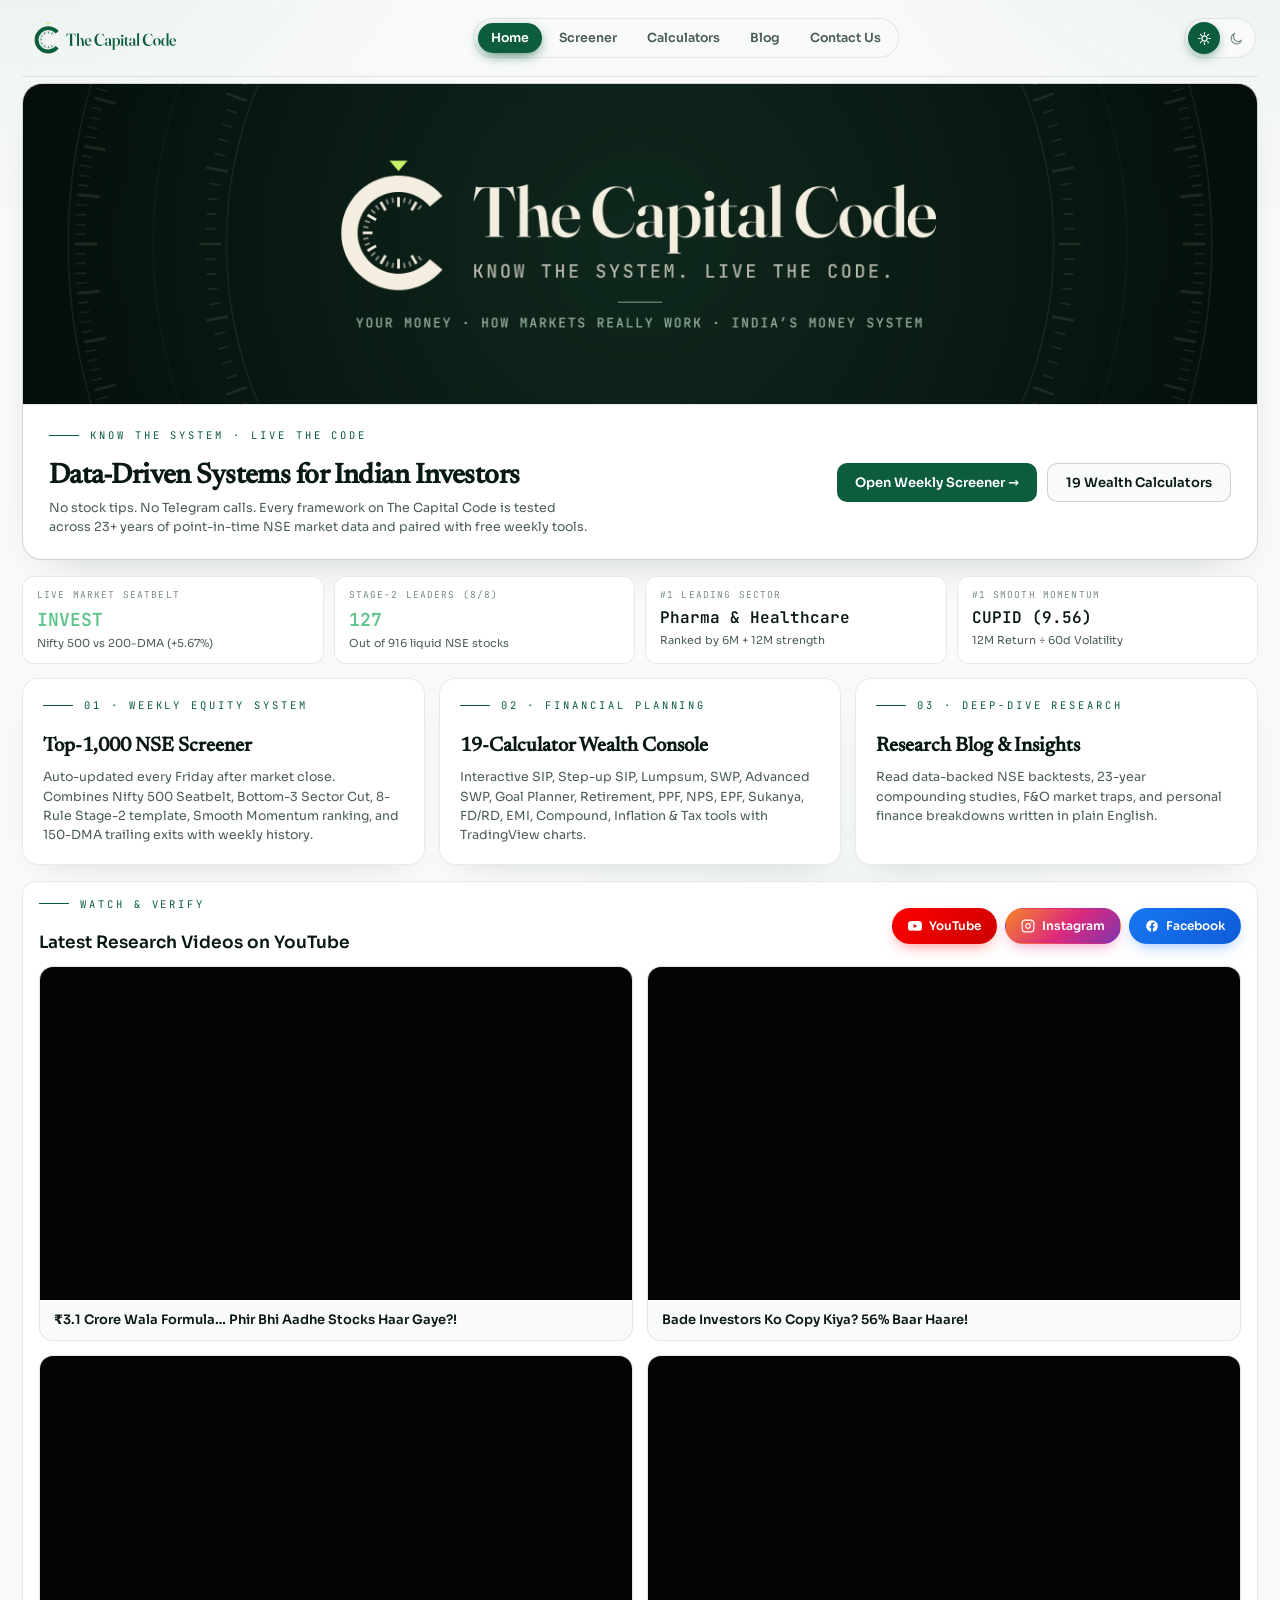
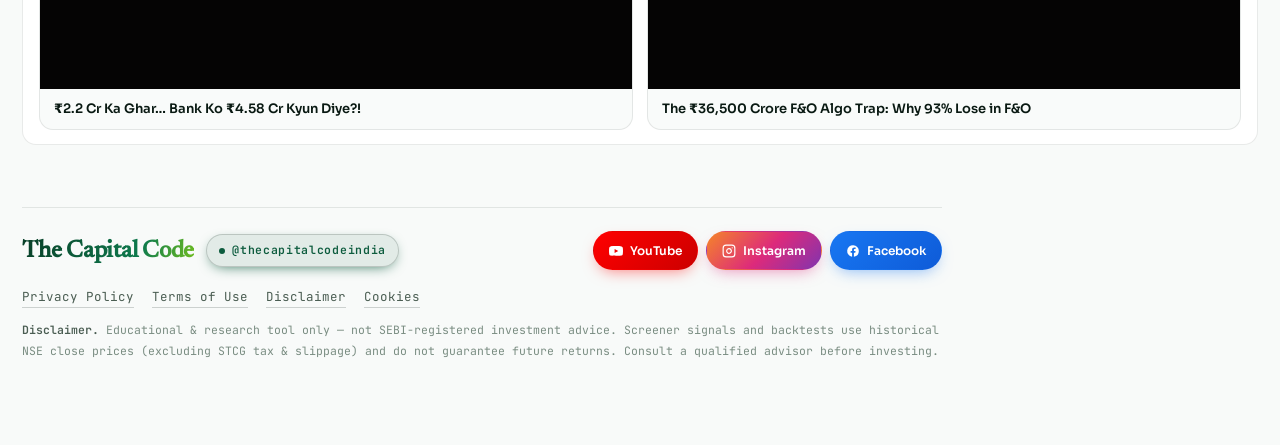
==== public/index.html @ dca7d813 "Capital Code site: screener, Nexus, Codeflow, GreekWatch, policies, weekly screener workflow" ====
<!DOCTYPE html>
<html lang="en" data-theme="light">
<head>
<meta charset="UTF-8">
<meta name="viewport" content="width=device-width, initial-scale=1.0">
<title>The Capital Code — Nifty 500 Screener &amp; Investment Console</title>
<link rel="icon" type="image/svg+xml" href="./assets/tcc_icon.svg">
<style>
/* embedded fonts - latin subset */
@font-face {
  font-family: 'JetBrains Mono';
  font-style: normal;
  font-weight: 400;
  font-display: swap;
  src:url([data-uri]) format('woff2');
}
@font-face {
  font-family: 'JetBrains Mono';
  font-style: normal;
  font-weight: 600;
  font-display: swap;
  src:url([data-uri]) format('woff2');
}
@font-face {
  font-family: 'Newsreader';
  font-style: normal;
  font-weight: 500;
  font-display: swap;
  src:url([data-uri]) format('woff2');
}
@font-face {
  font-family: 'Sora';
  font-style: normal;
  font-weight: 400;
  font-display: swap;
  src:url([data-uri]) format('woff2');
}
@font-face {
  font-family: 'Sora';
  font-style: normal;
  font-weight: 600;
  font-display: swap;
  src:url([data-uri]) format('woff2');
}
@font-face {
  font-family: 'Sora';
  font-style: normal;
  font-weight: 700;
  font-display: swap;
  src:url([data-uri]) format('woff2');
}
</style>
<script>
/* TradingView Lightweight Charts v4.1.3 (Apache-2.0) - embedded */
/*!
 * @license
 * TradingView Lightweight Charts™ v4.1.3
 * Copyright (c) 2024 TradingView, Inc.
 * Licensed under Apache License 2.0 https://www.apache.org/licenses/LICENSE-2.0
 */
!function(){"use strict";const t={upColor:"#26a69a",downColor:"#ef5350",wickVisible:!0,borderVisible:!0,borderColor:"#378658",borderUpColor:"#26a69a",borderDownColor:"#ef5350",wickColor:"#737375",wickUpColor:"#26a69a",wickDownColor:"#ef5350"},i={upColor:"#26a69a",downColor:"#ef5350",openVisible:!0,thinBars:!0},n={color:"#2196f3",lineStyle:0,lineWidth:3,lineType:0,lineVisible:!0,crosshairMarkerVisible:!0,crosshairMarkerRadius:4,crosshairMarkerBorderColor:"",crosshairMarkerBorderWidth:2,crosshairMarkerBackgroundColor:"",lastPriceAnimation:0,pointMarkersVisible:!1},s={topColor:"rgba( 46, 220, 135, 0.4)",bottomColor:"rgba( 40, 221, 100, 0)",invertFilledArea:!1,lineColor:"#33D778",lineStyle:0,lineWidth:3,lineType:0,lineVisible:!0,crosshairMarkerVisible:!0,crosshairMarkerRadius:4,crosshairMarkerBorderColor:"",crosshairMarkerBorderWidth:2,crosshairMarkerBackgroundColor:"",lastPriceAnimation:0,pointMarkersVisible:!1},e={baseValue:{type:"price",price:0},topFillColor1:"rgba(38, 166, 154, 0.28)",topFillColor2:"rgba(38, 166, 154, 0.05)",topLineColor:"rgba(38, 166, 154, 1)",bottomFillColor1:"rgba(239, 83, 80, 0.05)",bottomFillColor2:"rgba(239, 83, 80, 0.28)",bottomLineColor:"rgba(239, 83, 80, 1)",lineWidth:3,lineStyle:0,lineType:0,lineVisible:!0,crosshairMarkerVisible:!0,crosshairMarkerRadius:4,crosshairMarkerBorderColor:"",crosshairMarkerBorderWidth:2,crosshairMarkerBackgroundColor:"",lastPriceAnimation:0,pointMarkersVisible:!1},r={color:"#26a69a",base:0},h={color:"#2196f3"},l={title:"",visible:!0,lastValueVisible:!0,priceLineVisible:!0,priceLineSource:0,priceLineWidth:1,priceLineColor:"",priceLineStyle:2,baseLineVisible:!0,baseLineWidth:1,baseLineColor:"#B2B5BE",baseLineStyle:0,priceFormat:{type:"price",precision:2,minMove:.01}};var a,o;function _(t,i){const n={0:[],1:[t.lineWidth,t.lineWidth],2:[2*t.lineWidth,2*t.lineWidth],3:[6*t.lineWidth,6*t.lineWidth],4:[t.lineWidth,4*t.lineWidth]}[i];t.setLineDash(n)}function u(t,i,n,s){t.beginPath();const e=t.lineWidth%2?.5:0;t.moveTo(n,i+e),t.lineTo(s,i+e),t.stroke()}function c(t,i){if(!t)throw new Error("Assertion failed"+(i?": "+i:""))}function d(t){if(void 0===t)throw new Error("Value is undefined");return t}function f(t){if(null===t)throw new Error("Value is null");return t}function v(t){return f(d(t))}!function(t){t[t.Simple=0]="Simple",t[t.WithSteps=1]="WithSteps",t[t.Curved=2]="Curved"}(a||(a={})),function(t){t[t.Solid=0]="Solid",t[t.Dotted=1]="Dotted",t[t.Dashed=2]="Dashed",t[t.LargeDashed=3]="LargeDashed",t[t.SparseDotted=4]="SparseDotted"}(o||(o={}));const p={khaki:"#f0e68c",azure:"#f0ffff",aliceblue:"#f0f8ff",ghostwhite:"#f8f8ff",gold:"#ffd700",goldenrod:"#daa520",gainsboro:"#dcdcdc",gray:"#808080",green:"#008000",honeydew:"#f0fff0",floralwhite:"#fffaf0",lightblue:"#add8e6",lightcoral:"#f08080",lemonchiffon:"#fffacd",hotpink:"#ff69b4",lightyellow:"#ffffe0",greenyellow:"#adff2f",lightgoldenrodyellow:"#fafad2",limegreen:"#32cd32",linen:"#faf0e6",lightcyan:"#e0ffff",magenta:"#f0f",maroon:"#800000",olive:"#808000",orange:"#ffa500",oldlace:"#fdf5e6",mediumblue:"#0000cd",transparent:"#0000",lime:"#0f0",lightpink:"#ffb6c1",mistyrose:"#ffe4e1",moccasin:"#ffe4b5",midnightblue:"#191970",orchid:"#da70d6",mediumorchid:"#ba55d3",mediumturquoise:"#48d1cc",orangered:"#ff4500",royalblue:"#4169e1",powderblue:"#b0e0e6",red:"#f00",coral:"#ff7f50",turquoise:"#40e0d0",white:"#fff",whitesmoke:"#f5f5f5",wheat:"#f5deb3",teal:"#008080",steelblue:"#4682b4",bisque:"#ffe4c4",aquamarine:"#7fffd4",aqua:"#0ff",sienna:"#a0522d",silver:"#c0c0c0",springgreen:"#00ff7f",antiquewhite:"#faebd7",burlywood:"#deb887",brown:"#a52a2a",beige:"#f5f5dc",chocolate:"#d2691e",chartreuse:"#7fff00",cornflowerblue:"#6495ed",cornsilk:"#fff8dc",crimson:"#dc143c",cadetblue:"#5f9ea0",tomato:"#ff6347",fuchsia:"#f0f",blue:"#00f",salmon:"#fa8072",blanchedalmond:"#ffebcd",slateblue:"#6a5acd",slategray:"#708090",thistle:"#d8bfd8",tan:"#d2b48c",cyan:"#0ff",darkblue:"#00008b",darkcyan:"#008b8b",darkgoldenrod:"#b8860b",darkgray:"#a9a9a9",blueviolet:"#8a2be2",black:"#000",darkmagenta:"#8b008b",darkslateblue:"#483d8b",darkkhaki:"#bdb76b",darkorchid:"#9932cc",darkorange:"#ff8c00",darkgreen:"#006400",darkred:"#8b0000",dodgerblue:"#1e90ff",darkslategray:"#2f4f4f",dimgray:"#696969",deepskyblue:"#00bfff",firebrick:"#b22222",forestgreen:"#228b22",indigo:"#4b0082",ivory:"#fffff0",lavenderblush:"#fff0f5",feldspar:"#d19275",indianred:"#cd5c5c",lightgreen:"#90ee90",lightgrey:"#d3d3d3",lightskyblue:"#87cefa",lightslategray:"#789",lightslateblue:"#8470ff",snow:"#fffafa",lightseagreen:"#20b2aa",lightsalmon:"#ffa07a",darksalmon:"#e9967a",darkviolet:"#9400d3",mediumpurple:"#9370d8",mediumaquamarine:"#66cdaa",skyblue:"#87ceeb",lavender:"#e6e6fa",lightsteelblue:"#b0c4de",mediumvioletred:"#c71585",mintcream:"#f5fffa",navajowhite:"#ffdead",navy:"#000080",olivedrab:"#6b8e23",palevioletred:"#d87093",violetred:"#d02090",yellow:"#ff0",yellowgreen:"#9acd32",lawngreen:"#7cfc00",pink:"#ffc0cb",paleturquoise:"#afeeee",palegoldenrod:"#eee8aa",darkolivegreen:"#556b2f",darkseagreen:"#8fbc8f",darkturquoise:"#00ced1",peachpuff:"#ffdab9",deeppink:"#ff1493",violet:"#ee82ee",palegreen:"#98fb98",mediumseagreen:"#3cb371",peru:"#cd853f",saddlebrown:"#8b4513",sandybrown:"#f4a460",rosybrown:"#bc8f8f",purple:"#800080",seagreen:"#2e8b57",seashell:"#fff5ee",papayawhip:"#ffefd5",mediumslateblue:"#7b68ee",plum:"#dda0dd",mediumspringgreen:"#00fa9a"};function m(t){return t<0?0:t>255?255:Math.round(t)||0}function b(t){return t<=0||t>0?t<0?0:t>1?1:Math.round(1e4*t)/1e4:0}const w=/^#([0-9a-f])([0-9a-f])([0-9a-f])([0-9a-f])?$/i,g=/^#([0-9a-f]{2})([0-9a-f]{2})([0-9a-f]{2})([0-9a-f]{2})?$/i,M=/^rgb\(\s*(-?\d{1,10})\s*,\s*(-?\d{1,10})\s*,\s*(-?\d{1,10})\s*\)$/,x=/^rgba\(\s*(-?\d{1,10})\s*,\s*(-?\d{1,10})\s*,\s*(-?\d{1,10})\s*,\s*(-?[\d]{0,10}(?:\.\d+)?)\s*\)$/;function S(t){(t=t.toLowerCase())in p&&(t=p[t]);{const i=x.exec(t)||M.exec(t);if(i)return[m(parseInt(i[1],10)),m(parseInt(i[2],10)),m(parseInt(i[3],10)),b(i.length<5?1:parseFloat(i[4]))]}{const i=g.exec(t);if(i)return[m(parseInt(i[1],16)),m(parseInt(i[2],16)),m(parseInt(i[3],16)),1]}{const i=w.exec(t);if(i)return[m(17*parseInt(i[1],16)),m(17*parseInt(i[2],16)),m(17*parseInt(i[3],16)),1]}throw new Error(`Cannot parse color: ${t}`)}function y(t){const i=S(t);return{t:`rgb(${i[0]}, ${i[1]}, ${i[2]})`,i:(n=i,.199*n[0]+.687*n[1]+.114*n[2]>160?"black":"white")};var n}class k{constructor(){this.h=[]}l(t,i,n){const s={o:t,_:i,u:!0===n};this.h.push(s)}v(t){const i=this.h.findIndex((i=>t===i.o));i>-1&&this.h.splice(i,1)}p(t){this.h=this.h.filter((i=>i._!==t))}m(t,i,n){const s=[...this.h];this.h=this.h.filter((t=>!t.u)),s.forEach((s=>s.o(t,i,n)))}M(){return this.h.length>0}S(){this.h=[]}}function C(t,...i){for(const n of i)for(const i in n)void 0!==n[i]&&("object"!=typeof n[i]||void 0===t[i]||Array.isArray(n[i])?t[i]=n[i]:C(t[i],n[i]));return t}function T(t){return"number"==typeof t&&isFinite(t)}function P(t){return"number"==typeof t&&t%1==0}function R(t){return"string"==typeof t}function D(t){return"boolean"==typeof t}function O(t){const i=t;if(!i||"object"!=typeof i)return i;let n,s,e;for(s in n=Array.isArray(i)?[]:{},i)i.hasOwnProperty(s)&&(e=i[s],n[s]=e&&"object"==typeof e?O(e):e);return n}function A(t){return null!==t}function B(t){return null===t?void 0:t}const V="-apple-system, BlinkMacSystemFont, 'Trebuchet MS', Roboto, Ubuntu, sans-serif";function z(t,i,n){return void 0===i&&(i=V),`${n=void 0!==n?`${n} `:""}${t}px ${i}`}class E{constructor(t){this.k={C:1,T:5,P:NaN,R:"",D:"",O:"",A:"",B:0,V:0,I:0,L:0,N:0},this.F=t}W(){const t=this.k,i=this.j(),n=this.H();return t.P===i&&t.D===n||(t.P=i,t.D=n,t.R=z(i,n),t.L=2.5/12*i,t.B=t.L,t.V=i/12*t.T,t.I=i/12*t.T,t.N=0),t.O=this.$(),t.A=this.U(),this.k}$(){return this.F.W().layout.textColor}U(){return this.F.q()}j(){return this.F.W().layout.fontSize}H(){return this.F.W().layout.fontFamily}}class I{constructor(){this.Y=[]}X(t){this.Y=t}K(t,i,n){this.Y.forEach((s=>{s.K(t,i,n)}))}}class L{K(t,i,n){t.useBitmapCoordinateSpace((t=>this.Z(t,i,n)))}}class N extends L{constructor(){super(...arguments),this.G=null}J(t){this.G=t}Z({context:t,horizontalPixelRatio:i,verticalPixelRatio:n}){if(null===this.G||null===this.G.tt)return;const s=this.G.tt,e=this.G,r=Math.max(1,Math.floor(i))%2/2,h=h=>{t.beginPath();for(let l=s.to-1;l>=s.from;--l){const s=e.it[l],a=Math.round(s.nt*i)+r,o=s.st*n,_=h*n+r;t.moveTo(a,o),t.arc(a,o,_,0,2*Math.PI)}t.fill()};e.et>0&&(t.fillStyle=e.rt,h(e.ht+e.et)),t.fillStyle=e.lt,h(e.ht)}}function F(){return{it:[{nt:0,st:0,ot:0,_t:0}],lt:"",rt:"",ht:0,et:0,tt:null}}const W={from:0,to:1};class j{constructor(t,i){this.ut=new I,this.ct=[],this.dt=[],this.ft=!0,this.F=t,this.vt=i,this.ut.X(this.ct)}bt(t){const i=this.F.wt();i.length!==this.ct.length&&(this.dt=i.map(F),this.ct=this.dt.map((t=>{const i=new N;return i.J(t),i})),this.ut.X(this.ct)),this.ft=!0}gt(){return this.ft&&(this.Mt(),this.ft=!1),this.ut}Mt(){const t=2===this.vt.W().mode,i=this.F.wt(),n=this.vt.xt(),s=this.F.St();i.forEach(((i,e)=>{var r;const h=this.dt[e],l=i.yt(n);if(t||null===l||!i.kt())return void(h.tt=null);const a=f(i.Ct());h.lt=l.Tt,h.ht=l.ht,h.et=l.Pt,h.it[0]._t=l._t,h.it[0].st=i.Dt().Rt(l._t,a.Ot),h.rt=null!==(r=l.At)&&void 0!==r?r:this.F.Bt(h.it[0].st/i.Dt().Vt()),h.it[0].ot=n,h.it[0].nt=s.zt(n),h.tt=W}))}}class H extends L{constructor(t){super(),this.Et=t}Z({context:t,bitmapSize:i,horizontalPixelRatio:n,verticalPixelRatio:s}){if(null===this.Et)return;const e=this.Et.It.kt,r=this.Et.Lt.kt;if(!e&&!r)return;const h=Math.round(this.Et.nt*n),l=Math.round(this.Et.st*s);t.lineCap="butt",e&&h>=0&&(t.lineWidth=Math.floor(this.Et.It.et*n),t.strokeStyle=this.Et.It.O,t.fillStyle=this.Et.It.O,_(t,this.Et.It.Nt),function(t,i,n,s){t.beginPath();const e=t.lineWidth%2?.5:0;t.moveTo(i+e,n),t.lineTo(i+e,s),t.stroke()}(t,h,0,i.height)),r&&l>=0&&(t.lineWidth=Math.floor(this.Et.Lt.et*s),t.strokeStyle=this.Et.Lt.O,t.fillStyle=this.Et.Lt.O,_(t,this.Et.Lt.Nt),u(t,l,0,i.width))}}class ${constructor(t){this.ft=!0,this.Ft={It:{et:1,Nt:0,O:"",kt:!1},Lt:{et:1,Nt:0,O:"",kt:!1},nt:0,st:0},this.Wt=new H(this.Ft),this.jt=t}bt(){this.ft=!0}gt(){return this.ft&&(this.Mt(),this.ft=!1),this.Wt}Mt(){const t=this.jt.kt(),i=f(this.jt.Ht()),n=i.$t().W().crosshair,s=this.Ft;if(2===n.mode)return s.Lt.kt=!1,void(s.It.kt=!1);s.Lt.kt=t&&this.jt.Ut(i),s.It.kt=t&&this.jt.qt(),s.Lt.et=n.horzLine.width,s.Lt.Nt=n.horzLine.style,s.Lt.O=n.horzLine.color,s.It.et=n.vertLine.width,s.It.Nt=n.vertLine.style,s.It.O=n.vertLine.color,s.nt=this.jt.Yt(),s.st=this.jt.Xt()}}function U(t,i,n,s,e,r){t.fillRect(i+r,n,s-2*r,r),t.fillRect(i+r,n+e-r,s-2*r,r),t.fillRect(i,n,r,e),t.fillRect(i+s-r,n,r,e)}function q(t,i,n,s,e,r){t.save(),t.globalCompositeOperation="copy",t.fillStyle=r,t.fillRect(i,n,s,e),t.restore()}function Y(t,i){return t.map((t=>0===t?t:t+i))}function X(t,i,n,s,e,r){t.beginPath(),t.lineTo(i+s-r[1],n),0!==r[1]&&t.arcTo(i+s,n,i+s,n+r[1],r[1]),t.lineTo(i+s,n+e-r[2]),0!==r[2]&&t.arcTo(i+s,n+e,i+s-r[2],n+e,r[2]),t.lineTo(i+r[3],n+e),0!==r[3]&&t.arcTo(i,n+e,i,n+e-r[3],r[3]),t.lineTo(i,n+r[0]),0!==r[0]&&t.arcTo(i,n,i+r[0],n,r[0])}function K(t,i,n,s,e,r,h=0,l=[0,0,0,0],a=""){if(t.save(),!h||!a||a===r)return X(t,i,n,s,e,l),t.fillStyle=r,t.fill(),void t.restore();const o=h/2;if("transparent"!==r){X(t,i+h,n+h,s-2*h,e-2*h,Y(l,-h)),t.fillStyle=r,t.fill()}if("transparent"!==a){X(t,i+o,n+o,s-h,e-h,Y(l,-o)),t.lineWidth=h,t.strokeStyle=a,t.closePath(),t.stroke()}t.restore()}function Z(t,i,n,s,e,r,h){t.save(),t.globalCompositeOperation="copy";const l=t.createLinearGradient(0,0,0,e);l.addColorStop(0,r),l.addColorStop(1,h),t.fillStyle=l,t.fillRect(i,n,s,e),t.restore()}class G{constructor(t,i){this.J(t,i)}J(t,i){this.Et=t,this.Kt=i}Vt(t,i){return this.Et.kt?t.P+t.L+t.B:0}K(t,i,n,s){if(!this.Et.kt||0===this.Et.Zt.length)return;const e=this.Et.O,r=this.Kt.t,h=t.useBitmapCoordinateSpace((t=>{const h=t.context;h.font=i.R;const l=this.Gt(t,i,n,s),a=l.Jt,o=(t,i)=>{l.Qt?K(h,a.ti,a.ii,a.ni,a.si,t,a.ei,[a.ht,0,0,a.ht],i):K(h,a.ri,a.ii,a.ni,a.si,t,a.ei,[0,a.ht,a.ht,0],i)};return o(r,"transparent"),this.Et.hi&&(h.fillStyle=e,h.fillRect(a.ri,a.li,a.ai-a.ri,a.oi)),o("transparent",r),this.Et._i&&(h.fillStyle=i.A,h.fillRect(l.Qt?a.ui-a.ei:0,a.ii,a.ei,a.ci-a.ii)),l}));t.useMediaCoordinateSpace((({context:t})=>{const n=h.di;t.font=i.R,t.textAlign=h.Qt?"right":"left",t.textBaseline="middle",t.fillStyle=e,t.fillText(this.Et.Zt,n.fi,(n.ii+n.ci)/2+n.vi)}))}Gt(t,i,n,s){var e;const{context:r,bitmapSize:h,mediaSize:l,horizontalPixelRatio:a,verticalPixelRatio:o}=t,_=this.Et.hi||!this.Et.pi?i.T:0,u=this.Et.mi?i.C:0,c=i.L+this.Kt.bi,d=i.B+this.Kt.wi,f=i.V,v=i.I,p=this.Et.Zt,m=i.P,b=n.gi(r,p),w=Math.ceil(n.Mi(r,p)),g=m+c+d,M=i.C+f+v+w+_,x=Math.max(1,Math.floor(o));let S=Math.round(g*o);S%2!=x%2&&(S+=1);const y=u>0?Math.max(1,Math.floor(u*a)):0,k=Math.round(M*a),C=Math.round(_*a),T=null!==(e=this.Kt.xi)&&void 0!==e?e:this.Kt.Si,P=Math.round(T*o)-Math.floor(.5*o),R=Math.floor(P+x/2-S/2),D=R+S,O="right"===s,A=O?l.width-u:u,B=O?h.width-y:y;let V,z,E;return O?(V=B-k,z=B-C,E=A-_-f-u):(V=B+k,z=B+C,E=A+_+f),{Qt:O,Jt:{ii:R,li:P,ci:D,ni:k,si:S,ht:2*a,ei:y,ti:V,ri:B,ai:z,oi:x,ui:h.width},di:{ii:R/o,ci:D/o,fi:E,vi:b}}}}class J{constructor(t){this.yi={Si:0,t:"#000",wi:0,bi:0},this.ki={Zt:"",kt:!1,hi:!0,pi:!1,At:"",O:"#FFF",_i:!1,mi:!1},this.Ci={Zt:"",kt:!1,hi:!1,pi:!0,At:"",O:"#FFF",_i:!0,mi:!0},this.ft=!0,this.Ti=new(t||G)(this.ki,this.yi),this.Pi=new(t||G)(this.Ci,this.yi)}Zt(){return this.Ri(),this.ki.Zt}Si(){return this.Ri(),this.yi.Si}bt(){this.ft=!0}Vt(t,i=!1){return Math.max(this.Ti.Vt(t,i),this.Pi.Vt(t,i))}Di(){return this.yi.xi||0}Oi(t){this.yi.xi=t}Ai(){return this.Ri(),this.ki.kt||this.Ci.kt}Bi(){return this.Ri(),this.ki.kt}gt(t){return this.Ri(),this.ki.hi=this.ki.hi&&t.W().ticksVisible,this.Ci.hi=this.Ci.hi&&t.W().ticksVisible,this.Ti.J(this.ki,this.yi),this.Pi.J(this.Ci,this.yi),this.Ti}Vi(){return this.Ri(),this.Ti.J(this.ki,this.yi),this.Pi.J(this.Ci,this.yi),this.Pi}Ri(){this.ft&&(this.ki.hi=!0,this.Ci.hi=!1,this.zi(this.ki,this.Ci,this.yi))}}class Q extends J{constructor(t,i,n){super(),this.jt=t,this.Ei=i,this.Ii=n}zi(t,i,n){if(t.kt=!1,2===this.jt.W().mode)return;const s=this.jt.W().horzLine;if(!s.labelVisible)return;const e=this.Ei.Ct();if(!this.jt.kt()||this.Ei.Li()||null===e)return;const r=y(s.labelBackgroundColor);n.t=r.t,t.O=r.i;const h=2/12*this.Ei.P();n.bi=h,n.wi=h;const l=this.Ii(this.Ei);n.Si=l.Si,t.Zt=this.Ei.Ni(l._t,e),t.kt=!0}}const tt=/[1-9]/g;class it{constructor(){this.Et=null}J(t){this.Et=t}K(t,i){if(null===this.Et||!1===this.Et.kt||0===this.Et.Zt.length)return;const n=t.useMediaCoordinateSpace((({context:t})=>(t.font=i.R,Math.round(i.Fi.Mi(t,f(this.Et).Zt,tt)))));if(n<=0)return;const s=i.Wi,e=n+2*s,r=e/2,h=this.Et.ji;let l=this.Et.Si,a=Math.floor(l-r)+.5;a<0?(l+=Math.abs(0-a),a=Math.floor(l-r)+.5):a+e>h&&(l-=Math.abs(h-(a+e)),a=Math.floor(l-r)+.5);const o=a+e,_=Math.ceil(0+i.C+i.T+i.L+i.P+i.B);t.useBitmapCoordinateSpace((({context:t,horizontalPixelRatio:n,verticalPixelRatio:s})=>{const e=f(this.Et);t.fillStyle=e.t;const r=Math.round(a*n),h=Math.round(0*s),l=Math.round(o*n),u=Math.round(_*s),c=Math.round(2*n);if(t.beginPath(),t.moveTo(r,h),t.lineTo(r,u-c),t.arcTo(r,u,r+c,u,c),t.lineTo(l-c,u),t.arcTo(l,u,l,u-c,c),t.lineTo(l,h),t.fill(),e.hi){const r=Math.round(e.Si*n),l=h,a=Math.round((l+i.T)*s);t.fillStyle=e.O;const o=Math.max(1,Math.floor(n)),_=Math.floor(.5*n);t.fillRect(r-_,l,o,a-l)}})),t.useMediaCoordinateSpace((({context:t})=>{const n=f(this.Et),e=0+i.C+i.T+i.L+i.P/2;t.font=i.R,t.textAlign="left",t.textBaseline="middle",t.fillStyle=n.O;const r=i.Fi.gi(t,"Apr0");t.translate(a+s,e+r),t.fillText(n.Zt,0,0)}))}}class nt{constructor(t,i,n){this.ft=!0,this.Wt=new it,this.Ft={kt:!1,t:"#4c525e",O:"white",Zt:"",ji:0,Si:NaN,hi:!0},this.vt=t,this.Hi=i,this.Ii=n}bt(){this.ft=!0}gt(){return this.ft&&(this.Mt(),this.ft=!1),this.Wt.J(this.Ft),this.Wt}Mt(){const t=this.Ft;if(t.kt=!1,2===this.vt.W().mode)return;const i=this.vt.W().vertLine;if(!i.labelVisible)return;const n=this.Hi.St();if(n.Li())return;t.ji=n.ji();const s=this.Ii();if(null===s)return;t.Si=s.Si;const e=n.$i(this.vt.xt());t.Zt=n.Ui(f(e)),t.kt=!0;const r=y(i.labelBackgroundColor);t.t=r.t,t.O=r.i,t.hi=n.W().ticksVisible}}class st{constructor(){this.qi=null,this.Yi=0}Xi(){return this.Yi}Ki(t){this.Yi=t}Dt(){return this.qi}Zi(t){this.qi=t}Gi(t){return[]}Ji(){return[]}kt(){return!0}}var et;!function(t){t[t.Normal=0]="Normal",t[t.Magnet=1]="Magnet",t[t.Hidden=2]="Hidden"}(et||(et={}));class rt extends st{constructor(t,i){super(),this.Qi=null,this.tn=NaN,this.nn=0,this.sn=!0,this.en=new Map,this.rn=!1,this.hn=NaN,this.ln=NaN,this.an=NaN,this.on=NaN,this.Hi=t,this._n=i,this.un=new j(t,this);this.cn=((t,i)=>n=>{const s=i(),e=t();if(n===f(this.Qi).dn())return{_t:e,Si:s};{const t=f(n.Ct());return{_t:n.fn(s,t),Si:s}}})((()=>this.tn),(()=>this.ln));const n=((t,i)=>()=>{const n=this.Hi.St().vn(t()),s=i();return n&&Number.isFinite(s)?{ot:n,Si:s}:null})((()=>this.nn),(()=>this.Yt()));this.pn=new nt(this,t,n),this.mn=new $(this)}W(){return this._n}bn(t,i){this.an=t,this.on=i}wn(){this.an=NaN,this.on=NaN}gn(){return this.an}Mn(){return this.on}xn(t,i,n){this.rn||(this.rn=!0),this.sn=!0,this.Sn(t,i,n)}xt(){return this.nn}Yt(){return this.hn}Xt(){return this.ln}kt(){return this.sn}yn(){this.sn=!1,this.kn(),this.tn=NaN,this.hn=NaN,this.ln=NaN,this.Qi=null,this.wn()}Cn(t){return null!==this.Qi?[this.mn,this.un]:[]}Ut(t){return t===this.Qi&&this._n.horzLine.visible}qt(){return this._n.vertLine.visible}Tn(t,i){this.sn&&this.Qi===t||this.en.clear();const n=[];return this.Qi===t&&n.push(this.Pn(this.en,i,this.cn)),n}Ji(){return this.sn?[this.pn]:[]}Ht(){return this.Qi}Rn(){this.mn.bt(),this.en.forEach((t=>t.bt())),this.pn.bt(),this.un.bt()}Dn(t){return t&&!t.dn().Li()?t.dn():null}Sn(t,i,n){this.On(t,i,n)&&this.Rn()}On(t,i,n){const s=this.hn,e=this.ln,r=this.tn,h=this.nn,l=this.Qi,a=this.Dn(n);this.nn=t,this.hn=isNaN(t)?NaN:this.Hi.St().zt(t),this.Qi=n;const o=null!==a?a.Ct():null;return null!==a&&null!==o?(this.tn=i,this.ln=a.Rt(i,o)):(this.tn=NaN,this.ln=NaN),s!==this.hn||e!==this.ln||h!==this.nn||r!==this.tn||l!==this.Qi}kn(){const t=this.Hi.wt().map((t=>t.Bn().An())).filter(A),i=0===t.length?null:Math.max(...t);this.nn=null!==i?i:NaN}Pn(t,i,n){let s=t.get(i);return void 0===s&&(s=new Q(this,i,n),t.set(i,s)),s}}function ht(t){return"left"===t||"right"===t}class lt{constructor(t){this.Vn=new Map,this.zn=[],this.En=t}In(t,i){const n=function(t,i){return void 0===t?i:{Ln:Math.max(t.Ln,i.Ln),Nn:t.Nn||i.Nn}}(this.Vn.get(t),i);this.Vn.set(t,n)}Fn(){return this.En}Wn(t){const i=this.Vn.get(t);return void 0===i?{Ln:this.En}:{Ln:Math.max(this.En,i.Ln),Nn:i.Nn}}jn(){this.Hn(),this.zn=[{$n:0}]}Un(t){this.Hn(),this.zn=[{$n:1,Ot:t}]}qn(t){this.Yn(),this.zn.push({$n:5,Ot:t})}Hn(){this.Yn(),this.zn.push({$n:6})}Xn(){this.Hn(),this.zn=[{$n:4}]}Kn(t){this.Hn(),this.zn.push({$n:2,Ot:t})}Zn(t){this.Hn(),this.zn.push({$n:3,Ot:t})}Gn(){return this.zn}Jn(t){for(const i of t.zn)this.Qn(i);this.En=Math.max(this.En,t.En),t.Vn.forEach(((t,i)=>{this.In(i,t)}))}static ts(){return new lt(2)}static ns(){return new lt(3)}Qn(t){switch(t.$n){case 0:this.jn();break;case 1:this.Un(t.Ot);break;case 2:this.Kn(t.Ot);break;case 3:this.Zn(t.Ot);break;case 4:this.Xn();break;case 5:this.qn(t.Ot);break;case 6:this.Yn()}}Yn(){const t=this.zn.findIndex((t=>5===t.$n));-1!==t&&this.zn.splice(t,1)}}const at=".";function ot(t,i){if(!T(t))return"n/a";if(!P(i))throw new TypeError("invalid length");if(i<0||i>16)throw new TypeError("invalid length");if(0===i)return t.toString();return("0000000000000000"+t.toString()).slice(-i)}class _t{constructor(t,i){if(i||(i=1),T(t)&&P(t)||(t=100),t<0)throw new TypeError("invalid base");this.Ei=t,this.ss=i,this.es()}format(t){const i=t<0?"−":"";return t=Math.abs(t),i+this.rs(t)}es(){if(this.hs=0,this.Ei>0&&this.ss>0){let t=this.Ei;for(;t>1;)t/=10,this.hs++}}rs(t){const i=this.Ei/this.ss;let n=Math.floor(t),s="";const e=void 0!==this.hs?this.hs:NaN;if(i>1){let r=+(Math.round(t*i)-n*i).toFixed(this.hs);r>=i&&(r-=i,n+=1),s=at+ot(+r.toFixed(this.hs)*this.ss,e)}else n=Math.round(n*i)/i,e>0&&(s=at+ot(0,e));return n.toFixed(0)+s}}class ut extends _t{constructor(t=100){super(t)}format(t){return`${super.format(t)}%`}}class ct{constructor(t){this.ls=t}format(t){let i="";return t<0&&(i="-",t=-t),t<995?i+this.os(t):t<999995?i+this.os(t/1e3)+"K":t<999999995?(t=1e3*Math.round(t/1e3),i+this.os(t/1e6)+"M"):(t=1e6*Math.round(t/1e6),i+this.os(t/1e9)+"B")}os(t){let i;const n=Math.pow(10,this.ls);return i=(t=Math.round(t*n)/n)>=1e-15&&t<1?t.toFixed(this.ls).replace(/\.?0+$/,""):String(t),i.replace(/(\.[1-9]*)0+$/,((t,i)=>i))}}function dt(t,i,n,s,e,r,h){if(0===i.length||s.from>=i.length||s.to<=0)return;const{context:l,horizontalPixelRatio:a,verticalPixelRatio:o}=t,_=i[s.from];let u=r(t,_),c=_;if(s.to-s.from<2){const i=e/2;l.beginPath();const n={nt:_.nt-i,st:_.st},s={nt:_.nt+i,st:_.st};l.moveTo(n.nt*a,n.st*o),l.lineTo(s.nt*a,s.st*o),h(t,u,n,s)}else{const e=(i,n)=>{h(t,u,c,n),l.beginPath(),u=i,c=n};let d=c;l.beginPath(),l.moveTo(_.nt*a,_.st*o);for(let h=s.from+1;h<s.to;++h){d=i[h];const s=r(t,d);switch(n){case 0:l.lineTo(d.nt*a,d.st*o);break;case 1:l.lineTo(d.nt*a,i[h-1].st*o),s!==u&&(e(s,d),l.lineTo(d.nt*a,i[h-1].st*o)),l.lineTo(d.nt*a,d.st*o);break;case 2:{const[t,n]=mt(i,h-1,h);l.bezierCurveTo(t.nt*a,t.st*o,n.nt*a,n.st*o,d.nt*a,d.st*o);break}}1!==n&&s!==u&&(e(s,d),l.moveTo(d.nt*a,d.st*o))}(c!==d||c===d&&1===n)&&h(t,u,c,d)}}const ft=6;function vt(t,i){return{nt:t.nt-i.nt,st:t.st-i.st}}function pt(t,i){return{nt:t.nt/i,st:t.st/i}}function mt(t,i,n){const s=Math.max(0,i-1),e=Math.min(t.length-1,n+1);var r,h;return[(r=t[i],h=pt(vt(t[n],t[s]),ft),{nt:r.nt+h.nt,st:r.st+h.st}),vt(t[n],pt(vt(t[e],t[i]),ft))]}function bt(t,i,n,s,e){const{context:r,horizontalPixelRatio:h,verticalPixelRatio:l}=i;r.lineTo(e.nt*h,t*l),r.lineTo(s.nt*h,t*l),r.closePath(),r.fillStyle=n,r.fill()}class wt extends L{constructor(){super(...arguments),this.G=null}J(t){this.G=t}Z(t){var i;if(null===this.G)return;const{it:n,tt:s,_s:e,et:r,Nt:h,us:l}=this.G,a=null!==(i=this.G.cs)&&void 0!==i?i:this.G.ds?0:t.mediaSize.height;if(null===s)return;const o=t.context;o.lineCap="butt",o.lineJoin="round",o.lineWidth=r,_(o,h),o.lineWidth=1,dt(t,n,l,s,e,this.fs.bind(this),bt.bind(null,a))}}function gt(t,i,n){return Math.min(Math.max(t,i),n)}function Mt(t,i,n){return i-t<=n}function xt(t){const i=Math.ceil(t);return i%2==0?i-1:i}class St{vs(t,i){const n=this.ps,{bs:s,ws:e,gs:r,Ms:h,xs:l,cs:a}=i;if(void 0===this.Ss||void 0===n||n.bs!==s||n.ws!==e||n.gs!==r||n.Ms!==h||n.cs!==a||n.xs!==l){const n=t.context.createLinearGradient(0,0,0,l);if(n.addColorStop(0,s),null!=a){const i=gt(a*t.verticalPixelRatio/l,0,1);n.addColorStop(i,e),n.addColorStop(i,r)}n.addColorStop(1,h),this.Ss=n,this.ps=i}return this.Ss}}class yt extends wt{constructor(){super(...arguments),this.ys=new St}fs(t,i){return this.ys.vs(t,{bs:i.ks,ws:"",gs:"",Ms:i.Cs,xs:t.bitmapSize.height})}}function kt(t,i){const n=t.context;n.strokeStyle=i,n.stroke()}class Ct extends L{constructor(){super(...arguments),this.G=null}J(t){this.G=t}Z(t){if(null===this.G)return;const{it:i,tt:n,_s:s,us:e,et:r,Nt:h,Ts:l}=this.G;if(null===n)return;const a=t.context;a.lineCap="butt",a.lineWidth=r*t.verticalPixelRatio,_(a,h),a.lineJoin="round";const o=this.Ps.bind(this);void 0!==e&&dt(t,i,e,n,s,o,kt),l&&function(t,i,n,s,e){const{horizontalPixelRatio:r,verticalPixelRatio:h,context:l}=t;let a=null;const o=Math.max(1,Math.floor(r))%2/2,_=n*h+o;for(let n=s.to-1;n>=s.from;--n){const s=i[n];if(s){const i=e(t,s);i!==a&&(l.beginPath(),null!==a&&l.fill(),l.fillStyle=i,a=i);const n=Math.round(s.nt*r)+o,u=s.st*h;l.moveTo(n,u),l.arc(n,u,_,0,2*Math.PI)}}l.fill()}(t,i,l,n,o)}}class Tt extends Ct{Ps(t,i){return i.lt}}function Pt(t,i,n,s,e=0,r=i.length){let h=r-e;for(;0<h;){const r=h>>1,l=e+r;s(i[l],n)===t?(e=l+1,h-=r+1):h=r}return e}const Rt=Pt.bind(null,!0),Dt=Pt.bind(null,!1);function Ot(t,i){return t.ot<i}function At(t,i){return i<t.ot}function Bt(t,i,n){const s=i.Rs(),e=i.ui(),r=Rt(t,s,Ot),h=Dt(t,e,At);if(!n)return{from:r,to:h};let l=r,a=h;return r>0&&r<t.length&&t[r].ot>=s&&(l=r-1),h>0&&h<t.length&&t[h-1].ot<=e&&(a=h+1),{from:l,to:a}}class Vt{constructor(t,i,n){this.Ds=!0,this.Os=!0,this.As=!0,this.Bs=[],this.Vs=null,this.zs=t,this.Es=i,this.Is=n}bt(t){this.Ds=!0,"data"===t&&(this.Os=!0),"options"===t&&(this.As=!0)}gt(){return this.zs.kt()?(this.Ls(),null===this.Vs?null:this.Ns):null}Fs(){this.Bs=this.Bs.map((t=>Object.assign(Object.assign({},t),this.zs.js().Ws(t.ot))))}Hs(){this.Vs=null}Ls(){this.Os&&(this.$s(),this.Os=!1),this.As&&(this.Fs(),this.As=!1),this.Ds&&(this.Us(),this.Ds=!1)}Us(){const t=this.zs.Dt(),i=this.Es.St();if(this.Hs(),i.Li()||t.Li())return;const n=i.qs();if(null===n)return;if(0===this.zs.Bn().Ys())return;const s=this.zs.Ct();null!==s&&(this.Vs=Bt(this.Bs,n,this.Is),this.Xs(t,i,s.Ot),this.Ks())}}class zt extends Vt{constructor(t,i){super(t,i,!0)}Xs(t,i,n){i.Zs(this.Bs,B(this.Vs)),t.Gs(this.Bs,n,B(this.Vs))}Js(t,i){return{ot:t,_t:i,nt:NaN,st:NaN}}$s(){const t=this.zs.js();this.Bs=this.zs.Bn().Qs().map((i=>{const n=i.Ot[3];return this.te(i.ie,n,t)}))}}class Et extends zt{constructor(t,i){super(t,i),this.Ns=new I,this.ne=new yt,this.se=new Tt,this.Ns.X([this.ne,this.se])}te(t,i,n){return Object.assign(Object.assign({},this.Js(t,i)),n.Ws(t))}Ks(){const t=this.zs.W();this.ne.J({us:t.lineType,it:this.Bs,Nt:t.lineStyle,et:t.lineWidth,cs:null,ds:t.invertFilledArea,tt:this.Vs,_s:this.Es.St().ee()}),this.se.J({us:t.lineVisible?t.lineType:void 0,it:this.Bs,Nt:t.lineStyle,et:t.lineWidth,tt:this.Vs,_s:this.Es.St().ee(),Ts:t.pointMarkersVisible?t.pointMarkersRadius||t.lineWidth/2+2:void 0})}}class It extends L{constructor(){super(...arguments),this.Et=null,this.re=0,this.he=0}J(t){this.Et=t}Z({context:t,horizontalPixelRatio:i,verticalPixelRatio:n}){if(null===this.Et||0===this.Et.Bn.length||null===this.Et.tt)return;if(this.re=this.le(i),this.re>=2){Math.max(1,Math.floor(i))%2!=this.re%2&&this.re--}this.he=this.Et.ae?Math.min(this.re,Math.floor(i)):this.re;let s=null;const e=this.he<=this.re&&this.Et.ee>=Math.floor(1.5*i);for(let r=this.Et.tt.from;r<this.Et.tt.to;++r){const h=this.Et.Bn[r];s!==h.oe&&(t.fillStyle=h.oe,s=h.oe);const l=Math.floor(.5*this.he),a=Math.round(h.nt*i),o=a-l,_=this.he,u=o+_-1,c=Math.min(h._e,h.ue),d=Math.max(h._e,h.ue),f=Math.round(c*n)-l,v=Math.round(d*n)+l,p=Math.max(v-f,this.he);t.fillRect(o,f,_,p);const m=Math.ceil(1.5*this.re);if(e){if(this.Et.ce){const i=a-m;let s=Math.max(f,Math.round(h.de*n)-l),e=s+_-1;e>f+p-1&&(e=f+p-1,s=e-_+1),t.fillRect(i,s,o-i,e-s+1)}const i=a+m;let s=Math.max(f,Math.round(h.fe*n)-l),e=s+_-1;e>f+p-1&&(e=f+p-1,s=e-_+1),t.fillRect(u+1,s,i-u,e-s+1)}}}le(t){const i=Math.floor(t);return Math.max(i,Math.floor(function(t,i){return Math.floor(.3*t*i)}(f(this.Et).ee,t)))}}class Lt extends Vt{constructor(t,i){super(t,i,!1)}Xs(t,i,n){i.Zs(this.Bs,B(this.Vs)),t.ve(this.Bs,n,B(this.Vs))}pe(t,i,n){return{ot:t,me:i.Ot[0],be:i.Ot[1],we:i.Ot[2],ge:i.Ot[3],nt:NaN,de:NaN,_e:NaN,ue:NaN,fe:NaN}}$s(){const t=this.zs.js();this.Bs=this.zs.Bn().Qs().map((i=>this.te(i.ie,i,t)))}}class Nt extends Lt{constructor(){super(...arguments),this.Ns=new It}te(t,i,n){return Object.assign(Object.assign({},this.pe(t,i,n)),n.Ws(t))}Ks(){const t=this.zs.W();this.Ns.J({Bn:this.Bs,ee:this.Es.St().ee(),ce:t.openVisible,ae:t.thinBars,tt:this.Vs})}}class Ft extends wt{constructor(){super(...arguments),this.ys=new St}fs(t,i){const n=this.G;return this.ys.vs(t,{bs:i.Me,ws:i.xe,gs:i.Se,Ms:i.ye,xs:t.bitmapSize.height,cs:n.cs})}}class Wt extends Ct{constructor(){super(...arguments),this.ke=new St}Ps(t,i){const n=this.G;return this.ke.vs(t,{bs:i.Ce,ws:i.Ce,gs:i.Te,Ms:i.Te,xs:t.bitmapSize.height,cs:n.cs})}}class jt extends zt{constructor(t,i){super(t,i),this.Ns=new I,this.Pe=new Ft,this.Re=new Wt,this.Ns.X([this.Pe,this.Re])}te(t,i,n){return Object.assign(Object.assign({},this.Js(t,i)),n.Ws(t))}Ks(){const t=this.zs.Ct();if(null===t)return;const i=this.zs.W(),n=this.zs.Dt().Rt(i.baseValue.price,t.Ot),s=this.Es.St().ee();this.Pe.J({it:this.Bs,et:i.lineWidth,Nt:i.lineStyle,us:i.lineType,cs:n,ds:!1,tt:this.Vs,_s:s}),this.Re.J({it:this.Bs,et:i.lineWidth,Nt:i.lineStyle,us:i.lineVisible?i.lineType:void 0,Ts:i.pointMarkersVisible?i.pointMarkersRadius||i.lineWidth/2+2:void 0,cs:n,tt:this.Vs,_s:s})}}class Ht extends L{constructor(){super(...arguments),this.Et=null,this.re=0}J(t){this.Et=t}Z(t){if(null===this.Et||0===this.Et.Bn.length||null===this.Et.tt)return;const{horizontalPixelRatio:i}=t;if(this.re=function(t,i){if(t>=2.5&&t<=4)return Math.floor(3*i);const n=1-.2*Math.atan(Math.max(4,t)-4)/(.5*Math.PI),s=Math.floor(t*n*i),e=Math.floor(t*i),r=Math.min(s,e);return Math.max(Math.floor(i),r)}(this.Et.ee,i),this.re>=2){Math.floor(i)%2!=this.re%2&&this.re--}const n=this.Et.Bn;this.Et.De&&this.Oe(t,n,this.Et.tt),this.Et._i&&this.Ae(t,n,this.Et.tt);const s=this.Be(i);(!this.Et._i||this.re>2*s)&&this.Ve(t,n,this.Et.tt)}Oe(t,i,n){if(null===this.Et)return;const{context:s,horizontalPixelRatio:e,verticalPixelRatio:r}=t;let h="",l=Math.min(Math.floor(e),Math.floor(this.Et.ee*e));l=Math.max(Math.floor(e),Math.min(l,this.re));const a=Math.floor(.5*l);let o=null;for(let t=n.from;t<n.to;t++){const n=i[t];n.ze!==h&&(s.fillStyle=n.ze,h=n.ze);const _=Math.round(Math.min(n.de,n.fe)*r),u=Math.round(Math.max(n.de,n.fe)*r),c=Math.round(n._e*r),d=Math.round(n.ue*r);let f=Math.round(e*n.nt)-a;const v=f+l-1;null!==o&&(f=Math.max(o+1,f),f=Math.min(f,v));const p=v-f+1;s.fillRect(f,c,p,_-c),s.fillRect(f,u+1,p,d-u),o=v}}Be(t){let i=Math.floor(1*t);this.re<=2*i&&(i=Math.floor(.5*(this.re-1)));const n=Math.max(Math.floor(t),i);return this.re<=2*n?Math.max(Math.floor(t),Math.floor(1*t)):n}Ae(t,i,n){if(null===this.Et)return;const{context:s,horizontalPixelRatio:e,verticalPixelRatio:r}=t;let h="";const l=this.Be(e);let a=null;for(let t=n.from;t<n.to;t++){const n=i[t];n.Ee!==h&&(s.fillStyle=n.Ee,h=n.Ee);let o=Math.round(n.nt*e)-Math.floor(.5*this.re);const _=o+this.re-1,u=Math.round(Math.min(n.de,n.fe)*r),c=Math.round(Math.max(n.de,n.fe)*r);if(null!==a&&(o=Math.max(a+1,o),o=Math.min(o,_)),this.Et.ee*e>2*l)U(s,o,u,_-o+1,c-u+1,l);else{const t=_-o+1;s.fillRect(o,u,t,c-u+1)}a=_}}Ve(t,i,n){if(null===this.Et)return;const{context:s,horizontalPixelRatio:e,verticalPixelRatio:r}=t;let h="";const l=this.Be(e);for(let t=n.from;t<n.to;t++){const n=i[t];let a=Math.round(Math.min(n.de,n.fe)*r),o=Math.round(Math.max(n.de,n.fe)*r),_=Math.round(n.nt*e)-Math.floor(.5*this.re),u=_+this.re-1;if(n.oe!==h){const t=n.oe;s.fillStyle=t,h=t}this.Et._i&&(_+=l,a+=l,u-=l,o-=l),a>o||s.fillRect(_,a,u-_+1,o-a+1)}}}class $t extends Lt{constructor(){super(...arguments),this.Ns=new Ht}te(t,i,n){return Object.assign(Object.assign({},this.pe(t,i,n)),n.Ws(t))}Ks(){const t=this.zs.W();this.Ns.J({Bn:this.Bs,ee:this.Es.St().ee(),De:t.wickVisible,_i:t.borderVisible,tt:this.Vs})}}class Ut{constructor(t,i){this.Ie=t,this.Ei=i}K(t,i,n){this.Ie.draw(t,this.Ei,i,n)}}class qt extends Vt{constructor(t,i,n){super(t,i,!1),this.mn=n,this.Ns=new Ut(this.mn.renderer(),(i=>{const n=t.Ct();return null===n?null:t.Dt().Rt(i,n.Ot)}))}Le(t){return this.mn.priceValueBuilder(t)}Ne(t){return this.mn.isWhitespace(t)}$s(){const t=this.zs.js();this.Bs=this.zs.Bn().Qs().map((i=>Object.assign(Object.assign({ot:i.ie,nt:NaN},t.Ws(i.ie)),{Fe:i.We})))}Xs(t,i){i.Zs(this.Bs,B(this.Vs))}Ks(){this.mn.update({bars:this.Bs.map(Yt),barSpacing:this.Es.St().ee(),visibleRange:this.Vs},this.zs.W())}}function Yt(t){return{x:t.nt,time:t.ot,originalData:t.Fe,barColor:t.oe}}class Xt extends L{constructor(){super(...arguments),this.Et=null,this.je=[]}J(t){this.Et=t,this.je=[]}Z({context:t,horizontalPixelRatio:i,verticalPixelRatio:n}){if(null===this.Et||0===this.Et.it.length||null===this.Et.tt)return;this.je.length||this.He(i);const s=Math.max(1,Math.floor(n)),e=Math.round(this.Et.$e*n)-Math.floor(s/2),r=e+s;for(let i=this.Et.tt.from;i<this.Et.tt.to;i++){const h=this.Et.it[i],l=this.je[i-this.Et.tt.from],a=Math.round(h.st*n);let o,_;t.fillStyle=h.oe,a<=e?(o=a,_=r):(o=e,_=a-Math.floor(s/2)+s),t.fillRect(l.Rs,o,l.ui-l.Rs+1,_-o)}}He(t){if(null===this.Et||0===this.Et.it.length||null===this.Et.tt)return void(this.je=[]);const i=Math.ceil(this.Et.ee*t)<=1?0:Math.max(1,Math.floor(t)),n=Math.round(this.Et.ee*t)-i;this.je=new Array(this.Et.tt.to-this.Et.tt.from);for(let i=this.Et.tt.from;i<this.Et.tt.to;i++){const s=this.Et.it[i],e=Math.round(s.nt*t);let r,h;if(n%2){const t=(n-1)/2;r=e-t,h=e+t}else{const t=n/2;r=e-t,h=e+t-1}this.je[i-this.Et.tt.from]={Rs:r,ui:h,Ue:e,qe:s.nt*t,ot:s.ot}}for(let t=this.Et.tt.from+1;t<this.Et.tt.to;t++){const n=this.je[t-this.Et.tt.from],s=this.je[t-this.Et.tt.from-1];n.ot===s.ot+1&&(n.Rs-s.ui!==i+1&&(s.Ue>s.qe?s.ui=n.Rs-i-1:n.Rs=s.ui+i+1))}let s=Math.ceil(this.Et.ee*t);for(let t=this.Et.tt.from;t<this.Et.tt.to;t++){const i=this.je[t-this.Et.tt.from];i.ui<i.Rs&&(i.ui=i.Rs);const n=i.ui-i.Rs+1;s=Math.min(n,s)}if(i>0&&s<4)for(let t=this.Et.tt.from;t<this.Et.tt.to;t++){const i=this.je[t-this.Et.tt.from];i.ui-i.Rs+1>s&&(i.Ue>i.qe?i.ui-=1:i.Rs+=1)}}}class Kt extends zt{constructor(){super(...arguments),this.Ns=new Xt}te(t,i,n){return Object.assign(Object.assign({},this.Js(t,i)),n.Ws(t))}Ks(){const t={it:this.Bs,ee:this.Es.St().ee(),tt:this.Vs,$e:this.zs.Dt().Rt(this.zs.W().base,f(this.zs.Ct()).Ot)};this.Ns.J(t)}}class Zt extends zt{constructor(){super(...arguments),this.Ns=new Tt}te(t,i,n){return Object.assign(Object.assign({},this.Js(t,i)),n.Ws(t))}Ks(){const t=this.zs.W(),i={it:this.Bs,Nt:t.lineStyle,us:t.lineVisible?t.lineType:void 0,et:t.lineWidth,Ts:t.pointMarkersVisible?t.pointMarkersRadius||t.lineWidth/2+2:void 0,tt:this.Vs,_s:this.Es.St().ee()};this.Ns.J(i)}}const Gt=/[2-9]/g;class Jt{constructor(t=50){this.Ye=0,this.Xe=1,this.Ke=1,this.Ze={},this.Ge=new Map,this.Je=t}Qe(){this.Ye=0,this.Ge.clear(),this.Xe=1,this.Ke=1,this.Ze={}}Mi(t,i,n){return this.tr(t,i,n).width}gi(t,i,n){const s=this.tr(t,i,n);return((s.actualBoundingBoxAscent||0)-(s.actualBoundingBoxDescent||0))/2}tr(t,i,n){const s=n||Gt,e=String(i).replace(s,"0");if(this.Ge.has(e))return d(this.Ge.get(e)).ir;if(this.Ye===this.Je){const t=this.Ze[this.Ke];delete this.Ze[this.Ke],this.Ge.delete(t),this.Ke++,this.Ye--}t.save(),t.textBaseline="middle";const r=t.measureText(e);return t.restore(),0===r.width&&i.length||(this.Ge.set(e,{ir:r,nr:this.Xe}),this.Ze[this.Xe]=e,this.Ye++,this.Xe++),r}}class Qt{constructor(t){this.sr=null,this.k=null,this.er="right",this.rr=t}hr(t,i,n){this.sr=t,this.k=i,this.er=n}K(t){null!==this.k&&null!==this.sr&&this.sr.K(t,this.k,this.rr,this.er)}}class ti{constructor(t,i,n){this.lr=t,this.rr=new Jt(50),this.ar=i,this.F=n,this.j=-1,this.Wt=new Qt(this.rr)}gt(){const t=this.F._r(this.ar);if(null===t)return null;const i=t.ur(this.ar)?t.cr():this.ar.Dt();if(null===i)return null;const n=t.dr(i);if("overlay"===n)return null;const s=this.F.vr();return s.P!==this.j&&(this.j=s.P,this.rr.Qe()),this.Wt.hr(this.lr.Vi(),s,n),this.Wt}}class ii extends L{constructor(){super(...arguments),this.Et=null}J(t){this.Et=t}pr(t,i){var n;if(!(null===(n=this.Et)||void 0===n?void 0:n.kt))return null;const{st:s,et:e,mr:r}=this.Et;return i>=s-e-7&&i<=s+e+7?{br:this.Et,mr:r}:null}Z({context:t,bitmapSize:i,horizontalPixelRatio:n,verticalPixelRatio:s}){if(null===this.Et)return;if(!1===this.Et.kt)return;const e=Math.round(this.Et.st*s);e<0||e>i.height||(t.lineCap="butt",t.strokeStyle=this.Et.O,t.lineWidth=Math.floor(this.Et.et*n),_(t,this.Et.Nt),u(t,e,0,i.width))}}class ni{constructor(t){this.wr={st:0,O:"rgba(0, 0, 0, 0)",et:1,Nt:0,kt:!1},this.gr=new ii,this.ft=!0,this.zs=t,this.Es=t.$t(),this.gr.J(this.wr)}bt(){this.ft=!0}gt(){return this.zs.kt()?(this.ft&&(this.Mr(),this.ft=!1),this.gr):null}}class si extends ni{constructor(t){super(t)}Mr(){this.wr.kt=!1;const t=this.zs.Dt(),i=t.Sr().Sr;if(2!==i&&3!==i)return;const n=this.zs.W();if(!n.baseLineVisible||!this.zs.kt())return;const s=this.zs.Ct();null!==s&&(this.wr.kt=!0,this.wr.st=t.Rt(s.Ot,s.Ot),this.wr.O=n.baseLineColor,this.wr.et=n.baseLineWidth,this.wr.Nt=n.baseLineStyle)}}class ei extends L{constructor(){super(...arguments),this.Et=null}J(t){this.Et=t}We(){return this.Et}Z({context:t,horizontalPixelRatio:i,verticalPixelRatio:n}){const s=this.Et;if(null===s)return;const e=Math.max(1,Math.floor(i)),r=e%2/2,h=Math.round(s.qe.x*i)+r,l=s.qe.y*n;t.fillStyle=s.yr,t.beginPath();const a=Math.max(2,1.5*s.kr)*i;t.arc(h,l,a,0,2*Math.PI,!1),t.fill(),t.fillStyle=s.Cr,t.beginPath(),t.arc(h,l,s.ht*i,0,2*Math.PI,!1),t.fill(),t.lineWidth=e,t.strokeStyle=s.Tr,t.beginPath(),t.arc(h,l,s.ht*i+e/2,0,2*Math.PI,!1),t.stroke()}}const ri=[{Pr:0,Rr:.25,Dr:4,Or:10,Ar:.25,Br:0,Vr:.4,zr:.8},{Pr:.25,Rr:.525,Dr:10,Or:14,Ar:0,Br:0,Vr:.8,zr:0},{Pr:.525,Rr:1,Dr:14,Or:14,Ar:0,Br:0,Vr:0,zr:0}];function hi(t,i,n,s){return function(t,i){if("transparent"===t)return t;const n=S(t),s=n[3];return`rgba(${n[0]}, ${n[1]}, ${n[2]}, ${i*s})`}(t,n+(s-n)*i)}function li(t,i){const n=t%2600/2600;let s;for(const t of ri)if(n>=t.Pr&&n<=t.Rr){s=t;break}c(void 0!==s,"Last price animation internal logic error");const e=(n-s.Pr)/(s.Rr-s.Pr);return{Cr:hi(i,e,s.Ar,s.Br),Tr:hi(i,e,s.Vr,s.zr),ht:(r=e,h=s.Dr,l=s.Or,h+(l-h)*r)};var r,h,l}class ai{constructor(t){this.Wt=new ei,this.ft=!0,this.Er=!0,this.Ir=performance.now(),this.Lr=this.Ir-1,this.Nr=t}Fr(){this.Lr=this.Ir-1,this.bt()}Wr(){if(this.bt(),2===this.Nr.W().lastPriceAnimation){const t=performance.now(),i=this.Lr-t;if(i>0)return void(i<650&&(this.Lr+=2600));this.Ir=t,this.Lr=t+2600}}bt(){this.ft=!0}jr(){this.Er=!0}kt(){return 0!==this.Nr.W().lastPriceAnimation}Hr(){switch(this.Nr.W().lastPriceAnimation){case 0:return!1;case 1:return!0;case 2:return performance.now()<=this.Lr}}gt(){return this.ft?(this.Mt(),this.ft=!1,this.Er=!1):this.Er&&(this.$r(),this.Er=!1),this.Wt}Mt(){this.Wt.J(null);const t=this.Nr.$t().St(),i=t.qs(),n=this.Nr.Ct();if(null===i||null===n)return;const s=this.Nr.Ur(!0);if(s.qr||!i.Yr(s.ie))return;const e={x:t.zt(s.ie),y:this.Nr.Dt().Rt(s._t,n.Ot)},r=s.O,h=this.Nr.W().lineWidth,l=li(this.Xr(),r);this.Wt.J({yr:r,kr:h,Cr:l.Cr,Tr:l.Tr,ht:l.ht,qe:e})}$r(){const t=this.Wt.We();if(null!==t){const i=li(this.Xr(),t.yr);t.Cr=i.Cr,t.Tr=i.Tr,t.ht=i.ht}}Xr(){return this.Hr()?performance.now()-this.Ir:2599}}function oi(t,i){return xt(Math.min(Math.max(t,12),30)*i)}function _i(t,i){switch(t){case"arrowDown":case"arrowUp":return oi(i,1);case"circle":return oi(i,.8);case"square":return oi(i,.7)}}function ui(t){return function(t){const i=Math.ceil(t);return i%2!=0?i-1:i}(oi(t,1))}function ci(t){return Math.max(oi(t,.1),3)}function di(t,i,n,s,e){const r=_i("square",n),h=(r-1)/2,l=t-h,a=i-h;return s>=l&&s<=l+r&&e>=a&&e<=a+r}function fi(t,i,n,s){const e=(_i("arrowUp",s)-1)/2*n.Kr,r=(xt(s/2)-1)/2*n.Kr;i.beginPath(),t?(i.moveTo(n.nt-e,n.st),i.lineTo(n.nt,n.st-e),i.lineTo(n.nt+e,n.st),i.lineTo(n.nt+r,n.st),i.lineTo(n.nt+r,n.st+e),i.lineTo(n.nt-r,n.st+e),i.lineTo(n.nt-r,n.st)):(i.moveTo(n.nt-e,n.st),i.lineTo(n.nt,n.st+e),i.lineTo(n.nt+e,n.st),i.lineTo(n.nt+r,n.st),i.lineTo(n.nt+r,n.st-e),i.lineTo(n.nt-r,n.st-e),i.lineTo(n.nt-r,n.st)),i.fill()}function vi(t,i,n,s,e,r){return di(i,n,s,e,r)}class pi extends L{constructor(){super(...arguments),this.Et=null,this.rr=new Jt,this.j=-1,this.H="",this.Zr=""}J(t){this.Et=t}hr(t,i){this.j===t&&this.H===i||(this.j=t,this.H=i,this.Zr=z(t,i),this.rr.Qe())}pr(t,i){if(null===this.Et||null===this.Et.tt)return null;for(let n=this.Et.tt.from;n<this.Et.tt.to;n++){const s=this.Et.it[n];if(bi(s,t,i))return{br:s.Gr,mr:s.mr}}return null}Z({context:t,horizontalPixelRatio:i,verticalPixelRatio:n},s,e){if(null!==this.Et&&null!==this.Et.tt){t.textBaseline="middle",t.font=this.Zr;for(let s=this.Et.tt.from;s<this.Et.tt.to;s++){const e=this.Et.it[s];void 0!==e.Zt&&(e.Zt.ji=this.rr.Mi(t,e.Zt.Jr),e.Zt.Vt=this.j,e.Zt.nt=e.nt-e.Zt.ji/2),mi(e,t,i,n)}}}}function mi(t,i,n,s){i.fillStyle=t.O,void 0!==t.Zt&&function(t,i,n,s,e,r){t.save(),t.scale(e,r),t.fillText(i,n,s),t.restore()}(i,t.Zt.Jr,t.Zt.nt,t.Zt.st,n,s),function(t,i,n){if(0===t.Ys)return;switch(t.Qr){case"arrowDown":return void fi(!1,i,n,t.Ys);case"arrowUp":return void fi(!0,i,n,t.Ys);case"circle":return void function(t,i,n){const s=(_i("circle",n)-1)/2;t.beginPath(),t.arc(i.nt,i.st,s*i.Kr,0,2*Math.PI,!1),t.fill()}(i,n,t.Ys);case"square":return void function(t,i,n){const s=_i("square",n),e=(s-1)*i.Kr/2,r=i.nt-e,h=i.st-e;t.fillRect(r,h,s*i.Kr,s*i.Kr)}(i,n,t.Ys)}t.Qr}(t,i,function(t,i,n){const s=Math.max(1,Math.floor(i))%2/2;return{nt:Math.round(t.nt*i)+s,st:t.st*n,Kr:i}}(t,n,s))}function bi(t,i,n){return!(void 0===t.Zt||!function(t,i,n,s,e,r){const h=s/2;return e>=t&&e<=t+n&&r>=i-h&&r<=i+h}(t.Zt.nt,t.Zt.st,t.Zt.ji,t.Zt.Vt,i,n))||function(t,i,n){if(0===t.Ys)return!1;switch(t.Qr){case"arrowDown":case"arrowUp":return vi(0,t.nt,t.st,t.Ys,i,n);case"circle":return function(t,i,n,s,e){const r=2+_i("circle",n)/2,h=t-s,l=i-e;return Math.sqrt(h*h+l*l)<=r}(t.nt,t.st,t.Ys,i,n);case"square":return di(t.nt,t.st,t.Ys,i,n)}}(t,i,n)}function wi(t,i,n,s,e,r,h,l,a){const o=T(n)?n:n.ge,_=T(n)?n:n.be,u=T(n)?n:n.we,c=T(i.size)?Math.max(i.size,0):1,d=ui(l.ee())*c,f=d/2;switch(t.Ys=d,i.position){case"inBar":return t.st=h.Rt(o,a),void(void 0!==t.Zt&&(t.Zt.st=t.st+f+r+.6*e));case"aboveBar":return t.st=h.Rt(_,a)-f-s.th,void 0!==t.Zt&&(t.Zt.st=t.st-f-.6*e,s.th+=1.2*e),void(s.th+=d+r);case"belowBar":return t.st=h.Rt(u,a)+f+s.ih,void 0!==t.Zt&&(t.Zt.st=t.st+f+r+.6*e,s.ih+=1.2*e),void(s.ih+=d+r)}i.position}class gi{constructor(t,i){this.ft=!0,this.nh=!0,this.sh=!0,this.eh=null,this.Wt=new pi,this.Nr=t,this.Hi=i,this.Et={it:[],tt:null}}bt(t){this.ft=!0,this.sh=!0,"data"===t&&(this.nh=!0)}gt(t){if(!this.Nr.kt())return null;this.ft&&this.rh();const i=this.Hi.W().layout;return this.Wt.hr(i.fontSize,i.fontFamily),this.Wt.J(this.Et),this.Wt}hh(){if(this.sh){if(this.Nr.lh().length>0){const t=this.Hi.St().ee(),i=ci(t),n=1.5*ui(t)+2*i;this.eh={above:n,below:n}}else this.eh=null;this.sh=!1}return this.eh}rh(){const t=this.Nr.Dt(),i=this.Hi.St(),n=this.Nr.lh();this.nh&&(this.Et.it=n.map((t=>({ot:t.time,nt:0,st:0,Ys:0,Qr:t.shape,O:t.color,Gr:t.Gr,mr:t.id,Zt:void 0}))),this.nh=!1);const s=this.Hi.W().layout;this.Et.tt=null;const e=i.qs();if(null===e)return;const r=this.Nr.Ct();if(null===r)return;if(0===this.Et.it.length)return;let h=NaN;const l=ci(i.ee()),a={th:l,ih:l};this.Et.tt=Bt(this.Et.it,e,!0);for(let e=this.Et.tt.from;e<this.Et.tt.to;e++){const o=n[e];o.time!==h&&(a.th=l,a.ih=l,h=o.time);const _=this.Et.it[e];_.nt=i.zt(o.time),void 0!==o.text&&o.text.length>0&&(_.Zt={Jr:o.text,nt:0,st:0,ji:0,Vt:0});const u=this.Nr.ah(o.time);null!==u&&wi(_,o,u,a,s.fontSize,l,t,i,r.Ot)}this.ft=!1}}class Mi extends ni{constructor(t){super(t)}Mr(){const t=this.wr;t.kt=!1;const i=this.zs.W();if(!i.priceLineVisible||!this.zs.kt())return;const n=this.zs.Ur(0===i.priceLineSource);n.qr||(t.kt=!0,t.st=n.Si,t.O=this.zs.oh(n.O),t.et=i.priceLineWidth,t.Nt=i.priceLineStyle)}}class xi extends J{constructor(t){super(),this.jt=t}zi(t,i,n){t.kt=!1,i.kt=!1;const s=this.jt;if(!s.kt())return;const e=s.W(),r=e.lastValueVisible,h=""!==s._h(),l=0===e.seriesLastValueMode,a=s.Ur(!1);if(a.qr)return;r&&(t.Zt=this.uh(a,r,l),t.kt=0!==t.Zt.length),(h||l)&&(i.Zt=this.dh(a,r,h,l),i.kt=i.Zt.length>0);const o=s.oh(a.O),_=y(o);n.t=_.t,n.Si=a.Si,i.At=s.$t().Bt(a.Si/s.Dt().Vt()),t.At=o,t.O=_.i,i.O=_.i}dh(t,i,n,s){let e="";const r=this.jt._h();return n&&0!==r.length&&(e+=`${r} `),i&&s&&(e+=this.jt.Dt().fh()?t.ph:t.mh),e.trim()}uh(t,i,n){return i?n?this.jt.Dt().fh()?t.mh:t.ph:t.Zt:""}}function Si(t,i,n,s){const e=Number.isFinite(i),r=Number.isFinite(n);return e&&r?t(i,n):e||r?e?i:n:s}class yi{constructor(t,i){this.bh=t,this.wh=i}gh(t){return null!==t&&(this.bh===t.bh&&this.wh===t.wh)}Mh(){return new yi(this.bh,this.wh)}xh(){return this.bh}Sh(){return this.wh}yh(){return this.wh-this.bh}Li(){return this.wh===this.bh||Number.isNaN(this.wh)||Number.isNaN(this.bh)}Jn(t){return null===t?this:new yi(Si(Math.min,this.xh(),t.xh(),-1/0),Si(Math.max,this.Sh(),t.Sh(),1/0))}kh(t){if(!T(t))return;if(0===this.wh-this.bh)return;const i=.5*(this.wh+this.bh);let n=this.wh-i,s=this.bh-i;n*=t,s*=t,this.wh=i+n,this.bh=i+s}Ch(t){T(t)&&(this.wh+=t,this.bh+=t)}Th(){return{minValue:this.bh,maxValue:this.wh}}static Ph(t){return null===t?null:new yi(t.minValue,t.maxValue)}}class ki{constructor(t,i){this.Rh=t,this.Dh=i||null}Oh(){return this.Rh}Ah(){return this.Dh}Th(){return null===this.Rh?null:{priceRange:this.Rh.Th(),margins:this.Dh||void 0}}static Ph(t){return null===t?null:new ki(yi.Ph(t.priceRange),t.margins)}}class Ci extends ni{constructor(t,i){super(t),this.Bh=i}Mr(){const t=this.wr;t.kt=!1;const i=this.Bh.W();if(!this.zs.kt()||!i.lineVisible)return;const n=this.Bh.Vh();null!==n&&(t.kt=!0,t.st=n,t.O=i.color,t.et=i.lineWidth,t.Nt=i.lineStyle,t.mr=this.Bh.W().id)}}class Ti extends J{constructor(t,i){super(),this.Nr=t,this.Bh=i}zi(t,i,n){t.kt=!1,i.kt=!1;const s=this.Bh.W(),e=s.axisLabelVisible,r=""!==s.title,h=this.Nr;if(!e||!h.kt())return;const l=this.Bh.Vh();if(null===l)return;r&&(i.Zt=s.title,i.kt=!0),i.At=h.$t().Bt(l/h.Dt().Vt()),t.Zt=this.zh(s.price),t.kt=!0;const a=y(s.axisLabelColor||s.color);n.t=a.t;const o=s.axisLabelTextColor||a.i;t.O=o,i.O=o,n.Si=l}zh(t){const i=this.Nr.Ct();return null===i?"":this.Nr.Dt().Ni(t,i.Ot)}}class Pi{constructor(t,i){this.Nr=t,this._n=i,this.Eh=new Ci(t,this),this.lr=new Ti(t,this),this.Ih=new ti(this.lr,t,t.$t())}Lh(t){C(this._n,t),this.bt(),this.Nr.$t().Nh()}W(){return this._n}Fh(){return this.Eh}Wh(){return this.Ih}jh(){return this.lr}bt(){this.Eh.bt(),this.lr.bt()}Vh(){const t=this.Nr,i=t.Dt();if(t.$t().St().Li()||i.Li())return null;const n=t.Ct();return null===n?null:i.Rt(this._n.price,n.Ot)}}class Ri extends st{constructor(t){super(),this.Hi=t}$t(){return this.Hi}}const Di={Bar:(t,i,n,s)=>{var e;const r=i.upColor,h=i.downColor,l=f(t(n,s)),a=v(l.Ot[0])<=v(l.Ot[3]);return{oe:null!==(e=l.O)&&void 0!==e?e:a?r:h}},Candlestick:(t,i,n,s)=>{var e,r,h;const l=i.upColor,a=i.downColor,o=i.borderUpColor,_=i.borderDownColor,u=i.wickUpColor,c=i.wickDownColor,d=f(t(n,s)),p=v(d.Ot[0])<=v(d.Ot[3]);return{oe:null!==(e=d.O)&&void 0!==e?e:p?l:a,Ee:null!==(r=d.At)&&void 0!==r?r:p?o:_,ze:null!==(h=d.Hh)&&void 0!==h?h:p?u:c}},Custom:(t,i,n,s)=>{var e;return{oe:null!==(e=f(t(n,s)).O)&&void 0!==e?e:i.color}},Area:(t,i,n,s)=>{var e,r,h,l;const a=f(t(n,s));return{oe:null!==(e=a.lt)&&void 0!==e?e:i.lineColor,lt:null!==(r=a.lt)&&void 0!==r?r:i.lineColor,ks:null!==(h=a.ks)&&void 0!==h?h:i.topColor,Cs:null!==(l=a.Cs)&&void 0!==l?l:i.bottomColor}},Baseline:(t,i,n,s)=>{var e,r,h,l,a,o;const _=f(t(n,s));return{oe:_.Ot[3]>=i.baseValue.price?i.topLineColor:i.bottomLineColor,Ce:null!==(e=_.Ce)&&void 0!==e?e:i.topLineColor,Te:null!==(r=_.Te)&&void 0!==r?r:i.bottomLineColor,Me:null!==(h=_.Me)&&void 0!==h?h:i.topFillColor1,xe:null!==(l=_.xe)&&void 0!==l?l:i.topFillColor2,Se:null!==(a=_.Se)&&void 0!==a?a:i.bottomFillColor1,ye:null!==(o=_.ye)&&void 0!==o?o:i.bottomFillColor2}},Line:(t,i,n,s)=>{var e,r;const h=f(t(n,s));return{oe:null!==(e=h.O)&&void 0!==e?e:i.color,lt:null!==(r=h.O)&&void 0!==r?r:i.color}},Histogram:(t,i,n,s)=>{var e;return{oe:null!==(e=f(t(n,s)).O)&&void 0!==e?e:i.color}}};class Oi{constructor(t){this.$h=(t,i)=>void 0!==i?i.Ot:this.Nr.Bn().Uh(t),this.Nr=t,this.qh=Di[t.Yh()]}Ws(t,i){return this.qh(this.$h,this.Nr.W(),t,i)}}var Ai;!function(t){t[t.NearestLeft=-1]="NearestLeft",t[t.None=0]="None",t[t.NearestRight=1]="NearestRight"}(Ai||(Ai={}));const Bi=30;class Vi{constructor(){this.Xh=[],this.Kh=new Map,this.Zh=new Map}Gh(){return this.Ys()>0?this.Xh[this.Xh.length-1]:null}Jh(){return this.Ys()>0?this.Qh(0):null}An(){return this.Ys()>0?this.Qh(this.Xh.length-1):null}Ys(){return this.Xh.length}Li(){return 0===this.Ys()}Yr(t){return null!==this.tl(t,0)}Uh(t){return this.il(t)}il(t,i=0){const n=this.tl(t,i);return null===n?null:Object.assign(Object.assign({},this.nl(n)),{ie:this.Qh(n)})}Qs(){return this.Xh}sl(t,i,n){if(this.Li())return null;let s=null;for(const e of n){s=zi(s,this.el(t,i,e))}return s}J(t){this.Zh.clear(),this.Kh.clear(),this.Xh=t}Qh(t){return this.Xh[t].ie}nl(t){return this.Xh[t]}tl(t,i){const n=this.rl(t);if(null===n&&0!==i)switch(i){case-1:return this.hl(t);case 1:return this.ll(t);default:throw new TypeError("Unknown search mode")}return n}hl(t){let i=this.al(t);return i>0&&(i-=1),i!==this.Xh.length&&this.Qh(i)<t?i:null}ll(t){const i=this.ol(t);return i!==this.Xh.length&&t<this.Qh(i)?i:null}rl(t){const i=this.al(t);return i===this.Xh.length||t<this.Xh[i].ie?null:i}al(t){return Rt(this.Xh,t,((t,i)=>t.ie<i))}ol(t){return Dt(this.Xh,t,((t,i)=>t.ie>i))}_l(t,i,n){let s=null;for(let e=t;e<i;e++){const t=this.Xh[e].Ot[n];Number.isNaN(t)||(null===s?s={ul:t,cl:t}:(t<s.ul&&(s.ul=t),t>s.cl&&(s.cl=t)))}return s}el(t,i,n){if(this.Li())return null;let s=null;const e=f(this.Jh()),r=f(this.An()),h=Math.max(t,e),l=Math.min(i,r),a=Math.ceil(h/Bi)*Bi,o=Math.max(a,Math.floor(l/Bi)*Bi);{const t=this.al(h),e=this.ol(Math.min(l,a,i));s=zi(s,this._l(t,e,n))}let _=this.Kh.get(n);void 0===_&&(_=new Map,this.Kh.set(n,_));for(let t=Math.max(a+1,h);t<o;t+=Bi){const i=Math.floor(t/Bi);let e=_.get(i);if(void 0===e){const t=this.al(i*Bi),s=this.ol((i+1)*Bi-1);e=this._l(t,s,n),_.set(i,e)}s=zi(s,e)}{const t=this.al(o),i=this.ol(l);s=zi(s,this._l(t,i,n))}return s}}function zi(t,i){if(null===t)return i;if(null===i)return t;return{ul:Math.min(t.ul,i.ul),cl:Math.max(t.cl,i.cl)}}class Ei{constructor(t){this.dl=t}K(t,i,n){this.dl.draw(t)}fl(t,i,n){var s,e;null===(e=(s=this.dl).drawBackground)||void 0===e||e.call(s,t)}}class Ii{constructor(t){this.Ge=null,this.mn=t}gt(){var t;const i=this.mn.renderer();if(null===i)return null;if((null===(t=this.Ge)||void 0===t?void 0:t.vl)===i)return this.Ge.pl;const n=new Ei(i);return this.Ge={vl:i,pl:n},n}ml(){var t,i,n;return null!==(n=null===(i=(t=this.mn).zOrder)||void 0===i?void 0:i.call(t))&&void 0!==n?n:"normal"}}function Li(t){var i,n,s,e,r;return{Zt:t.text(),Si:t.coordinate(),xi:null===(i=t.fixedCoordinate)||void 0===i?void 0:i.call(t),O:t.textColor(),t:t.backColor(),kt:null===(s=null===(n=t.visible)||void 0===n?void 0:n.call(t))||void 0===s||s,hi:null===(r=null===(e=t.tickVisible)||void 0===e?void 0:e.call(t))||void 0===r||r}}class Ni{constructor(t,i){this.Wt=new it,this.bl=t,this.wl=i}gt(){return this.Wt.J(Object.assign({ji:this.wl.ji()},Li(this.bl))),this.Wt}}class Fi extends J{constructor(t,i){super(),this.bl=t,this.Ei=i}zi(t,i,n){const s=Li(this.bl);n.t=s.t,t.O=s.O;const e=2/12*this.Ei.P();n.bi=e,n.wi=e,n.Si=s.Si,n.xi=s.xi,t.Zt=s.Zt,t.kt=s.kt,t.hi=s.hi}}class Wi{constructor(t,i){this.gl=null,this.Ml=null,this.xl=null,this.Sl=null,this.yl=null,this.kl=t,this.Nr=i}Cl(){return this.kl}Rn(){var t,i;null===(i=(t=this.kl).updateAllViews)||void 0===i||i.call(t)}Cn(){var t,i,n,s;const e=null!==(n=null===(i=(t=this.kl).paneViews)||void 0===i?void 0:i.call(t))&&void 0!==n?n:[];if((null===(s=this.gl)||void 0===s?void 0:s.vl)===e)return this.gl.pl;const r=e.map((t=>new Ii(t)));return this.gl={vl:e,pl:r},r}Ji(){var t,i,n,s;const e=null!==(n=null===(i=(t=this.kl).timeAxisViews)||void 0===i?void 0:i.call(t))&&void 0!==n?n:[];if((null===(s=this.Ml)||void 0===s?void 0:s.vl)===e)return this.Ml.pl;const r=this.Nr.$t().St(),h=e.map((t=>new Ni(t,r)));return this.Ml={vl:e,pl:h},h}Tn(){var t,i,n,s;const e=null!==(n=null===(i=(t=this.kl).priceAxisViews)||void 0===i?void 0:i.call(t))&&void 0!==n?n:[];if((null===(s=this.xl)||void 0===s?void 0:s.vl)===e)return this.xl.pl;const r=this.Nr.Dt(),h=e.map((t=>new Fi(t,r)));return this.xl={vl:e,pl:h},h}Tl(){var t,i,n,s;const e=null!==(n=null===(i=(t=this.kl).priceAxisPaneViews)||void 0===i?void 0:i.call(t))&&void 0!==n?n:[];if((null===(s=this.Sl)||void 0===s?void 0:s.vl)===e)return this.Sl.pl;const r=e.map((t=>new Ii(t)));return this.Sl={vl:e,pl:r},r}Pl(){var t,i,n,s;const e=null!==(n=null===(i=(t=this.kl).timeAxisPaneViews)||void 0===i?void 0:i.call(t))&&void 0!==n?n:[];if((null===(s=this.yl)||void 0===s?void 0:s.vl)===e)return this.yl.pl;const r=e.map((t=>new Ii(t)));return this.yl={vl:e,pl:r},r}Rl(t,i){var n,s,e;return null!==(e=null===(s=(n=this.kl).autoscaleInfo)||void 0===s?void 0:s.call(n,t,i))&&void 0!==e?e:null}pr(t,i){var n,s,e;return null!==(e=null===(s=(n=this.kl).hitTest)||void 0===s?void 0:s.call(n,t,i))&&void 0!==e?e:null}}function ji(t,i,n,s){t.forEach((t=>{i(t).forEach((t=>{t.ml()===n&&s.push(t)}))}))}function Hi(t){return t.Cn()}function $i(t){return t.Tl()}function Ui(t){return t.Pl()}class qi extends Ri{constructor(t,i,n,s,e){super(t),this.Et=new Vi,this.Eh=new Mi(this),this.Dl=[],this.Ol=new si(this),this.Al=null,this.Bl=null,this.Vl=[],this.zl=[],this.El=null,this.Il=[],this._n=i,this.Ll=n;const r=new xi(this);this.en=[r],this.Ih=new ti(r,this,t),"Area"!==n&&"Line"!==n&&"Baseline"!==n||(this.Al=new ai(this)),this.Nl(),this.Fl(e)}S(){null!==this.El&&clearTimeout(this.El)}oh(t){return this._n.priceLineColor||t}Ur(t){const i={qr:!0},n=this.Dt();if(this.$t().St().Li()||n.Li()||this.Et.Li())return i;const s=this.$t().St().qs(),e=this.Ct();if(null===s||null===e)return i;let r,h;if(t){const t=this.Et.Gh();if(null===t)return i;r=t,h=t.ie}else{const t=this.Et.il(s.ui(),-1);if(null===t)return i;if(r=this.Et.Uh(t.ie),null===r)return i;h=t.ie}const l=r.Ot[3],a=this.js().Ws(h,{Ot:r}),o=n.Rt(l,e.Ot);return{qr:!1,_t:l,Zt:n.Ni(l,e.Ot),ph:n.Wl(l),mh:n.jl(l,e.Ot),O:a.oe,Si:o,ie:h}}js(){return null!==this.Bl||(this.Bl=new Oi(this)),this.Bl}W(){return this._n}Lh(t){const i=t.priceScaleId;void 0!==i&&i!==this._n.priceScaleId&&this.$t().Hl(this,i),C(this._n,t),void 0!==t.priceFormat&&(this.Nl(),this.$t().$l()),this.$t().Ul(this),this.$t().ql(),this.mn.bt("options")}J(t,i){this.Et.J(t),this.Yl(),this.mn.bt("data"),this.un.bt("data"),null!==this.Al&&(i&&i.Xl?this.Al.Wr():0===t.length&&this.Al.Fr());const n=this.$t()._r(this);this.$t().Kl(n),this.$t().Ul(this),this.$t().ql(),this.$t().Nh()}Zl(t){this.Vl=t,this.Yl();const i=this.$t()._r(this);this.un.bt("data"),this.$t().Kl(i),this.$t().Ul(this),this.$t().ql(),this.$t().Nh()}Gl(){return this.Vl}lh(){return this.zl}Jl(t){const i=new Pi(this,t);return this.Dl.push(i),this.$t().Ul(this),i}Ql(t){const i=this.Dl.indexOf(t);-1!==i&&this.Dl.splice(i,1),this.$t().Ul(this)}Yh(){return this.Ll}Ct(){const t=this.ta();return null===t?null:{Ot:t.Ot[3],ia:t.ot}}ta(){const t=this.$t().St().qs();if(null===t)return null;const i=t.Rs();return this.Et.il(i,1)}Bn(){return this.Et}ah(t){const i=this.Et.Uh(t);return null===i?null:"Bar"===this.Ll||"Candlestick"===this.Ll||"Custom"===this.Ll?{me:i.Ot[0],be:i.Ot[1],we:i.Ot[2],ge:i.Ot[3]}:i.Ot[3]}na(t){const i=[];ji(this.Il,Hi,"top",i);const n=this.Al;return null!==n&&n.kt()?(null===this.El&&n.Hr()&&(this.El=setTimeout((()=>{this.El=null,this.$t().sa()}),0)),n.jr(),i.push(n),i):i}Cn(){const t=[];this.ea()||t.push(this.Ol),t.push(this.mn,this.Eh,this.un);const i=this.Dl.map((t=>t.Fh()));return t.push(...i),ji(this.Il,Hi,"normal",t),t}ra(){return this.ha(Hi,"bottom")}la(t){return this.ha($i,t)}aa(t){return this.ha(Ui,t)}oa(t,i){return this.Il.map((n=>n.pr(t,i))).filter((t=>null!==t))}Gi(t){return[this.Ih,...this.Dl.map((t=>t.Wh()))]}Tn(t,i){if(i!==this.qi&&!this.ea())return[];const n=[...this.en];for(const t of this.Dl)n.push(t.jh());return this.Il.forEach((t=>{n.push(...t.Tn())})),n}Ji(){const t=[];return this.Il.forEach((i=>{t.push(...i.Ji())})),t}Rl(t,i){if(void 0!==this._n.autoscaleInfoProvider){const n=this._n.autoscaleInfoProvider((()=>{const n=this._a(t,i);return null===n?null:n.Th()}));return ki.Ph(n)}return this._a(t,i)}ua(){return this._n.priceFormat.minMove}ca(){return this.da}Rn(){var t;this.mn.bt(),this.un.bt();for(const t of this.en)t.bt();for(const t of this.Dl)t.bt();this.Eh.bt(),this.Ol.bt(),null===(t=this.Al)||void 0===t||t.bt(),this.Il.forEach((t=>t.Rn()))}Dt(){return f(super.Dt())}yt(t){if(!(("Line"===this.Ll||"Area"===this.Ll||"Baseline"===this.Ll)&&this._n.crosshairMarkerVisible))return null;const i=this.Et.Uh(t);if(null===i)return null;return{_t:i.Ot[3],ht:this.fa(),At:this.va(),Pt:this.pa(),Tt:this.ma(t)}}_h(){return this._n.title}kt(){return this._n.visible}ba(t){this.Il.push(new Wi(t,this))}wa(t){this.Il=this.Il.filter((i=>i.Cl()!==t))}ga(){if(this.mn instanceof qt!=!1)return t=>this.mn.Le(t)}Ma(){if(this.mn instanceof qt!=!1)return t=>this.mn.Ne(t)}ea(){return!ht(this.Dt().xa())}_a(t,i){if(!P(t)||!P(i)||this.Et.Li())return null;const n="Line"===this.Ll||"Area"===this.Ll||"Baseline"===this.Ll||"Histogram"===this.Ll?[3]:[2,1],s=this.Et.sl(t,i,n);let e=null!==s?new yi(s.ul,s.cl):null;if("Histogram"===this.Yh()){const t=this._n.base,i=new yi(t,t);e=null!==e?e.Jn(i):i}let r=this.un.hh();return this.Il.forEach((n=>{const s=n.Rl(t,i);if(null==s?void 0:s.priceRange){const t=new yi(s.priceRange.minValue,s.priceRange.maxValue);e=null!==e?e.Jn(t):t}var h,l,a,o;(null==s?void 0:s.margins)&&(h=r,l=s.margins,r={above:Math.max(null!==(a=null==h?void 0:h.above)&&void 0!==a?a:0,l.above),below:Math.max(null!==(o=null==h?void 0:h.below)&&void 0!==o?o:0,l.below)})})),new ki(e,r)}fa(){switch(this.Ll){case"Line":case"Area":case"Baseline":return this._n.crosshairMarkerRadius}return 0}va(){switch(this.Ll){case"Line":case"Area":case"Baseline":{const t=this._n.crosshairMarkerBorderColor;if(0!==t.length)return t}}return null}pa(){switch(this.Ll){case"Line":case"Area":case"Baseline":return this._n.crosshairMarkerBorderWidth}return 0}ma(t){switch(this.Ll){case"Line":case"Area":case"Baseline":{const t=this._n.crosshairMarkerBackgroundColor;if(0!==t.length)return t}}return this.js().Ws(t).oe}Nl(){switch(this._n.priceFormat.type){case"custom":this.da={format:this._n.priceFormat.formatter};break;case"volume":this.da=new ct(this._n.priceFormat.precision);break;case"percent":this.da=new ut(this._n.priceFormat.precision);break;default:{const t=Math.pow(10,this._n.priceFormat.precision);this.da=new _t(t,this._n.priceFormat.minMove*t)}}null!==this.qi&&this.qi.Sa()}Yl(){const t=this.$t().St();if(!t.ya()||this.Et.Li())return void(this.zl=[]);const i=f(this.Et.Jh());this.zl=this.Vl.map(((n,s)=>{const e=f(t.ka(n.time,!0)),r=e<i?1:-1;return{time:f(this.Et.il(e,r)).ie,position:n.position,shape:n.shape,color:n.color,id:n.id,Gr:s,text:n.text,size:n.size,originalTime:n.originalTime}}))}Fl(t){switch(this.un=new gi(this,this.$t()),this.Ll){case"Bar":this.mn=new Nt(this,this.$t());break;case"Candlestick":this.mn=new $t(this,this.$t());break;case"Line":this.mn=new Zt(this,this.$t());break;case"Custom":this.mn=new qt(this,this.$t(),d(t));break;case"Area":this.mn=new Et(this,this.$t());break;case"Baseline":this.mn=new jt(this,this.$t());break;case"Histogram":this.mn=new Kt(this,this.$t());break;default:throw Error("Unknown chart style assigned: "+this.Ll)}}ha(t,i){const n=[];return ji(this.Il,t,i,n),n}}class Yi{constructor(t){this._n=t}Ca(t,i,n){let s=t;if(0===this._n.mode)return s;const e=n.dn(),r=e.Ct();if(null===r)return s;const h=e.Rt(t,r),l=n.Ta().filter((t=>t instanceof qi)).reduce(((t,s)=>{if(n.ur(s)||!s.kt())return t;const e=s.Dt(),r=s.Bn();if(e.Li()||!r.Yr(i))return t;const h=r.Uh(i);if(null===h)return t;const l=v(s.Ct());return t.concat([e.Rt(h.Ot[3],l.Ot)])}),[]);if(0===l.length)return s;l.sort(((t,i)=>Math.abs(t-h)-Math.abs(i-h)));const a=l[0];return s=e.fn(a,r),s}}class Xi extends L{constructor(){super(...arguments),this.Et=null}J(t){this.Et=t}Z({context:t,bitmapSize:i,horizontalPixelRatio:n,verticalPixelRatio:s}){if(null===this.Et)return;const e=Math.max(1,Math.floor(n));t.lineWidth=e,function(t,i){t.save(),t.lineWidth%2&&t.translate(.5,.5),i(),t.restore()}(t,(()=>{const r=f(this.Et);if(r.Pa){t.strokeStyle=r.Ra,_(t,r.Da),t.beginPath();for(const s of r.Oa){const r=Math.round(s.Aa*n);t.moveTo(r,-e),t.lineTo(r,i.height+e)}t.stroke()}if(r.Ba){t.strokeStyle=r.Va,_(t,r.za),t.beginPath();for(const n of r.Ea){const r=Math.round(n.Aa*s);t.moveTo(-e,r),t.lineTo(i.width+e,r)}t.stroke()}}))}}class Ki{constructor(t){this.Wt=new Xi,this.ft=!0,this.Qi=t}bt(){this.ft=!0}gt(){if(this.ft){const t=this.Qi.$t().W().grid,i={Ba:t.horzLines.visible,Pa:t.vertLines.visible,Va:t.horzLines.color,Ra:t.vertLines.color,za:t.horzLines.style,Da:t.vertLines.style,Ea:this.Qi.dn().Ia(),Oa:(this.Qi.$t().St().Ia()||[]).map((t=>({Aa:t.coord})))};this.Wt.J(i),this.ft=!1}return this.Wt}}class Zi{constructor(t){this.mn=new Ki(t)}Fh(){return this.mn}}const Gi={La:4,Na:1e-4};function Ji(t,i){const n=100*(t-i)/i;return i<0?-n:n}function Qi(t,i){const n=Ji(t.xh(),i),s=Ji(t.Sh(),i);return new yi(n,s)}function tn(t,i){const n=100*(t-i)/i+100;return i<0?-n:n}function nn(t,i){const n=tn(t.xh(),i),s=tn(t.Sh(),i);return new yi(n,s)}function sn(t,i){const n=Math.abs(t);if(n<1e-15)return 0;const s=Math.log10(n+i.Na)+i.La;return t<0?-s:s}function en(t,i){const n=Math.abs(t);if(n<1e-15)return 0;const s=Math.pow(10,n-i.La)-i.Na;return t<0?-s:s}function rn(t,i){if(null===t)return null;const n=sn(t.xh(),i),s=sn(t.Sh(),i);return new yi(n,s)}function hn(t,i){if(null===t)return null;const n=en(t.xh(),i),s=en(t.Sh(),i);return new yi(n,s)}function ln(t){if(null===t)return Gi;const i=Math.abs(t.Sh()-t.xh());if(i>=1||i<1e-15)return Gi;const n=Math.ceil(Math.abs(Math.log10(i))),s=Gi.La+n;return{La:s,Na:1/Math.pow(10,s)}}class an{constructor(t,i){if(this.Fa=t,this.Wa=i,function(t){if(t<0)return!1;for(let i=t;i>1;i/=10)if(i%10!=0)return!1;return!0}(this.Fa))this.ja=[2,2.5,2];else{this.ja=[];for(let t=this.Fa;1!==t;){if(t%2==0)this.ja.push(2),t/=2;else{if(t%5!=0)throw new Error("unexpected base");this.ja.push(2,2.5),t/=5}if(this.ja.length>100)throw new Error("something wrong with base")}}}Ha(t,i,n){const s=0===this.Fa?0:1/this.Fa;let e=Math.pow(10,Math.max(0,Math.ceil(Math.log10(t-i)))),r=0,h=this.Wa[0];for(;;){const t=Mt(e,s,1e-14)&&e>s+1e-14,i=Mt(e,n*h,1e-14),l=Mt(e,1,1e-14);if(!(t&&i&&l))break;e/=h,h=this.Wa[++r%this.Wa.length]}if(e<=s+1e-14&&(e=s),e=Math.max(1,e),this.ja.length>0&&(l=e,a=1,o=1e-14,Math.abs(l-a)<o))for(r=0,h=this.ja[0];Mt(e,n*h,1e-14)&&e>s+1e-14;)e/=h,h=this.ja[++r%this.ja.length];var l,a,o;return e}}class on{constructor(t,i,n,s){this.$a=[],this.Ei=t,this.Fa=i,this.Ua=n,this.qa=s}Ha(t,i){if(t<i)throw new Error("high < low");const n=this.Ei.Vt(),s=(t-i)*this.Ya()/n,e=new an(this.Fa,[2,2.5,2]),r=new an(this.Fa,[2,2,2.5]),h=new an(this.Fa,[2.5,2,2]),l=[];return l.push(e.Ha(t,i,s),r.Ha(t,i,s),h.Ha(t,i,s)),function(t){if(t.length<1)throw Error("array is empty");let i=t[0];for(let n=1;n<t.length;++n)t[n]<i&&(i=t[n]);return i}(l)}Xa(){const t=this.Ei,i=t.Ct();if(null===i)return void(this.$a=[]);const n=t.Vt(),s=this.Ua(n-1,i),e=this.Ua(0,i),r=this.Ei.W().entireTextOnly?this.Ka()/2:0,h=r,l=n-1-r,a=Math.max(s,e),o=Math.min(s,e);if(a===o)return void(this.$a=[]);let _=this.Ha(a,o),u=a%_;u+=u<0?_:0;const c=a>=o?1:-1;let d=null,f=0;for(let n=a-u;n>o;n-=_){const s=this.qa(n,i,!0);null!==d&&Math.abs(s-d)<this.Ya()||(s<h||s>l||(f<this.$a.length?(this.$a[f].Aa=s,this.$a[f].Za=t.Ga(n)):this.$a.push({Aa:s,Za:t.Ga(n)}),f++,d=s,t.Ja()&&(_=this.Ha(n*c,o))))}this.$a.length=f}Ia(){return this.$a}Ka(){return this.Ei.P()}Ya(){return Math.ceil(2.5*this.Ka())}}function _n(t){return t.slice().sort(((t,i)=>f(t.Xi())-f(i.Xi())))}var un;!function(t){t[t.Normal=0]="Normal",t[t.Logarithmic=1]="Logarithmic",t[t.Percentage=2]="Percentage",t[t.IndexedTo100=3]="IndexedTo100"}(un||(un={}));const cn=new ut,dn=new _t(100,1);class fn{constructor(t,i,n,s){this.Qa=0,this.io=null,this.Rh=null,this.no=null,this.so={eo:!1,ro:null},this.ho=0,this.lo=0,this.ao=new k,this.oo=new k,this._o=[],this.uo=null,this.co=null,this.do=null,this.fo=null,this.da=dn,this.vo=ln(null),this.po=t,this._n=i,this.mo=n,this.bo=s,this.wo=new on(this,100,this.Mo.bind(this),this.xo.bind(this))}xa(){return this.po}W(){return this._n}Lh(t){if(C(this._n,t),this.Sa(),void 0!==t.mode&&this.So({Sr:t.mode}),void 0!==t.scaleMargins){const i=d(t.scaleMargins.top),n=d(t.scaleMargins.bottom);if(i<0||i>1)throw new Error(`Invalid top margin - expect value between 0 and 1, given=${i}`);if(n<0||n>1)throw new Error(`Invalid bottom margin - expect value between 0 and 1, given=${n}`);if(i+n>1)throw new Error(`Invalid margins - sum of margins must be less than 1, given=${i+n}`);this.yo(),this.co=null}}ko(){return this._n.autoScale}Ja(){return 1===this._n.mode}fh(){return 2===this._n.mode}Co(){return 3===this._n.mode}Sr(){return{Nn:this._n.autoScale,To:this._n.invertScale,Sr:this._n.mode}}So(t){const i=this.Sr();let n=null;void 0!==t.Nn&&(this._n.autoScale=t.Nn),void 0!==t.Sr&&(this._n.mode=t.Sr,2!==t.Sr&&3!==t.Sr||(this._n.autoScale=!0),this.so.eo=!1),1===i.Sr&&t.Sr!==i.Sr&&(!function(t,i){if(null===t)return!1;const n=en(t.xh(),i),s=en(t.Sh(),i);return isFinite(n)&&isFinite(s)}(this.Rh,this.vo)?this._n.autoScale=!0:(n=hn(this.Rh,this.vo),null!==n&&this.Po(n))),1===t.Sr&&t.Sr!==i.Sr&&(n=rn(this.Rh,this.vo),null!==n&&this.Po(n));const s=i.Sr!==this._n.mode;s&&(2===i.Sr||this.fh())&&this.Sa(),s&&(3===i.Sr||this.Co())&&this.Sa(),void 0!==t.To&&i.To!==t.To&&(this._n.invertScale=t.To,this.Ro()),this.oo.m(i,this.Sr())}Do(){return this.oo}P(){return this.mo.fontSize}Vt(){return this.Qa}Oo(t){this.Qa!==t&&(this.Qa=t,this.yo(),this.co=null)}Ao(){if(this.io)return this.io;const t=this.Vt()-this.Bo()-this.Vo();return this.io=t,t}Oh(){return this.zo(),this.Rh}Po(t,i){const n=this.Rh;(i||null===n&&null!==t||null!==n&&!n.gh(t))&&(this.co=null,this.Rh=t)}Li(){return this.zo(),0===this.Qa||!this.Rh||this.Rh.Li()}Eo(t){return this.To()?t:this.Vt()-1-t}Rt(t,i){return this.fh()?t=Ji(t,i):this.Co()&&(t=tn(t,i)),this.xo(t,i)}Gs(t,i,n){this.zo();const s=this.Vo(),e=f(this.Oh()),r=e.xh(),h=e.Sh(),l=this.Ao()-1,a=this.To(),o=l/(h-r),_=void 0===n?0:n.from,u=void 0===n?t.length:n.to,c=this.Io();for(let n=_;n<u;n++){const e=t[n],h=e._t;if(isNaN(h))continue;let l=h;null!==c&&(l=c(e._t,i));const _=s+o*(l-r),u=a?_:this.Qa-1-_;e.st=u}}ve(t,i,n){this.zo();const s=this.Vo(),e=f(this.Oh()),r=e.xh(),h=e.Sh(),l=this.Ao()-1,a=this.To(),o=l/(h-r),_=void 0===n?0:n.from,u=void 0===n?t.length:n.to,c=this.Io();for(let n=_;n<u;n++){const e=t[n];let h=e.me,l=e.be,_=e.we,u=e.ge;null!==c&&(h=c(e.me,i),l=c(e.be,i),_=c(e.we,i),u=c(e.ge,i));let d=s+o*(h-r),f=a?d:this.Qa-1-d;e.de=f,d=s+o*(l-r),f=a?d:this.Qa-1-d,e._e=f,d=s+o*(_-r),f=a?d:this.Qa-1-d,e.ue=f,d=s+o*(u-r),f=a?d:this.Qa-1-d,e.fe=f}}fn(t,i){const n=this.Mo(t,i);return this.Lo(n,i)}Lo(t,i){let n=t;return this.fh()?n=function(t,i){return i<0&&(t=-t),t/100*i+i}(n,i):this.Co()&&(n=function(t,i){return t-=100,i<0&&(t=-t),t/100*i+i}(n,i)),n}Ta(){return this._o}No(){if(this.uo)return this.uo;let t=[];for(let i=0;i<this._o.length;i++){const n=this._o[i];null===n.Xi()&&n.Ki(i+1),t.push(n)}return t=_n(t),this.uo=t,this.uo}Fo(t){-1===this._o.indexOf(t)&&(this._o.push(t),this.Sa(),this.Wo())}jo(t){const i=this._o.indexOf(t);if(-1===i)throw new Error("source is not attached to scale");this._o.splice(i,1),0===this._o.length&&(this.So({Nn:!0}),this.Po(null)),this.Sa(),this.Wo()}Ct(){let t=null;for(const i of this._o){const n=i.Ct();null!==n&&((null===t||n.ia<t.ia)&&(t=n))}return null===t?null:t.Ot}To(){return this._n.invertScale}Ia(){const t=null===this.Ct();if(null!==this.co&&(t||this.co.Ho===t))return this.co.Ia;this.wo.Xa();const i=this.wo.Ia();return this.co={Ia:i,Ho:t},this.ao.m(),i}$o(){return this.ao}Uo(t){this.fh()||this.Co()||null===this.do&&null===this.no&&(this.Li()||(this.do=this.Qa-t,this.no=f(this.Oh()).Mh()))}qo(t){if(this.fh()||this.Co())return;if(null===this.do)return;this.So({Nn:!1}),(t=this.Qa-t)<0&&(t=0);let i=(this.do+.2*(this.Qa-1))/(t+.2*(this.Qa-1));const n=f(this.no).Mh();i=Math.max(i,.1),n.kh(i),this.Po(n)}Yo(){this.fh()||this.Co()||(this.do=null,this.no=null)}Xo(t){this.ko()||null===this.fo&&null===this.no&&(this.Li()||(this.fo=t,this.no=f(this.Oh()).Mh()))}Ko(t){if(this.ko())return;if(null===this.fo)return;const i=f(this.Oh()).yh()/(this.Ao()-1);let n=t-this.fo;this.To()&&(n*=-1);const s=n*i,e=f(this.no).Mh();e.Ch(s),this.Po(e,!0),this.co=null}Zo(){this.ko()||null!==this.fo&&(this.fo=null,this.no=null)}ca(){return this.da||this.Sa(),this.da}Ni(t,i){switch(this._n.mode){case 2:return this.Go(Ji(t,i));case 3:return this.ca().format(tn(t,i));default:return this.zh(t)}}Ga(t){switch(this._n.mode){case 2:return this.Go(t);case 3:return this.ca().format(t);default:return this.zh(t)}}Wl(t){return this.zh(t,f(this.Jo()).ca())}jl(t,i){return t=Ji(t,i),this.Go(t,cn)}Qo(){return this._o}t_(t){this.so={ro:t,eo:!1}}Rn(){this._o.forEach((t=>t.Rn()))}Sa(){this.co=null;const t=this.Jo();let i=100;null!==t&&(i=Math.round(1/t.ua())),this.da=dn,this.fh()?(this.da=cn,i=100):this.Co()?(this.da=new _t(100,1),i=100):null!==t&&(this.da=t.ca()),this.wo=new on(this,i,this.Mo.bind(this),this.xo.bind(this)),this.wo.Xa()}Wo(){this.uo=null}Jo(){return this._o[0]||null}Bo(){return this.To()?this._n.scaleMargins.bottom*this.Vt()+this.lo:this._n.scaleMargins.top*this.Vt()+this.ho}Vo(){return this.To()?this._n.scaleMargins.top*this.Vt()+this.ho:this._n.scaleMargins.bottom*this.Vt()+this.lo}zo(){this.so.eo||(this.so.eo=!0,this.i_())}yo(){this.io=null}xo(t,i){if(this.zo(),this.Li())return 0;t=this.Ja()&&t?sn(t,this.vo):t;const n=f(this.Oh()),s=this.Vo()+(this.Ao()-1)*(t-n.xh())/n.yh();return this.Eo(s)}Mo(t,i){if(this.zo(),this.Li())return 0;const n=this.Eo(t),s=f(this.Oh()),e=s.xh()+s.yh()*((n-this.Vo())/(this.Ao()-1));return this.Ja()?en(e,this.vo):e}Ro(){this.co=null,this.wo.Xa()}i_(){const t=this.so.ro;if(null===t)return;let i=null;const n=this.Qo();let s=0,e=0;for(const r of n){if(!r.kt())continue;const n=r.Ct();if(null===n)continue;const h=r.Rl(t.Rs(),t.ui());let l=h&&h.Oh();if(null!==l){switch(this._n.mode){case 1:l=rn(l,this.vo);break;case 2:l=Qi(l,n.Ot);break;case 3:l=nn(l,n.Ot)}if(i=null===i?l:i.Jn(f(l)),null!==h){const t=h.Ah();null!==t&&(s=Math.max(s,t.above),e=Math.max(s,t.below))}}}if(s===this.ho&&e===this.lo||(this.ho=s,this.lo=e,this.co=null,this.yo()),null!==i){if(i.xh()===i.Sh()){const t=this.Jo(),n=5*(null===t||this.fh()||this.Co()?1:t.ua());this.Ja()&&(i=hn(i,this.vo)),i=new yi(i.xh()-n,i.Sh()+n),this.Ja()&&(i=rn(i,this.vo))}if(this.Ja()){const t=hn(i,this.vo),n=ln(t);if(r=n,h=this.vo,r.La!==h.La||r.Na!==h.Na){const s=null!==this.no?hn(this.no,this.vo):null;this.vo=n,i=rn(t,n),null!==s&&(this.no=rn(s,n))}}this.Po(i)}else null===this.Rh&&(this.Po(new yi(-.5,.5)),this.vo=ln(null));var r,h;this.so.eo=!0}Io(){return this.fh()?Ji:this.Co()?tn:this.Ja()?t=>sn(t,this.vo):null}n_(t,i,n){return void 0===i?(void 0===n&&(n=this.ca()),n.format(t)):i(t)}zh(t,i){return this.n_(t,this.bo.priceFormatter,i)}Go(t,i){return this.n_(t,this.bo.percentageFormatter,i)}}class vn{constructor(t,i){this._o=[],this.s_=new Map,this.Qa=0,this.e_=0,this.r_=1e3,this.uo=null,this.h_=new k,this.wl=t,this.Hi=i,this.l_=new Zi(this);const n=i.W();this.a_=this.o_("left",n.leftPriceScale),this.__=this.o_("right",n.rightPriceScale),this.a_.Do().l(this.u_.bind(this,this.a_),this),this.__.Do().l(this.u_.bind(this,this.__),this),this.c_(n)}c_(t){if(t.leftPriceScale&&this.a_.Lh(t.leftPriceScale),t.rightPriceScale&&this.__.Lh(t.rightPriceScale),t.localization&&(this.a_.Sa(),this.__.Sa()),t.overlayPriceScales){const i=Array.from(this.s_.values());for(const n of i){const i=f(n[0].Dt());i.Lh(t.overlayPriceScales),t.localization&&i.Sa()}}}d_(t){switch(t){case"left":return this.a_;case"right":return this.__}return this.s_.has(t)?d(this.s_.get(t))[0].Dt():null}S(){this.$t().f_().p(this),this.a_.Do().p(this),this.__.Do().p(this),this._o.forEach((t=>{t.S&&t.S()})),this.h_.m()}v_(){return this.r_}p_(t){this.r_=t}$t(){return this.Hi}ji(){return this.e_}Vt(){return this.Qa}m_(t){this.e_=t,this.b_()}Oo(t){this.Qa=t,this.a_.Oo(t),this.__.Oo(t),this._o.forEach((i=>{if(this.ur(i)){const n=i.Dt();null!==n&&n.Oo(t)}})),this.b_()}Ta(){return this._o}ur(t){const i=t.Dt();return null===i||this.a_!==i&&this.__!==i}Fo(t,i,n){const s=void 0!==n?n:this.g_().w_+1;this.M_(t,i,s)}jo(t){const i=this._o.indexOf(t);c(-1!==i,"removeDataSource: invalid data source"),this._o.splice(i,1);const n=f(t.Dt()).xa();if(this.s_.has(n)){const i=d(this.s_.get(n)),s=i.indexOf(t);-1!==s&&(i.splice(s,1),0===i.length&&this.s_.delete(n))}const s=t.Dt();s&&s.Ta().indexOf(t)>=0&&s.jo(t),null!==s&&(s.Wo(),this.x_(s)),this.uo=null}dr(t){return t===this.a_?"left":t===this.__?"right":"overlay"}S_(){return this.a_}y_(){return this.__}k_(t,i){t.Uo(i)}C_(t,i){t.qo(i),this.b_()}T_(t){t.Yo()}P_(t,i){t.Xo(i)}R_(t,i){t.Ko(i),this.b_()}D_(t){t.Zo()}b_(){this._o.forEach((t=>{t.Rn()}))}dn(){let t=null;return this.Hi.W().rightPriceScale.visible&&0!==this.__.Ta().length?t=this.__:this.Hi.W().leftPriceScale.visible&&0!==this.a_.Ta().length?t=this.a_:0!==this._o.length&&(t=this._o[0].Dt()),null===t&&(t=this.__),t}cr(){let t=null;return this.Hi.W().rightPriceScale.visible?t=this.__:this.Hi.W().leftPriceScale.visible&&(t=this.a_),t}x_(t){null!==t&&t.ko()&&this.O_(t)}A_(t){const i=this.wl.qs();t.So({Nn:!0}),null!==i&&t.t_(i),this.b_()}B_(){this.O_(this.a_),this.O_(this.__)}V_(){this.x_(this.a_),this.x_(this.__),this._o.forEach((t=>{this.ur(t)&&this.x_(t.Dt())})),this.b_(),this.Hi.Nh()}No(){return null===this.uo&&(this.uo=_n(this._o)),this.uo}z_(){return this.h_}E_(){return this.l_}O_(t){const i=t.Qo();if(i&&i.length>0&&!this.wl.Li()){const i=this.wl.qs();null!==i&&t.t_(i)}t.Rn()}g_(){const t=this.No();if(0===t.length)return{I_:0,w_:0};let i=0,n=0;for(let s=0;s<t.length;s++){const e=t[s].Xi();null!==e&&(e<i&&(i=e),e>n&&(n=e))}return{I_:i,w_:n}}M_(t,i,n){let s=this.d_(i);if(null===s&&(s=this.o_(i,this.Hi.W().overlayPriceScales)),this._o.push(t),!ht(i)){const n=this.s_.get(i)||[];n.push(t),this.s_.set(i,n)}s.Fo(t),t.Zi(s),t.Ki(n),this.x_(s),this.uo=null}u_(t,i,n){i.Sr!==n.Sr&&this.O_(t)}o_(t,i){const n=Object.assign({visible:!0,autoScale:!0},O(i)),s=new fn(t,n,this.Hi.W().layout,this.Hi.W().localization);return s.Oo(this.Vt()),s}}class pn{constructor(t,i,n=50){this.Ye=0,this.Xe=1,this.Ke=1,this.Ge=new Map,this.Ze=new Map,this.L_=t,this.N_=i,this.Je=n}F_(t){const i=t.time,n=this.N_.cacheKey(i),s=this.Ge.get(n);if(void 0!==s)return s.W_;if(this.Ye===this.Je){const t=this.Ze.get(this.Ke);this.Ze.delete(this.Ke),this.Ge.delete(d(t)),this.Ke++,this.Ye--}const e=this.L_(t);return this.Ge.set(n,{W_:e,nr:this.Xe}),this.Ze.set(this.Xe,n),this.Ye++,this.Xe++,e}}class mn{constructor(t,i){c(t<=i,"right should be >= left"),this.j_=t,this.H_=i}Rs(){return this.j_}ui(){return this.H_}U_(){return this.H_-this.j_+1}Yr(t){return this.j_<=t&&t<=this.H_}gh(t){return this.j_===t.Rs()&&this.H_===t.ui()}}function bn(t,i){return null===t||null===i?t===i:t.gh(i)}class wn{constructor(){this.q_=new Map,this.Ge=null,this.Y_=!1}X_(t){this.Y_=t,this.Ge=null}K_(t,i){this.Z_(i),this.Ge=null;for(let n=i;n<t.length;++n){const i=t[n];let s=this.q_.get(i.timeWeight);void 0===s&&(s=[],this.q_.set(i.timeWeight,s)),s.push({index:n,time:i.time,weight:i.timeWeight,originalTime:i.originalTime})}}G_(t,i){const n=Math.ceil(i/t);return null!==this.Ge&&this.Ge.J_===n||(this.Ge={Ia:this.Q_(n),J_:n}),this.Ge.Ia}Z_(t){if(0===t)return void this.q_.clear();const i=[];this.q_.forEach(((n,s)=>{t<=n[0].index?i.push(s):n.splice(Rt(n,t,(i=>i.index<t)),1/0)}));for(const t of i)this.q_.delete(t)}Q_(t){let i=[];for(const n of Array.from(this.q_.keys()).sort(((t,i)=>i-t))){if(!this.q_.get(n))continue;const s=i;i=[];const e=s.length;let r=0;const h=d(this.q_.get(n)),l=h.length;let a=1/0,o=-1/0;for(let n=0;n<l;n++){const l=h[n],_=l.index;for(;r<e;){const t=s[r],n=t.index;if(!(n<_)){a=n;break}r++,i.push(t),o=n,a=1/0}if(a-_>=t&&_-o>=t)i.push(l),o=_;else if(this.Y_)return s}for(;r<e;r++)i.push(s[r])}return i}}class gn{constructor(t){this.tu=t}iu(){return null===this.tu?null:new mn(Math.floor(this.tu.Rs()),Math.ceil(this.tu.ui()))}nu(){return this.tu}static su(){return new gn(null)}}function Mn(t,i){return t.weight>i.weight?t:i}class xn{constructor(t,i,n,s){this.e_=0,this.eu=null,this.ru=[],this.fo=null,this.do=null,this.hu=new wn,this.lu=new Map,this.au=gn.su(),this.ou=!0,this._u=new k,this.uu=new k,this.cu=new k,this.du=null,this.fu=null,this.vu=[],this._n=i,this.bo=n,this.pu=i.rightOffset,this.mu=i.barSpacing,this.Hi=t,this.N_=s,this.bu(),this.hu.X_(i.uniformDistribution)}W(){return this._n}wu(t){C(this.bo,t),this.gu(),this.bu()}Lh(t,i){var n;C(this._n,t),this._n.fixLeftEdge&&this.Mu(),this._n.fixRightEdge&&this.xu(),void 0!==t.barSpacing&&this.Hi.Kn(t.barSpacing),void 0!==t.rightOffset&&this.Hi.Zn(t.rightOffset),void 0!==t.minBarSpacing&&this.Hi.Kn(null!==(n=t.barSpacing)&&void 0!==n?n:this.mu),this.gu(),this.bu(),this.cu.m()}vn(t){var i,n;return null!==(n=null===(i=this.ru[t])||void 0===i?void 0:i.time)&&void 0!==n?n:null}$i(t){var i;return null!==(i=this.ru[t])&&void 0!==i?i:null}ka(t,i){if(this.ru.length<1)return null;if(this.N_.key(t)>this.N_.key(this.ru[this.ru.length-1].time))return i?this.ru.length-1:null;const n=Rt(this.ru,this.N_.key(t),((t,i)=>this.N_.key(t.time)<i));return this.N_.key(t)<this.N_.key(this.ru[n].time)?i?n:null:n}Li(){return 0===this.e_||0===this.ru.length||null===this.eu}ya(){return this.ru.length>0}qs(){return this.Su(),this.au.iu()}yu(){return this.Su(),this.au.nu()}ku(){const t=this.qs();if(null===t)return null;const i={from:t.Rs(),to:t.ui()};return this.Cu(i)}Cu(t){const i=Math.round(t.from),n=Math.round(t.to),s=f(this.Tu()),e=f(this.Pu());return{from:f(this.$i(Math.max(s,i))),to:f(this.$i(Math.min(e,n)))}}Ru(t){return{from:f(this.ka(t.from,!0)),to:f(this.ka(t.to,!0))}}ji(){return this.e_}m_(t){if(!isFinite(t)||t<=0)return;if(this.e_===t)return;const i=this.yu(),n=this.e_;if(this.e_=t,this.ou=!0,this._n.lockVisibleTimeRangeOnResize&&0!==n){const i=this.mu*t/n;this.mu=i}if(this._n.fixLeftEdge&&null!==i&&i.Rs()<=0){const i=n-t;this.pu-=Math.round(i/this.mu)+1,this.ou=!0}this.Du(),this.Ou()}zt(t){if(this.Li()||!P(t))return 0;const i=this.Au()+this.pu-t;return this.e_-(i+.5)*this.mu-1}Zs(t,i){const n=this.Au(),s=void 0===i?0:i.from,e=void 0===i?t.length:i.to;for(let i=s;i<e;i++){const s=t[i].ot,e=n+this.pu-s,r=this.e_-(e+.5)*this.mu-1;t[i].nt=r}}Bu(t){return Math.ceil(this.Vu(t))}Zn(t){this.ou=!0,this.pu=t,this.Ou(),this.Hi.zu(),this.Hi.Nh()}ee(){return this.mu}Kn(t){this.Eu(t),this.Ou(),this.Hi.zu(),this.Hi.Nh()}Iu(){return this.pu}Ia(){if(this.Li())return null;if(null!==this.fu)return this.fu;const t=this.mu,i=5*(this.Hi.W().layout.fontSize+4)/8*(this._n.tickMarkMaxCharacterLength||8),n=Math.round(i/t),s=f(this.qs()),e=Math.max(s.Rs(),s.Rs()-n),r=Math.max(s.ui(),s.ui()-n),h=this.hu.G_(t,i),l=this.Tu()+n,a=this.Pu()-n,o=this.Lu(),_=this._n.fixLeftEdge||o,u=this._n.fixRightEdge||o;let c=0;for(const t of h){if(!(e<=t.index&&t.index<=r))continue;let n;c<this.vu.length?(n=this.vu[c],n.coord=this.zt(t.index),n.label=this.Nu(t),n.weight=t.weight):(n={needAlignCoordinate:!1,coord:this.zt(t.index),label:this.Nu(t),weight:t.weight},this.vu.push(n)),this.mu>i/2&&!o?n.needAlignCoordinate=!1:n.needAlignCoordinate=_&&t.index<=l||u&&t.index>=a,c++}return this.vu.length=c,this.fu=this.vu,this.vu}Fu(){this.ou=!0,this.Kn(this._n.barSpacing),this.Zn(this._n.rightOffset)}Wu(t){this.ou=!0,this.eu=t,this.Ou(),this.Mu()}ju(t,i){const n=this.Vu(t),s=this.ee(),e=s+i*(s/10);this.Kn(e),this._n.rightBarStaysOnScroll||this.Zn(this.Iu()+(n-this.Vu(t)))}Uo(t){this.fo&&this.Zo(),null===this.do&&null===this.du&&(this.Li()||(this.do=t,this.Hu()))}qo(t){if(null===this.du)return;const i=gt(this.e_-t,0,this.e_),n=gt(this.e_-f(this.do),0,this.e_);0!==i&&0!==n&&this.Kn(this.du.ee*i/n)}Yo(){null!==this.do&&(this.do=null,this.$u())}Xo(t){null===this.fo&&null===this.du&&(this.Li()||(this.fo=t,this.Hu()))}Ko(t){if(null===this.fo)return;const i=(this.fo-t)/this.ee();this.pu=f(this.du).Iu+i,this.ou=!0,this.Ou()}Zo(){null!==this.fo&&(this.fo=null,this.$u())}Uu(){this.qu(this._n.rightOffset)}qu(t,i=400){if(!isFinite(t))throw new RangeError("offset is required and must be finite number");if(!isFinite(i)||i<=0)throw new RangeError("animationDuration (optional) must be finite positive number");const n=this.pu,s=performance.now();this.Hi.qn({Yu:t=>(t-s)/i>=1,Xu:e=>{const r=(e-s)/i;return r>=1?t:n+(t-n)*r}})}bt(t,i){this.ou=!0,this.ru=t,this.hu.K_(t,i),this.Ou()}Ku(){return this._u}Zu(){return this.uu}Gu(){return this.cu}Au(){return this.eu||0}Ju(t){const i=t.U_();this.Eu(this.e_/i),this.pu=t.ui()-this.Au(),this.Ou(),this.ou=!0,this.Hi.zu(),this.Hi.Nh()}Qu(){const t=this.Tu(),i=this.Pu();null!==t&&null!==i&&this.Ju(new mn(t,i+this._n.rightOffset))}tc(t){const i=new mn(t.from,t.to);this.Ju(i)}Ui(t){return void 0!==this.bo.timeFormatter?this.bo.timeFormatter(t.originalTime):this.N_.formatHorzItem(t.time)}Lu(){const{handleScroll:t,handleScale:i}=this.Hi.W();return!(t.horzTouchDrag||t.mouseWheel||t.pressedMouseMove||t.vertTouchDrag||i.axisDoubleClickReset.time||i.axisPressedMouseMove.time||i.mouseWheel||i.pinch)}Tu(){return 0===this.ru.length?null:0}Pu(){return 0===this.ru.length?null:this.ru.length-1}ic(t){return(this.e_-1-t)/this.mu}Vu(t){const i=this.ic(t),n=this.Au()+this.pu-i;return Math.round(1e6*n)/1e6}Eu(t){const i=this.mu;this.mu=t,this.Du(),i!==this.mu&&(this.ou=!0,this.nc())}Su(){if(!this.ou)return;if(this.ou=!1,this.Li())return void this.sc(gn.su());const t=this.Au(),i=this.e_/this.mu,n=this.pu+t,s=new mn(n-i+1,n);this.sc(new gn(s))}Du(){const t=this.ec();if(this.mu<t&&(this.mu=t,this.ou=!0),0!==this.e_){const t=.5*this.e_;this.mu>t&&(this.mu=t,this.ou=!0)}}ec(){return this._n.fixLeftEdge&&this._n.fixRightEdge&&0!==this.ru.length?this.e_/this.ru.length:this._n.minBarSpacing}Ou(){const t=this.rc();this.pu>t&&(this.pu=t,this.ou=!0);const i=this.hc();null!==i&&this.pu<i&&(this.pu=i,this.ou=!0)}hc(){const t=this.Tu(),i=this.eu;if(null===t||null===i)return null;return t-i-1+(this._n.fixLeftEdge?this.e_/this.mu:Math.min(2,this.ru.length))}rc(){return this._n.fixRightEdge?0:this.e_/this.mu-Math.min(2,this.ru.length)}Hu(){this.du={ee:this.ee(),Iu:this.Iu()}}$u(){this.du=null}Nu(t){let i=this.lu.get(t.weight);return void 0===i&&(i=new pn((t=>this.lc(t)),this.N_),this.lu.set(t.weight,i)),i.F_(t)}lc(t){return this.N_.formatTickmark(t,this.bo)}sc(t){const i=this.au;this.au=t,bn(i.iu(),this.au.iu())||this._u.m(),bn(i.nu(),this.au.nu())||this.uu.m(),this.nc()}nc(){this.fu=null}gu(){this.nc(),this.lu.clear()}bu(){this.N_.updateFormatter(this.bo)}Mu(){if(!this._n.fixLeftEdge)return;const t=this.Tu();if(null===t)return;const i=this.qs();if(null===i)return;const n=i.Rs()-t;if(n<0){const t=this.pu-n-1;this.Zn(t)}this.Du()}xu(){this.Ou(),this.Du()}}class Sn{K(t,i,n){t.useMediaCoordinateSpace((t=>this.Z(t,i,n)))}fl(t,i,n){t.useMediaCoordinateSpace((t=>this.ac(t,i,n)))}ac(t,i,n){}}class yn extends Sn{constructor(t){super(),this.oc=new Map,this.Et=t}Z(t){}ac(t){if(!this.Et.kt)return;const{context:i,mediaSize:n}=t;let s=0;for(const t of this.Et._c){if(0===t.Zt.length)continue;i.font=t.R;const e=this.uc(i,t.Zt);e>n.width?t.ju=n.width/e:t.ju=1,s+=t.cc*t.ju}let e=0;switch(this.Et.dc){case"top":e=0;break;case"center":e=Math.max((n.height-s)/2,0);break;case"bottom":e=Math.max(n.height-s,0)}i.fillStyle=this.Et.O;for(const t of this.Et._c){i.save();let s=0;switch(this.Et.fc){case"left":i.textAlign="left",s=t.cc/2;break;case"center":i.textAlign="center",s=n.width/2;break;case"right":i.textAlign="right",s=n.width-1-t.cc/2}i.translate(s,e),i.textBaseline="top",i.font=t.R,i.scale(t.ju,t.ju),i.fillText(t.Zt,0,t.vc),i.restore(),e+=t.cc*t.ju}}uc(t,i){const n=this.mc(t.font);let s=n.get(i);return void 0===s&&(s=t.measureText(i).width,n.set(i,s)),s}mc(t){let i=this.oc.get(t);return void 0===i&&(i=new Map,this.oc.set(t,i)),i}}class kn{constructor(t){this.ft=!0,this.Ft={kt:!1,O:"",_c:[],dc:"center",fc:"center"},this.Wt=new yn(this.Ft),this.jt=t}bt(){this.ft=!0}gt(){return this.ft&&(this.Mt(),this.ft=!1),this.Wt}Mt(){const t=this.jt.W(),i=this.Ft;i.kt=t.visible,i.kt&&(i.O=t.color,i.fc=t.horzAlign,i.dc=t.vertAlign,i._c=[{Zt:t.text,R:z(t.fontSize,t.fontFamily,t.fontStyle),cc:1.2*t.fontSize,vc:0,ju:0}])}}class Cn extends st{constructor(t,i){super(),this._n=i,this.mn=new kn(this)}Tn(){return[]}Cn(){return[this.mn]}W(){return this._n}Rn(){this.mn.bt()}}var Tn,Pn,Rn,Dn,On;!function(t){t[t.OnTouchEnd=0]="OnTouchEnd",t[t.OnNextTap=1]="OnNextTap"}(Tn||(Tn={}));class An{constructor(t,i,n){this.bc=[],this.wc=[],this.e_=0,this.gc=null,this.Mc=new k,this.xc=new k,this.Sc=null,this.yc=t,this._n=i,this.N_=n,this.kc=new E(this),this.wl=new xn(this,i.timeScale,this._n.localization,n),this.vt=new rt(this,i.crosshair),this.Cc=new Yi(i.crosshair),this.Tc=new Cn(this,i.watermark),this.Pc(),this.bc[0].p_(2e3),this.Rc=this.Dc(0),this.Oc=this.Dc(1)}$l(){this.Ac(lt.ns())}Nh(){this.Ac(lt.ts())}sa(){this.Ac(new lt(1))}Ul(t){const i=this.Bc(t);this.Ac(i)}Vc(){return this.gc}zc(t){const i=this.gc;this.gc=t,null!==i&&this.Ul(i.Ec),null!==t&&this.Ul(t.Ec)}W(){return this._n}Lh(t){C(this._n,t),this.bc.forEach((i=>i.c_(t))),void 0!==t.timeScale&&this.wl.Lh(t.timeScale),void 0!==t.localization&&this.wl.wu(t.localization),(t.leftPriceScale||t.rightPriceScale)&&this.Mc.m(),this.Rc=this.Dc(0),this.Oc=this.Dc(1),this.$l()}Ic(t,i){if("left"===t)return void this.Lh({leftPriceScale:i});if("right"===t)return void this.Lh({rightPriceScale:i});const n=this.Lc(t);null!==n&&(n.Dt.Lh(i),this.Mc.m())}Lc(t){for(const i of this.bc){const n=i.d_(t);if(null!==n)return{Ht:i,Dt:n}}return null}St(){return this.wl}Nc(){return this.bc}Fc(){return this.Tc}Wc(){return this.vt}jc(){return this.xc}Hc(t,i){t.Oo(i),this.zu()}m_(t){this.e_=t,this.wl.m_(this.e_),this.bc.forEach((i=>i.m_(t))),this.zu()}Pc(t){const i=new vn(this.wl,this);void 0!==t?this.bc.splice(t,0,i):this.bc.push(i);const n=void 0===t?this.bc.length-1:t,s=lt.ns();return s.In(n,{Ln:0,Nn:!0}),this.Ac(s),i}k_(t,i,n){t.k_(i,n)}C_(t,i,n){t.C_(i,n),this.ql(),this.Ac(this.$c(t,2))}T_(t,i){t.T_(i),this.Ac(this.$c(t,2))}P_(t,i,n){i.ko()||t.P_(i,n)}R_(t,i,n){i.ko()||(t.R_(i,n),this.ql(),this.Ac(this.$c(t,2)))}D_(t,i){i.ko()||(t.D_(i),this.Ac(this.$c(t,2)))}A_(t,i){t.A_(i),this.Ac(this.$c(t,2))}Uc(t){this.wl.Uo(t)}qc(t,i){const n=this.St();if(n.Li()||0===i)return;const s=n.ji();t=Math.max(1,Math.min(t,s)),n.ju(t,i),this.zu()}Yc(t){this.Xc(0),this.Kc(t),this.Zc()}Gc(t){this.wl.qo(t),this.zu()}Jc(){this.wl.Yo(),this.Nh()}Xc(t){this.wl.Xo(t)}Kc(t){this.wl.Ko(t),this.zu()}Zc(){this.wl.Zo(),this.Nh()}wt(){return this.wc}Qc(t,i,n,s,e){this.vt.bn(t,i);let r=NaN,h=this.wl.Bu(t);const l=this.wl.qs();null!==l&&(h=Math.min(Math.max(l.Rs(),h),l.ui()));const a=s.dn(),o=a.Ct();null!==o&&(r=a.fn(i,o)),r=this.Cc.Ca(r,h,s),this.vt.xn(h,r,s),this.sa(),e||this.xc.m(this.vt.xt(),{x:t,y:i},n)}td(t,i,n){const s=n.dn(),e=s.Ct(),r=s.Rt(t,f(e)),h=this.wl.ka(i,!0),l=this.wl.zt(f(h));this.Qc(l,r,null,n,!0)}nd(t){this.Wc().yn(),this.sa(),t||this.xc.m(null,null,null)}ql(){const t=this.vt.Ht();if(null!==t){const i=this.vt.gn(),n=this.vt.Mn();this.Qc(i,n,null,t)}this.vt.Rn()}sd(t,i,n){const s=this.wl.vn(0);void 0!==i&&void 0!==n&&this.wl.bt(i,n);const e=this.wl.vn(0),r=this.wl.Au(),h=this.wl.qs();if(null!==h&&null!==s&&null!==e){const i=h.Yr(r),l=this.N_.key(s)>this.N_.key(e),a=null!==t&&t>r&&!l,o=this.wl.W().allowShiftVisibleRangeOnWhitespaceReplacement,_=i&&(!(void 0===n)||o)&&this.wl.W().shiftVisibleRangeOnNewBar;if(a&&!_){const i=t-r;this.wl.Zn(this.wl.Iu()-i)}}this.wl.Wu(t)}Kl(t){null!==t&&t.V_()}_r(t){const i=this.bc.find((i=>i.No().includes(t)));return void 0===i?null:i}zu(){this.Tc.Rn(),this.bc.forEach((t=>t.V_())),this.ql()}S(){this.bc.forEach((t=>t.S())),this.bc.length=0,this._n.localization.priceFormatter=void 0,this._n.localization.percentageFormatter=void 0,this._n.localization.timeFormatter=void 0}ed(){return this.kc}vr(){return this.kc.W()}f_(){return this.Mc}rd(t,i,n){const s=this.bc[0],e=this.hd(i,t,s,n);return this.wc.push(e),1===this.wc.length?this.$l():this.Nh(),e}ld(t){const i=this._r(t),n=this.wc.indexOf(t);c(-1!==n,"Series not found"),this.wc.splice(n,1),f(i).jo(t),t.S&&t.S()}Hl(t,i){const n=f(this._r(t));n.jo(t);const s=this.Lc(i);if(null===s){const s=t.Xi();n.Fo(t,i,s)}else{const e=s.Ht===n?t.Xi():void 0;s.Ht.Fo(t,i,e)}}Qu(){const t=lt.ts();t.jn(),this.Ac(t)}ad(t){const i=lt.ts();i.Un(t),this.Ac(i)}Xn(){const t=lt.ts();t.Xn(),this.Ac(t)}Kn(t){const i=lt.ts();i.Kn(t),this.Ac(i)}Zn(t){const i=lt.ts();i.Zn(t),this.Ac(i)}qn(t){const i=lt.ts();i.qn(t),this.Ac(i)}Hn(){const t=lt.ts();t.Hn(),this.Ac(t)}od(){return this._n.rightPriceScale.visible?"right":"left"}_d(){return this.Oc}q(){return this.Rc}Bt(t){const i=this.Oc,n=this.Rc;if(i===n)return i;if(t=Math.max(0,Math.min(100,Math.round(100*t))),null===this.Sc||this.Sc.ks!==n||this.Sc.Cs!==i)this.Sc={ks:n,Cs:i,ud:new Map};else{const i=this.Sc.ud.get(t);if(void 0!==i)return i}const s=function(t,i,n){const[s,e,r,h]=S(t),[l,a,o,_]=S(i),u=[m(s+n*(l-s)),m(e+n*(a-e)),m(r+n*(o-r)),b(h+n*(_-h))];return`rgba(${u[0]}, ${u[1]}, ${u[2]}, ${u[3]})`}(n,i,t/100);return this.Sc.ud.set(t,s),s}$c(t,i){const n=new lt(i);if(null!==t){const s=this.bc.indexOf(t);n.In(s,{Ln:i})}return n}Bc(t,i){return void 0===i&&(i=2),this.$c(this._r(t),i)}Ac(t){this.yc&&this.yc(t),this.bc.forEach((t=>t.E_().Fh().bt()))}hd(t,i,n,s){const e=new qi(this,t,i,n,s),r=void 0!==t.priceScaleId?t.priceScaleId:this.od();return n.Fo(e,r),ht(r)||e.Lh(t),e}Dc(t){const i=this._n.layout;return"gradient"===i.background.type?0===t?i.background.topColor:i.background.bottomColor:i.background.color}}function Bn(t){return!T(t)&&!R(t)}function Vn(t){return T(t)}!function(t){t[t.Disabled=0]="Disabled",t[t.Continuous=1]="Continuous",t[t.OnDataUpdate=2]="OnDataUpdate"}(Pn||(Pn={})),function(t){t[t.LastBar=0]="LastBar",t[t.LastVisible=1]="LastVisible"}(Rn||(Rn={})),function(t){t.Solid="solid",t.VerticalGradient="gradient"}(Dn||(Dn={})),function(t){t[t.Year=0]="Year",t[t.Month=1]="Month",t[t.DayOfMonth=2]="DayOfMonth",t[t.Time=3]="Time",t[t.TimeWithSeconds=4]="TimeWithSeconds"}(On||(On={}));const zn=t=>t.getUTCFullYear();function En(t,i,n){return i.replace(/yyyy/g,(t=>ot(zn(t),4))(t)).replace(/yy/g,(t=>ot(zn(t)%100,2))(t)).replace(/MMMM/g,((t,i)=>new Date(t.getUTCFullYear(),t.getUTCMonth(),1).toLocaleString(i,{month:"long"}))(t,n)).replace(/MMM/g,((t,i)=>new Date(t.getUTCFullYear(),t.getUTCMonth(),1).toLocaleString(i,{month:"short"}))(t,n)).replace(/MM/g,(t=>ot((t=>t.getUTCMonth()+1)(t),2))(t)).replace(/dd/g,(t=>ot((t=>t.getUTCDate())(t),2))(t))}class In{constructor(t="yyyy-MM-dd",i="default"){this.dd=t,this.fd=i}F_(t){return En(t,this.dd,this.fd)}}class Ln{constructor(t){this.vd=t||"%h:%m:%s"}F_(t){return this.vd.replace("%h",ot(t.getUTCHours(),2)).replace("%m",ot(t.getUTCMinutes(),2)).replace("%s",ot(t.getUTCSeconds(),2))}}const Nn={pd:"yyyy-MM-dd",md:"%h:%m:%s",bd:" ",wd:"default"};class Fn{constructor(t={}){const i=Object.assign(Object.assign({},Nn),t);this.gd=new In(i.pd,i.wd),this.Md=new Ln(i.md),this.xd=i.bd}F_(t){return`${this.gd.F_(t)}${this.xd}${this.Md.F_(t)}`}}function Wn(t){return 60*t*60*1e3}function jn(t){return 60*t*1e3}const Hn=[{Sd:($n=1,1e3*$n),yd:10},{Sd:jn(1),yd:20},{Sd:jn(5),yd:21},{Sd:jn(30),yd:22},{Sd:Wn(1),yd:30},{Sd:Wn(3),yd:31},{Sd:Wn(6),yd:32},{Sd:Wn(12),yd:33}];var $n;function Un(t,i){if(t.getUTCFullYear()!==i.getUTCFullYear())return 70;if(t.getUTCMonth()!==i.getUTCMonth())return 60;if(t.getUTCDate()!==i.getUTCDate())return 50;for(let n=Hn.length-1;n>=0;--n)if(Math.floor(i.getTime()/Hn[n].Sd)!==Math.floor(t.getTime()/Hn[n].Sd))return Hn[n].yd;return 0}function qn(t){let i=t;if(R(t)&&(i=Xn(t)),!Bn(i))throw new Error("time must be of type BusinessDay");const n=new Date(Date.UTC(i.year,i.month-1,i.day,0,0,0,0));return{kd:Math.round(n.getTime()/1e3),Cd:i}}function Yn(t){if(!Vn(t))throw new Error("time must be of type isUTCTimestamp");return{kd:t}}function Xn(t){const i=new Date(t);if(isNaN(i.getTime()))throw new Error(`Invalid date string=${t}, expected format=yyyy-mm-dd`);return{day:i.getUTCDate(),month:i.getUTCMonth()+1,year:i.getUTCFullYear()}}function Kn(t){R(t.time)&&(t.time=Xn(t.time))}class Zn{options(){return this._n}setOptions(t){this._n=t,this.updateFormatter(t.localization)}preprocessData(t){Array.isArray(t)?function(t){t.forEach(Kn)}(t):Kn(t)}createConverterToInternalObj(t){return f(function(t){return 0===t.length?null:Bn(t[0].time)||R(t[0].time)?qn:Yn}(t))}key(t){return"object"==typeof t&&"kd"in t?t.kd:this.key(this.convertHorzItemToInternal(t))}cacheKey(t){const i=t;return void 0===i.Cd?new Date(1e3*i.kd).getTime():new Date(Date.UTC(i.Cd.year,i.Cd.month-1,i.Cd.day)).getTime()}convertHorzItemToInternal(t){return Vn(i=t)?Yn(i):Bn(i)?qn(i):qn(Xn(i));var i}updateFormatter(t){if(!this._n)return;const i=t.dateFormat;this._n.timeScale.timeVisible?this.Td=new Fn({pd:i,md:this._n.timeScale.secondsVisible?"%h:%m:%s":"%h:%m",bd:"   ",wd:t.locale}):this.Td=new In(i,t.locale)}formatHorzItem(t){const i=t;return this.Td.F_(new Date(1e3*i.kd))}formatTickmark(t,i){const n=function(t,i,n){switch(t){case 0:case 10:return i?n?4:3:2;case 20:case 21:case 22:case 30:case 31:case 32:case 33:return i?3:2;case 50:return 2;case 60:return 1;case 70:return 0}}(t.weight,this._n.timeScale.timeVisible,this._n.timeScale.secondsVisible),s=this._n.timeScale;if(void 0!==s.tickMarkFormatter){const e=s.tickMarkFormatter(t.originalTime,n,i.locale);if(null!==e)return e}return function(t,i,n){const s={};switch(i){case 0:s.year="numeric";break;case 1:s.month="short";break;case 2:s.day="numeric";break;case 3:s.hour12=!1,s.hour="2-digit",s.minute="2-digit";break;case 4:s.hour12=!1,s.hour="2-digit",s.minute="2-digit",s.second="2-digit"}const e=void 0===t.Cd?new Date(1e3*t.kd):new Date(Date.UTC(t.Cd.year,t.Cd.month-1,t.Cd.day));return new Date(e.getUTCFullYear(),e.getUTCMonth(),e.getUTCDate(),e.getUTCHours(),e.getUTCMinutes(),e.getUTCSeconds(),e.getUTCMilliseconds()).toLocaleString(n,s)}(t.time,n,i.locale)}maxTickMarkWeight(t){let i=t.reduce(Mn,t[0]).weight;return i>30&&i<50&&(i=30),i}fillWeightsForPoints(t,i){!function(t,i=0){if(0===t.length)return;let n=0===i?null:t[i-1].time.kd,s=null!==n?new Date(1e3*n):null,e=0;for(let r=i;r<t.length;++r){const i=t[r],h=new Date(1e3*i.time.kd);null!==s&&(i.timeWeight=Un(h,s)),e+=i.time.kd-(n||i.time.kd),n=i.time.kd,s=h}if(0===i&&t.length>1){const i=Math.ceil(e/(t.length-1)),n=new Date(1e3*(t[0].time.kd-i));t[0].timeWeight=Un(new Date(1e3*t[0].time.kd),n)}}(t,i)}static Pd(t){return C({localization:{dateFormat:"dd MMM 'yy"}},null!=t?t:{})}}function Gn(t){var i=t.width,n=t.height;if(i<0)throw new Error("Negative width is not allowed for Size");if(n<0)throw new Error("Negative height is not allowed for Size");return{width:i,height:n}}function Jn(t,i){return t.width===i.width&&t.height===i.height}var Qn=function(){function t(t){var i=this;this._resolutionListener=function(){return i._onResolutionChanged()},this._resolutionMediaQueryList=null,this._observers=[],this._window=t,this._installResolutionListener()}return t.prototype.dispose=function(){this._uninstallResolutionListener(),this._window=null},Object.defineProperty(t.prototype,"value",{get:function(){return this._window.devicePixelRatio},enumerable:!1,configurable:!0}),t.prototype.subscribe=function(t){var i=this,n={next:t};return this._observers.push(n),{unsubscribe:function(){i._observers=i._observers.filter((function(t){return t!==n}))}}},t.prototype._installResolutionListener=function(){if(null!==this._resolutionMediaQueryList)throw new Error("Resolution listener is already installed");var t=this._window.devicePixelRatio;this._resolutionMediaQueryList=this._window.matchMedia("all and (resolution: ".concat(t,"dppx)")),this._resolutionMediaQueryList.addListener(this._resolutionListener)},t.prototype._uninstallResolutionListener=function(){null!==this._resolutionMediaQueryList&&(this._resolutionMediaQueryList.removeListener(this._resolutionListener),this._resolutionMediaQueryList=null)},t.prototype._reinstallResolutionListener=function(){this._uninstallResolutionListener(),this._installResolutionListener()},t.prototype._onResolutionChanged=function(){var t=this;this._observers.forEach((function(i){return i.next(t._window.devicePixelRatio)})),this._reinstallResolutionListener()},t}();var ts=function(){function t(t,i,n){var s;this._canvasElement=null,this._bitmapSizeChangedListeners=[],this._suggestedBitmapSize=null,this._suggestedBitmapSizeChangedListeners=[],this._devicePixelRatioObservable=null,this._canvasElementResizeObserver=null,this._canvasElement=t,this._canvasElementClientSize=Gn({width:this._canvasElement.clientWidth,height:this._canvasElement.clientHeight}),this._transformBitmapSize=null!=i?i:function(t){return t},this._allowResizeObserver=null===(s=null==n?void 0:n.allowResizeObserver)||void 0===s||s,this._chooseAndInitObserver()}return t.prototype.dispose=function(){var t,i;if(null===this._canvasElement)throw new Error("Object is disposed");null===(t=this._canvasElementResizeObserver)||void 0===t||t.disconnect(),this._canvasElementResizeObserver=null,null===(i=this._devicePixelRatioObservable)||void 0===i||i.dispose(),this._devicePixelRatioObservable=null,this._suggestedBitmapSizeChangedListeners.length=0,this._bitmapSizeChangedListeners.length=0,this._canvasElement=null},Object.defineProperty(t.prototype,"canvasElement",{get:function(){if(null===this._canvasElement)throw new Error("Object is disposed");return this._canvasElement},enumerable:!1,configurable:!0}),Object.defineProperty(t.prototype,"canvasElementClientSize",{get:function(){return this._canvasElementClientSize},enumerable:!1,configurable:!0}),Object.defineProperty(t.prototype,"bitmapSize",{get:function(){return Gn({width:this.canvasElement.width,height:this.canvasElement.height})},enumerable:!1,configurable:!0}),t.prototype.resizeCanvasElement=function(t){this._canvasElementClientSize=Gn(t),this.canvasElement.style.width="".concat(this._canvasElementClientSize.width,"px"),this.canvasElement.style.height="".concat(this._canvasElementClientSize.height,"px"),this._invalidateBitmapSize()},t.prototype.subscribeBitmapSizeChanged=function(t){this._bitmapSizeChangedListeners.push(t)},t.prototype.unsubscribeBitmapSizeChanged=function(t){this._bitmapSizeChangedListeners=this._bitmapSizeChangedListeners.filter((function(i){return i!==t}))},Object.defineProperty(t.prototype,"suggestedBitmapSize",{get:function(){return this._suggestedBitmapSize},enumerable:!1,configurable:!0}),t.prototype.subscribeSuggestedBitmapSizeChanged=function(t){this._suggestedBitmapSizeChangedListeners.push(t)},t.prototype.unsubscribeSuggestedBitmapSizeChanged=function(t){this._suggestedBitmapSizeChangedListeners=this._suggestedBitmapSizeChangedListeners.filter((function(i){return i!==t}))},t.prototype.applySuggestedBitmapSize=function(){if(null!==this._suggestedBitmapSize){var t=this._suggestedBitmapSize;this._suggestedBitmapSize=null,this._resizeBitmap(t),this._emitSuggestedBitmapSizeChanged(t,this._suggestedBitmapSize)}},t.prototype._resizeBitmap=function(t){var i=this.bitmapSize;Jn(i,t)||(this.canvasElement.width=t.width,this.canvasElement.height=t.height,this._emitBitmapSizeChanged(i,t))},t.prototype._emitBitmapSizeChanged=function(t,i){var n=this;this._bitmapSizeChangedListeners.forEach((function(s){return s.call(n,t,i)}))},t.prototype._suggestNewBitmapSize=function(t){var i=this._suggestedBitmapSize,n=Gn(this._transformBitmapSize(t,this._canvasElementClientSize)),s=Jn(this.bitmapSize,n)?null:n;null===i&&null===s||null!==i&&null!==s&&Jn(i,s)||(this._suggestedBitmapSize=s,this._emitSuggestedBitmapSizeChanged(i,s))},t.prototype._emitSuggestedBitmapSizeChanged=function(t,i){var n=this;this._suggestedBitmapSizeChangedListeners.forEach((function(s){return s.call(n,t,i)}))},t.prototype._chooseAndInitObserver=function(){var t=this;this._allowResizeObserver?new Promise((function(t){var i=new ResizeObserver((function(n){t(n.every((function(t){return"devicePixelContentBoxSize"in t}))),i.disconnect()}));i.observe(document.body,{box:"device-pixel-content-box"})})).catch((function(){return!1})).then((function(i){return i?t._initResizeObserver():t._initDevicePixelRatioObservable()})):this._initDevicePixelRatioObservable()},t.prototype._initDevicePixelRatioObservable=function(){var t=this;if(null!==this._canvasElement){var i=is(this._canvasElement);if(null===i)throw new Error("No window is associated with the canvas");this._devicePixelRatioObservable=function(t){return new Qn(t)}(i),this._devicePixelRatioObservable.subscribe((function(){return t._invalidateBitmapSize()})),this._invalidateBitmapSize()}},t.prototype._invalidateBitmapSize=function(){var t,i;if(null!==this._canvasElement){var n=is(this._canvasElement);if(null!==n){var s=null!==(i=null===(t=this._devicePixelRatioObservable)||void 0===t?void 0:t.value)&&void 0!==i?i:n.devicePixelRatio,e=this._canvasElement.getClientRects(),r=void 0!==e[0]?function(t,i){return Gn({width:Math.round(t.left*i+t.width*i)-Math.round(t.left*i),height:Math.round(t.top*i+t.height*i)-Math.round(t.top*i)})}(e[0],s):Gn({width:this._canvasElementClientSize.width*s,height:this._canvasElementClientSize.height*s});this._suggestNewBitmapSize(r)}}},t.prototype._initResizeObserver=function(){var t=this;null!==this._canvasElement&&(this._canvasElementResizeObserver=new ResizeObserver((function(i){var n=i.find((function(i){return i.target===t._canvasElement}));if(n&&n.devicePixelContentBoxSize&&n.devicePixelContentBoxSize[0]){var s=n.devicePixelContentBoxSize[0],e=Gn({width:s.inlineSize,height:s.blockSize});t._suggestNewBitmapSize(e)}})),this._canvasElementResizeObserver.observe(this._canvasElement,{box:"device-pixel-content-box"}))},t}();function is(t){return t.ownerDocument.defaultView}var ns=function(){function t(t,i,n){if(0===i.width||0===i.height)throw new TypeError("Rendering target could only be created on a media with positive width and height");if(this._mediaSize=i,0===n.width||0===n.height)throw new TypeError("Rendering target could only be created using a bitmap with positive integer width and height");this._bitmapSize=n,this._context=t}return t.prototype.useMediaCoordinateSpace=function(t){try{return this._context.save(),this._context.setTransform(1,0,0,1,0,0),this._context.scale(this._horizontalPixelRatio,this._verticalPixelRatio),t({context:this._context,mediaSize:this._mediaSize})}finally{this._context.restore()}},t.prototype.useBitmapCoordinateSpace=function(t){try{return this._context.save(),this._context.setTransform(1,0,0,1,0,0),t({context:this._context,mediaSize:this._mediaSize,bitmapSize:this._bitmapSize,horizontalPixelRatio:this._horizontalPixelRatio,verticalPixelRatio:this._verticalPixelRatio})}finally{this._context.restore()}},Object.defineProperty(t.prototype,"_horizontalPixelRatio",{get:function(){return this._bitmapSize.width/this._mediaSize.width},enumerable:!1,configurable:!0}),Object.defineProperty(t.prototype,"_verticalPixelRatio",{get:function(){return this._bitmapSize.height/this._mediaSize.height},enumerable:!1,configurable:!0}),t}();function ss(t,i){var n=t.canvasElementClientSize;if(0===n.width||0===n.height)return null;var s=t.bitmapSize;if(0===s.width||0===s.height)return null;var e=t.canvasElement.getContext("2d",i);return null===e?null:new ns(e,n,s)}const es="undefined"!=typeof window;function rs(){return!!es&&window.navigator.userAgent.toLowerCase().indexOf("firefox")>-1}function hs(){return!!es&&/iPhone|iPad|iPod/.test(window.navigator.platform)}function ls(t){return t+t%2}function as(t,i){return t.Rd-i.Rd}function os(t,i,n){const s=(t.Rd-i.Rd)/(t.ot-i.ot);return Math.sign(s)*Math.min(Math.abs(s),n)}class _s{constructor(t,i,n,s){this.Dd=null,this.Od=null,this.Ad=null,this.Bd=null,this.Vd=null,this.zd=0,this.Ed=0,this.Id=t,this.Ld=i,this.Nd=n,this.ss=s}Fd(t,i){if(null!==this.Dd){if(this.Dd.ot===i)return void(this.Dd.Rd=t);if(Math.abs(this.Dd.Rd-t)<this.ss)return}this.Bd=this.Ad,this.Ad=this.Od,this.Od=this.Dd,this.Dd={ot:i,Rd:t}}Pr(t,i){if(null===this.Dd||null===this.Od)return;if(i-this.Dd.ot>50)return;let n=0;const s=os(this.Dd,this.Od,this.Ld),e=as(this.Dd,this.Od),r=[s],h=[e];if(n+=e,null!==this.Ad){const t=os(this.Od,this.Ad,this.Ld);if(Math.sign(t)===Math.sign(s)){const i=as(this.Od,this.Ad);if(r.push(t),h.push(i),n+=i,null!==this.Bd){const t=os(this.Ad,this.Bd,this.Ld);if(Math.sign(t)===Math.sign(s)){const i=as(this.Ad,this.Bd);r.push(t),h.push(i),n+=i}}}}let l=0;for(let t=0;t<r.length;++t)l+=h[t]/n*r[t];Math.abs(l)<this.Id||(this.Vd={Rd:t,ot:i},this.Ed=l,this.zd=function(t,i){const n=Math.log(i);return Math.log(1*n/-t)/n}(Math.abs(l),this.Nd))}Xu(t){const i=f(this.Vd),n=t-i.ot;return i.Rd+this.Ed*(Math.pow(this.Nd,n)-1)/Math.log(this.Nd)}Yu(t){return null===this.Vd||this.Wd(t)===this.zd}Wd(t){const i=t-f(this.Vd).ot;return Math.min(i,this.zd)}}function us(t,i){const n=f(t.ownerDocument).createElement("canvas");t.appendChild(n);const s=function(t,i){if("device-pixel-content-box"===i.type)return new ts(t,i.transform,i.options);throw new Error("Unsupported binding target")}(n,{type:"device-pixel-content-box",options:{allowResizeObserver:!1},transform:(t,i)=>({width:Math.max(t.width,i.width),height:Math.max(t.height,i.height)})});return s.resizeCanvasElement(i),s}function cs(t){var i;t.width=1,t.height=1,null===(i=t.getContext("2d"))||void 0===i||i.clearRect(0,0,1,1)}function ds(t,i,n,s){t.fl&&t.fl(i,n,s)}function fs(t,i,n,s){t.K(i,n,s)}function vs(t,i,n,s){const e=t(n,s);for(const t of e){const n=t.gt();null!==n&&i(n)}}function ps(t){es&&void 0!==window.chrome&&t.addEventListener("mousedown",(t=>{if(1===t.button)return t.preventDefault(),!1}))}class ms{constructor(t,i,n){this.jd=0,this.Hd=null,this.$d={nt:Number.NEGATIVE_INFINITY,st:Number.POSITIVE_INFINITY},this.Ud=0,this.qd=null,this.Yd={nt:Number.NEGATIVE_INFINITY,st:Number.POSITIVE_INFINITY},this.Xd=null,this.Kd=!1,this.Zd=null,this.Gd=null,this.Jd=!1,this.Qd=!1,this.tf=!1,this.if=null,this.nf=null,this.sf=null,this.ef=null,this.rf=null,this.hf=null,this.lf=null,this.af=0,this._f=!1,this.uf=!1,this.cf=!1,this.df=0,this.ff=null,this.vf=!hs(),this.pf=t=>{this.mf(t)},this.bf=t=>{if(this.wf(t)){const i=this.gf(t);if(++this.Ud,this.qd&&this.Ud>1){const{Mf:n}=this.xf(gs(t),this.Yd);n<30&&!this.tf&&this.Sf(i,this.kf.yf),this.Cf()}}else{const i=this.gf(t);if(++this.jd,this.Hd&&this.jd>1){const{Mf:n}=this.xf(gs(t),this.$d);n<5&&!this.Qd&&this.Tf(i,this.kf.Pf),this.Rf()}}},this.Df=t,this.kf=i,this._n=n,this.Of()}S(){null!==this.if&&(this.if(),this.if=null),null!==this.nf&&(this.nf(),this.nf=null),null!==this.ef&&(this.ef(),this.ef=null),null!==this.rf&&(this.rf(),this.rf=null),null!==this.hf&&(this.hf(),this.hf=null),null!==this.sf&&(this.sf(),this.sf=null),this.Af(),this.Rf()}Bf(t){this.ef&&this.ef();const i=this.Vf.bind(this);if(this.ef=()=>{this.Df.removeEventListener("mousemove",i)},this.Df.addEventListener("mousemove",i),this.wf(t))return;const n=this.gf(t);this.Tf(n,this.kf.zf),this.vf=!0}Rf(){null!==this.Hd&&clearTimeout(this.Hd),this.jd=0,this.Hd=null,this.$d={nt:Number.NEGATIVE_INFINITY,st:Number.POSITIVE_INFINITY}}Cf(){null!==this.qd&&clearTimeout(this.qd),this.Ud=0,this.qd=null,this.Yd={nt:Number.NEGATIVE_INFINITY,st:Number.POSITIVE_INFINITY}}Vf(t){if(this.cf||null!==this.Gd)return;if(this.wf(t))return;const i=this.gf(t);this.Tf(i,this.kf.Ef),this.vf=!0}If(t){const i=xs(t.changedTouches,f(this.ff));if(null===i)return;if(this.df=Ms(t),null!==this.lf)return;if(this.uf)return;this._f=!0;const n=this.xf(gs(i),f(this.Gd)),{Lf:s,Nf:e,Mf:r}=n;if(this.Jd||!(r<5)){if(!this.Jd){const t=.5*s,i=e>=t&&!this._n.Ff(),n=t>e&&!this._n.Wf();i||n||(this.uf=!0),this.Jd=!0,this.tf=!0,this.Af(),this.Cf()}if(!this.uf){const n=this.gf(t,i);this.Sf(n,this.kf.jf),ws(t)}}}Hf(t){if(0!==t.button)return;const i=this.xf(gs(t),f(this.Zd)),{Mf:n}=i;if(n>=5&&(this.Qd=!0,this.Rf()),this.Qd){const i=this.gf(t);this.Tf(i,this.kf.$f)}}xf(t,i){const n=Math.abs(i.nt-t.nt),s=Math.abs(i.st-t.st);return{Lf:n,Nf:s,Mf:n+s}}Uf(t){let i=xs(t.changedTouches,f(this.ff));if(null===i&&0===t.touches.length&&(i=t.changedTouches[0]),null===i)return;this.ff=null,this.df=Ms(t),this.Af(),this.Gd=null,this.hf&&(this.hf(),this.hf=null);const n=this.gf(t,i);if(this.Sf(n,this.kf.qf),++this.Ud,this.qd&&this.Ud>1){const{Mf:t}=this.xf(gs(i),this.Yd);t<30&&!this.tf&&this.Sf(n,this.kf.yf),this.Cf()}else this.tf||(this.Sf(n,this.kf.Yf),this.kf.Yf&&ws(t));0===this.Ud&&ws(t),0===t.touches.length&&this.Kd&&(this.Kd=!1,ws(t))}mf(t){if(0!==t.button)return;const i=this.gf(t);if(this.Zd=null,this.cf=!1,this.rf&&(this.rf(),this.rf=null),rs()){this.Df.ownerDocument.documentElement.removeEventListener("mouseleave",this.pf)}if(!this.wf(t))if(this.Tf(i,this.kf.Xf),++this.jd,this.Hd&&this.jd>1){const{Mf:n}=this.xf(gs(t),this.$d);n<5&&!this.Qd&&this.Tf(i,this.kf.Pf),this.Rf()}else this.Qd||this.Tf(i,this.kf.Kf)}Af(){null!==this.Xd&&(clearTimeout(this.Xd),this.Xd=null)}Zf(t){if(null!==this.ff)return;const i=t.changedTouches[0];this.ff=i.identifier,this.df=Ms(t);const n=this.Df.ownerDocument.documentElement;this.tf=!1,this.Jd=!1,this.uf=!1,this.Gd=gs(i),this.hf&&(this.hf(),this.hf=null);{const i=this.If.bind(this),s=this.Uf.bind(this);this.hf=()=>{n.removeEventListener("touchmove",i),n.removeEventListener("touchend",s)},n.addEventListener("touchmove",i,{passive:!1}),n.addEventListener("touchend",s,{passive:!1}),this.Af(),this.Xd=setTimeout(this.Gf.bind(this,t),240)}const s=this.gf(t,i);this.Sf(s,this.kf.Jf),this.qd||(this.Ud=0,this.qd=setTimeout(this.Cf.bind(this),500),this.Yd=gs(i))}Qf(t){if(0!==t.button)return;const i=this.Df.ownerDocument.documentElement;rs()&&i.addEventListener("mouseleave",this.pf),this.Qd=!1,this.Zd=gs(t),this.rf&&(this.rf(),this.rf=null);{const t=this.Hf.bind(this),n=this.mf.bind(this);this.rf=()=>{i.removeEventListener("mousemove",t),i.removeEventListener("mouseup",n)},i.addEventListener("mousemove",t),i.addEventListener("mouseup",n)}if(this.cf=!0,this.wf(t))return;const n=this.gf(t);this.Tf(n,this.kf.tv),this.Hd||(this.jd=0,this.Hd=setTimeout(this.Rf.bind(this),500),this.$d=gs(t))}Of(){this.Df.addEventListener("mouseenter",this.Bf.bind(this)),this.Df.addEventListener("touchcancel",this.Af.bind(this));{const t=this.Df.ownerDocument,i=t=>{this.kf.iv&&(t.composed&&this.Df.contains(t.composedPath()[0])||t.target&&this.Df.contains(t.target)||this.kf.iv())};this.nf=()=>{t.removeEventListener("touchstart",i)},this.if=()=>{t.removeEventListener("mousedown",i)},t.addEventListener("mousedown",i),t.addEventListener("touchstart",i,{passive:!0})}hs()&&(this.sf=()=>{this.Df.removeEventListener("dblclick",this.bf)},this.Df.addEventListener("dblclick",this.bf)),this.Df.addEventListener("mouseleave",this.nv.bind(this)),this.Df.addEventListener("touchstart",this.Zf.bind(this),{passive:!0}),ps(this.Df),this.Df.addEventListener("mousedown",this.Qf.bind(this)),this.sv(),this.Df.addEventListener("touchmove",(()=>{}),{passive:!1})}sv(){void 0===this.kf.ev&&void 0===this.kf.rv&&void 0===this.kf.hv||(this.Df.addEventListener("touchstart",(t=>this.lv(t.touches)),{passive:!0}),this.Df.addEventListener("touchmove",(t=>{if(2===t.touches.length&&null!==this.lf&&void 0!==this.kf.rv){const i=bs(t.touches[0],t.touches[1])/this.af;this.kf.rv(this.lf,i),ws(t)}}),{passive:!1}),this.Df.addEventListener("touchend",(t=>{this.lv(t.touches)})))}lv(t){1===t.length&&(this._f=!1),2!==t.length||this._f||this.Kd?this.av():this.ov(t)}ov(t){const i=this.Df.getBoundingClientRect()||{left:0,top:0};this.lf={nt:(t[0].clientX-i.left+(t[1].clientX-i.left))/2,st:(t[0].clientY-i.top+(t[1].clientY-i.top))/2},this.af=bs(t[0],t[1]),void 0!==this.kf.ev&&this.kf.ev(),this.Af()}av(){null!==this.lf&&(this.lf=null,void 0!==this.kf.hv&&this.kf.hv())}nv(t){if(this.ef&&this.ef(),this.wf(t))return;if(!this.vf)return;const i=this.gf(t);this.Tf(i,this.kf._v),this.vf=!hs()}Gf(t){const i=xs(t.touches,f(this.ff));if(null===i)return;const n=this.gf(t,i);this.Sf(n,this.kf.uv),this.tf=!0,this.Kd=!0}wf(t){return t.sourceCapabilities&&void 0!==t.sourceCapabilities.firesTouchEvents?t.sourceCapabilities.firesTouchEvents:Ms(t)<this.df+500}Sf(t,i){i&&i.call(this.kf,t)}Tf(t,i){i&&i.call(this.kf,t)}gf(t,i){const n=i||t,s=this.Df.getBoundingClientRect()||{left:0,top:0};return{clientX:n.clientX,clientY:n.clientY,pageX:n.pageX,pageY:n.pageY,screenX:n.screenX,screenY:n.screenY,localX:n.clientX-s.left,localY:n.clientY-s.top,ctrlKey:t.ctrlKey,altKey:t.altKey,shiftKey:t.shiftKey,metaKey:t.metaKey,cv:!t.type.startsWith("mouse")&&"contextmenu"!==t.type&&"click"!==t.type,dv:t.type,fv:n.target,vv:t.view,pv:()=>{"touchstart"!==t.type&&ws(t)}}}}function bs(t,i){const n=t.clientX-i.clientX,s=t.clientY-i.clientY;return Math.sqrt(n*n+s*s)}function ws(t){t.cancelable&&t.preventDefault()}function gs(t){return{nt:t.pageX,st:t.pageY}}function Ms(t){return t.timeStamp||performance.now()}function xs(t,i){for(let n=0;n<t.length;++n)if(t[n].identifier===i)return t[n];return null}function Ss(t){return{Ec:t.Ec,mv:{mr:t.bv.externalId},wv:t.bv.cursorStyle}}function ys(t,i,n){for(const s of t){const t=s.gt();if(null!==t&&t.pr){const e=t.pr(i,n);if(null!==e)return{vv:s,mv:e}}}return null}function ks(t,i){return n=>{var s,e,r,h;return(null!==(e=null===(s=n.Dt())||void 0===s?void 0:s.xa())&&void 0!==e?e:"")!==i?[]:null!==(h=null===(r=n.la)||void 0===r?void 0:r.call(n,t))&&void 0!==h?h:[]}}class Cs{constructor(t,i,n,s){this.Ei=null,this.gv=null,this.Mv=!1,this.xv=new Jt(200),this.Zr=null,this.Sv=0,this.yv=!1,this.kv=()=>{this.yv||this.Qi.Cv().$t().Nh()},this.Tv=()=>{this.yv||this.Qi.Cv().$t().Nh()},this.Qi=t,this._n=i,this.mo=i.layout,this.kc=n,this.Pv="left"===s,this.Rv=ks("normal",s),this.Dv=ks("top",s),this.Ov=ks("bottom",s),this.Av=document.createElement("div"),this.Av.style.height="100%",this.Av.style.overflow="hidden",this.Av.style.width="25px",this.Av.style.left="0",this.Av.style.position="relative",this.Bv=us(this.Av,Gn({width:16,height:16})),this.Bv.subscribeSuggestedBitmapSizeChanged(this.kv);const e=this.Bv.canvasElement;e.style.position="absolute",e.style.zIndex="1",e.style.left="0",e.style.top="0",this.Vv=us(this.Av,Gn({width:16,height:16})),this.Vv.subscribeSuggestedBitmapSizeChanged(this.Tv);const r=this.Vv.canvasElement;r.style.position="absolute",r.style.zIndex="2",r.style.left="0",r.style.top="0";const h={tv:this.zv.bind(this),Jf:this.zv.bind(this),$f:this.Ev.bind(this),jf:this.Ev.bind(this),iv:this.Iv.bind(this),Xf:this.Lv.bind(this),qf:this.Lv.bind(this),Pf:this.Nv.bind(this),yf:this.Nv.bind(this),zf:this.Fv.bind(this),_v:this.Wv.bind(this)};this.jv=new ms(this.Vv.canvasElement,h,{Ff:()=>!this._n.handleScroll.vertTouchDrag,Wf:()=>!0})}S(){this.jv.S(),this.Vv.unsubscribeSuggestedBitmapSizeChanged(this.Tv),cs(this.Vv.canvasElement),this.Vv.dispose(),this.Bv.unsubscribeSuggestedBitmapSizeChanged(this.kv),cs(this.Bv.canvasElement),this.Bv.dispose(),null!==this.Ei&&this.Ei.$o().p(this),this.Ei=null}Hv(){return this.Av}P(){return this.mo.fontSize}$v(){const t=this.kc.W();return this.Zr!==t.R&&(this.xv.Qe(),this.Zr=t.R),t}Uv(){if(null===this.Ei)return 0;let t=0;const i=this.$v(),n=f(this.Bv.canvasElement.getContext("2d"));n.save();const s=this.Ei.Ia();n.font=this.qv(),s.length>0&&(t=Math.max(this.xv.Mi(n,s[0].Za),this.xv.Mi(n,s[s.length-1].Za)));const e=this.Yv();for(let i=e.length;i--;){const s=this.xv.Mi(n,e[i].Zt());s>t&&(t=s)}const r=this.Ei.Ct();if(null!==r&&null!==this.gv){const i=this.Ei.fn(1,r),s=this.Ei.fn(this.gv.height-2,r);t=Math.max(t,this.xv.Mi(n,this.Ei.Ni(Math.floor(Math.min(i,s))+.11111111111111,r)),this.xv.Mi(n,this.Ei.Ni(Math.ceil(Math.max(i,s))-.11111111111111,r)))}n.restore();const h=t||34;return ls(Math.ceil(i.C+i.T+i.V+i.I+5+h))}Xv(t){null!==this.gv&&Jn(this.gv,t)||(this.gv=t,this.yv=!0,this.Bv.resizeCanvasElement(t),this.Vv.resizeCanvasElement(t),this.yv=!1,this.Av.style.width=`${t.width}px`,this.Av.style.height=`${t.height}px`)}Kv(){return f(this.gv).width}Zi(t){this.Ei!==t&&(null!==this.Ei&&this.Ei.$o().p(this),this.Ei=t,t.$o().l(this.ao.bind(this),this))}Dt(){return this.Ei}Qe(){const t=this.Qi.Zv();this.Qi.Cv().$t().A_(t,f(this.Dt()))}Gv(t){if(null===this.gv)return;if(1!==t){this.Jv(),this.Bv.applySuggestedBitmapSize();const t=ss(this.Bv);null!==t&&(t.useBitmapCoordinateSpace((t=>{this.Qv(t),this.Ae(t)})),this.Qi.tp(t,this.Ov),this.ip(t),this.Qi.tp(t,this.Rv),this.np(t))}this.Vv.applySuggestedBitmapSize();const i=ss(this.Vv);null!==i&&(i.useBitmapCoordinateSpace((({context:t,bitmapSize:i})=>{t.clearRect(0,0,i.width,i.height)})),this.sp(i),this.Qi.tp(i,this.Dv))}ep(){return this.Bv.bitmapSize}rp(t,i,n){const s=this.ep();s.width>0&&s.height>0&&t.drawImage(this.Bv.canvasElement,i,n)}bt(){var t;null===(t=this.Ei)||void 0===t||t.Ia()}zv(t){if(null===this.Ei||this.Ei.Li()||!this._n.handleScale.axisPressedMouseMove.price)return;const i=this.Qi.Cv().$t(),n=this.Qi.Zv();this.Mv=!0,i.k_(n,this.Ei,t.localY)}Ev(t){if(null===this.Ei||!this._n.handleScale.axisPressedMouseMove.price)return;const i=this.Qi.Cv().$t(),n=this.Qi.Zv(),s=this.Ei;i.C_(n,s,t.localY)}Iv(){if(null===this.Ei||!this._n.handleScale.axisPressedMouseMove.price)return;const t=this.Qi.Cv().$t(),i=this.Qi.Zv(),n=this.Ei;this.Mv&&(this.Mv=!1,t.T_(i,n))}Lv(t){if(null===this.Ei||!this._n.handleScale.axisPressedMouseMove.price)return;const i=this.Qi.Cv().$t(),n=this.Qi.Zv();this.Mv=!1,i.T_(n,this.Ei)}Nv(t){this._n.handleScale.axisDoubleClickReset.price&&this.Qe()}Fv(t){if(null===this.Ei)return;!this.Qi.Cv().$t().W().handleScale.axisPressedMouseMove.price||this.Ei.fh()||this.Ei.Co()||this.hp(1)}Wv(t){this.hp(0)}Yv(){const t=[],i=null===this.Ei?void 0:this.Ei;return(n=>{for(let s=0;s<n.length;++s){const e=n[s].Tn(this.Qi.Zv(),i);for(let i=0;i<e.length;i++)t.push(e[i])}})(this.Qi.Zv().No()),t}Qv({context:t,bitmapSize:i}){const{width:n,height:s}=i,e=this.Qi.Zv().$t(),r=e.q(),h=e._d();r===h?q(t,0,0,n,s,r):Z(t,0,0,n,s,r,h)}Ae({context:t,bitmapSize:i,horizontalPixelRatio:n}){if(null===this.gv||null===this.Ei||!this.Ei.W().borderVisible)return;t.fillStyle=this.Ei.W().borderColor;const s=Math.max(1,Math.floor(this.$v().C*n));let e;e=this.Pv?i.width-s:0,t.fillRect(e,0,s,i.height)}ip(t){if(null===this.gv||null===this.Ei)return;const i=this.Ei.Ia(),n=this.Ei.W(),s=this.$v(),e=this.Pv?this.gv.width-s.T:0;n.borderVisible&&n.ticksVisible&&t.useBitmapCoordinateSpace((({context:t,horizontalPixelRatio:r,verticalPixelRatio:h})=>{t.fillStyle=n.borderColor;const l=Math.max(1,Math.floor(h)),a=Math.floor(.5*h),o=Math.round(s.T*r);t.beginPath();for(const n of i)t.rect(Math.floor(e*r),Math.round(n.Aa*h)-a,o,l);t.fill()})),t.useMediaCoordinateSpace((({context:t})=>{var r;t.font=this.qv(),t.fillStyle=null!==(r=n.textColor)&&void 0!==r?r:this.mo.textColor,t.textAlign=this.Pv?"right":"left",t.textBaseline="middle";const h=this.Pv?Math.round(e-s.V):Math.round(e+s.T+s.V),l=i.map((i=>this.xv.gi(t,i.Za)));for(let n=i.length;n--;){const s=i[n];t.fillText(s.Za,h,s.Aa+l[n])}}))}Jv(){if(null===this.gv||null===this.Ei)return;let t=this.gv.height/2;const i=[],n=this.Ei.No().slice(),s=this.Qi.Zv(),e=this.$v();this.Ei===s.cr()&&this.Qi.Zv().No().forEach((t=>{s.ur(t)&&n.push(t)}));const r=this.Ei.Ta()[0],h=this.Ei;n.forEach((n=>{const e=n.Tn(s,h);e.forEach((t=>{t.Oi(null),t.Ai()&&i.push(t)})),r===n&&e.length>0&&(t=e[0].Si())})),i.forEach((t=>t.Oi(t.Si())));this.Ei.W().alignLabels&&this.lp(i,e,t)}lp(t,i,n){if(null===this.gv)return;const s=t.filter((t=>t.Si()<=n)),e=t.filter((t=>t.Si()>n));s.sort(((t,i)=>i.Si()-t.Si())),s.length&&e.length&&e.push(s[0]),e.sort(((t,i)=>t.Si()-i.Si()));for(const n of t){const t=Math.floor(n.Vt(i)/2),s=n.Si();s>-t&&s<t&&n.Oi(t),s>this.gv.height-t&&s<this.gv.height+t&&n.Oi(this.gv.height-t)}for(let t=1;t<s.length;t++){const n=s[t],e=s[t-1],r=e.Vt(i,!1),h=n.Si(),l=e.Di();h>l-r&&n.Oi(l-r)}for(let t=1;t<e.length;t++){const n=e[t],s=e[t-1],r=s.Vt(i,!0),h=n.Si(),l=s.Di();h<l+r&&n.Oi(l+r)}}np(t){if(null===this.gv)return;const i=this.Yv(),n=this.$v(),s=this.Pv?"right":"left";i.forEach((i=>{if(i.Bi()){i.gt(f(this.Ei)).K(t,n,this.xv,s)}}))}sp(t){if(null===this.gv||null===this.Ei)return;const i=this.Qi.Cv().$t(),n=[],s=this.Qi.Zv(),e=i.Wc().Tn(s,this.Ei);e.length&&n.push(e);const r=this.$v(),h=this.Pv?"right":"left";n.forEach((i=>{i.forEach((i=>{i.gt(f(this.Ei)).K(t,r,this.xv,h)}))}))}hp(t){this.Av.style.cursor=1===t?"ns-resize":"default"}ao(){const t=this.Uv();this.Sv<t&&this.Qi.Cv().$t().$l(),this.Sv=t}qv(){return z(this.mo.fontSize,this.mo.fontFamily)}}function Ts(t,i){var n,s;return null!==(s=null===(n=t.ra)||void 0===n?void 0:n.call(t,i))&&void 0!==s?s:[]}function Ps(t,i){var n,s;return null!==(s=null===(n=t.Cn)||void 0===n?void 0:n.call(t,i))&&void 0!==s?s:[]}function Rs(t,i){var n,s;return null!==(s=null===(n=t.Gi)||void 0===n?void 0:n.call(t,i))&&void 0!==s?s:[]}function Ds(t,i){var n,s;return null!==(s=null===(n=t.na)||void 0===n?void 0:n.call(t,i))&&void 0!==s?s:[]}class Os{constructor(t,i){this.gv=Gn({width:0,height:0}),this.ap=null,this.op=null,this._p=null,this.up=!1,this.cp=new k,this.dp=new k,this.fp=0,this.vp=!1,this.pp=null,this.mp=!1,this.bp=null,this.wp=null,this.yv=!1,this.kv=()=>{this.yv||null===this.gp||this.Hi().Nh()},this.Tv=()=>{this.yv||null===this.gp||this.Hi().Nh()},this.Mp=t,this.gp=i,this.gp.z_().l(this.xp.bind(this),this,!0),this.Sp=document.createElement("td"),this.Sp.style.padding="0",this.Sp.style.position="relative";const n=document.createElement("div");n.style.width="100%",n.style.height="100%",n.style.position="relative",n.style.overflow="hidden",this.yp=document.createElement("td"),this.yp.style.padding="0",this.kp=document.createElement("td"),this.kp.style.padding="0",this.Sp.appendChild(n),this.Bv=us(n,Gn({width:16,height:16})),this.Bv.subscribeSuggestedBitmapSizeChanged(this.kv);const s=this.Bv.canvasElement;s.style.position="absolute",s.style.zIndex="1",s.style.left="0",s.style.top="0",this.Vv=us(n,Gn({width:16,height:16})),this.Vv.subscribeSuggestedBitmapSizeChanged(this.Tv);const e=this.Vv.canvasElement;e.style.position="absolute",e.style.zIndex="2",e.style.left="0",e.style.top="0",this.Cp=document.createElement("tr"),this.Cp.appendChild(this.yp),this.Cp.appendChild(this.Sp),this.Cp.appendChild(this.kp),this.Tp(),this.jv=new ms(this.Vv.canvasElement,this,{Ff:()=>null===this.pp&&!this.Mp.W().handleScroll.vertTouchDrag,Wf:()=>null===this.pp&&!this.Mp.W().handleScroll.horzTouchDrag})}S(){null!==this.ap&&this.ap.S(),null!==this.op&&this.op.S(),this.Vv.unsubscribeSuggestedBitmapSizeChanged(this.Tv),cs(this.Vv.canvasElement),this.Vv.dispose(),this.Bv.unsubscribeSuggestedBitmapSizeChanged(this.kv),cs(this.Bv.canvasElement),this.Bv.dispose(),null!==this.gp&&this.gp.z_().p(this),this.jv.S()}Zv(){return f(this.gp)}Pp(t){null!==this.gp&&this.gp.z_().p(this),this.gp=t,null!==this.gp&&this.gp.z_().l(Os.prototype.xp.bind(this),this,!0),this.Tp()}Cv(){return this.Mp}Hv(){return this.Cp}Tp(){if(null!==this.gp&&(this.Rp(),0!==this.Hi().wt().length)){if(null!==this.ap){const t=this.gp.S_();this.ap.Zi(f(t))}if(null!==this.op){const t=this.gp.y_();this.op.Zi(f(t))}}}Dp(){null!==this.ap&&this.ap.bt(),null!==this.op&&this.op.bt()}v_(){return null!==this.gp?this.gp.v_():0}p_(t){this.gp&&this.gp.p_(t)}zf(t){if(!this.gp)return;this.Op();const i=t.localX,n=t.localY;this.Ap(i,n,t)}tv(t){this.Op(),this.Bp(),this.Ap(t.localX,t.localY,t)}Ef(t){var i;if(!this.gp)return;this.Op();const n=t.localX,s=t.localY;this.Ap(n,s,t);const e=this.pr(n,s);this.Mp.Vp(null!==(i=null==e?void 0:e.wv)&&void 0!==i?i:null),this.Hi().zc(e&&{Ec:e.Ec,mv:e.mv})}Kf(t){null!==this.gp&&(this.Op(),this.zp(t))}Pf(t){null!==this.gp&&this.Ep(this.dp,t)}yf(t){this.Pf(t)}$f(t){this.Op(),this.Ip(t),this.Ap(t.localX,t.localY,t)}Xf(t){null!==this.gp&&(this.Op(),this.vp=!1,this.Lp(t))}Yf(t){null!==this.gp&&this.zp(t)}uv(t){if(this.vp=!0,null===this.pp){const i={x:t.localX,y:t.localY};this.Np(i,i,t)}}_v(t){null!==this.gp&&(this.Op(),this.gp.$t().zc(null),this.Fp())}Wp(){return this.cp}jp(){return this.dp}ev(){this.fp=1,this.Hi().Hn()}rv(t,i){if(!this.Mp.W().handleScale.pinch)return;const n=5*(i-this.fp);this.fp=i,this.Hi().qc(t.nt,n)}Jf(t){this.vp=!1,this.mp=null!==this.pp,this.Bp();const i=this.Hi().Wc();null!==this.pp&&i.kt()&&(this.bp={x:i.Yt(),y:i.Xt()},this.pp={x:t.localX,y:t.localY})}jf(t){if(null===this.gp)return;const i=t.localX,n=t.localY;if(null===this.pp)this.Ip(t);else{this.mp=!1;const s=f(this.bp),e=s.x+(i-this.pp.x),r=s.y+(n-this.pp.y);this.Ap(e,r,t)}}qf(t){0===this.Cv().W().trackingMode.exitMode&&(this.mp=!0),this.Hp(),this.Lp(t)}pr(t,i){const n=this.gp;return null===n?null:function(t,i,n){const s=t.No(),e=function(t,i,n){var s,e;let r,h;for(const o of t){const t=null!==(e=null===(s=o.oa)||void 0===s?void 0:s.call(o,i,n))&&void 0!==e?e:[];for(const i of t)l=i.zOrder,(!(a=null==r?void 0:r.zOrder)||"top"===l&&"top"!==a||"normal"===l&&"bottom"===a)&&(r=i,h=o)}var l,a;return r&&h?{bv:r,Ec:h}:null}(s,i,n);if("top"===(null==e?void 0:e.bv.zOrder))return Ss(e);for(const r of s){if(e&&e.Ec===r&&"bottom"!==e.bv.zOrder&&!e.bv.isBackground)return Ss(e);const s=ys(r.Cn(t),i,n);if(null!==s)return{Ec:r,vv:s.vv,mv:s.mv};if(e&&e.Ec===r&&"bottom"!==e.bv.zOrder&&e.bv.isBackground)return Ss(e)}return(null==e?void 0:e.bv)?Ss(e):null}(n,t,i)}$p(t,i){f("left"===i?this.ap:this.op).Xv(Gn({width:t,height:this.gv.height}))}Up(){return this.gv}Xv(t){Jn(this.gv,t)||(this.gv=t,this.yv=!0,this.Bv.resizeCanvasElement(t),this.Vv.resizeCanvasElement(t),this.yv=!1,this.Sp.style.width=t.width+"px",this.Sp.style.height=t.height+"px")}qp(){const t=f(this.gp);t.x_(t.S_()),t.x_(t.y_());for(const i of t.Ta())if(t.ur(i)){const n=i.Dt();null!==n&&t.x_(n),i.Rn()}}ep(){return this.Bv.bitmapSize}rp(t,i,n){const s=this.ep();s.width>0&&s.height>0&&t.drawImage(this.Bv.canvasElement,i,n)}Gv(t){if(0===t)return;if(null===this.gp)return;if(t>1&&this.qp(),null!==this.ap&&this.ap.Gv(t),null!==this.op&&this.op.Gv(t),1!==t){this.Bv.applySuggestedBitmapSize();const t=ss(this.Bv);null!==t&&(t.useBitmapCoordinateSpace((t=>{this.Qv(t)})),this.gp&&(this.Yp(t,Ts),this.Xp(t),this.Kp(t),this.Yp(t,Ps),this.Yp(t,Rs)))}this.Vv.applySuggestedBitmapSize();const i=ss(this.Vv);null!==i&&(i.useBitmapCoordinateSpace((({context:t,bitmapSize:i})=>{t.clearRect(0,0,i.width,i.height)})),this.Zp(i),this.Yp(i,Ds))}Gp(){return this.ap}Jp(){return this.op}tp(t,i){this.Yp(t,i)}xp(){null!==this.gp&&this.gp.z_().p(this),this.gp=null}zp(t){this.Ep(this.cp,t)}Ep(t,i){const n=i.localX,s=i.localY;t.M()&&t.m(this.Hi().St().Bu(n),{x:n,y:s},i)}Qv({context:t,bitmapSize:i}){const{width:n,height:s}=i,e=this.Hi(),r=e.q(),h=e._d();r===h?q(t,0,0,n,s,h):Z(t,0,0,n,s,r,h)}Xp(t){const i=f(this.gp).E_().Fh().gt();null!==i&&i.K(t,!1)}Kp(t){const i=this.Hi().Fc();this.Qp(t,Ps,ds,i),this.Qp(t,Ps,fs,i)}Zp(t){this.Qp(t,Ps,fs,this.Hi().Wc())}Yp(t,i){const n=f(this.gp).No();for(const s of n)this.Qp(t,i,ds,s);for(const s of n)this.Qp(t,i,fs,s)}Qp(t,i,n,s){const e=f(this.gp),r=e.$t().Vc(),h=null!==r&&r.Ec===s,l=null!==r&&h&&void 0!==r.mv?r.mv.br:void 0;vs(i,(i=>n(i,t,h,l)),s,e)}Rp(){if(null===this.gp)return;const t=this.Mp,i=this.gp.S_().W().visible,n=this.gp.y_().W().visible;i||null===this.ap||(this.yp.removeChild(this.ap.Hv()),this.ap.S(),this.ap=null),n||null===this.op||(this.kp.removeChild(this.op.Hv()),this.op.S(),this.op=null);const s=t.$t().ed();i&&null===this.ap&&(this.ap=new Cs(this,t.W(),s,"left"),this.yp.appendChild(this.ap.Hv())),n&&null===this.op&&(this.op=new Cs(this,t.W(),s,"right"),this.kp.appendChild(this.op.Hv()))}tm(t){return t.cv&&this.vp||null!==this.pp}im(t){return Math.max(0,Math.min(t,this.gv.width-1))}nm(t){return Math.max(0,Math.min(t,this.gv.height-1))}Ap(t,i,n){this.Hi().Qc(this.im(t),this.nm(i),n,f(this.gp))}Fp(){this.Hi().nd()}Hp(){this.mp&&(this.pp=null,this.Fp())}Np(t,i,n){this.pp=t,this.mp=!1,this.Ap(i.x,i.y,n);const s=this.Hi().Wc();this.bp={x:s.Yt(),y:s.Xt()}}Hi(){return this.Mp.$t()}Lp(t){if(!this.up)return;const i=this.Hi(),n=this.Zv();if(i.D_(n,n.dn()),this._p=null,this.up=!1,i.Zc(),null!==this.wp){const t=performance.now(),n=i.St();this.wp.Pr(n.Iu(),t),this.wp.Yu(t)||i.qn(this.wp)}}Op(){this.pp=null}Bp(){if(!this.gp)return;if(this.Hi().Hn(),document.activeElement!==document.body&&document.activeElement!==document.documentElement)f(document.activeElement).blur();else{const t=document.getSelection();null!==t&&t.removeAllRanges()}!this.gp.dn().Li()&&this.Hi().St().Li()}Ip(t){if(null===this.gp)return;const i=this.Hi(),n=i.St();if(n.Li())return;const s=this.Mp.W(),e=s.handleScroll,r=s.kineticScroll;if((!e.pressedMouseMove||t.cv)&&(!e.horzTouchDrag&&!e.vertTouchDrag||!t.cv))return;const h=this.gp.dn(),l=performance.now();if(null!==this._p||this.tm(t)||(this._p={x:t.clientX,y:t.clientY,kd:l,sm:t.localX,rm:t.localY}),null!==this._p&&!this.up&&(this._p.x!==t.clientX||this._p.y!==t.clientY)){if(t.cv&&r.touch||!t.cv&&r.mouse){const t=n.ee();this.wp=new _s(.2/t,7/t,.997,15/t),this.wp.Fd(n.Iu(),this._p.kd)}else this.wp=null;h.Li()||i.P_(this.gp,h,t.localY),i.Xc(t.localX),this.up=!0}this.up&&(h.Li()||i.R_(this.gp,h,t.localY),i.Kc(t.localX),null!==this.wp&&this.wp.Fd(n.Iu(),l))}}class As{constructor(t,i,n,s,e){this.ft=!0,this.gv=Gn({width:0,height:0}),this.kv=()=>this.Gv(3),this.Pv="left"===t,this.kc=n.ed,this._n=i,this.hm=s,this.lm=e,this.Av=document.createElement("div"),this.Av.style.width="25px",this.Av.style.height="100%",this.Av.style.overflow="hidden",this.Bv=us(this.Av,Gn({width:16,height:16})),this.Bv.subscribeSuggestedBitmapSizeChanged(this.kv)}S(){this.Bv.unsubscribeSuggestedBitmapSizeChanged(this.kv),cs(this.Bv.canvasElement),this.Bv.dispose()}Hv(){return this.Av}Up(){return this.gv}Xv(t){Jn(this.gv,t)||(this.gv=t,this.Bv.resizeCanvasElement(t),this.Av.style.width=`${t.width}px`,this.Av.style.height=`${t.height}px`,this.ft=!0)}Gv(t){if(t<3&&!this.ft)return;if(0===this.gv.width||0===this.gv.height)return;this.ft=!1,this.Bv.applySuggestedBitmapSize();const i=ss(this.Bv);null!==i&&i.useBitmapCoordinateSpace((t=>{this.Qv(t),this.Ae(t)}))}ep(){return this.Bv.bitmapSize}rp(t,i,n){const s=this.ep();s.width>0&&s.height>0&&t.drawImage(this.Bv.canvasElement,i,n)}Ae({context:t,bitmapSize:i,horizontalPixelRatio:n,verticalPixelRatio:s}){if(!this.hm())return;t.fillStyle=this._n.timeScale.borderColor;const e=Math.floor(this.kc.W().C*n),r=Math.floor(this.kc.W().C*s),h=this.Pv?i.width-e:0;t.fillRect(h,0,e,r)}Qv({context:t,bitmapSize:i}){q(t,0,0,i.width,i.height,this.lm())}}function Bs(t){return i=>{var n,s;return null!==(s=null===(n=i.aa)||void 0===n?void 0:n.call(i,t))&&void 0!==s?s:[]}}const Vs=Bs("normal"),zs=Bs("top"),Es=Bs("bottom");class Is{constructor(t,i){this.am=null,this.om=null,this.k=null,this._m=!1,this.gv=Gn({width:0,height:0}),this.um=new k,this.xv=new Jt(5),this.yv=!1,this.kv=()=>{this.yv||this.Mp.$t().Nh()},this.Tv=()=>{this.yv||this.Mp.$t().Nh()},this.Mp=t,this.N_=i,this._n=t.W().layout,this.dm=document.createElement("tr"),this.fm=document.createElement("td"),this.fm.style.padding="0",this.vm=document.createElement("td"),this.vm.style.padding="0",this.Av=document.createElement("td"),this.Av.style.height="25px",this.Av.style.padding="0",this.pm=document.createElement("div"),this.pm.style.width="100%",this.pm.style.height="100%",this.pm.style.position="relative",this.pm.style.overflow="hidden",this.Av.appendChild(this.pm),this.Bv=us(this.pm,Gn({width:16,height:16})),this.Bv.subscribeSuggestedBitmapSizeChanged(this.kv);const n=this.Bv.canvasElement;n.style.position="absolute",n.style.zIndex="1",n.style.left="0",n.style.top="0",this.Vv=us(this.pm,Gn({width:16,height:16})),this.Vv.subscribeSuggestedBitmapSizeChanged(this.Tv);const s=this.Vv.canvasElement;s.style.position="absolute",s.style.zIndex="2",s.style.left="0",s.style.top="0",this.dm.appendChild(this.fm),this.dm.appendChild(this.Av),this.dm.appendChild(this.vm),this.bm(),this.Mp.$t().f_().l(this.bm.bind(this),this),this.jv=new ms(this.Vv.canvasElement,this,{Ff:()=>!0,Wf:()=>!this.Mp.W().handleScroll.horzTouchDrag})}S(){this.jv.S(),null!==this.am&&this.am.S(),null!==this.om&&this.om.S(),this.Vv.unsubscribeSuggestedBitmapSizeChanged(this.Tv),cs(this.Vv.canvasElement),this.Vv.dispose(),this.Bv.unsubscribeSuggestedBitmapSizeChanged(this.kv),cs(this.Bv.canvasElement),this.Bv.dispose()}Hv(){return this.dm}wm(){return this.am}gm(){return this.om}tv(t){if(this._m)return;this._m=!0;const i=this.Mp.$t();!i.St().Li()&&this.Mp.W().handleScale.axisPressedMouseMove.time&&i.Uc(t.localX)}Jf(t){this.tv(t)}iv(){const t=this.Mp.$t();!t.St().Li()&&this._m&&(this._m=!1,this.Mp.W().handleScale.axisPressedMouseMove.time&&t.Jc())}$f(t){const i=this.Mp.$t();!i.St().Li()&&this.Mp.W().handleScale.axisPressedMouseMove.time&&i.Gc(t.localX)}jf(t){this.$f(t)}Xf(){this._m=!1;const t=this.Mp.$t();t.St().Li()&&!this.Mp.W().handleScale.axisPressedMouseMove.time||t.Jc()}qf(){this.Xf()}Pf(){this.Mp.W().handleScale.axisDoubleClickReset.time&&this.Mp.$t().Xn()}yf(){this.Pf()}zf(){this.Mp.$t().W().handleScale.axisPressedMouseMove.time&&this.hp(1)}_v(){this.hp(0)}Up(){return this.gv}Mm(){return this.um}xm(t,i,n){Jn(this.gv,t)||(this.gv=t,this.yv=!0,this.Bv.resizeCanvasElement(t),this.Vv.resizeCanvasElement(t),this.yv=!1,this.Av.style.width=`${t.width}px`,this.Av.style.height=`${t.height}px`,this.um.m(t)),null!==this.am&&this.am.Xv(Gn({width:i,height:t.height})),null!==this.om&&this.om.Xv(Gn({width:n,height:t.height}))}Sm(){const t=this.ym();return Math.ceil(t.C+t.T+t.P+t.L+t.B+t.km)}bt(){this.Mp.$t().St().Ia()}ep(){return this.Bv.bitmapSize}rp(t,i,n){const s=this.ep();s.width>0&&s.height>0&&t.drawImage(this.Bv.canvasElement,i,n)}Gv(t){if(0===t)return;if(1!==t){this.Bv.applySuggestedBitmapSize();const i=ss(this.Bv);null!==i&&(i.useBitmapCoordinateSpace((t=>{this.Qv(t),this.Ae(t),this.Cm(i,Es)})),this.ip(i),this.Cm(i,Vs)),null!==this.am&&this.am.Gv(t),null!==this.om&&this.om.Gv(t)}this.Vv.applySuggestedBitmapSize();const i=ss(this.Vv);null!==i&&(i.useBitmapCoordinateSpace((({context:t,bitmapSize:i})=>{t.clearRect(0,0,i.width,i.height)})),this.Tm([...this.Mp.$t().wt(),this.Mp.$t().Wc()],i),this.Cm(i,zs))}Cm(t,i){const n=this.Mp.$t().wt();for(const s of n)vs(i,(i=>ds(i,t,!1,void 0)),s,void 0);for(const s of n)vs(i,(i=>fs(i,t,!1,void 0)),s,void 0)}Qv({context:t,bitmapSize:i}){q(t,0,0,i.width,i.height,this.Mp.$t()._d())}Ae({context:t,bitmapSize:i,verticalPixelRatio:n}){if(this.Mp.W().timeScale.borderVisible){t.fillStyle=this.Pm();const s=Math.max(1,Math.floor(this.ym().C*n));t.fillRect(0,0,i.width,s)}}ip(t){const i=this.Mp.$t().St(),n=i.Ia();if(!n||0===n.length)return;const s=this.N_.maxTickMarkWeight(n),e=this.ym(),r=i.W();r.borderVisible&&r.ticksVisible&&t.useBitmapCoordinateSpace((({context:t,horizontalPixelRatio:i,verticalPixelRatio:s})=>{t.strokeStyle=this.Pm(),t.fillStyle=this.Pm();const r=Math.max(1,Math.floor(i)),h=Math.floor(.5*i);t.beginPath();const l=Math.round(e.T*s);for(let s=n.length;s--;){const e=Math.round(n[s].coord*i);t.rect(e-h,0,r,l)}t.fill()})),t.useMediaCoordinateSpace((({context:t})=>{const i=e.C+e.T+e.L+e.P/2;t.textAlign="center",t.textBaseline="middle",t.fillStyle=this.$(),t.font=this.qv();for(const e of n)if(e.weight<s){const n=e.needAlignCoordinate?this.Rm(t,e.coord,e.label):e.coord;t.fillText(e.label,n,i)}this.Mp.W().timeScale.allowBoldLabels&&(t.font=this.Dm());for(const e of n)if(e.weight>=s){const n=e.needAlignCoordinate?this.Rm(t,e.coord,e.label):e.coord;t.fillText(e.label,n,i)}}))}Rm(t,i,n){const s=this.xv.Mi(t,n),e=s/2,r=Math.floor(i-e)+.5;return r<0?i+=Math.abs(0-r):r+s>this.gv.width&&(i-=Math.abs(this.gv.width-(r+s))),i}Tm(t,i){const n=this.ym();for(const s of t)for(const t of s.Ji())t.gt().K(i,n)}Pm(){return this.Mp.W().timeScale.borderColor}$(){return this._n.textColor}j(){return this._n.fontSize}qv(){return z(this.j(),this._n.fontFamily)}Dm(){return z(this.j(),this._n.fontFamily,"bold")}ym(){null===this.k&&(this.k={C:1,N:NaN,L:NaN,B:NaN,Wi:NaN,T:5,P:NaN,R:"",Fi:new Jt,km:0});const t=this.k,i=this.qv();if(t.R!==i){const n=this.j();t.P=n,t.R=i,t.L=3*n/12,t.B=3*n/12,t.Wi=9*n/12,t.N=0,t.km=4*n/12,t.Fi.Qe()}return this.k}hp(t){this.Av.style.cursor=1===t?"ew-resize":"default"}bm(){const t=this.Mp.$t(),i=t.W();i.leftPriceScale.visible||null===this.am||(this.fm.removeChild(this.am.Hv()),this.am.S(),this.am=null),i.rightPriceScale.visible||null===this.om||(this.vm.removeChild(this.om.Hv()),this.om.S(),this.om=null);const n={ed:this.Mp.$t().ed()},s=()=>i.leftPriceScale.borderVisible&&t.St().W().borderVisible,e=()=>t._d();i.leftPriceScale.visible&&null===this.am&&(this.am=new As("left",i,n,s,e),this.fm.appendChild(this.am.Hv())),i.rightPriceScale.visible&&null===this.om&&(this.om=new As("right",i,n,s,e),this.vm.appendChild(this.om.Hv()))}}const Ls=!!es&&!!navigator.userAgentData&&navigator.userAgentData.brands.some((t=>t.brand.includes("Chromium")))&&!!es&&((null===(Ns=null===navigator||void 0===navigator?void 0:navigator.userAgentData)||void 0===Ns?void 0:Ns.platform)?"Windows"===navigator.userAgentData.platform:navigator.userAgent.toLowerCase().indexOf("win")>=0);var Ns;class Fs{constructor(t,i,n){var s;this.Om=[],this.Am=0,this.Qa=0,this.e_=0,this.Bm=0,this.Vm=0,this.zm=null,this.Em=!1,this.cp=new k,this.dp=new k,this.xc=new k,this.Im=null,this.Lm=null,this.Nm=t,this._n=i,this.N_=n,this.dm=document.createElement("div"),this.dm.classList.add("tv-lightweight-charts"),this.dm.style.overflow="hidden",this.dm.style.direction="ltr",this.dm.style.width="100%",this.dm.style.height="100%",(s=this.dm).style.userSelect="none",s.style.webkitUserSelect="none",s.style.msUserSelect="none",s.style.MozUserSelect="none",s.style.webkitTapHighlightColor="transparent",this.Fm=document.createElement("table"),this.Fm.setAttribute("cellspacing","0"),this.dm.appendChild(this.Fm),this.Wm=this.jm.bind(this),Ws(this._n)&&this.Hm(!0),this.Hi=new An(this.yc.bind(this),this._n,n),this.$t().jc().l(this.$m.bind(this),this),this.Um=new Is(this,this.N_),this.Fm.appendChild(this.Um.Hv());const e=i.autoSize&&this.qm();let r=this._n.width,h=this._n.height;if(e||0===r||0===h){const i=t.getBoundingClientRect();r=r||i.width,h=h||i.height}this.Ym(r,h),this.Xm(),t.appendChild(this.dm),this.Km(),this.Hi.St().Gu().l(this.Hi.$l.bind(this.Hi),this),this.Hi.f_().l(this.Hi.$l.bind(this.Hi),this)}$t(){return this.Hi}W(){return this._n}Zm(){return this.Om}Gm(){return this.Um}S(){this.Hm(!1),0!==this.Am&&window.cancelAnimationFrame(this.Am),this.Hi.jc().p(this),this.Hi.St().Gu().p(this),this.Hi.f_().p(this),this.Hi.S();for(const t of this.Om)this.Fm.removeChild(t.Hv()),t.Wp().p(this),t.jp().p(this),t.S();this.Om=[],f(this.Um).S(),null!==this.dm.parentElement&&this.dm.parentElement.removeChild(this.dm),this.xc.S(),this.cp.S(),this.dp.S(),this.Jm()}Ym(t,i,n=!1){if(this.Qa===i&&this.e_===t)return;const s=function(t){const i=Math.floor(t.width),n=Math.floor(t.height);return Gn({width:i-i%2,height:n-n%2})}(Gn({width:t,height:i}));this.Qa=s.height,this.e_=s.width;const e=this.Qa+"px",r=this.e_+"px";f(this.dm).style.height=e,f(this.dm).style.width=r,this.Fm.style.height=e,this.Fm.style.width=r,n?this.Qm(lt.ns(),performance.now()):this.Hi.$l()}Gv(t){void 0===t&&(t=lt.ns());for(let i=0;i<this.Om.length;i++)this.Om[i].Gv(t.Wn(i).Ln);this._n.timeScale.visible&&this.Um.Gv(t.Fn())}Lh(t){const i=Ws(this._n);this.Hi.Lh(t);const n=Ws(this._n);n!==i&&this.Hm(n),this.Km(),this.tb(t)}Wp(){return this.cp}jp(){return this.dp}jc(){return this.xc}ib(){null!==this.zm&&(this.Qm(this.zm,performance.now()),this.zm=null);const t=this.nb(null),i=document.createElement("canvas");i.width=t.width,i.height=t.height;const n=f(i.getContext("2d"));return this.nb(n),i}sb(t){if("left"===t&&!this.eb())return 0;if("right"===t&&!this.rb())return 0;if(0===this.Om.length)return 0;return f("left"===t?this.Om[0].Gp():this.Om[0].Jp()).Kv()}hb(){return this._n.autoSize&&null!==this.Im}lb(){return this.dm}Vp(t){this.Lm=t,this.Lm?this.lb().style.setProperty("cursor",t):this.lb().style.removeProperty("cursor")}ab(){return this.Lm}ob(){return d(this.Om[0]).Up()}tb(t){(void 0!==t.autoSize||!this.Im||void 0===t.width&&void 0===t.height)&&(t.autoSize&&!this.Im&&this.qm(),!1===t.autoSize&&null!==this.Im&&this.Jm(),t.autoSize||void 0===t.width&&void 0===t.height||this.Ym(t.width||this.e_,t.height||this.Qa))}nb(t){let i=0,n=0;const s=this.Om[0],e=(i,n)=>{let s=0;for(let e=0;e<this.Om.length;e++){const r=this.Om[e],h=f("left"===i?r.Gp():r.Jp()),l=h.ep();null!==t&&h.rp(t,n,s),s+=l.height}};if(this.eb()){e("left",0);i+=f(s.Gp()).ep().width}for(let s=0;s<this.Om.length;s++){const e=this.Om[s],r=e.ep();null!==t&&e.rp(t,i,n),n+=r.height}if(i+=s.ep().width,this.rb()){e("right",i);i+=f(s.Jp()).ep().width}const r=(i,n,s)=>{f("left"===i?this.Um.wm():this.Um.gm()).rp(f(t),n,s)};if(this._n.timeScale.visible){const i=this.Um.ep();if(null!==t){let e=0;this.eb()&&(r("left",e,n),e=f(s.Gp()).ep().width),this.Um.rp(t,e,n),e+=i.width,this.rb()&&r("right",e,n)}n+=i.height}return Gn({width:i,height:n})}_b(){let t=0,i=0,n=0;for(const s of this.Om)this.eb()&&(i=Math.max(i,f(s.Gp()).Uv(),this._n.leftPriceScale.minimumWidth)),this.rb()&&(n=Math.max(n,f(s.Jp()).Uv(),this._n.rightPriceScale.minimumWidth)),t+=s.v_();i=ls(i),n=ls(n);const s=this.e_,e=this.Qa,r=Math.max(s-i-n,0),h=this._n.timeScale.visible;let l=h?Math.max(this.Um.Sm(),this._n.timeScale.minimumHeight):0;var a;l=(a=l)+a%2;const o=0+l,_=e<o?0:e-o,u=_/t;let c=0;for(let t=0;t<this.Om.length;++t){const s=this.Om[t];s.Pp(this.Hi.Nc()[t]);let e=0,h=0;h=t===this.Om.length-1?_-c:Math.round(s.v_()*u),e=Math.max(h,2),c+=e,s.Xv(Gn({width:r,height:e})),this.eb()&&s.$p(i,"left"),this.rb()&&s.$p(n,"right"),s.Zv()&&this.Hi.Hc(s.Zv(),e)}this.Um.xm(Gn({width:h?r:0,height:l}),h?i:0,h?n:0),this.Hi.m_(r),this.Bm!==i&&(this.Bm=i),this.Vm!==n&&(this.Vm=n)}Hm(t){t?this.dm.addEventListener("wheel",this.Wm,{passive:!1}):this.dm.removeEventListener("wheel",this.Wm)}ub(t){switch(t.deltaMode){case t.DOM_DELTA_PAGE:return 120;case t.DOM_DELTA_LINE:return 32}return Ls?1/window.devicePixelRatio:1}jm(t){if(!(0!==t.deltaX&&this._n.handleScroll.mouseWheel||0!==t.deltaY&&this._n.handleScale.mouseWheel))return;const i=this.ub(t),n=i*t.deltaX/100,s=-i*t.deltaY/100;if(t.cancelable&&t.preventDefault(),0!==s&&this._n.handleScale.mouseWheel){const i=Math.sign(s)*Math.min(1,Math.abs(s)),n=t.clientX-this.dm.getBoundingClientRect().left;this.$t().qc(n,i)}0!==n&&this._n.handleScroll.mouseWheel&&this.$t().Yc(-80*n)}Qm(t,i){var n;const s=t.Fn();3===s&&this.cb(),3!==s&&2!==s||(this.fb(t),this.vb(t,i),this.Um.bt(),this.Om.forEach((t=>{t.Dp()})),3===(null===(n=this.zm)||void 0===n?void 0:n.Fn())&&(this.zm.Jn(t),this.cb(),this.fb(this.zm),this.vb(this.zm,i),t=this.zm,this.zm=null)),this.Gv(t)}vb(t,i){for(const n of t.Gn())this.Qn(n,i)}fb(t){const i=this.Hi.Nc();for(let n=0;n<i.length;n++)t.Wn(n).Nn&&i[n].B_()}Qn(t,i){const n=this.Hi.St();switch(t.$n){case 0:n.Qu();break;case 1:n.tc(t.Ot);break;case 2:n.Kn(t.Ot);break;case 3:n.Zn(t.Ot);break;case 4:n.Fu();break;case 5:t.Ot.Yu(i)||n.Zn(t.Ot.Xu(i))}}yc(t){null!==this.zm?this.zm.Jn(t):this.zm=t,this.Em||(this.Em=!0,this.Am=window.requestAnimationFrame((t=>{if(this.Em=!1,this.Am=0,null!==this.zm){const i=this.zm;this.zm=null,this.Qm(i,t);for(const n of i.Gn())if(5===n.$n&&!n.Ot.Yu(t)){this.$t().qn(n.Ot);break}}})))}cb(){this.Xm()}Xm(){const t=this.Hi.Nc(),i=t.length,n=this.Om.length;for(let t=i;t<n;t++){const t=d(this.Om.pop());this.Fm.removeChild(t.Hv()),t.Wp().p(this),t.jp().p(this),t.S()}for(let s=n;s<i;s++){const i=new Os(this,t[s]);i.Wp().l(this.pb.bind(this),this),i.jp().l(this.mb.bind(this),this),this.Om.push(i),this.Fm.insertBefore(i.Hv(),this.Um.Hv())}for(let n=0;n<i;n++){const i=t[n],s=this.Om[n];s.Zv()!==i?s.Pp(i):s.Tp()}this.Km(),this._b()}bb(t,i,n){var s;const e=new Map;if(null!==t){this.Hi.wt().forEach((i=>{const n=i.Bn().il(t);null!==n&&e.set(i,n)}))}let r;if(null!==t){const i=null===(s=this.Hi.St().$i(t))||void 0===s?void 0:s.originalTime;void 0!==i&&(r=i)}const h=this.$t().Vc(),l=null!==h&&h.Ec instanceof qi?h.Ec:void 0,a=null!==h&&void 0!==h.mv?h.mv.mr:void 0;return{wb:r,ie:null!=t?t:void 0,gb:null!=i?i:void 0,Mb:l,xb:e,Sb:a,yb:null!=n?n:void 0}}pb(t,i,n){this.cp.m((()=>this.bb(t,i,n)))}mb(t,i,n){this.dp.m((()=>this.bb(t,i,n)))}$m(t,i,n){this.xc.m((()=>this.bb(t,i,n)))}Km(){const t=this._n.timeScale.visible?"":"none";this.Um.Hv().style.display=t}eb(){return this.Om[0].Zv().S_().W().visible}rb(){return this.Om[0].Zv().y_().W().visible}qm(){return"ResizeObserver"in window&&(this.Im=new ResizeObserver((t=>{const i=t.find((t=>t.target===this.Nm));i&&this.Ym(i.contentRect.width,i.contentRect.height)})),this.Im.observe(this.Nm,{box:"border-box"}),!0)}Jm(){null!==this.Im&&this.Im.disconnect(),this.Im=null}}function Ws(t){return Boolean(t.handleScroll.mouseWheel||t.handleScale.mouseWheel)}function js(t,i){var n={};for(var s in t)Object.prototype.hasOwnProperty.call(t,s)&&i.indexOf(s)<0&&(n[s]=t[s]);if(null!=t&&"function"==typeof Object.getOwnPropertySymbols){var e=0;for(s=Object.getOwnPropertySymbols(t);e<s.length;e++)i.indexOf(s[e])<0&&Object.prototype.propertyIsEnumerable.call(t,s[e])&&(n[s[e]]=t[s[e]])}return n}function Hs(t,i,n,s){const e=n.value,r={ie:i,ot:t,Ot:[e,e,e,e],wb:s};return void 0!==n.color&&(r.O=n.color),r}function $s(t,i,n,s){const e=n.value,r={ie:i,ot:t,Ot:[e,e,e,e],wb:s};return void 0!==n.lineColor&&(r.lt=n.lineColor),void 0!==n.topColor&&(r.ks=n.topColor),void 0!==n.bottomColor&&(r.Cs=n.bottomColor),r}function Us(t,i,n,s){const e=n.value,r={ie:i,ot:t,Ot:[e,e,e,e],wb:s};return void 0!==n.topLineColor&&(r.Ce=n.topLineColor),void 0!==n.bottomLineColor&&(r.Te=n.bottomLineColor),void 0!==n.topFillColor1&&(r.Me=n.topFillColor1),void 0!==n.topFillColor2&&(r.xe=n.topFillColor2),void 0!==n.bottomFillColor1&&(r.Se=n.bottomFillColor1),void 0!==n.bottomFillColor2&&(r.ye=n.bottomFillColor2),r}function qs(t,i,n,s){const e={ie:i,ot:t,Ot:[n.open,n.high,n.low,n.close],wb:s};return void 0!==n.color&&(e.O=n.color),e}function Ys(t,i,n,s){const e={ie:i,ot:t,Ot:[n.open,n.high,n.low,n.close],wb:s};return void 0!==n.color&&(e.O=n.color),void 0!==n.borderColor&&(e.At=n.borderColor),void 0!==n.wickColor&&(e.Hh=n.wickColor),e}function Xs(t,i,n,s,e){const r=d(e)(n),h=Math.max(...r),l=Math.min(...r),a=r[r.length-1],o=[a,h,l,a],_=n,{time:u,color:c}=_;return{ie:i,ot:t,Ot:o,wb:s,We:js(_,["time","color"]),O:c}}function Ks(t){return void 0!==t.Ot}function Zs(t,i){return void 0!==i.customValues&&(t.kb=i.customValues),t}function Gs(t){return(i,n,s,e,r,h)=>function(t,i){return i?i(t):void 0===(n=t).open&&void 0===n.value;var n}(s,h)?Zs({ot:i,ie:n,wb:e},s):Zs(t(i,n,s,e,r),s)}function Js(t){return{Candlestick:Gs(Ys),Bar:Gs(qs),Area:Gs($s),Baseline:Gs(Us),Histogram:Gs(Hs),Line:Gs(Hs),Custom:Gs(Xs)}[t]}function Qs(t){return{ie:0,Cb:new Map,ia:t}}function te(t,i){if(void 0!==t&&0!==t.length)return{Tb:i.key(t[0].ot),Pb:i.key(t[t.length-1].ot)}}function ie(t){let i;return t.forEach((t=>{void 0===i&&(i=t.wb)})),d(i)}class ne{constructor(t){this.Rb=new Map,this.Db=new Map,this.Ob=new Map,this.Ab=[],this.N_=t}S(){this.Rb.clear(),this.Db.clear(),this.Ob.clear(),this.Ab=[]}Bb(t,i){let n=0!==this.Rb.size,s=!1;const e=this.Db.get(t);if(void 0!==e)if(1===this.Db.size)n=!1,s=!0,this.Rb.clear();else for(const i of this.Ab)i.pointData.Cb.delete(t)&&(s=!0);let r=[];if(0!==i.length){const n=i.map((t=>t.time)),e=this.N_.createConverterToInternalObj(i),h=Js(t.Yh()),l=t.ga(),a=t.Ma();r=i.map(((i,r)=>{const o=e(i.time),_=this.N_.key(o);let u=this.Rb.get(_);void 0===u&&(u=Qs(o),this.Rb.set(_,u),s=!0);const c=h(o,u.ie,i,n[r],l,a);return u.Cb.set(t,c),c}))}n&&this.Vb(),this.zb(t,r);let h=-1;if(s){const t=[];this.Rb.forEach((i=>{t.push({timeWeight:0,time:i.ia,pointData:i,originalTime:ie(i.Cb)})})),t.sort(((t,i)=>this.N_.key(t.time)-this.N_.key(i.time))),h=this.Eb(t)}return this.Ib(t,h,function(t,i,n){const s=te(t,n),e=te(i,n);if(void 0!==s&&void 0!==e)return{Xl:s.Pb>=e.Pb&&s.Tb>=e.Tb}}(this.Db.get(t),e,this.N_))}ld(t){return this.Bb(t,[])}Lb(t,i){const n=i;!function(t){void 0===t.wb&&(t.wb=t.time)}(n),this.N_.preprocessData(i);const s=this.N_.createConverterToInternalObj([i])(i.time),e=this.Ob.get(t);if(void 0!==e&&this.N_.key(s)<this.N_.key(e))throw new Error(`Cannot update oldest data, last time=${e}, new time=${s}`);let r=this.Rb.get(this.N_.key(s));const h=void 0===r;void 0===r&&(r=Qs(s),this.Rb.set(this.N_.key(s),r));const l=Js(t.Yh()),a=t.ga(),o=t.Ma(),_=l(s,r.ie,i,n.wb,a,o);r.Cb.set(t,_),this.Nb(t,_);const u={Xl:Ks(_)};if(!h)return this.Ib(t,-1,u);const c={timeWeight:0,time:r.ia,pointData:r,originalTime:ie(r.Cb)},d=Rt(this.Ab,this.N_.key(c.time),((t,i)=>this.N_.key(t.time)<i));this.Ab.splice(d,0,c);for(let t=d;t<this.Ab.length;++t)se(this.Ab[t].pointData,t);return this.N_.fillWeightsForPoints(this.Ab,d),this.Ib(t,d,u)}Nb(t,i){let n=this.Db.get(t);void 0===n&&(n=[],this.Db.set(t,n));const s=0!==n.length?n[n.length-1]:null;null===s||this.N_.key(i.ot)>this.N_.key(s.ot)?Ks(i)&&n.push(i):Ks(i)?n[n.length-1]=i:n.splice(-1,1),this.Ob.set(t,i.ot)}zb(t,i){0!==i.length?(this.Db.set(t,i.filter(Ks)),this.Ob.set(t,i[i.length-1].ot)):(this.Db.delete(t),this.Ob.delete(t))}Vb(){for(const t of this.Ab)0===t.pointData.Cb.size&&this.Rb.delete(this.N_.key(t.time))}Eb(t){let i=-1;for(let n=0;n<this.Ab.length&&n<t.length;++n){const s=this.Ab[n],e=t[n];if(this.N_.key(s.time)!==this.N_.key(e.time)){i=n;break}e.timeWeight=s.timeWeight,se(e.pointData,n)}if(-1===i&&this.Ab.length!==t.length&&(i=Math.min(this.Ab.length,t.length)),-1===i)return-1;for(let n=i;n<t.length;++n)se(t[n].pointData,n);return this.N_.fillWeightsForPoints(t,i),this.Ab=t,i}Fb(){if(0===this.Db.size)return null;let t=0;return this.Db.forEach((i=>{0!==i.length&&(t=Math.max(t,i[i.length-1].ie))})),t}Ib(t,i,n){const s={Wb:new Map,St:{Au:this.Fb()}};if(-1!==i)this.Db.forEach(((i,e)=>{s.Wb.set(e,{We:i,jb:e===t?n:void 0})})),this.Db.has(t)||s.Wb.set(t,{We:[],jb:n}),s.St.Hb=this.Ab,s.St.$b=i;else{const i=this.Db.get(t);s.Wb.set(t,{We:i||[],jb:n})}return s}}function se(t,i){t.ie=i,t.Cb.forEach((t=>{t.ie=i}))}function ee(t){const i={value:t.Ot[3],time:t.wb};return void 0!==t.kb&&(i.customValues=t.kb),i}function re(t){const i=ee(t);return void 0!==t.O&&(i.color=t.O),i}function he(t){const i=ee(t);return void 0!==t.lt&&(i.lineColor=t.lt),void 0!==t.ks&&(i.topColor=t.ks),void 0!==t.Cs&&(i.bottomColor=t.Cs),i}function le(t){const i=ee(t);return void 0!==t.Ce&&(i.topLineColor=t.Ce),void 0!==t.Te&&(i.bottomLineColor=t.Te),void 0!==t.Me&&(i.topFillColor1=t.Me),void 0!==t.xe&&(i.topFillColor2=t.xe),void 0!==t.Se&&(i.bottomFillColor1=t.Se),void 0!==t.ye&&(i.bottomFillColor2=t.ye),i}function ae(t){const i={open:t.Ot[0],high:t.Ot[1],low:t.Ot[2],close:t.Ot[3],time:t.wb};return void 0!==t.kb&&(i.customValues=t.kb),i}function oe(t){const i=ae(t);return void 0!==t.O&&(i.color=t.O),i}function _e(t){const i=ae(t),{O:n,At:s,Hh:e}=t;return void 0!==n&&(i.color=n),void 0!==s&&(i.borderColor=s),void 0!==e&&(i.wickColor=e),i}function ue(t){return{Area:he,Line:re,Baseline:le,Histogram:re,Bar:oe,Candlestick:_e,Custom:ce}[t]}function ce(t){const i=t.wb;return Object.assign(Object.assign({},t.We),{time:i})}const de={vertLine:{color:"#9598A1",width:1,style:3,visible:!0,labelVisible:!0,labelBackgroundColor:"#131722"},horzLine:{color:"#9598A1",width:1,style:3,visible:!0,labelVisible:!0,labelBackgroundColor:"#131722"},mode:1},fe={vertLines:{color:"#D6DCDE",style:0,visible:!0},horzLines:{color:"#D6DCDE",style:0,visible:!0}},ve={background:{type:"solid",color:"#FFFFFF"},textColor:"#191919",fontSize:12,fontFamily:V},pe={autoScale:!0,mode:0,invertScale:!1,alignLabels:!0,borderVisible:!0,borderColor:"#2B2B43",entireTextOnly:!1,visible:!1,ticksVisible:!1,scaleMargins:{bottom:.1,top:.2},minimumWidth:0},me={rightOffset:0,barSpacing:6,minBarSpacing:.5,fixLeftEdge:!1,fixRightEdge:!1,lockVisibleTimeRangeOnResize:!1,rightBarStaysOnScroll:!1,borderVisible:!0,borderColor:"#2B2B43",visible:!0,timeVisible:!1,secondsVisible:!0,shiftVisibleRangeOnNewBar:!0,allowShiftVisibleRangeOnWhitespaceReplacement:!1,ticksVisible:!1,uniformDistribution:!1,minimumHeight:0,allowBoldLabels:!0},be={color:"rgba(0, 0, 0, 0)",visible:!1,fontSize:48,fontFamily:V,fontStyle:"",text:"",horzAlign:"center",vertAlign:"center"};function we(){return{width:0,height:0,autoSize:!1,layout:ve,crosshair:de,grid:fe,overlayPriceScales:Object.assign({},pe),leftPriceScale:Object.assign(Object.assign({},pe),{visible:!1}),rightPriceScale:Object.assign(Object.assign({},pe),{visible:!0}),timeScale:me,watermark:be,localization:{locale:es?navigator.language:"",dateFormat:"dd MMM 'yy"},handleScroll:{mouseWheel:!0,pressedMouseMove:!0,horzTouchDrag:!0,vertTouchDrag:!0},handleScale:{axisPressedMouseMove:{time:!0,price:!0},axisDoubleClickReset:{time:!0,price:!0},mouseWheel:!0,pinch:!0},kineticScroll:{mouse:!1,touch:!0},trackingMode:{exitMode:1}}}class ge{constructor(t,i){this.Ub=t,this.qb=i}applyOptions(t){this.Ub.$t().Ic(this.qb,t)}options(){return this.Ei().W()}width(){return ht(this.qb)?this.Ub.sb(this.qb):0}Ei(){return f(this.Ub.$t().Lc(this.qb)).Dt}}function Me(t,i,n){const s=js(t,["time","originalTime"]),e=Object.assign({time:i},s);return void 0!==n&&(e.originalTime=n),e}const xe={color:"#FF0000",price:0,lineStyle:2,lineWidth:1,lineVisible:!0,axisLabelVisible:!0,title:"",axisLabelColor:"",axisLabelTextColor:""};class Se{constructor(t){this.Bh=t}applyOptions(t){this.Bh.Lh(t)}options(){return this.Bh.W()}Yb(){return this.Bh}}class ye{constructor(t,i,n,s,e){this.Xb=new k,this.zs=t,this.Kb=i,this.Zb=n,this.N_=e,this.Gb=s}S(){this.Xb.S()}priceFormatter(){return this.zs.ca()}priceToCoordinate(t){const i=this.zs.Ct();return null===i?null:this.zs.Dt().Rt(t,i.Ot)}coordinateToPrice(t){const i=this.zs.Ct();return null===i?null:this.zs.Dt().fn(t,i.Ot)}barsInLogicalRange(t){if(null===t)return null;const i=new gn(new mn(t.from,t.to)).iu(),n=this.zs.Bn();if(n.Li())return null;const s=n.il(i.Rs(),1),e=n.il(i.ui(),-1),r=f(n.Jh()),h=f(n.An());if(null!==s&&null!==e&&s.ie>e.ie)return{barsBefore:t.from-r,barsAfter:h-t.to};const l={barsBefore:null===s||s.ie===r?t.from-r:s.ie-r,barsAfter:null===e||e.ie===h?h-t.to:h-e.ie};return null!==s&&null!==e&&(l.from=s.wb,l.to=e.wb),l}setData(t){this.N_,this.zs.Yh(),this.Kb.Jb(this.zs,t),this.Qb("full")}update(t){this.zs.Yh(),this.Kb.tw(this.zs,t),this.Qb("update")}dataByIndex(t,i){const n=this.zs.Bn().il(t,i);if(null===n)return null;return ue(this.seriesType())(n)}data(){const t=ue(this.seriesType());return this.zs.Bn().Qs().map((i=>t(i)))}subscribeDataChanged(t){this.Xb.l(t)}unsubscribeDataChanged(t){this.Xb.v(t)}setMarkers(t){this.N_;const i=t.map((t=>Me(t,this.N_.convertHorzItemToInternal(t.time),t.time)));this.zs.Zl(i)}markers(){return this.zs.Gl().map((t=>Me(t,t.originalTime,void 0)))}applyOptions(t){this.zs.Lh(t)}options(){return O(this.zs.W())}priceScale(){return this.Zb.priceScale(this.zs.Dt().xa())}createPriceLine(t){const i=C(O(xe),t),n=this.zs.Jl(i);return new Se(n)}removePriceLine(t){this.zs.Ql(t.Yb())}seriesType(){return this.zs.Yh()}attachPrimitive(t){this.zs.ba(t),t.attached&&t.attached({chart:this.Gb,series:this,requestUpdate:()=>this.zs.$t().$l()})}detachPrimitive(t){this.zs.wa(t),t.detached&&t.detached()}Qb(t){this.Xb.M()&&this.Xb.m(t)}}class ke{constructor(t,i,n){this.iw=new k,this.uu=new k,this.um=new k,this.Hi=t,this.wl=t.St(),this.Um=i,this.wl.Ku().l(this.nw.bind(this)),this.wl.Zu().l(this.sw.bind(this)),this.Um.Mm().l(this.ew.bind(this)),this.N_=n}S(){this.wl.Ku().p(this),this.wl.Zu().p(this),this.Um.Mm().p(this),this.iw.S(),this.uu.S(),this.um.S()}scrollPosition(){return this.wl.Iu()}scrollToPosition(t,i){i?this.wl.qu(t,1e3):this.Hi.Zn(t)}scrollToRealTime(){this.wl.Uu()}getVisibleRange(){const t=this.wl.ku();return null===t?null:{from:t.from.originalTime,to:t.to.originalTime}}setVisibleRange(t){const i={from:this.N_.convertHorzItemToInternal(t.from),to:this.N_.convertHorzItemToInternal(t.to)},n=this.wl.Ru(i);this.Hi.ad(n)}getVisibleLogicalRange(){const t=this.wl.yu();return null===t?null:{from:t.Rs(),to:t.ui()}}setVisibleLogicalRange(t){c(t.from<=t.to,"The from index cannot be after the to index."),this.Hi.ad(t)}resetTimeScale(){this.Hi.Xn()}fitContent(){this.Hi.Qu()}logicalToCoordinate(t){const i=this.Hi.St();return i.Li()?null:i.zt(t)}coordinateToLogical(t){return this.wl.Li()?null:this.wl.Bu(t)}timeToCoordinate(t){const i=this.N_.convertHorzItemToInternal(t),n=this.wl.ka(i,!1);return null===n?null:this.wl.zt(n)}coordinateToTime(t){const i=this.Hi.St(),n=i.Bu(t),s=i.$i(n);return null===s?null:s.originalTime}width(){return this.Um.Up().width}height(){return this.Um.Up().height}subscribeVisibleTimeRangeChange(t){this.iw.l(t)}unsubscribeVisibleTimeRangeChange(t){this.iw.v(t)}subscribeVisibleLogicalRangeChange(t){this.uu.l(t)}unsubscribeVisibleLogicalRangeChange(t){this.uu.v(t)}subscribeSizeChange(t){this.um.l(t)}unsubscribeSizeChange(t){this.um.v(t)}applyOptions(t){this.wl.Lh(t)}options(){return Object.assign(Object.assign({},O(this.wl.W())),{barSpacing:this.wl.ee()})}nw(){this.iw.M()&&this.iw.m(this.getVisibleRange())}sw(){this.uu.M()&&this.uu.m(this.getVisibleLogicalRange())}ew(t){this.um.m(t.width,t.height)}}function Ce(t){if(void 0===t||"custom"===t.type)return;const i=t;void 0!==i.minMove&&void 0===i.precision&&(i.precision=function(t){if(t>=1)return 0;let i=0;for(;i<8;i++){const n=Math.round(t);if(Math.abs(n-t)<1e-8)return i;t*=10}return i}(i.minMove))}function Te(t){return function(t){if(D(t.handleScale)){const i=t.handleScale;t.handleScale={axisDoubleClickReset:{time:i,price:i},axisPressedMouseMove:{time:i,price:i},mouseWheel:i,pinch:i}}else if(void 0!==t.handleScale){const{axisPressedMouseMove:i,axisDoubleClickReset:n}=t.handleScale;D(i)&&(t.handleScale.axisPressedMouseMove={time:i,price:i}),D(n)&&(t.handleScale.axisDoubleClickReset={time:n,price:n})}const i=t.handleScroll;D(i)&&(t.handleScroll={horzTouchDrag:i,vertTouchDrag:i,mouseWheel:i,pressedMouseMove:i})}(t),t}class Pe{constructor(t,i,n){this.rw=new Map,this.hw=new Map,this.lw=new k,this.aw=new k,this.ow=new k,this._w=new ne(i);const s=void 0===n?O(we()):C(O(we()),Te(n));this.N_=i,this.Ub=new Fs(t,s,i),this.Ub.Wp().l((t=>{this.lw.M()&&this.lw.m(this.uw(t()))}),this),this.Ub.jp().l((t=>{this.aw.M()&&this.aw.m(this.uw(t()))}),this),this.Ub.jc().l((t=>{this.ow.M()&&this.ow.m(this.uw(t()))}),this);const e=this.Ub.$t();this.cw=new ke(e,this.Ub.Gm(),this.N_)}remove(){this.Ub.Wp().p(this),this.Ub.jp().p(this),this.Ub.jc().p(this),this.cw.S(),this.Ub.S(),this.rw.clear(),this.hw.clear(),this.lw.S(),this.aw.S(),this.ow.S(),this._w.S()}resize(t,i,n){this.autoSizeActive()||this.Ub.Ym(t,i,n)}addCustomSeries(t,i){const n=v(t),s=Object.assign(Object.assign({},h),n.defaultOptions());return this.dw("Custom",s,i,n)}addAreaSeries(t){return this.dw("Area",s,t)}addBaselineSeries(t){return this.dw("Baseline",e,t)}addBarSeries(t){return this.dw("Bar",i,t)}addCandlestickSeries(i={}){return function(t){void 0!==t.borderColor&&(t.borderUpColor=t.borderColor,t.borderDownColor=t.borderColor),void 0!==t.wickColor&&(t.wickUpColor=t.wickColor,t.wickDownColor=t.wickColor)}(i),this.dw("Candlestick",t,i)}addHistogramSeries(t){return this.dw("Histogram",r,t)}addLineSeries(t){return this.dw("Line",n,t)}removeSeries(t){const i=d(this.rw.get(t)),n=this._w.ld(i);this.Ub.$t().ld(i),this.fw(n),this.rw.delete(t),this.hw.delete(i)}Jb(t,i){this.fw(this._w.Bb(t,i))}tw(t,i){this.fw(this._w.Lb(t,i))}subscribeClick(t){this.lw.l(t)}unsubscribeClick(t){this.lw.v(t)}subscribeCrosshairMove(t){this.ow.l(t)}unsubscribeCrosshairMove(t){this.ow.v(t)}subscribeDblClick(t){this.aw.l(t)}unsubscribeDblClick(t){this.aw.v(t)}priceScale(t){return new ge(this.Ub,t)}timeScale(){return this.cw}applyOptions(t){this.Ub.Lh(Te(t))}options(){return this.Ub.W()}takeScreenshot(){return this.Ub.ib()}autoSizeActive(){return this.Ub.hb()}chartElement(){return this.Ub.lb()}paneSize(){const t=this.Ub.ob();return{height:t.height,width:t.width}}setCrosshairPosition(t,i,n){const s=this.rw.get(n);if(void 0===s)return;const e=this.Ub.$t()._r(s);null!==e&&this.Ub.$t().td(t,i,e)}clearCrosshairPosition(){this.Ub.$t().nd(!0)}dw(t,i,n={},s){Ce(n.priceFormat);const e=C(O(l),O(i),n),r=this.Ub.$t().rd(t,e,s),h=new ye(r,this,this,this,this.N_);return this.rw.set(h,r),this.hw.set(r,h),h}fw(t){const i=this.Ub.$t();i.sd(t.St.Au,t.St.Hb,t.St.$b),t.Wb.forEach(((t,i)=>i.J(t.We,t.jb))),i.zu()}pw(t){return d(this.hw.get(t))}uw(t){const i=new Map;t.xb.forEach(((t,n)=>{const s=n.Yh(),e=ue(s)(t);if("Custom"!==s)c(function(t){return void 0!==t.open||void 0!==t.value}(e));else{const t=n.Ma();c(!t||!1===t(e))}i.set(this.pw(n),e)}));const n=void 0===t.Mb?void 0:this.pw(t.Mb);return{time:t.wb,logical:t.ie,point:t.gb,hoveredSeries:n,hoveredObjectId:t.Sb,seriesData:i,sourceEvent:t.yb}}}function Re(t,i,n){let s;if(R(t)){const i=document.getElementById(t);c(null!==i,`Cannot find element in DOM with id=${t}`),s=i}else s=t;const e=new Pe(s,i,n);return i.setOptions(e.options()),e}const De=Object.assign(Object.assign({},l),h);var Oe=Object.freeze({__proto__:null,get ColorType(){return Dn},get CrosshairMode(){return et},get LastPriceAnimationMode(){return Pn},get LineStyle(){return o},get LineType(){return a},get MismatchDirection(){return Ai},get PriceLineSource(){return Rn},get PriceScaleMode(){return un},get TickMarkType(){return On},get TrackingModeExitMode(){return Tn},createChart:function(t,i){return Re(t,new Zn,Zn.Pd(i))},createChartEx:Re,customSeriesDefaultOptions:De,isBusinessDay:Bn,isUTCTimestamp:Vn,version:function(){return"4.1.3"}});window.LightweightCharts=Oe}();

</script>
<style>
  /* ================= DARK (Pure Jet Black & Metallic Gold) ================= */
  :root{
    --bg:#040404;
    --bg-tint:rgba(232,196,106,0.035);
    --surface:#090909;
    --surface-2:#101010;
    --surface-3:#181818;
    --line:rgba(255,255,255,0.10);
    --line-2:rgba(232,196,106,0.38);
    --text:#F5F2EB;
    --text-2:#A6A6A6;
    --text-3:#737373;
    --accent:#E8C46A;
    --accent-2:#D4AF5A;
    --accent-dim:rgba(232,196,106,0.12);
    --pos:#E8C46A;
    --neg:#D4606A;
    --amber:#F3DC9C;
    --c1:#E8C46A; --c2:#F5F2EB; --c3:#D4AF5A; --c4:#D4606A;
    --hero-bg:#080808; --hero-border:rgba(232,196,106,0.30); --hero-text:#F5F2EB;
    --hero-muted:#9E9E9E; --hero-label:#F3DC9C;
    --hero-chip-bg:rgba(232,196,106,0.10); --hero-chip-text:#FFF1C2; --hero-chip-border:rgba(232,196,106,0.36);
    --hero-mini-bg:#0F0F0F; --hero-mini-border:rgba(255,255,255,0.10);
    --logo-ink:#040404;
    --shadow:0 20px 50px -28px rgba(0,0,0,1);
    --card-shadow:0 14px 38px -24px rgba(0,0,0,0.95);
    --serif:'Newsreader',Georgia,serif;
    --ui:'Sora',system-ui,sans-serif;
    --mono:'JetBrains Mono',ui-monospace,SFMono-Regular,monospace;
    --r:20px;
  }
  /* ================= LIGHT (Dark Emerald) ================= */
  html[data-theme="light"]{
    --bg:#f8faf9;
    --bg-tint:rgba(13,92,62,0.06);
    --surface:#ffffff;
    --surface-2:#f9fbfa;
    --surface-3:#ebf1ed;
    --line:rgba(9,25,18,0.09);
    --line-2:rgba(9,25,18,0.18);
    --text:#091912;
    --text-2:#4a5d52;
    --text-3:#7a8d82;
    --accent:#0d5c3e;
    --accent-2:#093b28;
    --accent-dim:rgba(13,92,62,0.09);
    --pos:#0d7a4f;
    --neg:#d13b47;
    --amber:#b47b16;
    --c1:#0d5c3e; --c2:#12b76a; --c3:#d97706; --c4:#d13b47;
    --hero-bg:#071a12; --hero-border:rgba(200,241,105,0.18); --hero-text:#F3EEDF;
    --hero-muted:rgba(243,238,223,0.70); --hero-label:#C8F169;
    --hero-chip-bg:rgba(92,196,137,0.16); --hero-chip-text:#C8F169; --hero-chip-border:rgba(200,241,105,0.30);
    --hero-mini-bg:rgba(255,255,255,0.07); --hero-mini-border:rgba(255,255,255,0.12);
    --logo-ink:#ffffff;
    --shadow:0 18px 44px -30px rgba(7,26,18,0.32);
    --card-shadow:0 12px 30px -22px rgba(7,26,18,0.25);
  }
  *{box-sizing:border-box}
  html,body{margin:0}
  body{
    background:var(--bg);
    color:var(--text);
    font-family:var(--ui);
    line-height:1.55;
    -webkit-font-smoothing:antialiased;
    padding:0 22px 84px;
    min-height:100vh;
    overflow-x:hidden;
    position:relative;
    transition:none;
  }
  body::before{
    content:"";position:fixed;inset:-20%;z-index:-2;pointer-events:none;
    background:
      radial-gradient(680px 480px at 16% 8%, var(--bg-tint), transparent 62%),
      radial-gradient(760px 560px at 86% 4%, var(--bg-tint), transparent 62%),
      radial-gradient(620px 520px at 60% 96%, var(--bg-tint), transparent 62%);
    animation:drift 28s ease-in-out infinite alternate;
  }
  @keyframes drift{from{transform:translate3d(-2%,-1%,0) scale(1)}to{transform:translate3d(3%,2%,0) scale(1.07)}}

  /* ---- site mode: Nexus / Codeflow / GreekWatch live under the same top panel, which recolours ---- */
  html[data-theme="light"][data-site="nexus"]{--accent:#2a5ce8;--accent-2:#1d44b8;--accent-dim:rgba(42,92,232,.10);--bg-tint:rgba(42,92,232,.08);--bg:#f5f6f8;--logo-ink:#ffffff}
  html[data-theme="light"][data-site="codeflow"]{--accent:#1b2420;--accent-2:#0f1512;--accent-dim:rgba(27,36,32,.08);--bg-tint:rgba(27,36,32,.05);--bg:#fafaf8;--logo-ink:#ffffff}
  html[data-theme="light"][data-site="greekwatch"]{--accent:#d9822b;--accent-2:#b66a1d;--accent-dim:rgba(217,130,43,.12);--bg-tint:rgba(217,130,43,.08);--bg:#fbf8f3;--logo-ink:#ffffff}
  html[data-theme="dark"][data-site="nexus"]{--accent:#7b9bff;--accent-2:#5a7df0;--accent-dim:rgba(123,155,255,.14);--bg-tint:rgba(123,155,255,.07);--logo-ink:#0a0d16}
  html[data-theme="dark"][data-site="codeflow"]{--accent:#dfe5df;--accent-2:#bcc4bd;--accent-dim:rgba(223,229,223,.12);--bg-tint:rgba(223,229,223,.05);--logo-ink:#0b0f0d}
  html[data-theme="dark"][data-site="greekwatch"]{--accent:#e8a33d;--accent-2:#c98a2c;--accent-dim:rgba(232,163,61,.14);--bg-tint:rgba(232,163,61,.07);--logo-ink:#1a1206}
  html[data-theme="dark"][data-site] .top-tab.on{background:var(--accent);color:var(--logo-ink);box-shadow:0 4px 14px -4px var(--accent)}
  .topbar,.top-tab,.tt button{transition:border-color .45s ease,background-color .45s ease,color .45s ease,box-shadow .45s ease}
  html[data-site] .topbar{border-bottom-color:var(--accent)}
  /* dust density per site: keep 1 in 4 by default, 1 in 2 for GreekWatch (orange dust needs more to read) */
  html[data-site] .page-dust i:not(:nth-child(4n)){display:none}
  html[data-site="greekwatch"] .page-dust i:not(:nth-child(2n)){display:block}
  .site-frame{display:none;position:relative;z-index:1;margin-top:8px}
  .site-frame iframe{display:none;width:100%;height:100%;border:0;background:transparent}
  .site-frame iframe.on{display:block}
  body.site-mode .app,body.site-mode .tcc-banner-showcase{display:none !important}
  body.site-mode .site-frame{display:block}
  @media(max-width:1060px){.topbar{flex-wrap:wrap;row-gap:10px}.top-tabs{order:3;width:100%;max-width:100%;overflow-x:auto;scrollbar-width:none;justify-content:flex-start}.top-tabs::-webkit-scrollbar{display:none}}
  .foot-links{display:flex;gap:6px 18px;flex-wrap:wrap;margin:0 0 12px;font-size:12.5px}
  .foot-links a{color:var(--text-2);text-decoration:none;border-bottom:1px solid var(--line-2)}
  .foot-links a:hover{color:var(--accent)}
  /* page dust */
  .page-dust{position:fixed;inset:0;z-index:0;pointer-events:none;overflow:hidden}
  .page-dust i{position:absolute;bottom:-12px;border-radius:50%;background:var(--accent);opacity:0;box-shadow:0 0 8px var(--accent);
    animation-name:dustUp;animation-timing-function:linear;animation-iteration-count:infinite}
  @keyframes dustUp{
    0%{opacity:0;transform:translate3d(0,0,0) scale(.85)}
    14%{opacity:.90}
    58%{opacity:.72;transform:translate3d(var(--dx),-48vh,0) scale(1.08)}
    88%{opacity:.36}
    100%{opacity:0;transform:translate3d(calc(var(--dx) * 2.1),-106vh,0) scale(.8)}
  }
  .wrap{max-width:1300px;margin:0 auto;position:relative;z-index:1}

  /* ---------- top bar ---------- */
  .topbar{display:flex;align-items:center;justify-content:space-between;gap:12px;padding:12px 2px;border-bottom:1px solid var(--line);font-size:12px}
  .brand{display:flex;align-items:center;gap:10px;color:var(--text);font-weight:600;font-family:var(--ui);letter-spacing:.01em;flex-shrink:0}
  .topbar-right{display:flex;align-items:center;gap:10px;flex-shrink:0}
  .status{display:flex;align-items:center;gap:8px;color:var(--text-2);text-transform:uppercase;font-size:10.5px;letter-spacing:.16em;font-family:var(--mono)}
  .status .led{width:6px;height:6px;border-radius:50%;background:var(--pos);box-shadow:0 0 8px var(--pos)}

  /* theme toggle */
  .tt{position:relative;display:inline-flex;gap:2px;padding:4px;border-radius:999px;cursor:pointer;
    background:var(--surface-2);border:1px solid var(--line);transition:background .3s, border-color .3s}
  .tt button{width:30px;height:30px;border-radius:50%;border:0;background:transparent;color:var(--text-3);
    display:grid;place-items:center;cursor:pointer;transition:all .28s cubic-bezier(.3,.7,.2,1)}
  .tt button.on{background:var(--accent);color:var(--logo-ink);box-shadow:0 0 0 1px var(--accent),0 4px 14px -4px var(--accent)}
  .tt button:hover{color:var(--text)}

  /* ---------- header ---------- */
  header{padding:50px 0 32px;max-width:900px}
  .kicker{font-family:var(--mono);font-size:10.5px;letter-spacing:.28em;text-transform:uppercase;color:var(--accent);margin-bottom:18px;display:flex;align-items:center;gap:11px}
  .kicker::before{content:"";width:30px;height:1px;background:currentColor}
  h1{font-family:var(--serif);font-weight:500;font-size:clamp(38px,6.4vw,64px);line-height:1.02;letter-spacing:-0.02em;margin:0 0 16px}
  h1 .g{color:var(--accent);font-style:italic}
  .lede{font-size:16px;color:var(--text-2);max-width:680px;margin:0}

  /* ---------- tabs ---------- */
  .tabs{position:relative;display:flex;gap:3px;margin:34px 0 24px;padding:5px;background:var(--surface);
    border:1px solid var(--line);border-radius:16px;box-shadow:var(--card-shadow);
    width:fit-content;max-width:100%;overflow-x:auto}
  .tab-ink{position:absolute;top:5px;left:5px;height:calc(100% - 10px);border-radius:12px;background:var(--accent);
    box-shadow:0 4px 16px -6px var(--accent);
    transition:transform .42s cubic-bezier(.5,.05,.2,1), width .42s cubic-bezier(.5,.05,.2,1);pointer-events:none}
  .tab{position:relative;z-index:1;font-family:var(--ui);font-size:13.5px;font-weight:600;color:var(--text-2);
    background:transparent;border:0;border-radius:12px;padding:11px 19px;cursor:pointer;white-space:nowrap;transition:color .24s ease}
  .tab .num{font-family:var(--mono);font-size:10.5px;color:var(--text-3);margin-right:7px;transition:color .24s ease}
  .tab:hover{color:var(--text)}
  .tab.active{color:var(--logo-ink)}
  .tab.active .num{color:var(--logo-ink);opacity:.6}

  /* ---------- panels ---------- */
  .panel{display:none}
  .panel.active{display:block}
  body.ready .panel.active .reveal{animation:rise .7s cubic-bezier(.2,.7,.2,1) both}
  body.ready .panel.active .reveal:nth-child(1){animation-delay:.05s}
  body.ready .panel.active .reveal:nth-child(2){animation-delay:.15s}
  body.ready .panel.active .reveal:nth-child(3){animation-delay:.26s}
  body.ready .topbar{animation:rise .7s ease both}
  body.ready header{animation:rise .7s ease .05s both}
  body.ready .tabs{animation:rise .7s ease .12s both}
  @keyframes rise{from{opacity:0;transform:translateY(14px)}to{opacity:1;transform:none}}

  .grid{display:grid;grid-template-columns:minmax(0,0.9fr) minmax(0,1.1fr);gap:16px;align-items:start}
  @media (max-width:1000px){ .grid{grid-template-columns:1fr} }

  .card{position:relative;padding:22px;min-width:0;background:var(--surface);border:1px solid var(--line);
    border-radius:var(--r);box-shadow:var(--card-shadow);transition:border-color .28s ease, box-shadow .28s ease, background .35s ease}
  .card:hover{border-color:var(--line-2)}

  .card-head{display:flex;align-items:center;justify-content:space-between;gap:12px;flex-wrap:wrap;margin-bottom:18px}
  .sec-label{display:inline-flex;align-items:center;gap:8px;font-family:var(--ui);font-size:11px;font-weight:600;
    letter-spacing:.16em;text-transform:uppercase;color:var(--accent)}
  .sec-label i{width:6px;height:6px;border-radius:50%;background:currentColor;box-shadow:0 0 9px currentColor}
  .card-note{font-family:var(--mono);font-size:10px;letter-spacing:.08em;color:var(--text-3)}
  .head-actions{display:flex;align-items:center;gap:12px;flex-wrap:wrap}

  .ghost-btn{font-family:var(--ui);font-size:11px;font-weight:600;letter-spacing:.08em;text-transform:uppercase;
    color:var(--accent);background:var(--accent-dim);border:1px solid var(--line-2);border-radius:10px;padding:7px 12px;
    cursor:pointer;transition:all .2s ease}
  .ghost-btn:hover{background:var(--accent);color:var(--logo-ink)}

  .ranges{display:flex;gap:3px;background:var(--surface-2);border:1px solid var(--line);border-radius:11px;padding:3px}
  .ranges button{font-family:var(--mono);font-size:10.5px;font-weight:600;color:var(--text-2);background:transparent;
    border:0;border-radius:8px;padding:6px 12px;cursor:pointer;transition:all .2s ease}
  .ranges button:hover{color:var(--text)}
  .ranges button.on{background:var(--accent);color:var(--logo-ink)}

  /* ---------- fields ---------- */
  .field{margin-bottom:20px}
  .field:last-child{margin-bottom:0}
  .field-head{display:flex;align-items:center;justify-content:space-between;gap:12px;margin-bottom:10px}
  .field label{font-family:var(--ui);font-size:13px;font-weight:600;color:var(--text-2)}
  .valbox{display:inline-flex;align-items:baseline;gap:2px;background:var(--surface-2);border:1px solid var(--line);
    border-radius:11px;padding:5px 11px;transition:border-color .2s, background .2s}
  .valbox:focus-within{border-color:var(--accent);background:var(--surface-3)}
  .valbox .pre,.valbox .suf{font-family:var(--mono);font-size:12px;color:var(--text-3)}
  .valbox input{font-family:var(--mono);font-size:14px;font-weight:600;color:var(--text);background:transparent;
    border:0;outline:0;width:94px;text-align:right;padding:0;font-variant-numeric:tabular-nums}
  .valbox input::-webkit-outer-spin-button,.valbox input::-webkit-inner-spin-button{-webkit-appearance:none;margin:0}
  .valbox input[type=number]{-moz-appearance:textfield}

  input[type=range]{-webkit-appearance:none;appearance:none;width:100%;height:4px;border-radius:99px;background:var(--surface-3);outline:0;cursor:pointer}
  input[type=range]::-webkit-slider-thumb{-webkit-appearance:none;width:18px;height:18px;border-radius:50%;
    background:var(--accent);border:4px solid var(--surface);box-shadow:0 0 0 1px var(--accent),0 3px 10px -2px rgba(0,0,0,.5);
    transition:transform .14s ease, box-shadow .14s ease}
  input[type=range]:hover::-webkit-slider-thumb{transform:scale(1.14)}
  input[type=range]:active::-webkit-slider-thumb{transform:scale(1.28);box-shadow:0 0 0 8px var(--accent-dim)}
  input[type=range]::-moz-range-thumb{width:15px;height:15px;border-radius:50%;background:var(--accent);border:4px solid var(--surface);cursor:pointer}
  .ticks{display:flex;justify-content:space-between;font-family:var(--mono);font-size:10px;color:var(--text-3);margin-top:7px}

  select{font-family:var(--ui);font-size:13.5px;font-weight:600;color:var(--text);background:var(--surface-2);
    border:1px solid var(--line);border-radius:11px;padding:10px 12px;width:100%;outline:0;cursor:pointer;transition:border-color .2s}
  select:focus{border-color:var(--accent)}

  /* ---------- hero panel ---------- */
  .hero-panel{position:relative;overflow:hidden;background:var(--hero-bg);border:1px solid var(--hero-border);
    border-radius:18px;padding:20px;color:var(--hero-text)}
  .hero-panel::after{content:"";position:absolute;right:-50px;top:-70px;width:240px;height:240px;border-radius:50%;
    background:radial-gradient(circle, var(--accent-dim), transparent 70%);pointer-events:none}
  .hero-top{display:flex;align-items:center;justify-content:space-between;gap:12px;position:relative}
  .hero-label{display:inline-flex;align-items:center;gap:8px;font-size:11px;font-weight:600;letter-spacing:.18em;
    text-transform:uppercase;color:var(--hero-label)}
  .hero-label i{width:6px;height:6px;border-radius:50%;background:currentColor;box-shadow:0 0 9px currentColor}
  .hero-chip{font-family:var(--mono);font-size:10.5px;font-weight:600;padding:5px 10px;border-radius:999px;
    background:var(--hero-chip-bg);color:var(--hero-chip-text);border:1px solid var(--hero-chip-border);white-space:nowrap}
  .hero-value{font-family:var(--ui);font-weight:700;font-size:clamp(30px,5vw,44px);line-height:1.05;
    letter-spacing:-0.025em;margin:14px 0 5px;color:var(--hero-text);position:relative}
  .hero-sub{font-size:13px;color:var(--hero-muted);position:relative}
  .hero-sub .up{color:var(--pos);font-weight:600}
  .hero-sub .down{color:var(--neg);font-weight:600}
  .hero-mini{display:grid;grid-template-columns:repeat(3,1fr);gap:8px;margin-top:18px;position:relative}
  .hero-mini > div{background:var(--hero-mini-bg);border:1px solid var(--hero-mini-border);border-radius:13px;padding:11px 12px;min-width:0}
  .hero-mini span{display:block;font-size:9.5px;font-weight:600;letter-spacing:.13em;text-transform:uppercase;
    color:var(--hero-muted);margin-bottom:5px;white-space:nowrap;overflow:hidden;text-overflow:ellipsis}
  .hero-mini b{font-family:var(--mono);font-size:14.5px;font-weight:600;color:var(--hero-text);display:block;
    white-space:nowrap;overflow:hidden;text-overflow:ellipsis}
  @media (max-width:520px){ .hero-mini{grid-template-columns:1fr 1fr}
    .hero-mini > div:last-child:nth-child(odd){grid-column:1 / -1} }

  .split{margin-top:16px}
  .split-legend{display:flex;justify-content:space-between;gap:12px;font-family:var(--mono);font-size:10px;
    letter-spacing:.07em;text-transform:uppercase;color:var(--text-3);margin-bottom:7px}
  .split-legend span{white-space:nowrap;display:inline-flex;gap:6px;align-items:baseline}
  .split-legend b{color:var(--text-2);font-weight:600}
  .split-track{display:flex;height:8px;border-radius:99px;overflow:hidden;background:var(--surface-3)}
  .split-seg{height:100%;width:0;transition:width .7s cubic-bezier(.3,.7,.2,1)}
  .seg-a{background:var(--c1)}
  .seg-b{background:var(--c2)}

  /* ---------- trading chart ---------- */
  .legend{display:flex;gap:16px;flex-wrap:wrap;margin:16px 0 10px;font-family:var(--mono);font-size:11px;color:var(--text-2)}
  .lg-chip{display:inline-flex;align-items:center;gap:7px}
  .lg-chip i{width:8px;height:8px;border-radius:50%;display:inline-block}
  .lg-chip b{color:var(--text);font-weight:600;font-variant-numeric:tabular-nums}
  .tv-wrap{position:relative;border:1px solid var(--line);border-radius:14px;background:var(--surface-2);overflow:hidden}
  .tv{width:100%;height:300px}
  .chart-card{margin-top:16px}
  .chart-card .tv{height:390px}
  @media (max-width:560px){ .chart-card .tv{height:280px} }
  .tv-tip{position:absolute;z-index:5;pointer-events:none;opacity:0;transition:opacity .12s ease;
    background:var(--surface);border:1px solid var(--line-2);border-radius:12px;padding:10px 12px;min-width:156px;
    box-shadow:0 18px 40px -22px rgba(0,0,0,.6)}
  .tv-tip.on{opacity:1}
  .tv-tip-t{font-family:var(--mono);font-size:10px;letter-spacing:.1em;text-transform:uppercase;color:var(--text-3);margin-bottom:7px}
  .tv-tip-r{display:flex;align-items:center;gap:9px;font-family:var(--mono);font-size:11.5px;color:var(--text-2);line-height:1.95}
  .tv-tip-r i{width:7px;height:7px;border-radius:50%;flex:0 0 auto}
  .tv-tip-r span{flex:1}
  .tv-tip-r b{color:var(--text);font-weight:600;font-variant-numeric:tabular-nums}

  .callout{display:flex;gap:11px;align-items:flex-start;margin-top:16px;padding:13px 15px;background:var(--surface-2);
    border:1px solid var(--line);border-left:3px solid var(--accent);border-radius:12px;font-size:13.5px;color:var(--text-2)}
  .callout.warn{border-left-color:var(--neg)}
  .callout .dot{width:6px;height:6px;border-radius:50%;background:var(--accent);margin-top:6px;flex:0 0 auto}
  .callout.warn .dot{background:var(--neg)}
  .callout b{color:var(--text);font-weight:600}

  .panel-lede{font-size:15px;color:var(--text-2);margin:0 0 22px;max-width:900px}
  .panel-lede b{color:var(--accent);font-weight:600}

  /* ---------- schedule ---------- */
  .schedule{margin-top:16px}
  .tbl-wrap{overflow:auto;border:1px solid var(--line);border-radius:14px;max-height:600px;background:var(--surface-2)}
  table.sched{width:100%;border-collapse:collapse;font-family:var(--mono);font-size:12px;min-width:660px}
  table.sched thead th{position:sticky;top:0;z-index:2;background:var(--surface-3);text-align:right;padding:12px 14px;
    font-size:10px;font-weight:600;letter-spacing:.11em;text-transform:uppercase;color:var(--accent);
    border-bottom:1px solid var(--line-2);white-space:nowrap}
  table.sched thead th:first-child{text-align:left}
  table.sched td{padding:10px 14px;text-align:right;color:var(--text-2);border-bottom:1px solid var(--line);
    white-space:nowrap;font-variant-numeric:tabular-nums}
  table.sched td:first-child{text-align:left;color:var(--text);font-weight:600}
  table.sched tbody tr:hover td{background:var(--accent-dim)}
  tr.yr{cursor:pointer}
  tr.yr.open td{background:var(--accent-dim);color:var(--text)}
  tr.yr .exp{width:22px;height:22px;border-radius:7px;display:inline-grid;place-items:center;background:var(--accent-dim);
    border:1px solid var(--line-2);color:var(--accent);font-family:var(--mono);font-size:13px;line-height:1;cursor:pointer;
    transition:transform .3s cubic-bezier(.3,.7,.2,1), background .2s}
  tr.yr.open .exp{transform:rotate(45deg);background:var(--accent);color:var(--logo-ink)}
  td.c-x{text-align:center;width:44px}
  tr.mo td{color:var(--text-2);font-size:11.5px;padding-top:8px;padding-bottom:8px;border-bottom-color:transparent}
  tr.mo td:first-child{color:var(--text-3);padding-left:34px}
  tr.mo td:first-child::before{content:"└";color:var(--line-2);margin-right:8px;font-size:10px}
  tr.mo{animation:rowIn .4s cubic-bezier(.2,.8,.2,1) both}
  @keyframes rowIn{from{opacity:0;transform:translateY(-5px)}to{opacity:1;transform:none}}
  .tbl-note{font-family:var(--mono);font-size:10.5px;color:var(--text-3);margin-top:10px;letter-spacing:.04em}

  footer{margin-top:48px;padding-top:22px;border-top:1px solid var(--line);font-family:var(--mono);font-size:11.5px;
    line-height:1.75;color:var(--text-3);max-width:920px}
  footer b{color:var(--text-2);font-weight:600}

  @media (max-width:560px){
    .topbar{padding:14px 0;gap:10px}
    .brand{font-size:12.5px;white-space:nowrap;gap:0}
    .brand-sub{display:none}
    .status{font-size:9.5px;letter-spacing:.1em;gap:6px}
    .tt button{width:27px;height:27px}
    .tab{padding:10px 12px;font-size:12px}
    .tab .num{margin-right:5px}
    body{padding:0 14px 66px}
    table.sched{font-size:11px}
    .tv{height:250px}
  }
  @media (prefers-reduced-motion: reduce){
    .page-dust{display:none}
    *{animation-duration:.001s !important;animation-delay:0s !important;transition-duration:.001s !important}
    body::before{animation:none !important}
  }


  /* ===================== PRODUCT SHELL ===================== */
  .topbar-actions{display:flex;align-items:center;gap:10px;flex-wrap:wrap}
  .icon-btn{display:inline-flex;align-items:center;gap:7px;font-family:var(--ui);font-size:11px;font-weight:600;
    letter-spacing:.08em;text-transform:uppercase;color:var(--text-2);background:var(--surface-2);
    border:1px solid var(--line);border-radius:10px;padding:8px 11px;cursor:pointer;transition:all .2s ease}
  .icon-btn:hover{color:var(--accent);border-color:var(--line-2)}
  .icon-btn svg{width:14px;height:14px}

  .app{display:grid;grid-template-columns:252px minmax(0,1fr);gap:24px;align-items:start;margin-top:6px}
  .side{position:sticky;top:16px}
  .side nav{display:flex;flex-direction:column;gap:1px;background:var(--surface);border:1px solid var(--line);
    border-radius:16px;padding:10px;box-shadow:var(--card-shadow);max-height:calc(100vh - 44px);overflow:auto}
  .side nav::-webkit-scrollbar{width:6px}
  .side nav::-webkit-scrollbar-thumb{background:var(--line-2);border-radius:99px}
  .nav-h{font-family:var(--mono);font-size:9.5px;letter-spacing:.18em;text-transform:uppercase;color:var(--text-3);
    padding:13px 11px 6px}
  .nav-h:first-child{padding-top:6px}
  .nav-btn{display:flex;align-items:center;gap:10px;font-family:var(--ui);font-size:13px;font-weight:600;color:var(--text-2);
    background:transparent;border:0;border-radius:10px;padding:9px 11px;cursor:pointer;text-align:left;width:100%;
    transition:background .2s ease,color .2s ease;white-space:nowrap}
  .nav-btn .num{font-family:var(--mono);font-size:10px;color:var(--text-3);min-width:16px;transition:color .2s}
  .nav-btn .lb{flex:1;overflow:hidden;text-overflow:ellipsis}
  .nav-btn:hover{color:var(--text);background:var(--surface-2)}
  .nav-btn.active{background:var(--accent);color:var(--logo-ink)}
  .nav-btn.active .num{color:var(--logo-ink);opacity:.55}
  .main{min-width:0}

  /* dashboard */
  .dash-hero{position:relative;overflow:hidden;background:var(--hero-bg);border:1px solid var(--hero-border);
    border-radius:20px;padding:26px 24px;color:var(--hero-text);margin-bottom:18px}
  .dash-hero::after{content:"";position:absolute;right:-60px;top:-90px;width:300px;height:300px;border-radius:50%;
    background:radial-gradient(circle, var(--accent-dim), transparent 70%);pointer-events:none}
  .dash-hero h2{font-family:var(--serif);font-weight:500;font-size:clamp(26px,4vw,38px);line-height:1.08;
    margin:0 0 8px;letter-spacing:-0.02em;position:relative}
  .dash-hero h2 .g{color:var(--accent);font-style:italic}
  .dash-hero p{margin:0;color:var(--hero-muted);font-size:14.5px;max-width:640px;position:relative}
  .kpis{display:grid;grid-template-columns:repeat(auto-fill,minmax(214px,1fr));gap:14px;margin-bottom:18px}
  .kpi{background:var(--surface);border:1px solid var(--line);border-radius:16px;padding:17px 18px;cursor:pointer;
    box-shadow:var(--card-shadow);transition:border-color .24s ease,transform .24s ease,background .3s}
  .kpi:hover{border-color:var(--line-2);transform:translateY(-3px)}
  .kpi .k-top{display:flex;align-items:center;justify-content:space-between;gap:8px;margin-bottom:11px}
  .kpi .k-label{font-family:var(--ui);font-size:10.5px;font-weight:600;letter-spacing:.13em;text-transform:uppercase;color:var(--accent)}
  .kpi .k-tag{font-family:var(--mono);font-size:9.5px;color:var(--text-3)}
  .kpi .k-val{font-family:var(--ui);font-weight:700;font-size:25px;letter-spacing:-0.02em;color:var(--text);line-height:1.1}
  .kpi .k-sub{font-size:12px;color:var(--text-2);margin-top:5px}
  .sec-title{display:flex;align-items:center;gap:10px;font-family:var(--ui);font-size:12px;font-weight:600;
    letter-spacing:.14em;text-transform:uppercase;color:var(--text-2);margin:26px 0 12px}
  .sec-title::after{content:"";flex:1;height:1px;background:var(--line)}

  /* saved scenarios */
  .saved-list{display:flex;flex-direction:column;gap:10px}
  .saved-row{display:flex;align-items:center;gap:14px;background:var(--surface);border:1px solid var(--line);
    border-radius:14px;padding:14px 16px;box-shadow:var(--card-shadow)}
  .saved-row .s-main{flex:1;min-width:0}
  .saved-row .s-name{font-weight:600;font-size:14px;color:var(--text);display:flex;align-items:center;gap:9px}
  .saved-row .s-name .badge{font-family:var(--mono);font-size:9.5px;font-weight:600;letter-spacing:.08em;
    text-transform:uppercase;color:var(--accent);background:var(--accent-dim);border:1px solid var(--line-2);
    border-radius:999px;padding:2px 8px}
  .saved-row .s-meta{font-family:var(--mono);font-size:11px;color:var(--text-3);margin-top:4px;
    white-space:nowrap;overflow:hidden;text-overflow:ellipsis}
  .saved-row .s-act{display:flex;gap:8px}
  .empty{padding:34px 20px;text-align:center;color:var(--text-3);font-size:13.5px;background:var(--surface-2);
    border:1px dashed var(--line-2);border-radius:16px}

  /* presets */
  .preset-row{display:flex;align-items:center;gap:7px;flex-wrap:wrap;margin-top:4px}
  .preset-lab{font-family:var(--mono);font-size:9.5px;letter-spacing:.14em;text-transform:uppercase;color:var(--text-3);margin-right:2px}
  .preset{font-family:var(--ui);font-size:11px;font-weight:600;color:var(--text-2);background:var(--surface-2);
    border:1px solid var(--line);border-radius:9px;padding:6px 10px;cursor:pointer;transition:all .2s ease}
  .preset:hover{color:var(--accent);border-color:var(--line-2)}
  .preset.on{background:var(--accent);color:var(--logo-ink);border-color:var(--accent)}

  /* compare legend grid */
  .cmp-grid{display:grid;grid-template-columns:repeat(auto-fit,minmax(150px,1fr));gap:10px;margin-top:16px}
  .cmp-cell{background:var(--surface-2);border:1px solid var(--line);border-radius:13px;padding:12px 13px}
  .cmp-cell span{display:block;font-size:9.5px;font-weight:600;letter-spacing:.12em;text-transform:uppercase;color:var(--text-3);margin-bottom:6px}
  .cmp-cell b{font-family:var(--mono);font-size:16px;font-weight:600;color:var(--text)}
  .cmp-cell i{display:inline-block;width:8px;height:8px;border-radius:50%;margin-right:6px}

  .toast{position:fixed;left:50%;bottom:26px;transform:translateX(-50%) translateY(20px);z-index:60;
    background:var(--surface);border:1px solid var(--line-2);color:var(--text);border-radius:12px;padding:12px 18px;
    font-size:13px;box-shadow:0 20px 50px -24px rgba(0,0,0,.7);opacity:0;pointer-events:none;transition:all .3s ease}
  .toast.on{opacity:1;transform:translateX(-50%) translateY(0)}
  .toast b{color:var(--accent)}

  /* mobile: sidebar -> horizontal strip */
  @media (max-width:900px){
    .app{grid-template-columns:minmax(0,1fr);gap:14px}
    .side,.main,.panel{min-width:0}
    .side{position:static}
    .side nav{flex-direction:row;flex-wrap:nowrap;overflow-x:auto;max-height:none;padding:8px;gap:4px}
    .nav-h{display:none}
    .nav-btn{width:auto;padding:8px 12px}
    .nav-btn .num{display:none}
  }

  @media print{
    .side,.topbar,footer,.no-print,.ranges,.toast{display:none !important}
    body{padding:0;background:#fff}
    body::before,.page-dust{display:none !important}
    .app{grid-template-columns:1fr}
    .panel{display:none}
    .panel.active{display:block}
    .card,.hero-panel,.dash-hero,.kpi,.saved-row{box-shadow:none}
    .tv{height:260px}
    .reveal{animation:none !important;opacity:1 !important}
  }

  /* page header */
  .page-head{margin:2px 0 22px;max-width:940px}
  .page-head .kicker{margin-bottom:9px}
  .page-title{font-family:var(--serif);font-weight:500;font-size:clamp(25px,3.4vw,37px);line-height:1.05;
    letter-spacing:-0.02em;margin:0 0 10px}
  .page-head .panel-lede{margin:0}
  .dash-hero .kicker{color:var(--hero-label);margin-bottom:12px}
  .dash-hero .kicker::before{background:currentColor}

  @media (max-width:560px){
    .topbar{flex-wrap:wrap;row-gap:10px}
    .brand{width:100%}
    .topbar-right{width:100%;justify-content:space-between}
    .side nav{padding:7px}
    .nav-btn{padding:8px 11px;font-size:12.5px}
    .page-title{font-size:24px}
  }


  /* ---------- Capital Code Brand & Screener ---------- */
  .brand-lockup{height:52px;width:auto;display:block}@media(max-width:760px){.brand-lockup{height:38px}}
  html[data-theme="light"] .brand-lockup-dark{display:none}
  html[data-theme="dark"] .brand-lockup-light{display:none}

  .sc-banner-hero{position:relative;overflow:hidden;background:var(--surface);border:1px solid var(--line-2);border-top:4px solid var(--accent);border-radius:var(--r);padding:26px 28px;color:var(--text);box-shadow:var(--shadow);margin-bottom:22px}
  html[data-theme='dark'] .sc-banner-hero{background:var(--hero-bg);color:var(--hero-text);border-color:var(--hero-border)}
  .sc-banner-bg{position:absolute;inset:0;background:url('./assets/TCC_Banner_2560x1440_Green.png') center/cover no-repeat;opacity:0.04;pointer-events:none} html[data-theme='dark'] .sc-banner-bg{opacity:0.16}
  .sc-banner-inner{position:relative;z-index:1;display:grid;grid-template-columns:1.25fr 1fr;gap:22px;align-items:center}
  @media(max-width:900px){.sc-banner-inner{grid-template-columns:1fr}}
  .sc-kicker{font-family:var(--mono);font-size:10.5px;letter-spacing:.18em;text-transform:uppercase;color:var(--accent);margin-bottom:8px;display:flex;align-items:center;gap:8px} html[data-theme='dark'] .sc-kicker{color:var(--hero-label)}
  .sc-title{font-family:var(--serif);font-size:clamp(26px,3.2vw,36px);line-height:1.14;font-weight:600;margin:0 0 10px}
  .sc-lede{color:var(--text-2);font-size:13.5px;margin:0 0 14px;max-width:56ch} html[data-theme='dark'] .sc-lede{color:var(--hero-muted)}
  .sc-badges{display:flex;flex-wrap:wrap;gap:8px}
  .sc-chip{display:inline-flex;align-items:center;gap:6px;padding:5px 11px;border-radius:999px;font-family:var(--mono);font-size:11px;background:var(--accent-dim);color:var(--accent);border:1px solid var(--line-2)} html[data-theme='dark'] .sc-chip{background:var(--hero-chip-bg);color:var(--hero-chip-text);border-color:var(--hero-chip-border)}
  .sc-kpis{display:grid;grid-template-columns:repeat(2,1fr);gap:10px}
  .sc-kpi{background:var(--surface-2);border:1px solid var(--line);border-radius:14px;padding:12px 14px} html[data-theme='dark'] .sc-kpi{background:var(--hero-mini-bg);border-color:var(--hero-mini-border)}
  .sc-kpi .kl{font-family:var(--mono);font-size:10px;text-transform:uppercase;letter-spacing:.12em;color:var(--text-2)} html[data-theme='dark'] .sc-kpi .kl{color:var(--hero-muted)}
  .sc-kpi .kv{font-family:var(--mono);font-size:20px;font-weight:600;margin-top:4px;color:var(--text)} html[data-theme='dark'] .sc-kpi .kv{color:var(--hero-text)}
  .sc-kpi .ks{font-size:11px;color:var(--text-2);margin-top:2px} html[data-theme='dark'] .sc-kpi .ks{color:var(--hero-muted)}
  .mode-invest{color:#5CC489 !important}
  .mode-cash{color:#D4606A !important}

  .sc-sec-grid{display:grid;grid-template-columns:repeat(auto-fill,minmax(175px,1fr));gap:10px;margin-top:14px}
  .sc-sec-card{background:var(--surface-2);border:1px solid var(--line);border-radius:14px;padding:12px 14px;cursor:pointer;transition:all .18s ease;text-align:left}
  .sc-sec-card:hover{border-color:var(--accent);transform:translateY(-1px)}
  .sc-sec-card.active{border-color:var(--accent);background:var(--accent-dim);box-shadow:0 0 0 1px var(--accent)}
  .sc-sec-card.cut{opacity:0.65}
  .sc-sec-top{display:flex;justify-content:space-between;align-items:center;gap:6px;margin-bottom:6px}
  .sc-sec-name{font-weight:600;font-size:12.5px;color:var(--text)}
  .sc-tag{font-family:var(--mono);font-size:9.5px;padding:2px 7px;border-radius:999px;font-weight:600;letter-spacing:.06em}
  .sc-tag.leader{background:rgba(92,196,137,0.16);color:var(--pos);border:1px solid rgba(92,196,137,0.35)}
  .sc-tag.keep{background:var(--surface-3);color:var(--text-2);border:1px solid var(--line)}
  .sc-tag.cut{background:rgba(212,96,106,0.14);color:var(--neg);border:1px solid rgba(212,96,106,0.32)}
  .sc-sec-nums{font-family:var(--mono);font-size:11.5px;color:var(--text-2);display:flex;justify-content:space-between}

  .sc-toolbar{display:flex;flex-wrap:wrap;gap:10px;align-items:center;justify-content:space-between;margin:14px 0}
  .sc-filters{display:flex;flex-wrap:wrap;gap:8px;align-items:center}
  .sc-input,.sc-select{background:var(--surface-2);border:1px solid var(--line);color:var(--text);border-radius:10px;padding:8px 12px;font-family:var(--ui);font-size:12.5px;outline:none}
  .sc-input:focus,.sc-select:focus{border-color:var(--accent)}
  .sc-pill{background:var(--surface-2);border:1px solid var(--line);color:var(--text-2);border-radius:999px;padding:7px 13px;font-size:12px;font-weight:500;cursor:pointer;transition:all .16s ease}
  .sc-pill:hover{border-color:var(--accent);color:var(--text)}
  .sc-pill.on{background:var(--accent);color:var(--logo-ink);border-color:var(--accent);font-weight:600}

  .sc-table-wrap{overflow-x:auto;border:1px solid var(--line);border-radius:14px;background:var(--surface)}
  .sc-table{width:100%;border-collapse:collapse;font-size:12.5px}
  .sc-table th{position:sticky;top:0;background:var(--surface-2);color:var(--text-2);font-family:var(--mono);font-size:10.5px;text-transform:uppercase;letter-spacing:.08em;padding:11px 12px;text-align:left;border-bottom:1px solid var(--line);white-space:nowrap}
  .sc-table td{padding:10px 12px;border-bottom:1px solid var(--line);font-family:var(--mono);font-size:12px;white-space:nowrap}
  .sc-table tbody tr{cursor:pointer;transition:background .12s ease}
  .sc-table tbody tr:hover{background:var(--accent-dim)}
  .sc-sym{font-weight:700;color:var(--text);font-family:var(--ui)}
  .sc-comp{display:block;font-size:10.5px;color:var(--text-3);font-weight:400;max-width:190px;overflow:hidden;text-overflow:ellipsis}
  .sc-up{color:var(--pos);font-weight:600}
  .sc-dn{color:var(--neg);font-weight:600}

  .sc-modal-backdrop{position:fixed;inset:0;background:rgba(4,10,7,0.72);backdrop-filter:blur(6px);z-index:200;display:none;align-items:center;justify-content:center;padding:18px}
  .sc-modal-backdrop.open{display:flex}
  .sc-modal{background:var(--surface);border:1px solid var(--line-2);border-radius:20px;max-width:680px;width:100%;max-height:88vh;overflow-y:auto;padding:24px;box-shadow:0 24px 60px rgba(0,0,0,0.6)}
  .sc-modal-head{display:flex;justify-content:space-between;align-items:flex-start;gap:14px;padding-bottom:14px;border-bottom:1px solid var(--line);margin-bottom:16px}
  .sc-rule-list{display:grid;gap:8px}
  .sc-rule-row{display:flex;justify-content:space-between;align-items:center;gap:12px;padding:10px 13px;border-radius:12px;background:var(--surface-2);border:1px solid var(--line);font-size:12.5px}
  .sc-rule-badge{font-family:var(--mono);font-size:10.5px;font-weight:700;padding:3px 9px;border-radius:999px}
  .sc-rule-badge.pass{background:rgba(92,196,137,0.16);color:var(--pos);border:1px solid rgba(92,196,137,0.35)}
  .sc-rule-badge.fail{background:rgba(212,96,106,0.14);color:var(--neg);border:1px solid rgba(212,96,106,0.32)}

  .sc-step-grid{display:grid;grid-template-columns:1fr 1fr;gap:16px;margin-top:20px}
  @media(max-width:860px){.sc-step-grid{grid-template-columns:1fr}}
  .sc-card{background:var(--surface);border:1px solid var(--line);border-radius:var(--r);padding:20px;box-shadow:var(--card-shadow);margin-bottom:18px}
  .sc-card h3{font-family:var(--serif);font-size:21px;margin:0 0 6px;font-weight:600}
  .sc-card .sub{color:var(--text-2);font-size:12.5px;margin:0 0 12px}
  .sc-prompt-box{background:var(--surface-2);border:1px solid var(--line);border-radius:12px;padding:12px;font-family:var(--mono);font-size:11.5px;line-height:1.55;color:var(--text-2);white-space:pre-wrap;max-height:220px;overflow-y:auto}

  .top-tabs{display:inline-flex;gap:4px;padding:4px;border-radius:999px;background:var(--surface-2);border:1px solid var(--line)}
  .top-tab{border:0;background:transparent;color:var(--text-2);font-family:var(--ui);font-size:12.5px;font-weight:600;padding:7px 13px;border-radius:999px;cursor:pointer;white-space:nowrap;transition:all .18s ease}
  .top-tab:hover{color:var(--text)}
  .top-tab.on{background:var(--accent);color:var(--logo-ink);box-shadow:0 4px 14px -4px var(--accent)}
  .app.no-side{grid-template-columns:1fr !important}
  .app.no-side .side{display:none !important}

  .tcc-banner-showcase{margin:22px 0 6px;border-radius:var(--r);overflow:hidden;border:1px solid var(--line-2);box-shadow:var(--shadow);background:#091912;position:relative;display:flex;justify-content:center;align-items:center}
  html[data-theme="dark"] .tcc-banner-showcase{background:#050404}
  .tcc-banner-showcase img{width:100%;height:275px;object-fit:cover;object-position:center;display:block}
  .home-hero{border-radius:var(--r);overflow:hidden;border:1px solid var(--line-2);box-shadow:var(--shadow);background:var(--surface);margin-bottom:16px}
  .home-banner-box{background:#091912;display:flex;justify-content:center;align-items:center}
  html[data-theme="dark"] .home-banner-box{background:#050404}
  .home-banner-box img{width:100%;height:320px;object-fit:cover;object-position:center;display:block}
  .home-hero-body{padding:22px 26px;display:flex;justify-content:space-between;align-items:center;flex-wrap:wrap;gap:18px;border-top:1px solid var(--line)}
  .home-cta-row{display:flex;gap:10px;flex-wrap:wrap}
  .home-btn-primary{background:var(--accent);color:var(--logo-ink);border:0;border-radius:10px;padding:10px 18px;font-family:var(--ui);font-size:13px;font-weight:600;cursor:pointer;transition:transform .14s}
  .home-btn-primary:hover{transform:translateY(-1px)}
  html[data-theme="dark"] .home-btn-primary{background:linear-gradient(135deg,#FFF1C2 0%,#E8C46A 55%,#D4AF5A 100%);color:#050404}
  .home-btn-sec{background:var(--surface-2);color:var(--text);border:1px solid var(--line-2);border-radius:10px;padding:10px 18px;font-family:var(--ui);font-size:13px;font-weight:600;cursor:pointer}
  .home-btn-sec:hover{border-color:var(--accent)}
  .home-pillars{display:grid;grid-template-columns:repeat(3,1fr);gap:14px;margin-bottom:16px}
  @media(max-width:860px){.home-pillars{grid-template-columns:1fr}}
  .home-pillar{background:var(--surface);border:1px solid var(--line);border-radius:16px;padding:18px 20px;box-shadow:var(--card-shadow);cursor:pointer;transition:border-color .16s,transform .16s}
  .home-pillar:hover{border-color:var(--accent);transform:translateY(-2px)}
  html[data-theme="dark"] .home-pillar{background:#090909}
  .home-pillar h3{font-family:var(--serif);font-size:20px;margin:8px 0 6px;font-weight:600}
  .home-pillar p{font-size:12.5px;color:var(--text-2);margin:0;line-height:1.55}
  html[data-theme="light"] .tcc-banner-dark{display:none}
  html[data-theme="dark"] .tcc-banner-light{display:none}
  .print-brand-header{display:none}
  @media print{
    .print-brand-header{display:flex !important;align-items:center;justify-content:space-between;gap:16px;padding:14px 18px;border:1px solid #0d5c3e;border-radius:12px;margin-bottom:16px;background:#ffffff}
    .print-brand-header img.p-logo{height:36px;width:auto}
    .print-brand-header img.p-banner{height:52px;width:180px;object-fit:cover;border-radius:8px}
    .tcc-banner-showcase{display:block !important;page-break-inside:avoid}
  }

  html[data-theme="dark"] .sc-banner-hero{border-top:3px solid #E8C46A;background:radial-gradient(circle at 50% 0%, #111111 0%, #050505 78%)}
  html[data-theme="dark"] .top-tab.on, html[data-theme="dark"] .sc-pill.on{background:linear-gradient(135deg, #FFF1C2 0%, #E8C46A 55%, #D4AF5A 100%);color:#050404}

  html[data-theme="dark"], html[data-theme="dark"] body{background:#040404 !important;color:#F5F2EB !important}
  html[data-theme="dark"] .sc-card{background:#090909;border-color:rgba(255,255,255,0.10)}
  html[data-theme="dark"] .sc-sec-card{background:#111111;border-color:rgba(255,255,255,0.10)}
  html[data-theme="dark"] .sc-card h3, html[data-theme="dark"] .sc-sec-name{color:#F5F2EB !important}
  html[data-theme="dark"] .topbar{border-bottom-color:rgba(232,196,106,0.22)}

  /* ---------- Modern Compact Terminal Layout ---------- */
  .sc-head-bar{display:flex;justify-content:space-between;align-items:flex-end;flex-wrap:wrap;gap:16px;padding:18px 22px;background:var(--surface);border:1px solid var(--line);border-top:3px solid var(--accent);border-radius:16px;margin-bottom:14px;box-shadow:var(--card-shadow)}
  html[data-theme="dark"] .sc-head-bar{background:radial-gradient(circle at 30% 0%, #111111 0%, #070707 80%);border-color:rgba(232,196,106,0.25)}
  .sc-head-title{font-family:var(--serif);font-size:28px;line-height:1.12;font-weight:600;margin:4px 0}
  .sc-head-sub{font-size:12.5px;color:var(--text-2);margin:0}
  .sc-controls{display:flex;align-items:center;gap:8px;flex-wrap:wrap}
  .sc-date-sel{background:var(--surface-2);border:1px solid var(--line-2);color:var(--text);font-family:var(--mono);font-size:11.5px;font-weight:600;padding:6px 10px;border-radius:8px;cursor:pointer;outline:none}
  .sc-date-sel:focus{border-color:var(--accent)}

  .sc-kpi-strip{display:grid;grid-template-columns:repeat(4,1fr);gap:10px;margin-bottom:14px}
  @media(max-width:860px){.sc-kpi-strip{grid-template-columns:repeat(2,1fr)}}
  .sc-stat{background:var(--surface);border:1px solid var(--line);border-radius:12px;padding:11px 14px}
  html[data-theme="dark"] .sc-stat{background:#090909}
  .sc-stat .kl{font-family:var(--mono);font-size:9.5px;letter-spacing:.12em;text-transform:uppercase;color:var(--text-3)}
  .sc-stat .kv{font-family:var(--mono);font-size:18px;font-weight:700;margin-top:3px;color:var(--text)}
  .sc-stat .ks{font-size:11px;color:var(--text-2);margin-top:1px}

  .sc-diff-grid{display:grid;grid-template-columns:1fr 1fr;gap:12px;margin-bottom:14px}
  @media(max-width:860px){.sc-diff-grid{grid-template-columns:1fr}}
  .sc-panel{background:var(--surface);border:1px solid var(--line);border-radius:14px;padding:14px 16px;margin-bottom:14px}
  html[data-theme="dark"] .sc-panel{background:#090909}
  .sc-panel-hd{display:flex;justify-content:space-between;align-items:center;gap:10px;margin-bottom:10px}
  .sc-panel-title{font-family:var(--ui);font-size:13.5px;font-weight:600;margin:0;display:flex;align-items:center;gap:8px}
  .sc-chip-wrap{display:flex;flex-wrap:wrap;gap:6px;max-height:132px;overflow-y:auto}
  .sc-diff-chip{display:inline-flex;align-items:center;gap:6px;padding:4px 9px;border-radius:7px;font-family:var(--mono);font-size:11px;background:var(--surface-2);border:1px solid var(--line);color:var(--text);cursor:pointer;transition:border-color .14s}
  .sc-diff-chip:hover{border-color:var(--accent)}
  .sc-diff-chip.add{border-left:2.5px solid var(--pos)}
  .sc-diff-chip.rem{border-left:2.5px solid var(--neg)}

  .sc-sec-strip{display:grid;grid-template-columns:repeat(auto-fill,minmax(145px,1fr));gap:7px}
  .sc-sec-mini{background:var(--surface-2);border:1px solid var(--line);border-radius:9px;padding:8px 10px;cursor:pointer;text-align:left;transition:all .14s}
  .sc-sec-mini:hover{border-color:var(--accent)}
  .sc-sec-mini.active{border-color:var(--accent);background:var(--accent-dim)}
  .sc-sec-mini.cut{opacity:0.62}
  .sc-sec-mini .sn{font-size:11.5px;font-weight:600;color:var(--text);white-space:nowrap;overflow:hidden;text-overflow:ellipsis}
  .sc-sec-mini .sm{font-family:var(--mono);font-size:10px;color:var(--text-2);margin-top:3px;display:flex;justify-content:space-between}

  .sc-seg{display:inline-flex;flex-wrap:wrap;gap:3px;padding:3px;background:var(--surface-2);border:1px solid var(--line);border-radius:9px}
  .sc-btn-sm{border:0;background:transparent;color:var(--text-2);font-family:var(--ui);font-size:11.5px;font-weight:500;padding:5px 10px;border-radius:6px;cursor:pointer;transition:all .14s;white-space:nowrap}
  .sc-btn-sm:hover{color:var(--text)}
  .sc-btn-sm.on{background:var(--accent);color:var(--logo-ink);font-weight:600}
  html[data-theme="dark"] .sc-btn-sm.on{background:linear-gradient(135deg,#FFF1C2 0%,#E8C46A 55%,#D4AF5A 100%);color:#050404}
  .sc-btn-ghost{background:var(--surface-2);border:1px solid var(--line);color:var(--text-2);font-family:var(--ui);font-size:11.5px;font-weight:500;padding:5px 10px;border-radius:7px;cursor:pointer;transition:all .14s}
  .sc-btn-ghost:hover{border-color:var(--accent);color:var(--text)}
  .sc-search{background:var(--surface-2);border:1px solid var(--line);color:var(--text);border-radius:7px;padding:5px 10px;font-family:var(--ui);font-size:11.5px;width:220px;outline:none}
  .sc-search:focus{border-color:var(--accent)}
  .sc-sel-sm{background:var(--surface-2);border:1px solid var(--line);color:var(--text);border-radius:7px;padding:5px 9px;font-family:var(--ui);font-size:11.5px;outline:none}
  .sc-tag-xs{font-family:var(--mono);font-size:9.5px;padding:1.5px 6px;border-radius:5px;font-weight:600}
  .sc-tag-xs.leader{background:rgba(13,122,79,0.12);color:var(--pos);border:1px solid rgba(13,122,79,0.28)}
  html[data-theme="dark"] .sc-tag-xs.leader{background:rgba(232,196,106,0.14);color:#E8C46A;border-color:rgba(232,196,106,0.32)}
  .sc-tag-xs.keep{background:var(--surface-3);color:var(--text-2);border:1px solid var(--line)}
  .sc-tag-xs.cut{background:rgba(212,96,106,0.12);color:var(--neg);border:1px solid rgba(212,96,106,0.30)}
.sc-streak-row{background:rgba(13,122,79,0.045)}
.sc-streak-row td:first-child{box-shadow:inset 3px 0 0 var(--pos)}
html[data-theme="dark"] .sc-streak-row{background:rgba(232,196,106,0.055)}
html[data-theme="dark"] .sc-streak-row td:first-child{box-shadow:inset 3px 0 0 #E8C46A}
.sc-streak-badge{display:inline-flex;align-items:center;gap:3px;font-family:var(--mono);font-size:9.5px;font-weight:700;padding:1.5px 6px;border-radius:5px;margin-left:6px;background:rgba(13,122,79,0.14);color:var(--pos);border:1px solid rgba(13,122,79,0.34);vertical-align:middle}
html[data-theme="dark"] .sc-streak-badge{background:rgba(232,196,106,0.16);color:#E8C46A;border-color:rgba(232,196,106,0.36)}
  details.sc-ai-details{background:var(--surface);border:1px solid var(--line);border-radius:12px;padding:10px 14px}
  html[data-theme="dark"] details.sc-ai-details{background:#090909}
  details.sc-ai-details summary{cursor:pointer;font-size:12.5px;font-weight:600;color:var(--text);display:flex;justify-content:space-between;align-items:center;list-style:none}

  .sc-simple-banner{display:grid;grid-template-columns:repeat(3,1fr);gap:10px;margin-bottom:14px}
  @media(max-width:780px){.sc-simple-banner{grid-template-columns:1fr}}
  .sc-simple-card{background:var(--surface);border:1px solid var(--line);border-radius:12px;padding:13px 16px}
  html[data-theme="dark"] .sc-simple-card{background:#090909}
  .sc-simple-card .sl{font-family:var(--mono);font-size:10px;text-transform:uppercase;letter-spacing:.12em;color:var(--text-3)}
  .sc-simple-card .sv{font-family:var(--mono);font-size:20px;font-weight:700;margin-top:4px;color:var(--text)}
  .sc-simple-card .ss{font-size:12px;color:var(--text-2);margin-top:3px}

  .home-yt-grid{display:grid;grid-template-columns:repeat(2,1fr);gap:14px}
  @media(max-width:780px){.home-yt-grid{grid-template-columns:1fr}}
  .home-yt-card{background:var(--surface-2);border:1px solid var(--line);border-radius:14px;overflow:hidden;transition:border-color .16s}
  .home-yt-card:hover{border-color:var(--accent)}
  .home-yt-frame{position:relative;padding-bottom:56.25%;height:0;overflow:hidden;background:#050404}
  .home-yt-frame iframe{position:absolute;top:0;left:0;width:100%;height:100%;border:0}
  .home-yt-title{padding:11px 14px;font-size:13px;font-weight:600;color:var(--text);line-height:1.35}
  .social-row{display:flex;align-items:center;gap:8px;flex-wrap:wrap}
  .social-btn{display:inline-flex;align-items:center;gap:7px;padding:8px 15px;border-radius:999px;background:var(--surface-2);border:1px solid transparent;color:#fff;font-family:var(--ui);font-size:12px;font-weight:600;text-decoration:none;transition:transform .16s ease,box-shadow .16s ease,filter .16s ease}
  .social-btn:hover{transform:translateY(-2px);filter:brightness(1.06)}
  .social-btn.yt{background:linear-gradient(135deg,#FF0000 0%,#CC0000 100%);box-shadow:0 6px 16px -6px rgba(255,0,0,0.55)}
  .social-btn.ig{background:linear-gradient(135deg,#F58529 0%,#DD2A7B 52%,#8134AF 100%);box-shadow:0 6px 16px -6px rgba(221,42,123,0.55)}
  .social-btn.fb{background:linear-gradient(135deg,#1877F2 0%,#0E5BD8 100%);box-shadow:0 6px 16px -6px rgba(24,119,242,0.55)}
  .social-btn svg{width:14px;height:14px;flex:none}
  @keyframes tccShimmer{0%{background-position:200% center}100%{background-position:-200% center}}
  @keyframes tccPulseDot{0%,100%{transform:scale(1);opacity:.9}50%{transform:scale(1.45);opacity:.45}}
  .footer-brand-sig{display:inline-flex;align-items:center;gap:12px;flex-wrap:wrap}
  .footer-brand-name{font-family:var(--serif);font-size:24px;font-weight:700;letter-spacing:-.01em;background:linear-gradient(110deg,#093D27 0%,#0E7A4D 32%,#84CC16 50%,#0E7A4D 68%,#093D27 100%);background-size:220% auto;-webkit-background-clip:text;background-clip:text;color:transparent;animation:tccShimmer 5.5s linear infinite}
  html[data-theme="dark"] .footer-brand-name{background:linear-gradient(110deg,#C89D3C 0%,#FFF1C2 32%,#E8C46A 50%,#FFF1C2 68%,#C89D3C 100%);background-size:220% auto;-webkit-background-clip:text;background-clip:text;color:transparent}
  .footer-handle-pill{display:inline-flex;align-items:center;gap:7px;padding:5px 12px;border-radius:999px;font-family:var(--mono);font-size:11.5px;font-weight:600;letter-spacing:.06em;color:var(--accent);background:var(--accent-dim);border:1px solid var(--line-2);box-shadow:0 4px 14px -6px var(--accent);transition:transform .18s ease}
  .footer-handle-pill:hover{transform:translateY(-1px)}
  .footer-handle-dot{width:6px;height:6px;border-radius:50%;background:var(--accent);animation:tccPulseDot 2.2s ease-in-out infinite}
  .footer-social{display:flex;justify-content:space-between;align-items:center;flex-wrap:wrap;gap:14px;margin-bottom:14px}

  .blog-grid{display:grid;grid-template-columns:repeat(2,1fr);gap:14px;margin-bottom:16px}
  @media(max-width:820px){.blog-grid{grid-template-columns:1fr}}
  .blog-card{background:var(--surface);border:1px solid var(--line);border-radius:16px;padding:20px 22px;box-shadow:var(--card-shadow);display:flex;flex-direction:column;justify-content:space-between;gap:12px;transition:border-color .16s,transform .16s}
  .blog-card:hover{border-color:var(--accent);transform:translateY(-2px)}
  html[data-theme="dark"] .blog-card{background:#090909}
  .blog-card h3{font-family:var(--serif);font-size:21px;line-height:1.25;margin:4px 0 6px;font-weight:600}
  .blog-card p{font-size:13px;color:var(--text-2);margin:0;line-height:1.58}
  .blog-meta{display:flex;justify-content:space-between;align-items:center;font-family:var(--mono);font-size:11px;color:var(--text-3);padding-top:10px;border-top:1px solid var(--line)}

  @keyframes tccFadeUp{from{opacity:0;transform:translateY(12px)}to{opacity:1;transform:translateY(0)}}
  .contact-grid{display:grid;grid-template-columns:1fr 1.4fr;gap:18px;margin-bottom:18px;align-items:stretch}
  @media(max-width:860px){.contact-grid{grid-template-columns:1fr}}
  .contact-card{position:relative;overflow:hidden;background:var(--surface);border:1px solid var(--line);border-radius:18px;padding:26px 28px;box-shadow:var(--card-shadow);animation:tccFadeUp .42s cubic-bezier(.16,1,.3,1) both;transition:border-color .22s ease,transform .22s ease,box-shadow .22s ease}
  .contact-card:nth-child(2){animation-delay:.08s}
  .contact-card::before{content:"";position:absolute;top:0;left:0;right:0;height:3px;background:linear-gradient(90deg,var(--accent),transparent)}
  .contact-card:hover{border-color:var(--line-2);transform:translateY(-2px)}
  html[data-theme="dark"] .contact-card{background:#090909}
  .cf-row-2{display:grid;grid-template-columns:1fr 1fr;gap:14px}
  @media(max-width:600px){.cf-row-2{grid-template-columns:1fr}}
  .cf-field{margin-bottom:15px}
  .cf-field label{display:block;font-family:var(--mono);font-size:10.5px;text-transform:uppercase;letter-spacing:.12em;color:var(--text-2);margin-bottom:6px}
  .cf-input,.cf-textarea,.cf-select{width:100%;background:var(--surface-2);border:1px solid var(--line);color:var(--text);border-radius:11px;padding:11px 13px;font-family:var(--ui);font-size:13.5px;outline:none;transition:border-color .18s,box-shadow .18s,background .18s}
  .cf-input:focus,.cf-textarea:focus,.cf-select:focus{border-color:var(--accent);box-shadow:0 0 0 3px var(--accent-dim);background:var(--surface)}
  .cf-textarea{min-height:118px;resize:vertical}
  .cf-ok{padding:13px 15px;border-radius:11px;background:var(--accent-dim);border:1px solid var(--line-2);color:var(--text);font-size:13px;margin-top:14px;display:none;animation:tccFadeUp .3s ease both}
  .cf-ok.on{display:block}
  .cf-meta-list{display:grid;gap:10px;margin:16px 0 20px}
  .cf-meta-item{display:flex;align-items:flex-start;gap:10px;padding:10px 12px;border-radius:12px;background:var(--surface-2);border:1px solid var(--line);font-size:12.5px;color:var(--text-2);line-height:1.45;transition:border-color .18s}
  .cf-meta-item:hover{border-color:var(--accent)}
  .cf-meta-dot{width:7px;height:7px;border-radius:50%;background:var(--accent);margin-top:5px;flex-shrink:0}
  .cs-wrap{background:var(--surface);border:1px solid var(--line);border-radius:20px;padding:42px 32px;text-align:center;box-shadow:var(--card-shadow);animation:tccFadeUp .42s cubic-bezier(.16,1,.3,1) both;max-width:760px;margin:12px auto 24px}
  html[data-theme="dark"] .cs-wrap{background:#090909}
  .cs-badge{display:inline-flex;align-items:center;gap:7px;font-family:var(--mono);font-size:10.5px;text-transform:uppercase;letter-spacing:.14em;padding:5px 12px;border-radius:999px;background:var(--accent-dim);color:var(--accent);border:1px solid var(--line-2);margin-bottom:14px}
  .cs-dot{width:6px;height:6px;border-radius:50%;background:var(--accent)}
</style>
<script src="/js/cc-api.js"></script>
<script src="/js/sites.js"></script>
</head>
<body>

<div class="page-dust" id="pageDust"></div>

<div class="wrap">

  <div class="topbar">
    <div class="brand">
      <img class="brand-lockup brand-lockup-light" src="./assets/tcc_lockup-horizontal-notag_green-ink.svg" alt="The Capital Code">
      <img class="brand-lockup brand-lockup-dark" src="./assets/tcc_lockup-horizontal-notag_on-black.svg" alt="The Capital Code">
    </div>
    <nav class="top-tabs no-print" id="topTabs" aria-label="Primary sections">
      <button type="button" class="top-tab on" data-section="home">Home</button>
      <button type="button" class="top-tab" data-section="screener">Screener</button>
      <button type="button" class="top-tab" data-section="calculators">Calculators</button>
      <button type="button" class="top-tab" data-section="blog">Blog</button>
      <button type="button" class="top-tab" data-section="contact">Contact Us</button>
    </nav>
    <div class="topbar-right topbar-actions">
      <div class="tt" id="tt" role="group" aria-label="Theme">
        <button type="button" data-t="light" class="on" aria-label="Light theme">
          <svg viewBox="0 0 24 24" width="15" height="15"><circle cx="12" cy="12" r="4.1" fill="none" stroke="currentColor" stroke-width="1.9"/><g stroke="currentColor" stroke-width="1.9" stroke-linecap="round"><line x1="12" y1="2.6" x2="12" y2="5"/><line x1="12" y1="19" x2="12" y2="21.4"/><line x1="2.6" y1="12" x2="5" y2="12"/><line x1="19" y1="12" x2="21.4" y2="12"/><line x1="5.4" y1="5.4" x2="7.1" y2="7.1"/><line x1="16.9" y1="16.9" x2="18.6" y2="18.6"/><line x1="18.6" y1="5.4" x2="16.9" y2="7.1"/><line x1="7.1" y1="16.9" x2="5.4" y2="18.6"/></g></svg>
        </button>
        <button type="button" data-t="dark" aria-label="Dark theme">
          <svg viewBox="0 0 24 24" width="15" height="15"><path d="M20.2 14.6A8.6 8.6 0 1 1 9.4 3.8a6.9 6.9 0 0 0 10.8 10.8Z" fill="none" stroke="currentColor" stroke-width="1.9" stroke-linejoin="round"/></svg>
        </button>
      </div>
    </div>
  </div>

  <div class="app">
    <aside class="side no-print"><nav id="nav" aria-label="Calculators"></nav></aside>
    <main class="main" id="view"></main>
  </div>

  <div class="site-frame no-print" id="siteFrame"></div>

  <div class="tcc-banner-showcase no-print">
    <img class="tcc-banner-light" src="./assets/TCC_Banner_2560x1440_Green.png" alt="The Capital Code Banner">
    <img class="tcc-banner-dark" src="./assets/TCC_Banner_BlackGold.png" alt="The Capital Code Black & Gold Banner">
  </div>
  <div class="print-brand-header">
    <img class="p-logo" src="./assets/tcc_lockup-horizontal_on-cream.svg" alt="The Capital Code">
    <div style="font-family:var(--mono);font-size:11px;color:#091912">THE CAPITAL CODE &middot; NIFTY 500 SCREENER &amp; WEALTH CONSOLE</div>
    <img class="p-banner" src="./assets/TCC_Banner_2560x1440_Green.png" alt="The Capital Code Banner">
  </div>
  <footer>
    <div class="footer-social no-print">
      <div class="footer-brand-sig"><span class="footer-brand-name">The Capital Code</span><span class="footer-handle-pill"><span class="footer-handle-dot"></span>@thecapitalcodeindia</span></div>
      <div class="social-row">
      <a class="social-btn yt" href="https://www.youtube.com/@thecapitalcodeindia" target="_blank" rel="noopener noreferrer">
        <svg viewBox="0 0 24 24" fill="currentColor"><path d="M23.5 6.2a3 3 0 0 0-2.1-2.1C19.5 3.5 12 3.5 12 3.5s-7.5 0-9.4.6A3 3 0 0 0 .5 6.2 31.4 31.4 0 0 0 0 12a31.4 31.4 0 0 0 .5 5.8 3 3 0 0 0 2.1 2.1c1.9.6 9.4.6 9.4.6s7.5 0 9.4-.6a3 3 0 0 0 2.1-2.1c.5-1.9.5-5.8.5-5.8s0-3.9-.5-5.8zM9.6 15.6V8.4l6.3 3.6-6.3 3.6z"/></svg>
        YouTube
      </a>
      <a class="social-btn ig" href="https://www.instagram.com/thecapitalcodeindia/" target="_blank" rel="noopener noreferrer">
        <svg viewBox="0 0 24 24" fill="none" stroke="currentColor" stroke-width="2" stroke-linecap="round" stroke-linejoin="round"><rect x="2" y="2" width="20" height="20" rx="5"/><path d="M16 11.37A4 4 0 1 1 12.63 8 4 4 0 0 1 16 11.37z"/><line x1="17.5" y1="6.5" x2="17.51" y2="6.5"/></svg>
        Instagram
      </a>
      <a class="social-btn fb" href="https://www.facebook.com/1433155039881090" target="_blank" rel="noopener noreferrer">
        <svg viewBox="0 0 24 24" fill="currentColor"><path d="M22 12a10 10 0 1 0-11.56 9.88v-6.99H7.9V12h2.54V9.8c0-2.5 1.49-3.89 3.77-3.89 1.09 0 2.24.2 2.24.2v2.46h-1.26c-1.24 0-1.63.77-1.63 1.56V12h2.78l-.44 2.89h-2.34v6.99A10 10 0 0 0 22 12z"/></svg>
        Facebook
      </a>
    </div>
    </div>
    <div class="foot-links no-print"><a href="/privacy/">Privacy Policy</a><a href="/terms/">Terms of Use</a><a href="/disclaimer/">Disclaimer</a><a href="/cookies/">Cookies</a></div>
    <b>Disclaimer.</b> Educational &amp; research tool only &mdash; not SEBI-registered investment advice. Screener signals and backtests use historical NSE close prices (excluding STCG tax &amp; slippage) and do not guarantee future returns. Consult a qualified advisor before investing.
  </footer>
</div>

<script>
(function(){
"use strict";
/* ============================== HELPERS ============================== */
const $ = id => document.getElementById(id);
const reduce = matchMedia("(prefers-reduced-motion: reduce)").matches;
const LWC = window.LightweightCharts;

const R  = (p,k) => $(p + k);
const NI = (p,k) => $(p + k + "N");
const numOf = (p,k) => { const n = NI(p,k), r = R(p,k);
  if (!n) return parseFloat(r && r.value) || 0;
  const v = parseFloat(n.value); return isNaN(v) ? (parseFloat(r && r.value) || 0) : v; };
const valOf = (p,k) => { const s = $(p + k); if (s && s.tagName === "SELECT") return s.value; return numOf(p,k); };

const inr = n => "\u20b9" + Math.round(n).toLocaleString("en-IN");
const inrShort = n => {
  n = Math.round(n); const a = Math.abs(n), sign = n < 0 ? "-" : "";
  if (a >= 1e7) return "\u20b9" + sign + (a/1e7).toFixed(a/1e7 >= 10 ? 1 : 2).replace(/\.?0+$/,"") + " Cr";
  if (a >= 1e5) return "\u20b9" + sign + (a/1e5).toFixed(a/1e5 >= 10 ? 1 : 2).replace(/\.?0+$/,"") + " L";
  if (a >= 1e3) return "\u20b9" + sign + (a/1e3).toFixed(0) + "k";
  return "\u20b9" + sign + a;
};
const pct = (v,d) => (v).toFixed(d === undefined ? 1 : d) + "%";
const num = v => Math.round(v).toLocaleString("en-IN");
const rgba = (hex,a) => { const n = parseInt(hex.slice(1),16);
  return "rgba(" + ((n>>16)&255) + "," + ((n>>8)&255) + "," + (n&255) + "," + a + ")"; };
const BASE = Date.UTC(2026,0,1);
function monthTime(m){ const d = new Date(BASE); d.setUTCMonth(d.getUTCMonth()+m);
  return d.getUTCFullYear() + "-" + String(d.getUTCMonth()+1).padStart(2,"0") + "-01"; }
function fmtTime(t){
  let d;
  if (typeof t === "string") d = new Date(t + "T00:00:00Z");
  else if (typeof t === "number") d = new Date(t*1000);
  else d = new Date(Date.UTC(t.year, t.month-1, t.day));
  return d.toLocaleDateString("en-IN", {month:"short", year:"numeric", timeZone:"UTC"});
}
const FMT = { inr, short: inrShort, num, pct2: v => pct(v,2), pct1: v => pct(v,1), yr: v => v + " yr" };
const clamp = (v,lo,hi) => Math.min(hi, Math.max(lo, v));

/* ---- finance primitives ---- */
const due  = (P,i,n) => i === 0 ? P*n : P*((Math.pow(1+i,n)-1)/i)*(1+i);   // FV, payment at start
const ordPV = (P,i,n) => i === 0 ? P*n : P*(1-Math.pow(1+i,-n))/i;          // PV of ordinary annuity
const annPV = (C,rr,f,N) => Math.abs(rr-f) < 1e-9 ? C*N/(1+rr) : C*(1-Math.pow((1+f)/(1+rr),N))/(rr-f);
const monthsLabel = m => Math.floor(m/12) + " yr " + (m%12) + " mo";

/* Compounding: the annual rate r compounded n times a year has an equivalent
   monthly rate of (1 + r/n)^(n/12) - 1.  n = 1 is plain annual compounding
   (the default everywhere), n = 12 reproduces the old monthly behaviour. */
const cFreqMap = {"1":"annually","2":"half-yearly","4":"quarterly","12":"monthly","365":"daily"};
function effMonthly(rate, n){ return Math.pow(1 + rate/n, n/12) - 1; }
function compLabel(v){ return cFreqMap[String(v)] || "annually"; }
function compInput(){ return { k:"comp", label:"Compounding", type:"sel", val:"1",
  opts:[{v:"1",t:"Annually"},{v:"2",t:"Half-yearly"},{v:"4",t:"Quarterly"},{v:"12",t:"Monthly"}] }; }

/* ============================== THEME ============================== */
function isLight(){ return document.documentElement.dataset.theme === "light"; }
function ct(){
  return isLight()
    ? { grid:"rgba(9,25,18,0.07)", text:"#4a5d52", border:"rgba(9,25,18,0.12)", cross:"rgba(9,25,18,0.28)",
        c1:"#0d5c3e", c2:"#12b76a", c3:"#d97706", c4:"#d13b47", marker:"#ffffff", zero:"rgba(9,25,18,0.34)" }
    : { grid:"rgba(212,175,90,0.08)", text:"#8C8377", border:"rgba(212,175,90,0.24)", cross:"rgba(242,235,221,0.28)",
        c1:"#E8C46A", c2:"#F2EBDD", c3:"#D4AF5A", c4:"#D4606A", marker:"#0B0A09", zero:"rgba(242,235,221,0.26)" };
}
const colorFor = name => { const t = ct(); return t[name] || name; };

/* ============================== DUST ============================== */
function seedDust(box, n, opts){
  if (!box || reduce) return;
  for (let i=0;i<n;i++){
    const p = document.createElement("i");
    const size = opts.min + Math.random()*(opts.max-opts.min);
    p.style.left = (Math.random()*100) + "%";
    p.style.width = size + "px"; p.style.height = size + "px"; p.style.opacity = "0";
    p.style.setProperty("--dx", (Math.random()*180-90) + "px");
    p.style.animationDuration = (opts.durMin + Math.random()*opts.durVar) + "s";
    p.style.animationDelay = (-Math.random()*opts.delay) + "s";
    if (Math.random() > 0.78) p.style.filter = "blur(" + (0.8+Math.random()*1.4).toFixed(1) + "px)";
    box.appendChild(p);
  }
}

/* ============================== VALUE WRITER ============================== */
function setVal(el, to, fmt, flash){
  if (!el) return;
  const f = fmt || inr;
  const from = (typeof el._cur === "number") ? el._cur : 0;
  el._cur = to;
  if (reduce){ el.textContent = f(to); }
  else {
    const dur = 520, t0 = performance.now();
    cancelAnimationFrame(el._raf);
    const step = t => {
      const p = Math.min(1, (t-t0)/dur), e = 1 - Math.pow(1-p,3);
      el.textContent = f(from + (to-from)*e);
      if (p < 1) el._raf = requestAnimationFrame(step); else el.textContent = f(to);
    };
    el._raf = requestAnimationFrame(step);
  }
  if (flash && !reduce){ el.classList.remove("flash"); void el.offsetWidth; el.classList.add("flash"); }
}
function paintRange(range){
  if (!range) return;
  const min = +range.min, max = +range.max;
  const p = max > min ? (range.value - min)/(max - min)*100 : 0;
  range.style.background = "linear-gradient(90deg, var(--accent) 0%, var(--accent) " + p + "%, var(--surface-3) " + p + "%, var(--surface-3) 100%)";
}

/* ============================== CHART ============================== */
function niceStep(x){
  if (!(x > 0)) return 1;
  const e = Math.pow(10, Math.floor(Math.log10(x))); const n = x / e;
  const s = n <= 1 ? 1 : n <= 2 ? 2 : n <= 2.5 ? 2.5 : n <= 5 ? 5 : 10;
  return s * e;
}
function tvChart(cfg){
  const el = $(cfg.id), tipEl = $(cfg.tipId), legendEl = $(cfg.legendId);
  const t = ct();
  const chart = LWC.createChart(el, {
    autoSize:true,
    layout:{ background:{ type:"solid", color:"transparent" }, textColor:t.text,
             fontFamily:"'JetBrains Mono', monospace", fontSize:10, attributionLogo:false },
    grid:{ vertLines:{ color:t.grid }, horzLines:{ color:t.grid } },
    rightPriceScale:{ visible:false },
    leftPriceScale:{ visible:true, borderColor:t.border, scaleMargins:{ top:0.14, bottom:0.08 } },
    timeScale:{ borderColor:t.border, timeVisible:false, secondsVisible:false, rightOffset:3, fixLeftEdge:true },
    crosshair:{ mode:LWC.CrosshairMode.Normal,
      vertLine:{ color:t.cross, width:1, style:2, labelBackgroundColor:t.c1 },
      horzLine:{ color:t.cross, width:1, style:2, labelBackgroundColor:t.c1 } },
    handleScroll:{ mouseWheel:false, pressedMouseMove:true, horzTouchDrag:true, vertTouchDrag:false },
    handleScale:{ mouseWheel:true, pinch:true, axisPressedMouseMove:{ time:true, price:false }, axisDoubleClickReset:true },
    localization:{ priceFormatter: v => inrShort(v) }
  });
  const byKey = {};
  cfg.series.forEach(s => {
    if (s.glow){
      const g = chart.addLineSeries({ color:rgba(s.color,0.22), lineWidth:4, priceLineVisible:false, lastValueVisible:false, crosshairMarkerVisible:false });
      g.setData([]); byKey[s.key+"__glow"] = g;
    }
    let ser;
    if (s.type === "area"){
      ser = chart.addAreaSeries({ lineColor:s.color, topColor:rgba(s.color,0.30), bottomColor:rgba(s.color,0.0),
        lineWidth:2, priceLineVisible:false, lastValueVisible:true, crosshairMarkerRadius:4,
        crosshairMarkerBorderColor:s.color, crosshairMarkerBackgroundColor:t.marker });
    } else {
      ser = chart.addLineSeries({ color:s.color, lineWidth:2, lineStyle:s.dashed?2:0,
        priceLineVisible:false, lastValueVisible:true, crosshairMarkerRadius:4,
        crosshairMarkerBorderColor:s.color, crosshairMarkerBackgroundColor:t.marker });
    }
    ser.setData([]); byKey[s.key] = ser;
  });
  byKey[cfg.series[0].key].createPriceLine({ price:0, color:t.zero, lineWidth:1,
    lineStyle:(LWC.LineStyle && LWC.LineStyle.Dashed) || 2, axisLabelVisible:false, title:"" });

  const chipVals = {};
  legendEl.innerHTML = "";
  cfg.series.forEach(s => {
    const chip = document.createElement("span"); chip.className = "lg-chip";
    chip.innerHTML = '<i style="background:'+s.color+'"></i>'+s.name+' <b>\u2014</b>';
    legendEl.appendChild(chip); chipVals[s.key] = chip.querySelector("b");
  });
  const fmtOf = s => s.fmt || inr;
  function paintLegend(vals){
    cfg.series.forEach(s => {
      const v = vals ? vals[s.key] : s._last;
      chipVals[s.key].textContent = (v === undefined || v === null) ? "\u2014" : fmtOf(s)(v);
    });
  }
  chart.subscribeCrosshairMove(param => {
    if (!param || !param.point || param.time === undefined || param.time === null){
      paintLegend(null); tipEl.classList.remove("on"); return;
    }
    const vals = {};
    cfg.series.forEach(s => { const d = param.seriesData.get(byKey[s.key]); if (d && d.value !== undefined) vals[s.key] = d.value; });
    paintLegend(vals);
    let html = '<div class="tv-tip-t">' + fmtTime(param.time) + '</div>';
    cfg.series.forEach(s => { const v = vals[s.key]; if (v === undefined) return;
      html += '<div class="tv-tip-r"><i style="background:'+s.color+'"></i><span>'+s.name+'</span><b>'+fmtOf(s)(v)+'</b></div>'; });
    tipEl.innerHTML = html; tipEl.classList.add("on");
    const box = el.getBoundingClientRect(), w = tipEl.offsetWidth, h = tipEl.offsetHeight;
    let left = param.point.x + 16; if (left + w > box.width - 4) left = param.point.x - w - 16; if (left < 4) left = 4;
    let top = param.point.y + 14; if (top + h > box.height - 4) top = param.point.y - h - 14; if (top < 4) top = 4;
    tipEl.style.left = left + "px"; tipEl.style.top = top + "px";
  });

  let range = "all", lastLen = -1;
  function applyRange(force){
    const len = cfg.series[0]._len || 0;
    if (len < 2) return;
    if (!force && len === lastLen) return;
    lastLen = len;
    let from = 0;
    if (range === "1") from = Math.max(0, len-13);
    else if (range === "5") from = Math.max(0, len-61);
    chart.timeScale().setVisibleLogicalRange({ from: from, to: len-1 });
  }
  const btns = Array.from(document.querySelectorAll(cfg.rangeSel));
  btns.forEach(b => b.addEventListener("click", () => {
    btns.forEach(x => x.classList.remove("on")); b.classList.add("on");
    range = b.dataset.r; applyRange(true);
  }));
  return {
    chart,
    update(dataMap, lastMap){
      let dmin = Infinity, dmax = -Infinity;
      cfg.series.forEach(s => { const d = dataMap[s.key] || [];
        for (let i=0;i<d.length;i++){ const v = d[i].value; if (v < dmin) dmin = v; if (v > dmax) dmax = v; } });
      let yLo = 0, yHi = 1;
      if (dmin !== Infinity){
        let hi = dmax + Math.max(dmax * 0.08, 1) * 0.6;
        const step = niceStep(hi / 5); hi = Math.ceil(hi / step) * step; yLo = 0; yHi = hi;
      }
      const prov = () => ({ priceRange: { minValue: yLo, maxValue: yHi } });
      cfg.series.forEach(s => {
        const d = dataMap[s.key] || [];
        s._len = d.length; s._last = lastMap[s.key];
        byKey[s.key].applyOptions({ autoscaleInfoProvider: prov }); byKey[s.key].setData(d);
        if (byKey[s.key+"__glow"]){ byKey[s.key+"__glow"].applyOptions({ autoscaleInfoProvider: prov }); byKey[s.key+"__glow"].setData(d); }
      });
      paintLegend(null); applyRange(false);
    },
    reapply(){ applyRange(false); }
  };
}

/* ============================== TABLES ============================== */
function renderTable(tbody, years){
  tbody.innerHTML = "";
  years.forEach((y, idx) => {
    const tr = document.createElement("tr"); tr.className = "yr";
    tr.innerHTML = y.cells.map(c => '<td>' + c + '</td>').join("")
      + '<td class="c-x">' + (y.months && y.months.length ? '<button class="exp" type="button" aria-label="Show detail">+</button>' : '') + '</td>';
    tr.dataset.idx = idx;
    if (y.months && y.months.length) tr.addEventListener("click", () => toggleMonths(tr, y.months));
    tbody.appendChild(tr);
  });
}
function toggleMonths(tr, months){
  if (tr.classList.contains("open")){
    tr.classList.remove("open");
    let n = tr.nextSibling;
    while (n && n.classList && n.classList.contains("mo")){ const t = n.nextSibling; n.remove(); n = t; }
    return;
  }
  tr.classList.add("open");
  let ref = tr;
  months.forEach((m,i) => {
    const r = document.createElement("tr"); r.className = "mo"; r.style.animationDelay = (i*0.018)+"s";
    r.innerHTML = m.map(c => '<td>' + c + '</td>').join("") + '<td class="c-x"></td>';
    ref.parentNode.insertBefore(r, ref.nextSibling); ref = r;
  });
}
function downloadCSV(filename, rows){
  const csv = rows.map(r => r.map(v => '"' + String(v).replace(/"/g,'""') + '"').join(",")).join("\n");
  const blob = new Blob([csv], {type:"text/csv;charset=utf-8;"});
  const url = URL.createObjectURL(blob);
  const a = document.createElement("a"); a.href = url; a.download = filename;
  document.body.appendChild(a); a.click(); a.remove(); URL.revokeObjectURL(url);
}
const timers = {};
function scheduleTable(key, fn){ clearTimeout(timers[key]); timers[key] = setTimeout(fn, 110); }

/* ============================== PANEL BUILDER ============================== */
function inputHTML(p, inp){
  if (inp.type === "sel"){
    const opts = inp.opts.map(o => '<option value="'+o.v+'"'+(String(o.v)===String(inp.val)?' selected':'')+'>'+o.t+'</option>').join("");
    return '<div class="field"><div class="field-head"><label for="'+p+inp.k+'">'+inp.label+'</label></div>'
      + '<select id="'+p+inp.k+'">'+opts+'</select></div>';
  }
  const smin = inp.smin !== undefined ? inp.smin : inp.min;
  const smax = inp.smax !== undefined ? inp.smax : inp.max;
  const sv = clamp(inp.val, smin, smax);
  return '<div class="field"><div class="field-head"><label for="'+p+inp.k+'N">'+inp.label+'</label>'
    + '<div class="valbox">' + (inp.pre ? '<span class="pre">\u20b9</span>' : '')
    + '<input type="number" id="'+p+inp.k+'N" min="'+inp.min+'" max="'+inp.max+'" step="'+inp.step+'" value="'+inp.val+'" inputmode="decimal">'
    + (inp.suf ? '<span class="suf">'+inp.suf+'</span>' : '') + '</div></div>'
    + '<input type="range" id="'+p+inp.k+'" min="'+smin+'" max="'+smax+'" step="'+inp.step+'" value="'+sv+'">'
    + '<div class="ticks"><span>'+(inp.lo||'')+'</span><span>'+(inp.hi||'')+'</span></div></div>';
}
function presetHTML(p){
  const P = [["Conservative",8],["Balanced",11],["Aggressive",14]];
  return '<div class="preset-row"><span class="preset-lab">Return preset</span>'
    + P.map(x => '<button type="button" class="preset" data-p="'+x[1]+'">'+x[0]+' '+x[1]+'%</button>').join("")
    + '</div>';
}
function buildPanel(cfg){
  const p = cfg.id;
  const sec = document.createElement("section");
  sec.className = "panel"; sec.id = "panel-" + p;
  const inputs = cfg.inputs.map(i => inputHTML(p,i)).join("") + (cfg.presets ? presetHTML(p) : "");
  const minis = (cfg.minis || []).map(m => '<div><span>'+m.label+'</span><b id="'+p+'m'+m.k+'">\u2014</b></div>').join("");
  const hasChart = cfg.series && cfg.series.length;
  const hasTable = cfg.table;
  sec.innerHTML =
    '<div class="page-head reveal"><div class="kicker">'+(cfg.group||'Calculator')+'</div>'
      + '<h2 class="page-title">'+(cfg.title || cfg.tab)+'</h2>'
      + '<p class="panel-lede">' + cfg.lede + '</p></div>'
    + '<div class="grid">'
      + '<div class="card reveal"><div class="card-head"><span class="sec-label"><i></i>Inputs</span><span class="card-note">'+(cfg.note||'')+'</span></div>' + inputs + '</div>'
      + '<div class="card reveal"><div class="card-head"><span class="sec-label"><i></i>Projection</span><span class="card-note">Live</span></div>'
        + '<div class="hero-panel"><div class="hero-top"><span class="hero-label"><i></i><span id="'+p+'HeroL">'+(cfg.heroLabel||'Result')+'</span></span>'
        + '<span class="hero-chip" id="'+p+'Chip">\u2014</span></div>'
        + '<div class="hero-value" id="'+p+'Hero">\u2014</div>'
        + '<div class="hero-sub" id="'+p+'Sub">\u2014</div>'
        + '<div class="hero-mini">' + minis + '</div></div>'
        + '<div class="callout" id="'+p+'Callout"><span class="dot"></span><span id="'+p+'Insight">\u2014</span></div>'
      + '</div>'
    + '</div>'
    + (hasChart ? '<div class="card reveal chart-card"><div class="card-head"><span class="sec-label"><i></i>'+(cfg.chartTitle||'Growth chart')+'</span>'
        + (cfg.ranges === false ? '' : '<div class="ranges" data-chart="'+p+'"><button data-r="1">1Y</button><button data-r="5">5Y</button><button data-r="all" class="on">All</button></div>') + '</div>'
        + '<div class="legend" id="'+p+'Legend"></div>'
        + '<div class="tv-wrap"><div class="tv" id="'+p+'Chart"></div><div class="tv-tip" id="'+p+'Tip"></div></div></div>' : '')
    + (hasTable ? '<div class="card schedule reveal"><div class="card-head"><span class="sec-label"><i></i>Schedule</span>'
        + '<div class="head-actions"><span class="card-note">Click A Year To Expand Months</span>'
        + '<button class="ghost-btn" id="'+p+'Export" type="button">Export CSV</button></div></div>'
        + '<div class="tbl-wrap"><table class="sched"><thead><tr id="'+p+'Head"></tr></thead>'
        + '<tbody id="'+p+'Rows"></tbody></table></div>'
        + '<div class="tbl-note">'+(cfg.table.note||'')+'</div></div>' : '');
  return sec;
}

/* ============================== BINDINGS ============================== */
function bindInputs(cfg){
  const p = cfg.id;
  cfg.inputs.forEach(inp => {
    if (inp.type === "sel"){
      $(p+inp.k).addEventListener("change", () => runPage(cfg));
      return;
    }
    const range = R(p,inp.k), numEl = NI(p,inp.k);
    const isInt = inp.step >= 1;
    const clampV = v => {
      const lo = numEl.min !== "" ? +numEl.min : +range.min;
      const hi = numEl.max !== "" ? +numEl.max : +range.max;
      v = Math.min(hi, Math.max(lo, v));
      return isInt ? Math.round(v) : v;
    };
    const setRange = v => { range.value = Math.min(+range.max, Math.max(+range.min, v)); };
    const fromNum = () => {
      const raw = numEl.value.trim();
      if (raw === "" || raw === "-" || raw === "." || raw === "-.") return;
      const v = parseFloat(raw); if (isNaN(v)) return;
      setRange(clampV(v)); paintRange(range); runPage(cfg);
    };
    const commit = () => {
      let v = parseFloat(numEl.value); if (isNaN(v)) v = +range.value;
      const c = clampV(v); numEl.value = c; setRange(c); paintRange(range); runPage(cfg);
    };
    range.addEventListener("input", () => { numEl.value = range.value; paintRange(range); runPage(cfg); });
    numEl.addEventListener("input", fromNum);
    numEl.addEventListener("change", commit);
    numEl.addEventListener("blur", commit);
    numEl.addEventListener("keydown", e => { if (e.key === "Enter"){ e.preventDefault(); commit(); numEl.blur(); } });
  });
  if (cfg.presets){
    const rateInp = cfg.inputs.find(i => i.k === "rate");
    if (rateInp){
      const rn = NI(p,"rate"), rr = R(p,"rate");
      Array.from(document.querySelectorAll("#panel-"+p+" .preset")).forEach(b => {
        b.addEventListener("click", () => {
          const v = +b.dataset.p; rn.value = v; rr.value = v; paintRange(rr);
          Array.from(document.querySelectorAll("#panel-"+p+" .preset")).forEach(x => x.classList.remove("on"));
          b.classList.add("on"); runPage(cfg);
        });
      });
    }
  }
}

/* ============================== TABLE BUILDERS ============================== */
function accTable(monthRows){
  const months = monthRows.map((d,idx)=>({ m:["M"+(idx+1), inr(d.c), inr(d.inv), inr(d.int), inr(d.val)],
    r:[idx+1, Math.round(d.c), Math.round(d.inv), Math.round(d.int), Math.round(d.val)] }));
  const years = []; const n = months.length;
  for (let s=0;s<n;s+=12){ const e=Math.min(s+12,n)-1; const d=monthRows[e];
    years.push({ cells:["Year "+(Math.floor(s/12)+1), inr(d.inv), inr(d.int), inr(d.val)],
      months: months.slice(s,e+1).map(x=>x.m) }); }
  const csv = [["Month","Contribution","Invested","Interest","Value"]].concat(months.map(x=>x.r));
  return { years, csv, head:["Year","Invested","Interest","Value"] };
}
function wdTable(series){
  const years = [], csv = [["Month","Opening","Interest","Withdrawn","Closing"]];
  const n = series.length;
  for (let s=0;s<n;s+=12){ const e=Math.min(s+12,n)-1; const mrows=[];
    let intY=0, wdY=0;
    for (let m=s;m<=e;m++){ const d=series[m]; intY+=d.interest; wdY+=d.wd;
      mrows.push(["M"+(m+1), inr(d.opening), inr(d.interest), inr(d.wd), inr(d.closing)]);
      csv.push(["M"+(m+1), Math.round(d.opening), Math.round(d.interest), Math.round(d.wd), Math.round(d.closing)]); }
    years.push({ cells:["Year "+(Math.floor(s/12)+1), inr(series[s].opening), inr(intY), inr(wdY), inr(series[e].closing)], months:mrows });
  }
  return { years, csv, head:["Year","Opening","Interest earned","Withdrawn","Closing"] };
}
function annTable(rows, cols){
  const years = [], csv = [cols.csv].concat(rows.map(r=>r.raw));
  rows.forEach((r,i)=>{ years.push({ cells:["Year "+(i+1)].concat(r.cells) }); });
  return { years, csv, head:["Year"].concat(cols.head) };
}
function accSeries(monthRows){ const v=[], inv=[];
  monthRows.forEach((d,m)=>{ v.push({time:monthTime(m), value:Math.round(d.val)}); inv.push({time:monthTime(m), value:Math.round(d.inv)}); });
  return { value:v, invested:inv }; }

/* ============================== PAGE CONFIGS ============================== */
const PAGES = [];
function P(cfg){ PAGES.push(cfg); return cfg; }

/* ---------- Nifty 500 Screener ---------- */
P({ id:"home", type:"custom", group:"Overview", num:"", tab:"Home",
    title:"The Capital Code", lede:"Decoding Money for Indians — Backtested Systems &amp; Wealth Tools." });

P({ id:"blog", type:"custom", group:"Overview", num:"", tab:"Research Blog",
    title:"The Capital Code Blog", lede:"Data-backed NSE market notes, backtest breakdowns, and personal finance research." });

P({ id:"contact", type:"custom", group:"Overview", num:"", tab:"Contact Us",
    title:"Contact Us", lede:"Questions, tool feedback, or research topic suggestions." });

P({ id:"screener", type:"custom", group:"Overview", num:"", tab:"Nifty 500 Screener",
    title:"Nifty 500 Stage 2 Screener", lede:"Weekly Friday-updated Sector-First, 8-Rule Minervini &amp; 150-DMA Exit system." });

/* ---------- Dashboard ---------- */
P({ id:"dash", type:"custom", group:"Overview", num:"", tab:"Calculators Hub",
    title:"Calculators Dashboard", lede:"Your command centre \u2014 a snapshot of every wealth calculator, plus your saved scenarios." });

/* ---------- Accumulate ---------- */
P({ id:"sip", group:"Accumulate", num:"01", tab:"SIP", presets:true, heroLabel:"Maturity Value", note:"Monthly \u00b7 INR",
    lede:"<b>Systematic Investment Plan</b> \u2014 invest a fixed sum every month; each instalment compounds for the remaining term, so early money works hardest.",
    inputs:[
      {k:"amt", label:"Monthly Investment", min:500, max:1000000, smax:200000, step:500, val:10000, pre:true, lo:"\u20b9500", hi:"\u20b92,00,000"},
      {k:"rate", label:"Expected Annual Return", min:1, max:30, step:0.5, val:12, suf:"%", lo:"1%", hi:"30%"},
      {k:"yrs", label:"Investment Tenure", min:1, max:40, step:0.5, val:15, suf:"yr", lo:"1 yr", hi:"40 yr"},
      compInput() ],
    minis:[{k:"inv",label:"Invested"},{k:"int",label:"Interest"},{k:"ten",label:"Tenure"}],
    series:[{k:"value",name:"Value",color:"c1",type:"area",glow:true},{k:"invested",name:"Invested",color:"c2",type:"line"}],
    table:{ note:"Values are cumulative to the end of each period. Interest is the growth above your contributions." },
    compute(v){
      const i=effMonthly(v.rate/100, +v.comp), n=Math.round(v.yrs*12), P0=v.amt;
      const rows=[]; for(let m=1;m<=n;m++){ const inv=P0*m, val=due(P0,i,m); rows.push({c:P0,inv,val,int:val-inv}); }
      const total=due(P0,i,n), invested=P0*n, ret=total-invested, mult=invested>0?total/invested:0;
      const data=accSeries([{val:0,inv:0}].concat(rows));
      return { heroValue:total, chip:v.rate+"% p.a. \u00b7 "+compLabel(v.comp),
        sub:"Net of "+inr(invested)+" invested \u00b7 <span class='up'>\u25b2 \u00d7"+mult.toFixed(2)+"</span>",
        mini:{ inv:{v:invested}, int:{v:ret}, ten:{v:v.yrs, fmt:FMT.yr} },
        insight:"Invest <b>"+inr(invested)+"</b> \u2192 end with <b>"+inr(total)+"</b>. Every \u20b91 grows to about <b>\u20b9"+mult.toFixed(2)+"</b>; interest makes up <b>"+Math.round(ret/total*100)+"%</b> of the total.",
        series:data, last:{value:Math.round(total), invested:Math.round(invested)}, ...accTable(rows) };
    } });

P({ id:"sips", group:"Accumulate", num:"02", tab:"Step-up SIP", presets:true, heroLabel:"Maturity Value", note:"Monthly \u00b7 INR",
    lede:"<b>Step-up SIP</b> \u2014 raise your instalment every year as income grows. Even a modest annual top-up compounds into a dramatically larger corpus.",
    inputs:[
      {k:"amt", label:"Monthly Investment", min:500, max:1000000, smax:200000, step:500, val:10000, pre:true, lo:"\u20b9500", hi:"\u20b92,00,000"},
      {k:"step", label:"Annual Step-Up", min:0, max:25, step:1, val:10, suf:"%", lo:"0%", hi:"25%"},
      {k:"rate", label:"Expected Annual Return", min:1, max:30, step:0.5, val:12, suf:"%", lo:"1%", hi:"30%"},
      {k:"yrs", label:"Investment Tenure", min:1, max:40, step:0.5, val:15, suf:"yr", lo:"1 yr", hi:"40 yr"},
      compInput() ],
    minis:[{k:"inv",label:"Invested"},{k:"int",label:"Interest"},{k:"last",label:"Final /mo"}],
    series:[{k:"value",name:"Value",color:"c1",type:"area",glow:true},{k:"invested",name:"Invested",color:"c2",type:"line"}],
    table:{ note:"The instalment rises each year, so this schedule outgrows a flat SIP of the same starting amount." },
    compute(v){
      const i=effMonthly(v.rate/100, +v.comp), n=Math.round(v.yrs*12), g=v.step/100;
      let bal=0, inv=0, lastC=v.amt; const rows=[];
      for(let m=1;m<=n;m++){ const y=Math.floor((m-1)/12); const c=v.amt*Math.pow(1+g,y); lastC=c; bal=(bal+c)*(1+i); inv+=c;
        rows.push({c, inv, val:bal, int:bal-inv}); }
      const data=accSeries([{val:0,inv:0}].concat(rows));
      return { heroValue:bal, chip:v.rate+"% p.a. \u00b7 +"+v.step+"%/yr \u00b7 "+compLabel(v.comp),
        sub:"Invested "+inrShort(inv)+" \u00b7 <span class='up'>\u25b2 "+(bal/inv).toFixed(2)+"\u00d7</span>",
        mini:{ inv:{v:inv}, int:{v:bal-inv}, last:{v:lastC} },
        insight:"Stepping up <b>"+v.step+"%</b> a year turns "+inrShort(v.amt)+"/mo into <b>"+inrShort(lastC)+"/mo</b> by the end. You invest <b>"+inr(inv)+"</b> and finish with <b>"+inr(bal)+"</b> \u2014 interest of <b>"+inr(bal-inv)+"</b>.",
        series:data, last:{value:Math.round(bal), invested:Math.round(inv)}, ...accTable(rows) };
    } });

P({ id:"lump", group:"Accumulate", num:"03", tab:"Lumpsum", presets:true, heroLabel:"Future Value", note:"One-time \u00b7 INR",
    lede:"<b>Lumpsum growth</b> \u2014 a single investment left to compound. Nothing added, nothing withdrawn; time does all the work.",
    inputs:[
      {k:"amt", label:"Investment Amount", min:10000, max:100000000, smax:20000000, step:10000, val:1000000, pre:true, lo:"\u20b910k", hi:"\u20b92 Cr"},
      {k:"rate", label:"Expected Annual Return", min:1, max:30, step:0.5, val:12, suf:"%", lo:"1%", hi:"30%"},
      {k:"yrs", label:"Time Horizon", min:1, max:40, step:0.5, val:15, suf:"yr", lo:"1 yr", hi:"40 yr"},
      compInput() ],
    minis:[{k:"inv",label:"Invested"},{k:"int",label:"Growth"},{k:"mult",label:"Multiple"}],
    series:[{k:"value",name:"Value",color:"c1",type:"area",glow:true},{k:"invested",name:"Principal",color:"c2",type:"line"}],
    table:{ note:"A flat principal line against a compounding value line is the whole story of long-horizon investing." },
    compute(v){
      const i=effMonthly(v.rate/100, +v.comp), n=Math.round(v.yrs*12);
      const rows=[]; for(let m=1;m<=n;m++){ const val=v.amt*Math.pow(1+i,m); rows.push({c:m===1?v.amt:0, inv:v.amt, val, int:val-v.amt}); }
      const total=v.amt*Math.pow(1+i,n), int=total-v.amt;
      const data=accSeries([{val:v.amt,inv:v.amt}].concat(rows));
      return { heroValue:total, chip:v.rate+"% p.a. \u00b7 "+compLabel(v.comp),
        sub:inrShort(v.amt)+" \u2192 "+inrShort(total)+" \u00b7 <span class='up'>\u25b2 "+(total/v.amt).toFixed(2)+"\u00d7</span>",
        mini:{ inv:{v:v.amt}, int:{v:int}, mult:{v:total/v.amt, fmt:x=>"\u00d7"+x.toFixed(2)} },
        insight:"A one-time <b>"+inr(v.amt)+"</b> grows to <b>"+inr(total)+"</b> in "+v.yrs+" years at "+v.rate+"% \u2014 a <b>"+(total/v.amt).toFixed(2)+"\u00d7</b> multiple, of which <b>"+inr(int)+"</b> is pure compounding.",
        series:data, last:{value:Math.round(total), invested:Math.round(v.amt)}, ...accTable(rows) };
    } });

/* ---------- Withdraw ---------- */
P({ id:"swp", group:"Withdraw", num:"04", tab:"SWP", heroLabel:"Closing Balance", note:"Monthly \u00b7 INR",
    lede:"<b>Systematic Withdrawal Plan</b> \u2014 turn a lump sum into monthly income. The corpus keeps earning while you draw from it; the question is how long it lasts.",
    inputs:[
      {k:"corpus", label:"Initial Corpus", min:100000, max:100000000, smax:50000000, step:50000, val:5000000, pre:true, lo:"\u20b91 L", hi:"\u20b95 Cr"},
      {k:"wd", label:"Monthly Withdrawal", min:1000, max:1000000, smax:500000, step:1000, val:40000, pre:true, lo:"\u20b91,000", hi:"\u20b95,00,000"},
      {k:"rate", label:"Expected Annual Return", min:1, max:30, step:0.5, val:9, suf:"%", lo:"1%", hi:"30%"},
      {k:"yrs", label:"Withdrawal Period", min:1, max:40, step:0.5, val:20, suf:"yr", lo:"1 yr", hi:"40 yr"} ],
    minis:[{k:"wd",label:"Withdrawn"},{k:"int",label:"Interest"},{k:"ten",label:"Lasts"}],
    series:[{k:"balance",name:"Corpus Balance",color:"c1",type:"area",glow:true},{k:"withdrawn",name:"Total Withdrawn",color:"c2",type:"line",dashed:true}],
    table:{ note:"Opening + interest \u2212 withdrawal = closing, each month. Click a year to see every month." },
    compute(v){
      const C=v.corpus, W=v.wd, i=effMonthly(v.rate/100, 1), n=Math.round(v.yrs*12);
      let bal=C, withdrawn=0, lasted=0, depleted=false, interestTotal=0; const series=[];
      for(let m=1;m<=n;m++){ const opening=bal, interest=opening*i; bal=opening+interest-W;
        if(bal<=0){ const aw=opening+interest; interestTotal+=interest; withdrawn+=aw; series.push({opening,interest,wd:aw,closing:0}); lasted=m; depleted=true; bal=0; break; }
        interestTotal+=interest; withdrawn+=W; lasted=m; series.push({opening,interest,wd:W,closing:bal}); }
      const b=[{time:monthTime(0),value:Math.round(C)}], w=[{time:monthTime(0),value:0}];
      let run=C; for(let m=0;m<series.length;m++){ run=series[m].closing; b.push({time:monthTime(m+1),value:Math.round(run)}); w.push({time:monthTime(m+1),value:Math.round(withdrawnRunning(series,m))}); }
      function withdrawnRunning(s,m){ let t=0; for(let k=0;k<=m;k++) t+=s[k].wd; return t; }
      const out={ heroValue:depleted?0:bal, chip:v.rate+"% p.a. \u00b7 annual",
        sub:depleted ? "Runs out in <span class='down'>"+monthsLabel(lasted)+"</span>"
                     : "Survives the full "+v.yrs+" years \u00b7 <span class='up'>\u25b2 "+inrShort(interestTotal)+" earned</span>",
        mini:{ wd:{v:withdrawn}, int:{v:interestTotal}, ten:{v:depleted?lasted:v.yrs*12, fmt:m=>depleted?monthsLabel(m):(v.yrs+" yr")} },
        insight:depleted
          ? "At <b>"+inr(W)+"</b>/month the corpus runs out after <b>"+monthsLabel(lasted)+"</b>, paying out <b>"+inr(withdrawn)+"</b> and earning <b>"+inr(interestTotal)+"</b> of interest."
          : "Corpus survives the full <b>"+v.yrs+" years</b> and still holds <b>"+inr(bal)+"</b>. Total value = payouts + balance = <b>"+inr(withdrawn+bal)+"</b>, of which <b>"+inr(interestTotal)+"</b> is interest.",
        warn:depleted, series:{balance:b, withdrawn:w}, last:{balance:Math.round(bal), withdrawn:Math.round(withdrawn)} };
      if (depleted) out.heroL = "Corpus Depleted";
      return { ...out, ...wdTable(series) };
    } });

P({ id:"adv", group:"Withdraw", num:"05", tab:"Advanced SWP", heroLabel:"Closing Balance", note:"Step-Up \u00b7 INR",
    lede:"<b>Advanced SWP</b> \u2014 a step-up withdrawal plan. The monthly payout rises every year to keep pace with inflation; aggressive step-ups draw the corpus down fast.",
    inputs:[
      {k:"corpus", label:"Initial Corpus", min:100000, max:100000000, smax:50000000, step:50000, val:10000000, pre:true, lo:"\u20b91 L", hi:"\u20b95 Cr"},
      {k:"wd", label:"First-Year Monthly Withdrawal", min:1000, max:1000000, smax:500000, step:1000, val:15000, pre:true, lo:"\u20b91,000", hi:"\u20b95,00,000"},
      {k:"rate", label:"Expected Annual Return", min:1, max:30, step:0.5, val:10, suf:"%", lo:"1%", hi:"30%"},
      {k:"yrs", label:"Withdrawal Period", min:1, max:40, step:0.5, val:20, suf:"yr", lo:"1 yr", hi:"40 yr"},
      {k:"step", label:"Annual Step-Up In Withdrawal", min:0, max:25, step:1, val:6, suf:"%", lo:"0%", hi:"25%"} ],
    minis:[{k:"wd",label:"Withdrawn"},{k:"int",label:"Interest"},{k:"ten",label:"Lasts"}],
    series:[{k:"balance",name:"Corpus Balance",color:"c1",type:"area",glow:true},{k:"withdrawn",name:"Total Withdrawn",color:"c2",type:"line",dashed:true}],
    table:{ note:"The withdrawal steps up each year, so the withdrawn column grows period on period." },
    compute(v){
      const C=v.corpus, W=v.wd, i=effMonthly(v.rate/100, 1), n=Math.round(v.yrs*12), g=v.step/100;
      let bal=C, withdrawn=0, lasted=0, depleted=false, lastWd=W, interestTotal=0; const series=[];
      for(let m=1;m<=n;m++){ const y=Math.floor((m-1)/12); const w=W*Math.pow(1+g,y); lastWd=w;
        const opening=bal, interest=opening*i; bal=opening+interest-w;
        if(bal<=0){ const aw=opening+interest; interestTotal+=interest; withdrawn+=aw; series.push({opening,interest,wd:aw,closing:0}); lasted=m; depleted=true; bal=0; break; }
        interestTotal+=interest; withdrawn+=w; lasted=m; series.push({opening,interest,wd:w,closing:bal}); }
      const b=[{time:monthTime(0),value:Math.round(C)}], w=[{time:monthTime(0),value:0}];
      let run=C, cum=0; for(let m=0;m<series.length;m++){ run=series[m].closing; cum+=series[m].wd; b.push({time:monthTime(m+1),value:Math.round(run)}); w.push({time:monthTime(m+1),value:Math.round(cum)}); }
      const out={ heroValue:depleted?0:bal, chip:v.rate+"% p.a. \u00b7 +"+v.step+"%/yr",
        sub:depleted ? "Runs out in <span class='down'>"+monthsLabel(lasted)+"</span> \u00b7 payout reached "+inrShort(lastWd)
                     : "Survives "+v.yrs+" years \u00b7 payout rises to <span class='up'>"+inrShort(lastWd)+"/mo</span>",
        mini:{ wd:{v:withdrawn}, int:{v:interestTotal}, ten:{v:depleted?lasted:v.yrs*12, fmt:m=>depleted?monthsLabel(m):(v.yrs+" yr")} },
        insight:depleted
          ? "Starting at <b>"+inr(W)+"</b> and rising <b>"+v.step+"%</b>/yr, the corpus is exhausted after <b>"+monthsLabel(lasted)+"</b>. Total paid out <b>"+inr(withdrawn)+"</b>, interest earned <b>"+inr(interestTotal)+"</b>."
          : "Corpus survives all <b>"+v.yrs+" years</b> with <b>"+inr(bal)+"</b> left, while the payout grows from <b>"+inr(W)+"</b> to <b>"+inr(lastWd)+"</b>. Interest earned: <b>"+inr(interestTotal)+"</b>.",
        warn:depleted, series:{balance:b, withdrawn:w}, last:{balance:Math.round(bal), withdrawn:Math.round(withdrawn)} };
      if (depleted) out.heroL="Corpus Depleted";
      return { ...out, ...wdTable(series) };
    } });

/* ---------- Plan ---------- */
P({ id:"goal", group:"Plan", num:"06", tab:"Goal Planner", presets:true, heroLabel:"Required Monthly SIP", note:"Target \u00b7 INR",
    lede:"<b>Goal planner</b> \u2014 work backwards from a target. Tell it the corpus you want and it solves for the monthly investment needed to get there.",
    inputs:[
      {k:"target", label:"Target Corpus", min:100000, max:500000000, smax:100000000, step:100000, val:20000000, pre:true, lo:"\u20b91 L", hi:"\u20b910 Cr"},
      {k:"yrs", label:"Years To Goal", min:1, max:40, step:0.5, val:15, suf:"yr", lo:"1 yr", hi:"40 yr"},
      {k:"rate", label:"Expected Annual Return", min:1, max:30, step:0.5, val:12, suf:"%", lo:"1%", hi:"30%"},
      {k:"existing", label:"Existing Corpus", min:0, max:100000000, smax:20000000, step:10000, val:0, pre:true, lo:"\u20b90", hi:"\u20b92 Cr"},
      compInput() ],
    minis:[{k:"lump",label:"Lumpsum today"},{k:"exist",label:"Existing grows to"},{k:"ten",label:"Horizon"}],
    series:[{k:"value",name:"Projected",color:"c1",type:"area",glow:true},{k:"invested",name:"Contributed",color:"c2",type:"line"}],
    table:{ note:"Invest this each month and the corpus lands on your target at the end of the horizon." },
    compute(v){
      const i=effMonthly(v.rate/100, +v.comp), n=Math.round(v.yrs*12);
      const fvExist=v.existing*Math.pow(1+i,n);
      const need=v.target-fvExist;
      const sip=need<=0?0:need*i/((1+i)*(Math.pow(1+i,n)-1));
      const lump=Math.max(0, v.target/Math.pow(1+i,n)-v.existing);
      const rows=[]; for(let m=1;m<=n;m++){ const inv=v.existing+sip*m; const val=v.existing*Math.pow(1+i,m)+due(sip,i,m); rows.push({c:sip, inv, val, int:val-inv}); }
      const data=accSeries([{val:v.existing,inv:v.existing}].concat(rows));
      const done = need<=0;
      return { heroValue:sip, chip:done?"Already on track":v.rate+"% p.a.",
        sub:"Target "+inrShort(v.target)+" in "+v.yrs+" yr \u00b7 "+(v.existing>0?"<span class='up'>\u25b2 "+inrShort(fvExist)+" from today's corpus</span>":"no starting corpus"),
        mini:{ lump:{v:lump}, exist:{v:fvExist}, ten:{v:v.yrs, fmt:FMT.yr} },
        insight: done
          ? "Your existing corpus alone compounds to <b>"+inr(fvExist)+"</b> \u2014 past the <b>"+inr(v.target)+"</b> target. No further SIP needed."
          : "To reach <b>"+inr(v.target)+"</b> in "+v.yrs+" years, invest <b>"+inr(sip)+"/month</b> at "+v.rate+"%. As a one-off today it would take <b>"+inr(lump)+"</b>.",
        series:data, last:{value:Math.round(v.target), invested:Math.round(v.existing+sip*n)}, ...accTable(rows) };
    } });

P({ id:"retire", group:"Plan", num:"07", tab:"Retirement", heroLabel:"Corpus At Retirement", note:"Lifecycle \u00b7 INR",
    lede:"<b>Retirement planner</b> \u2014 one continuous timeline: build a corpus until you retire, then draw an inflation-linked income from it for the rest of your life.",
    inputs:[
      {k:"age", label:"Current Age", min:18, max:70, step:1, val:30, suf:"yr", lo:"18", hi:"70"},
      {k:"retage", label:"Retirement Age", min:40, max:75, step:1, val:60, suf:"yr", lo:"40", hi:"75"},
      {k:"life", label:"Life Expectancy", min:60, max:100, step:1, val:85, suf:"yr", lo:"60", hi:"100"},
      {k:"exp", label:"Current Monthly Expense", min:5000, max:1000000, smax:300000, step:1000, val:50000, pre:true, lo:"\u20b95k", hi:"\u20b93 L"},
      {k:"infl", label:"Inflation", min:0, max:12, step:0.5, val:6, suf:"%", lo:"0%", hi:"12%"},
      {k:"pre", label:"Pre-Retirement Return", min:1, max:30, step:0.5, val:11, suf:"%", lo:"1%", hi:"30%"},
      {k:"post", label:"Post-Retirement Return", min:1, max:20, step:0.5, val:8, suf:"%", lo:"1%", hi:"20%"},
      {k:"save", label:"Current Savings", min:0, max:100000000, smax:20000000, step:50000, val:1000000, pre:true, lo:"\u20b90", hi:"\u20b92 Cr"},
      {k:"sip", label:"Monthly SIP Until Retirement", min:0, max:1000000, smax:300000, step:1000, val:25000, pre:true, lo:"\u20b90", hi:"\u20b93 L"} ],
    minis:[{k:"exp",label:"Expense then"},{k:"need",label:"Corpus needed"},{k:"gap",label:"Surplus / gap"}],
    series:[{k:"value",name:"Net Worth",color:"c1",type:"area",glow:true},{k:"invested",name:"Contributed",color:"c2",type:"line"}],
    table:{ note:"Age, phase and balance across your whole lifecycle \u2014 accumulation, then drawdown." },
    compute(v){
      const accY=v.retage-v.age, drawY=Math.max(1,v.life-v.retage), ip=effMonthly(v.pre/100, 1), nAcc=Math.round(accY*12);
      const corpus=v.save*Math.pow(1+ip,nAcc)+due(v.sip,ip,nAcc);
      const expAtRet=v.exp*Math.pow(1+v.infl/100,accY);
      const rr=v.post/100;
      const need=annPV(12*expAtRet, rr, v.infl/100, drawY);
      const gap=corpus-need;
      // simulate drawdown
      const iq=effMonthly(v.post/100, 1); let bal=corpus, lasted=0, depleted=false; const draw=[];
      const totalMonths=Math.round(drawY*12);
      for(let m=1;m<=totalMonths;m++){ const y=Math.floor((m-1)/12); const w=expAtRet*Math.pow(1+v.infl/100,y);
        const interest=bal*iq; bal=bal+interest-w; if(bal<=0){ bal=0; lasted=m; depleted=true; draw.push({interest,wd:bal+0,closing:0}); break; }
        lasted=m; draw.push({interest,wd:w,closing:bal}); }
      // series
      const value=[], invested=[];
      for(let m=0;m<=nAcc;m++){ value.push({time:monthTime(m), value:Math.round(v.save*Math.pow(1+ip,m)+due(v.sip,ip,m))}); invested.push({time:monthTime(m), value:Math.round(v.save+v.sip*m)}); }
      let b=corpus; const contrib=v.save+v.sip*nAcc;
      for(let m=1;m<=draw.length;m++){ const y=Math.floor((m-1)/12); const w=expAtRet*Math.pow(1+v.infl/100,y); b=b+b*iq-w; if(b<0)b=0;
        value.push({time:monthTime(nAcc+m), value:Math.round(b)}); invested.push({time:monthTime(nAcc+m), value:Math.round(contrib)}); }
      // table
      const rows=[]; let t=0;
      for(let y=1;y<=accY;y++){ const vv=v.save*Math.pow(1+ip,y*12)+due(v.sip,ip,y*12); rows.push({cells:["Age "+(v.age+y), "Accumulate", inrShort(v.sip*12), inrShort(vv-Math.max(0,prevV(rows))), inrShort(vv)], months:[] }); }
      function prevV(r){ return 0; }
      const years=[]; 
      let openV=v.save;
      for(let y=1;y<=accY;y++){ const endV=v.save*Math.pow(1+ip,y*12)+due(v.sip,ip,y*12); const contribY=v.sip*12;
        years.push({cells:["Age "+(v.age+y), "Accumulate", inr(openV), inr(contribY), inr(endV-openV-contribY), inr(endV)]}); openV=endV; }
      let openD=corpus;
      for(let y=1;y<=draw.length/12;y++){ const s=(y-1)*12, e=Math.min(y*12,draw.length)-1; if(s>=draw.length)break;
        let wdY=0,intY=0; for(let m=s;m<=e;m++){ wdY+=draw[m].wd; intY+=draw[m].interest; }
        years.push({cells:["Age "+(v.retage+y), "Drawdown", inr(openD), inr(-wdY), inr(intY), inr(draw[e].closing)]}); openD=draw[e].closing; }
      const csv=[["Age","Phase","Opening","Net flow","Interest","Closing"]].concat(years.map(r=>r.cells));
      const yearsData=years.map(r=>({cells:r.cells}));
      const needTxt = depleted ? "Income lasts to age <b>"+(v.retage+Math.floor(lasted/12))+"</b> \u2014 short of your target." : "Income lasts the full plan to age <b>"+v.life+"</b> with <b>"+inr(bal)+"</b> to spare.";
      return { heroValue:corpus, chip:"at age "+v.retage,
        sub:"Expenses at "+inr(expAtRet)+"/mo then \u00b7 "+(gap>=0?"<span class='up'>\u25b2 surplus "+inrShort(gap)+"</span>":"<span class='down'>\u25bc short "+inrShort(-gap)+"</span>"),
        mini:{ exp:{v:expAtRet}, need:{v:need}, gap:{v:gap} },
        insight:"You build <b>"+inr(corpus)+"</b> by age "+v.retage+". Withdrawals start at <b>"+inr(expAtRet)+"/month</b> (today's "+inr(v.exp)+" inflated) and rise with inflation. "+(gap>=0?"A surplus of <b>"+inr(gap)+"</b> remains.":"A shortfall of <b>"+inr(-gap)+"</b> \u2014 save more or retire later.")+" "+needTxt,
        warn:gap<0, series:{value, invested}, last:{value:Math.round(value[value.length-1].value), invested:Math.round(contrib)}, years:yearsData, csv,
        head:["Age","Phase","Opening","Net flow","Interest","Closing"] };
    } });

P({ id:"income", group:"Plan", num:"08", tab:"Target Income", heroLabel:"Corpus Required Today", note:"Income \u00b7 INR",
    lede:"<b>Target income</b> \u2014 the inverse of SWP. Name the monthly income you want and the number of years; this solves for the corpus you need today.",
    inputs:[
      {k:"inc", label:"Desired Monthly Income", min:5000, max:1000000, smax:300000, step:1000, val:50000, pre:true, lo:"\u20b95k", hi:"\u20b93 L"},
      {k:"yrs", label:"Income Duration", min:1, max:50, step:0.5, val:25, suf:"yr", lo:"1 yr", hi:"50 yr"},
      {k:"rate", label:"Expected Return", min:1, max:20, step:0.5, val:8, suf:"%", lo:"1%", hi:"20%"},
      {k:"step", label:"Annual Step-Up (inflation)", min:0, max:12, step:0.5, val:6, suf:"%", lo:"0%", hi:"12%"} ],
    minis:[{k:"pay",label:"Total payouts"},{k:"int",label:"Interest earned"},{k:"ten",label:"Duration"}],
    series:[{k:"balance",name:"Corpus Balance",color:"c1",type:"area",glow:true},{k:"withdrawn",name:"Total Withdrawn",color:"c2",type:"line",dashed:true}],
    table:{ note:"Draw the income each month; the corpus is sized so it lasts exactly the duration you set." },
    compute(v){
      const i=effMonthly(v.rate/100, 1), n=Math.round(v.yrs*12), g=v.step/100;
      let corpus;
      if (g===0) corpus=ordPV(v.inc,i,n);
      else { const rr=v.rate/100; corpus=annPV(12*v.inc, rr, g, v.yrs); }
      // simulate
      let bal=corpus, withdrawn=0, int=0, lasted=0; const series=[];
      for(let m=1;m<=n;m++){ const y=Math.floor((m-1)/12); const w=v.inc*Math.pow(1+g,y); const opening=bal, interest=opening*i;
        bal=opening+interest-w; if(bal<0) bal=0; int+=interest; withdrawn+=w; lasted=m; series.push({opening,interest,wd:w,closing:bal}); }
      const b=[{time:monthTime(0),value:Math.round(corpus)}], w=[{time:monthTime(0),value:0}]; let run=corpus,cum=0;
      for(let m=0;m<series.length;m++){ run=series[m].closing; cum+=series[m].wd; b.push({time:monthTime(m+1),value:Math.round(run)}); w.push({time:monthTime(m+1),value:Math.round(cum)}); }
      return { heroValue:corpus, chip:v.rate+"% p.a. \u00b7 +"+v.step+"%/yr",
        sub:inr(v.inc)+"/mo rising \u00b7 lasts "+v.yrs+" yr",
        mini:{ pay:{v:withdrawn}, int:{v:int}, ten:{v:v.yrs, fmt:FMT.yr} },
        insight:"To draw <b>"+inr(v.inc)+"/month</b> for "+v.yrs+" years at "+v.rate+"%, growing "+v.step+"%/yr, you need <b>"+inr(corpus)+"</b> today. Over the term that pays out <b>"+inr(withdrawn)+"</b>, of which <b>"+inr(int)+"</b> is interest earned.",
        series:{balance:b, withdrawn:w}, last:{balance:Math.round(corpus), withdrawn:Math.round(withdrawn)}, ...wdTable(series) };
    } });

/* ---------- Schemes ---------- */
P({ id:"ppf", group:"Schemes", num:"09", tab:"PPF", heroLabel:"Maturity Value", note:"Annual \u00b7 INR", ranges:false,
    lede:"<b>Public Provident Fund</b> \u2014 a 15-year government scheme, EEE tax-free, with a \u20b91.5 lakh annual limit. Deposits compound annually at the notified rate.",
    inputs:[
      {k:"dep", label:"Annual Deposit", min:500, max:150000, step:500, val:150000, pre:true, lo:"\u20b9500", hi:"\u20b91.5 L"},
      {k:"rate", label:"Interest Rate", min:6, max:9, step:0.1, val:7.1, suf:"%", lo:"6%", hi:"9%"},
      {k:"yrs", label:"Tenure", min:15, max:50, step:1, val:15, suf:"yr", lo:"15 yr", hi:"50 yr"} ],
    minis:[{k:"inv",label:"Deposited"},{k:"int",label:"Interest"},{k:"ten",label:"Tenure"}],
    series:[{k:"value",name:"Balance",color:"c1",type:"area",glow:true},{k:"invested",name:"Deposited",color:"c2",type:"line"}],
    table:{ note:"Deposit made at the start of each year; interest is credited annually." },
    compute(v){
      const r=v.rate/100; let bal=0, inv=0; const rows=[]; const value=[{time:monthTime(0),value:0}], invS=[{time:monthTime(0),value:0}];
      for(let y=1;y<=v.yrs;y++){ const opening=bal; bal=(bal+v.dep)*(1+r); inv+=v.dep;
        rows.push({cells:[inr(opening), inr(v.dep), inr(bal-opening-v.dep), inr(bal)], raw:[y,Math.round(opening),Math.round(v.dep),Math.round(bal-opening-v.dep),Math.round(bal)]});
        value.push({time:monthTime(y*12), value:Math.round(bal)}); invS.push({time:monthTime(y*12), value:Math.round(inv)}); }
      const int=bal-inv;
      return { heroValue:bal, chip:v.rate+"% p.a.",
        sub:"Deposit "+inrShort(v.dep)+"/yr \u00b7 <span class='up'>\u25b2 tax-free</span>",
        mini:{ inv:{v:inv}, int:{v:int}, ten:{v:v.yrs, fmt:FMT.yr} },
        insight:"Depositing <b>"+inr(v.dep)+"</b> a year for "+v.yrs+" years at "+v.rate+"% matures at <b>"+inr(bal)+"</b> \u2014 you put in <b>"+inr(inv)+"</b> and earn <b>"+inr(int)+"</b>, all tax-free.",
        series:{value, invested:invS}, last:{value:Math.round(bal), invested:Math.round(inv)}, ...annTable(rows, {head:["Opening","Deposit","Interest","Closing"], csv:["Year","Opening","Deposit","Interest","Closing"]}) };
    } });

P({ id:"nps", group:"Schemes", num:"10", tab:"NPS", heroLabel:"Corpus At 60", note:"Pension \u00b7 INR", presets:true,
    lede:"<b>National Pension System</b> \u2014 build a retirement corpus, then take a lump sum and convert the rest into a lifelong annuity pension.",
    inputs:[
      {k:"monthly", label:"Monthly Contribution", min:500, max:1000000, smax:200000, step:500, val:10000, pre:true, lo:"\u20b9500", hi:"\u20b92 L"},
      {k:"yrs", label:"Years To Retirement", min:1, max:40, step:1, val:30, suf:"yr", lo:"1 yr", hi:"40 yr"},
      {k:"rate", label:"Expected Return", min:1, max:20, step:0.5, val:10, suf:"%", lo:"1%", hi:"20%"},
      {k:"ann", label:"Annuity Share", min:20, max:100, step:5, val:40, suf:"%", lo:"20%", hi:"100%"},
      {k:"annr", label:"Annuity Return", min:3, max:10, step:0.1, val:6, suf:"%", lo:"3%", hi:"10%"},
      compInput() ],
    minis:[{k:"lump",label:"Lump sum"},{k:"ann",label:"Annuity corpus"},{k:"pen",label:"Monthly pension"}],
    series:[{k:"value",name:"Corpus",color:"c1",type:"area",glow:true},{k:"invested",name:"Contributed",color:"c2",type:"line"}],
    table:{ note:"Monthly contributions compound until age 60; the annuity share then pays a monthly pension." },
    compute(v){
      const i=effMonthly(v.rate/100, +v.comp), n=Math.round(v.yrs*12);
      const corpus=due(v.monthly,i,n), invested=v.monthly*n;
      const annC=corpus*v.ann/100, lump=corpus-annC, pen=annC*(v.annr/100)/12;
      const rows=[]; for(let m=1;m<=n;m++){ const inv=v.monthly*m, val=due(v.monthly,i,m); rows.push({c:v.monthly,inv,val,int:val-inv}); }
      const data=accSeries([{val:0,inv:0}].concat(rows));
      return { heroValue:corpus, chip:v.rate+"% p.a.",
        sub:"Invested "+inrShort(invested)+" \u00b7 pension "+inr(pen)+"/mo",
        mini:{ lump:{v:lump}, ann:{v:annC}, pen:{v:pen} },
        insight:"Contributing <b>"+inr(v.monthly)+"/month</b> for "+v.yrs+" years builds <b>"+inr(corpus)+"</b>. Take <b>"+inr(lump)+"</b> as a lump sum and annuitise <b>"+inr(annC)+"</b> for a pension of about <b>"+inr(pen)+"/month</b>.",
        series:data, last:{value:Math.round(corpus), invested:Math.round(invested)}, ...accTable(rows) };
    } });

P({ id:"epf", group:"Schemes", num:"11", tab:"EPF", heroLabel:"Corpus At Retirement", note:"Salary \u00b7 INR", ranges:false,
    lede:"<b>Employees' Provident Fund</b> \u2014 employee and employer contributions on Basic + DA, compounding monthly at the EPF rate, with your salary assumed to grow each year.",
    inputs:[
      {k:"salary", label:"Monthly Salary (Basic+DA)", min:5000, max:1000000, smax:300000, step:1000, val:50000, pre:true, lo:"\u20b95k", hi:"\u20b93 L"},
      {k:"emp", label:"Employee Contribution", min:0, max:20, step:1, val:12, suf:"%", lo:"0%", hi:"20%"},
      {k:"er", label:"Employer Contribution", min:0, max:20, step:1, val:12, suf:"%", lo:"0%", hi:"20%"},
      {k:"rate", label:"EPF Interest Rate", min:6, max:10, step:0.05, val:8.25, suf:"%", lo:"6%", hi:"10%"},
      {k:"yrs", label:"Years To Retirement", min:1, max:40, step:1, val:30, suf:"yr", lo:"1 yr", hi:"40 yr"},
      {k:"growth", label:"Annual Salary Growth", min:0, max:15, step:0.5, val:6, suf:"%", lo:"0%", hi:"15%"},
      compInput() ],
    minis:[{k:"con",label:"Contributions"},{k:"int",label:"Interest"},{k:"ten",label:"Years"}],
    series:[{k:"value",name:"Balance",color:"c1",type:"area",glow:true},{k:"invested",name:"Contributions",color:"c2",type:"line"}],
    table:{ note:"Employee + employer contribution each month, compounding at the EPF rate on a growing salary." },
    compute(v){
      const i=effMonthly(v.rate/100, +v.comp), n=Math.round(v.yrs*12), g=v.growth/100, pct=(v.emp+v.er)/100;
      let bal=0, con=0; const rows=[];
      for(let m=1;m<=n;m++){ const y=Math.floor((m-1)/12); const sal=v.salary*Math.pow(1+g,y); const c=sal*pct; bal=(bal+c)*(1+i); con+=c;
        rows.push({c, inv:con, val:bal, int:bal-con}); }
      const data=accSeries([{val:0,inv:0}].concat(rows));
      return { heroValue:bal, chip:v.rate+"% p.a.",
        sub:"Salary "+inrShort(v.salary)+"/mo growing "+v.growth+"% \u00b7 <span class='up'>\u25b2 "+inrShort(bal-con)+" interest</span>",
        mini:{ con:{v:con}, int:{v:bal-con}, ten:{v:v.yrs, fmt:FMT.yr} },
        insight:"On a <b>"+inr(v.salary)+"</b> salary growing "+v.growth+"%/yr, contributions of "+(v.emp+v.er)+"% build <b>"+inr(bal)+"</b> over "+v.yrs+" years \u2014 <b>"+inr(con)+"</b> contributed plus <b>"+inr(bal-con)+"</b> interest.",
        series:data, last:{value:Math.round(bal), invested:Math.round(con)}, ...accTable(rows) };
    } });

P({ id:"ssy", group:"Schemes", num:"12", tab:"Sukanya", heroLabel:"Maturity Value", note:"Annual \u00b7 INR", ranges:false,
    lede:"<b>Sukanya Samriddhi Yojana</b> \u2014 deposit for 15 years, matures at 21. The highest small-savings rate, fully tax-free, for a girl child.",
    inputs:[
      {k:"dep", label:"Annual Deposit", min:250, max:150000, step:250, val:150000, pre:true, lo:"\u20b9250", hi:"\u20b91.5 L"},
      {k:"rate", label:"Interest Rate", min:6, max:10, step:0.1, val:8.2, suf:"%", lo:"6%", hi:"10%"},
      {k:"depyrs", label:"Deposit Years", min:5, max:15, step:1, val:15, suf:"yr", lo:"5 yr", hi:"15 yr"},
      {k:"mat", label:"Maturity Tenure", min:15, max:21, step:1, val:21, suf:"yr", lo:"15 yr", hi:"21 yr"} ],
    minis:[{k:"inv",label:"Deposited"},{k:"int",label:"Interest"},{k:"ten",label:"Maturity"}],
    series:[{k:"value",name:"Balance",color:"c1",type:"area",glow:true},{k:"invested",name:"Deposited",color:"c2",type:"line"}],
    table:{ note:"Deposits run for the deposit window, then interest keeps accruing to maturity." },
    compute(v){
      const r=v.rate/100; let bal=0, inv=0; const rows=[]; const value=[{time:monthTime(0),value:0}], invS=[{time:monthTime(0),value:0}];
      for(let y=1;y<=v.mat;y++){ const opening=bal; const d=y<=v.depyrs?v.dep:0; bal=(bal+d)*(1+r); inv+=d;
        rows.push({cells:[inr(opening), inr(d), inr(bal-opening-d), inr(bal)], raw:[y,Math.round(opening),Math.round(d),Math.round(bal-opening-d),Math.round(bal)]});
        value.push({time:monthTime(y*12), value:Math.round(bal)}); invS.push({time:monthTime(y*12), value:Math.round(inv)}); }
      const int=bal-inv;
      return { heroValue:bal, chip:v.rate+"% p.a.",
        sub:"Deposit "+inrShort(v.dep)+"/yr for "+v.depyrs+" yr \u00b7 <span class='up'>\u25b2 tax-free</span>",
        mini:{ inv:{v:inv}, int:{v:int}, ten:{v:v.mat, fmt:FMT.yr} },
        insight:"Deposit <b>"+inr(v.dep)+"</b> for "+v.depyrs+" years and let it run to year "+v.mat+": maturity <b>"+inr(bal)+"</b>. You invest <b>"+inr(inv)+"</b>; interest adds <b>"+inr(int)+"</b>, all tax-free.",
        series:{value, invested:invS}, last:{value:Math.round(bal), invested:Math.round(inv)}, ...annTable(rows, {head:["Opening","Deposit","Interest","Closing"], csv:["Year","Opening","Deposit","Interest","Closing"]}) };
    } });

P({ id:"fd", group:"Schemes", num:"13", tab:"FD", heroLabel:"Maturity Amount", note:"Deposit \u00b7 INR", ranges:false,
    lede:"<b>Fixed Deposit</b> \u2014 a lump sum at a fixed rate. Choose how often interest compounds; more frequent compounding lifts the effective yield.",
    inputs:[
      {k:"prin", label:"Deposit Amount", min:10000, max:100000000, smax:20000000, step:10000, val:500000, pre:true, lo:"\u20b910k", hi:"\u20b92 Cr"},
      {k:"rate", label:"Interest Rate", min:2, max:12, step:0.05, val:7, suf:"%", lo:"2%", hi:"12%"},
      {k:"yrs", label:"Tenure", min:1, max:20, step:0.5, val:5, suf:"yr", lo:"1 yr", hi:"20 yr"},
      {k:"freq", label:"Compounding", type:"sel", val:"1", opts:[{v:"1",t:"Annually"},{v:"2",t:"Half-yearly"},{v:"4",t:"Quarterly"},{v:"12",t:"Monthly"}] } ],
    minis:[{k:"prin",label:"Principal"},{k:"int",label:"Interest"},{k:"ear",label:"Eff. annual"}],
    series:[{k:"value",name:"Value",color:"c1",type:"area",glow:true},{k:"invested",name:"Principal",color:"c2",type:"line"}],
    table:{ note:"A = P(1 + r/n)^(n\u00b7t). Interest is sampled at each month-end." },
    compute(v){
      const n=+v.freq, r=v.rate/100; const valAt=m=>v.prin*Math.pow(1+r/n, n*(m/12));
      const total=valAt(v.yrs*12), int=total-v.prin, ear=(Math.pow(1+r/n,n)-1)*100;
      const rows=[]; for(let m=1;m<=Math.round(v.yrs*12);m++){ const val=valAt(m); rows.push({c:0, inv:v.prin, val, int:val-v.prin}); }
      const data=accSeries([{val:v.prin,inv:v.prin}].concat(rows));
      return { heroValue:total, chip:ear.toFixed(2)+"% EAR",
        sub:"Compounded "+({1:"annually",2:"half-yearly",4:"quarterly",12:"monthly"}[n])+" \u00b7 <span class='up'>\u25b2 +"+(int/v.prin*100).toFixed(1)+"%</span>",
        mini:{ prin:{v:v.prin}, int:{v:int}, ear:{v:ear, fmt:x=>x.toFixed(2)+"%"} },
        insight:"<b>"+inr(v.prin)+"</b> at "+v.rate+"% compounded "+({1:"annually",2:"half-yearly",4:"quarterly",12:"monthly"}[n])+" grows to <b>"+inr(total)+"</b> in "+v.yrs+" years \u2014 interest of <b>"+inr(int)+"</b>, an effective "+ear.toFixed(2)+"% a year.",
        series:data, last:{value:Math.round(total), invested:Math.round(v.prin)}, ...accTable(rows) };
    } });

P({ id:"rd", group:"Schemes", num:"14", tab:"RD", heroLabel:"Maturity Value", note:"Monthly \u00b7 INR",
    lede:"<b>Recurring Deposit</b> \u2014 a fixed sum every month at a fixed rate, compounded monthly. The disciplined cousin of the FD.",
    inputs:[
      {k:"monthly", label:"Monthly Deposit", min:500, max:500000, smax:100000, step:500, val:10000, pre:true, lo:"\u20b9500", hi:"\u20b91 L"},
      {k:"rate", label:"Interest Rate", min:2, max:12, step:0.05, val:7, suf:"%", lo:"2%", hi:"12%"},
      {k:"yrs", label:"Tenure", min:1, max:20, step:0.5, val:5, suf:"yr", lo:"1 yr", hi:"20 yr"},
      compInput() ],
    minis:[{k:"inv",label:"Deposited"},{k:"int",label:"Interest"},{k:"ten",label:"Tenure"}],
    series:[{k:"value",name:"Value",color:"c1",type:"area",glow:true},{k:"invested",name:"Deposited",color:"c2",type:"line"}],
    table:{ note:"Each monthly instalment compounds for the remaining term at the monthly rate." },
    compute(v){
      const i=effMonthly(v.rate/100, +v.comp), n=Math.round(v.yrs*12);
      const rows=[]; for(let m=1;m<=n;m++){ const inv=v.monthly*m, val=due(v.monthly,i,m); rows.push({c:v.monthly, inv, val, int:val-inv}); }
      const total=due(v.monthly,i,n), invested=v.monthly*n;
      const data=accSeries([{val:0,inv:0}].concat(rows));
      return { heroValue:total, chip:v.rate+"% p.a.",
        sub:"Deposit "+inrShort(v.monthly)+"/mo \u00b7 <span class='up'>\u25b2 "+inrShort(total-invested)+" interest</span>",
        mini:{ inv:{v:invested}, int:{v:total-invested}, ten:{v:v.yrs, fmt:FMT.yr} },
        insight:"Depositing <b>"+inr(v.monthly)+"/month</b> for "+v.yrs+" years at "+v.rate+"% matures at <b>"+inr(total)+"</b> \u2014 <b>"+inr(invested)+"</b> deposited plus <b>"+inr(total-invested)+"</b> interest.",
        series:data, last:{value:Math.round(total), invested:Math.round(invested)}, ...accTable(rows) };
    } });

P({ id:"emi", group:"Schemes", num:"15", tab:"Loan / EMI", heroLabel:"Monthly EMI", note:"Loan \u00b7 INR",
    lede:"<b>Loan EMI</b> \u2014 the equated monthly instalment on a loan, and how much of it is interest. The other side of the compounding coin.",
    inputs:[
      {k:"loan", label:"Loan Amount", min:50000, max:100000000, smax:20000000, step:50000, val:3000000, pre:true, lo:"\u20b950k", hi:"\u20b92 Cr"},
      {k:"rate", label:"Interest Rate", min:5, max:20, step:0.05, val:9, suf:"%", lo:"5%", hi:"20%"},
      {k:"yrs", label:"Tenure", min:1, max:30, step:1, val:20, suf:"yr", lo:"1 yr", hi:"30 yr"} ],
    minis:[{k:"int",label:"Total interest"},{k:"pay",label:"Total payment"},{k:"ten",label:"Tenure"}],
    series:[{k:"balance",name:"Outstanding",color:"c1",type:"area",glow:true},{k:"paid",name:"Principal repaid",color:"c2",type:"line"}],
    table:{ note:"Each EMI splits into interest (on the balance) and principal; the balance falls slowly at first." },
    compute(v){
      const i=v.rate/100/12, n=Math.round(v.yrs*12);
      const emi=v.loan*i*Math.pow(1+i,n)/(Math.pow(1+i,n)-1);
      const totalPay=emi*n, int=totalPay-v.loan;
      const series=[]; let bal=v.loan, paid=0;
      for(let m=1;m<=n;m++){ const interest=bal*i; const prin=emi-interest; bal=bal-prin; if(bal<0)bal=0; paid+=prin; series.push({opening:bal+prin,interest,prin,closing:bal,paid}); }
      const b=[{time:monthTime(0),value:Math.round(v.loan)}], p=[{time:monthTime(0),value:0}];
      let rb=v.loan, rp=0; for(let m=1;m<=n;m++){ const interest=rb*i; const prin=emi-interest; rb-=prin; if(rb<0)rb=0; rp+=prin; b.push({time:monthTime(m),value:Math.round(rb)}); p.push({time:monthTime(m),value:Math.round(rp)}); }
      const months=series.map((d,idx)=>({m:["M"+(idx+1), inr(d.opening), inr(d.interest), inr(d.prin), inr(d.closing)], r:[idx+1,Math.round(d.opening),Math.round(d.interest),Math.round(d.prin),Math.round(d.closing)]}));
      const years=[]; for(let s=0;s<n;s+=12){ const e=Math.min(s+12,n)-1; let iY=0,pY=0; for(let m=s;m<=e;m++){iY+=series[m].interest;pY+=series[m].prin;}
        years.push({cells:["Year "+(Math.floor(s/12)+1), inr(series[s].opening), inr(iY), inr(pY), inr(series[e].closing)], months:months.slice(s,e+1).map(x=>x.m)}); }
      const csv=[["Month","Opening","Interest","Principal","Closing"]].concat(months.map(x=>x.r));
      return { heroValue:emi, chip:v.rate+"% p.a.",
        sub:inrShort(v.loan)+" over "+v.yrs+" yr \u00b7 <span class='down'>\u25bc "+inrShort(int)+" interest</span>",
        mini:{ int:{v:int}, pay:{v:totalPay}, ten:{v:v.yrs, fmt:FMT.yr} },
        insight:"A <b>"+inr(v.loan)+"</b> loan at "+v.rate+"% over "+v.yrs+" years costs <b>"+inr(emi)+"/month</b>. Total repayment is <b>"+inr(totalPay)+"</b> \u2014 <b>"+inr(int)+"</b> of it interest, "+(int/v.loan*100).toFixed(0)+"% of the principal.",
        series:{balance:b, paid:p}, last:{balance:0, paid:Math.round(v.loan)}, years, csv, head:["Year","Opening","Interest","Principal","Closing"] };
    } });

/* ---------- Tools ---------- */
P({ id:"ci", group:"Tools", num:"16", tab:"Compound", heroLabel:"Maturity Amount", note:"Lump Sum \u00b7 INR", ranges:false,
    lede:"<b>Compound interest</b> \u2014 interest earning interest. The more often it compounds, the faster a lump sum grows.",
    inputs:[
      {k:"prin", label:"Principal Amount", min:10000, max:100000000, smax:50000000, step:10000, val:500000, pre:true, lo:"\u20b910,000", hi:"\u20b95 Cr"},
      {k:"rate", label:"Annual Interest Rate", min:0.5, max:30, step:0.25, val:8, suf:"%", lo:"0.5%", hi:"30%"},
      {k:"yrs", label:"Time Period", min:1, max:50, step:0.5, val:10, suf:"yr", lo:"1 yr", hi:"50 yr"},
      {k:"freq", label:"Compounding Frequency", type:"sel", val:"1", opts:[{v:"1",t:"Annually"},{v:"2",t:"Half-yearly"},{v:"4",t:"Quarterly"},{v:"12",t:"Monthly"},{v:"365",t:"Daily"}] } ],
    minis:[{k:"prin",label:"Principal"},{k:"int",label:"Interest"},{k:"ear",label:"Eff. Annual"}],
    series:[{k:"value",name:"Total Value",color:"c1",type:"area",glow:true},{k:"invested",name:"Principal",color:"c2",type:"line"}],
    table:{ note:"Interest is shown as it accrues at your chosen compounding frequency, sampled at each month-end." },
    compute(v){
      const n=+v.freq, r=v.rate/100, valAt=m=>v.prin*Math.pow(1+r/n, n*(m/12));
      const total=valAt(v.yrs*12), int=total-v.prin, ear=(Math.pow(1+r/n,n)-1)*100;
      const rows=[]; for(let m=1;m<=Math.round(v.yrs*12);m++){ const val=valAt(m); rows.push({c:0, inv:v.prin, val, int:val-v.prin}); }
      const data=accSeries([{val:v.prin,inv:v.prin}].concat(rows));
      return { heroValue:total, chip:ear.toFixed(2)+"% EAR",
        sub:"Compounded "+({1:"annually",2:"half-yearly",4:"quarterly",12:"monthly",365:"daily"}[n])+" \u00b7 <span class='up'>\u25b2 +"+(int/v.prin*100).toFixed(1)+"%</span>",
        mini:{ prin:{v:v.prin}, int:{v:int}, ear:{v:ear, fmt:x=>x.toFixed(2)+"%"} },
        insight:"Compounded "+({1:"annually",2:"half-yearly",4:"quarterly",12:"monthly",365:"daily"}[n])+", <b>"+inr(v.prin)+"</b> grows to <b>"+inr(total)+"</b> in "+v.yrs+" years \u2014 earning <b>"+inr(int)+"</b>, a <b>"+(int/v.prin*100).toFixed(1)+"%</b> gain.",
        series:data, last:{value:Math.round(total), invested:Math.round(v.prin)}, ...accTable(rows) };
    } });

P({ id:"compare", group:"Tools", num:"17", tab:"Compare", heroLabel:"Best-Case Value", note:"Scenarios \u00b7 INR", ranges:false,
    lede:"<b>Compare scenarios</b> \u2014 the same monthly investment run at three different return rates, side by side. Small rate differences are huge over long horizons.",
    inputs:[
      {k:"amt", label:"Monthly Investment", min:500, max:1000000, smax:200000, step:500, val:10000, pre:true, lo:"\u20b9500", hi:"\u20b92 L"},
      {k:"yrs", label:"Years", min:1, max:40, step:1, val:20, suf:"yr", lo:"1 yr", hi:"40 yr"},
      {k:"r1", label:"Scenario A Return", min:1, max:30, step:0.5, val:8, suf:"%", lo:"1%", hi:"30%"},
      {k:"r2", label:"Scenario B Return", min:1, max:30, step:0.5, val:11, suf:"%", lo:"1%", hi:"30%"},
      {k:"r3", label:"Scenario C Return", min:1, max:30, step:0.5, val:14, suf:"%", lo:"1%", hi:"30%"},
      compInput() ],
    minis:[{k:"a",label:"Scenario A"},{k:"b",label:"Scenario B"},{k:"c",label:"Scenario C"}],
    series:[{k:"a",name:"Scenario A",color:"c1",type:"area",glow:true},{k:"b",name:"Scenario B",color:"c2",type:"line"},{k:"c",name:"Scenario C",color:"c3",type:"line"}],
    table:{ note:"Identical contributions; the only difference is the assumed return." },
    compute(v){
      const n=Math.round(v.yrs*12); const rates=[v.r1,v.r2,v.r3], keys=["a","b","c"];
      const totals=rates.map(r=>due(v.amt,effMonthly(r/100,+v.comp),n));
      const series={}; const invested=[{time:monthTime(0),value:0}];
      rates.forEach((r,k)=>{ const arr=[{time:monthTime(0),value:0}]; for(let m=1;m<=n;m++) arr.push({time:monthTime(m),value:Math.round(due(v.amt,effMonthly(r/100,+v.comp),m))}); series[keys[k]]=arr; });
      for(let m=1;m<=n;m++) invested.push({time:monthTime(m), value:Math.round(v.amt*m)});
      const years=[], csv=[["Year","Contributed","Scenario A","Scenario B","Scenario C"]];
      for(let y=1;y<=v.yrs;y++){ const m=y*12; const cs=keys.map((k,i)=>due(v.amt,effMonthly(rates[i]/100,+v.comp),m));
        years.push({cells:["Year "+y, inr(v.amt*m), inr(cs[0]), inr(cs[1]), inr(cs[2])], months:[]});
        csv.push([y, Math.round(v.amt*m), ...cs.map(x=>Math.round(x))]); }
      const spread=totals[2]-totals[0];
      return { heroValue:totals[2], chip:"spread "+inrShort(spread),
        sub:"A "+inrShort(totals[0])+" \u00b7 B "+inrShort(totals[1])+" \u00b7 C "+inrShort(totals[2]),
        mini:{ a:{v:totals[0]}, b:{v:totals[1]}, c:{v:totals[2]} },
        insight:"The same "+inr(v.amt)+"/month for "+v.yrs+" years ends at <b>"+inr(totals[0])+"</b> at "+v.r1+"%, <b>"+inr(totals[1])+"</b> at "+v.r2+"% and <b>"+inr(totals[2])+"</b> at "+v.r3+"%. The "+ (v.r3-v.r1) +"-point spread is worth <b>"+inr(spread)+"</b>.",
        series:{a:series.a, b:series.b, c:series.c}, last:{a:Math.round(totals[0]), b:Math.round(totals[1]), c:Math.round(totals[2])}, years, csv, head:["Year","Contributed","Scenario A","Scenario B","Scenario C"] };
    } });

P({ id:"infl", group:"Tools", num:"18", tab:"Inflation", heroLabel:"Real Value (today's money)", note:"Purchasing power \u00b7 INR", presets:true,
    lede:"<b>Inflation tool</b> \u2014 what your money is really worth. Convert nominal returns into real, inflation-adjusted value.",
    inputs:[
      {k:"amt", label:"Amount Today", min:10000, max:100000000, smax:20000000, step:10000, val:1000000, pre:true, lo:"\u20b910k", hi:"\u20b92 Cr"},
      {k:"yrs", label:"Years", min:1, max:40, step:1, val:20, suf:"yr", lo:"1 yr", hi:"40 yr"},
      {k:"infl", label:"Inflation Rate", min:0, max:12, step:0.5, val:6, suf:"%", lo:"0%", hi:"12%"},
      {k:"rate", label:"Nominal Investment Return", min:1, max:30, step:0.5, val:10, suf:"%", lo:"1%", hi:"30%"} ],
    minis:[{k:"nom",label:"Nominal value"},{k:"cost",label:"Future cost"},{k:"real",label:"Real return"}],
    series:[{k:"value",name:"Nominal Value",color:"c1",type:"area",glow:true},{k:"real",name:"Real Value",color:"c2",type:"line"}],
    table:{ note:"Real value discounts the nominal value back to today's purchasing power." },
    compute(v){
      const n=Math.round(v.yrs*12), i=effMonthly(v.rate/100, 1), f=effMonthly(v.infl/100, 1);
      const nominal=v.amt*Math.pow(1+i,n), real=nominal/Math.pow(1+f,n);
      const cost=v.amt*Math.pow(1+v.infl/100,v.yrs);
      const realRet=((1+v.rate/100)/(1+v.infl/100)-1)*100;
      const value=[], realS=[];
      for(let m=0;m<=n;m++){ const nom=v.amt*Math.pow(1+i,m); value.push({time:monthTime(m),value:Math.round(nom)}); realS.push({time:monthTime(m),value:Math.round(nom/Math.pow(1+f,m))}); }
      const rows=[]; for(let y=1;y<=v.yrs;y++){ const nom=v.amt*Math.pow(1+i,y*12); rows.push({cells:["Year "+y, inr(nom), inr(nom/Math.pow(1+f,y*12)), inr(v.amt*Math.pow(1+v.infl/100,y))], months:[]}); }
      const csv=[["Year","Nominal","Real (today's money)","Cost of same basket"]].concat(rows.map(r=>r.cells));
      return { heroValue:real, chip:realRet.toFixed(1)+"% real",
        sub:"Nominal "+inrShort(nominal)+" \u00b7 real "+inrShort(real)+" \u00b7 <span class='down'>\u25bc "+(100-real/nominal*100).toFixed(0)+"% lost to inflation</span>",
        mini:{ nom:{v:nominal}, cost:{v:cost}, real:{v:realRet, fmt:x=>x.toFixed(1)+"%"} },
        insight:"<b>"+inr(v.amt)+"</b> invested at "+v.rate+"% becomes <b>"+inr(nominal)+"</b> in "+v.yrs+" years \u2014 but at "+v.infl+"% inflation that is worth only <b>"+inr(real)+"</b> in today's money. Real return: <b>"+realRet.toFixed(1)+"%</b>. The same basket costs <b>"+inr(cost)+"</b> by then.",
        series:{value, real:realS}, last:{value:Math.round(nominal), real:Math.round(real)}, years:rows, csv };
    } });

P({ id:"tax", group:"Tools", num:"19", tab:"Tax", heroLabel:"Post-Tax Value", note:"After tax \u00b7 INR", presets:true,
    lede:"<b>Tax-adjusted returns</b> \u2014 what you actually keep. Equity gains face 12.5% LTCG above \u20b91.25 lakh; debt gains are taxed at your slab. Illustrative, not tax advice.",
    inputs:[
      {k:"amt", label:"Investment Amount", min:10000, max:100000000, smax:20000000, step:10000, val:1000000, pre:true, lo:"\u20b910k", hi:"\u20b92 Cr"},
      {k:"yrs", label:"Holding Period", min:1, max:30, step:1, val:10, suf:"yr", lo:"1 yr", hi:"30 yr"},
      {k:"rate", label:"Expected Return", min:1, max:30, step:0.5, val:12, suf:"%", lo:"1%", hi:"30%"},
      {k:"type", label:"Asset Type", type:"sel", val:"equity", opts:[{v:"equity",t:"Equity (LTCG 12.5%)"},{v:"debt",t:"Debt / FD (slab)"}] },
      {k:"slab", label:"Income Tax Slab", type:"sel", val:"30", opts:[{v:"0",t:"0%"},{v:"5",t:"5%"},{v:"20",t:"20%"},{v:"30",t:"30%"}] } ],
    minis:[{k:"pre",label:"Pre-tax value"},{k:"tax",label:"Tax due"},{k:"gain",label:"Net gain"}],
    series:[{k:"value",name:"Pre-tax Value",color:"c1",type:"area",glow:true},{k:"post",name:"Post-tax Value",color:"c2",type:"line"}],
    table:{ note:"Tax is applied at the end of the holding period on the total gain." },
    compute(v){
      const n=Math.round(v.yrs*12), i=effMonthly(v.rate/100, 1);
      const pre=v.amt*Math.pow(1+i,n), gain=pre-v.amt;
      let tax=0;
      if (v.type==="equity") tax=0.125*Math.max(0, gain-125000);
      else tax=gain*(+v.slab/100);
      const post=pre-tax;
      const value=[], postS=[];
      for(let m=0;m<=n;m++){ const val=v.amt*Math.pow(1+i,m); value.push({time:monthTime(m),value:Math.round(val)});
        const t=m===n?tax:(v.type==="equity"?0.125*Math.max(0,(val-v.amt)-125000):(val-v.amt)*(+v.slab/100)); postS.push({time:monthTime(m),value:Math.round(val-t)}); }
      const rows=[]; for(let y=1;y<=v.yrs;y++){ const val=v.amt*Math.pow(1+i,y*12); const g=val-v.amt;
        const t=v.type==="equity"?0.125*Math.max(0,g-125000):g*(+v.slab/100); rows.push({cells:["Year "+y, inr(val), inr(t), inr(val-t)], months:[]}); }
      const csv=[["Year","Pre-tax","Tax","Post-tax"]].concat(rows.map(r=>r.cells));
      const eff=(post/v.amt-1)*100/v.yrs;
      return { heroValue:post, chip:(v.type==="equity"?"Equity \u00b7 12.5%":"Debt \u00b7 "+v.slab+"%"),
        sub:"Pre-tax "+inrShort(pre)+" \u00b7 tax "+inrShort(tax)+" \u00b7 <span class='down'>\u25bc "+inrShort(tax)+"</span>",
        mini:{ pre:{v:pre}, tax:{v:tax}, gain:{v:post-v.amt} },
        insight:"Investing <b>"+inr(v.amt)+"</b> at "+v.rate+"% for "+v.yrs+" years grows to <b>"+inr(pre)+"</b> before tax. "+(v.type==="equity"?"Equity LTCG at 12.5% above the \u20b91.25 L exemption costs <b>"+inr(tax)+"</b>.":"Debt gains taxed at your "+v.slab+"% slab cost <b>"+inr(tax)+"</b>.")+" You keep <b>"+inr(post)+"</b>, a net <b>"+(post/v.amt*100-100).toFixed(1)+"%</b> gain.",
        series:{value, post:postS}, last:{value:Math.round(pre), post:Math.round(post)}, years:rows, csv };
    } });

/* ============================== STATE ============================== */
const charts = {};
const outStore = {};
const mounted = {};
const STORE_KEY = "ic_scenarios_v1";
let activeId = "dash";

function defaults(cfg){ const v={}; (cfg.inputs||[]).forEach(i => v[i.k] = i.val); return v; }
function readInputs(cfg){ const v={}; (cfg.inputs||[]).forEach(i => v[i.k] = (i.type==="sel" ? valOf(cfg.id,i.k) : numOf(cfg.id,i.k))); return v; }

/* ============================== RUN ============================== */
function runPage(cfg){
  if (cfg.type === "custom") return;
  const p = cfg.id;
  const v = readInputs(cfg);
  let out;
  try { out = cfg.compute(v); } catch(e){ console.error("compute failed", p, e); return; }
  outStore[p] = out;
  if (out.heroL) $(p+"HeroL").textContent = out.heroL;
  setVal($(p+"Hero"), out.heroValue, out.heroFmt || inr, true);
  $(p+"Chip").textContent = out.chip || "";
  $(p+"Sub").innerHTML = out.sub || "";
  if (out.mini) Object.keys(out.mini).forEach(k => { const m=out.mini[k]; setVal($(p+"m"+k), m.v, m.fmt || inr); });
  $(p+"Insight").innerHTML = out.insight || "";
  const callout = $(p+"Callout"); if (callout) callout.classList.toggle("warn", !!out.warn);
  if (charts[p] && out.series) charts[p].update(out.series, out.last || {});
  if (cfg.table && out.years){
    if (out.head){ const h = $(p+"Head"); if (h) h.innerHTML = out.head.map(x => '<th>'+x+'</th>').join("") + '<th></th>'; }
    scheduleTable(p, () => renderTable($(p+"Rows"), out.years));
  }
}

function ensureChart(cfg){
  if (!cfg.series || !cfg.series.length || charts[cfg.id]) return;
  const t = ct();
  const series = cfg.series.map(s => ({ key:s.k, name:s.name, color:colorFor(s.color),
    type:s.type, glow:s.glow, dashed:s.dashed, fmt:s.fmt }));
  charts[cfg.id] = tvChart({ id:cfg.id+"Chart", tipId:cfg.id+"Tip", legendId:cfg.id+"Legend",
    rangeSel:'.ranges[data-chart="'+cfg.id+'"] button', series });
}

function mount(cfg){
  if (mounted[cfg.id]) return;
  const view = $("view");
  if (cfg.type === "custom"){
    const sec = document.createElement("section");
    sec.className = "panel"; sec.id = "panel-" + cfg.id;
    view.appendChild(sec);
  } else {
    view.appendChild(buildPanel(cfg));
    bindInputs(cfg);
    const sv = $(cfg.id+"Save"); if (sv) sv.addEventListener("click", () => saveScenario(cfg));
    const ex = $(cfg.id+"Export"); if (ex) ex.addEventListener("click", () => downloadCSV(cfg.id+"-schedule.csv", (outStore[cfg.id]||{}).csv || []));
  }
  mounted[cfg.id] = true;
}

const SITE_LIST = (window.CC_SITES || []).filter(x => x.on !== false);
const SITES = {}; SITE_LIST.forEach(x => { SITES[x.id] = x; });
function postTheme(fr){
  try { fr.contentWindow.postMessage({ cc:"theme", theme: document.documentElement.dataset.theme }, location.origin); } catch(e){}
}
function ensureSiteFrame(id){
  const box = $("siteFrame");
  let fr = $("site-" + id);
  if (!fr){
    fr = document.createElement("iframe"); fr.id = "site-" + id; fr.title = SITES[id].label;
    fr.addEventListener("load", () => postTheme(fr));
    fr.src = SITES[id].url + (SITES[id].keepQuery ? location.search : ""); box.appendChild(fr);
  }
  return fr;
}
window.addEventListener("message", e => {
  if (e.origin !== location.origin || !e.data || e.data.cc !== "ready") return;
  Array.from($("siteFrame").children).forEach(f => { if (f.contentWindow === e.source) postTheme(f); });
});
function sizeSiteFrame(){
  const b = $("siteFrame"); if (!b || !document.body.classList.contains("site-mode")) return;
  const top = b.getBoundingClientRect().top + window.scrollY;
  b.style.height = Math.max(520, window.innerHeight - top - 8) + "px";
}
window.addEventListener("resize", sizeSiteFrame);
function activate(id){
  const isSite = Object.prototype.hasOwnProperty.call(SITES, id);
  const root = document.documentElement;
  if (isSite){
    root.dataset.site = id;
    document.body.classList.add("site-mode");
    activeId = id;
    Array.from($("topTabs").querySelectorAll(".top-tab")).forEach(t => t.classList.toggle("on", t.dataset.section === id));
    const fr = ensureSiteFrame(id);
    Array.from($("siteFrame").children).forEach(f => f.classList.toggle("on", f === fr));
    if (history.replaceState) history.replaceState(null, "", "#" + id);
    window.scrollTo(0, 0); sizeSiteFrame(); requestAnimationFrame(sizeSiteFrame);
    return;
  }
  if (root.dataset.site){ delete root.dataset.site; document.body.classList.remove("site-mode"); }
  const cfg = PAGES.find(x => x.id === id) || PAGES[0];
  activeId = cfg.id;
  const appEl = document.querySelector(".app");
  const bShowcase = document.querySelector(".tcc-banner-showcase"); if (bShowcase) bShowcase.style.display = cfg.id === "home" ? "none" : "";
  const isCalc = !["home","screener","nexus","codeflow","greekwatch","blog","contact","saved"].includes(cfg.id);
  if (appEl) appEl.classList.toggle("no-side", !isCalc);
  const topTabs = $("topTabs");
  if (topTabs){
    const sec = ["home","screener","nexus","codeflow","greekwatch","blog","contact"].includes(cfg.id) ? cfg.id : "calculators";
    Array.from(topTabs.querySelectorAll(".top-tab")).forEach(t => t.classList.toggle("on", t.dataset.section === sec));
  }
  Array.from(document.querySelectorAll(".nav-btn")).forEach(b => b.classList.toggle("active", b.dataset.go === cfg.id));
  mount(cfg);
  PAGES.forEach(c => { const el = $("panel-"+c.id); if (el) el.classList.toggle("active", c.id === cfg.id); });
  if (cfg.type === "custom"){ if (cfg.id==="home") renderHome(); else if (cfg.id==="screener") renderScreener(); else if (cfg.id==="nexus" || cfg.id==="codeflow") renderComingSoon(cfg.id); else if (cfg.id==="blog") renderBlog(); else if (cfg.id==="contact") renderContact(); else if (cfg.id==="dash") renderDashboard(); else renderSaved(); }
  else {
    ensureChart(cfg);
    runPage(cfg);
    if (charts[cfg.id]){ charts[cfg.id].reapply(); setTimeout(() => charts[cfg.id] && charts[cfg.id].reapply(), 90); }
  }
  if (history.replaceState) history.replaceState(null, "", "#" + cfg.id);
  window.scrollTo({ top:0, behavior: reduce ? "auto" : "smooth" });
}

/* ============================== NAV ============================== */
function buildNav(){
  const nav = $("nav"); nav.innerHTML = "";
  const TOP_ONLY = new Set(["home","screener","nexus","codeflow","greekwatch","blog","contact","saved"]);
  const calcPages = PAGES.filter(p => !TOP_ONLY.has(p.id));
  const groups = [];
  calcPages.forEach(p => { if (!groups.includes(p.group)) groups.push(p.group); });
  groups.forEach(g => {
    const h = document.createElement("div"); h.className = "nav-h"; h.textContent = g; nav.appendChild(h);
    calcPages.filter(p => p.group === g).forEach(p => {
      const b = document.createElement("button");
      b.type = "button"; b.className = "nav-btn"; b.dataset.go = p.id;
      b.innerHTML = '<span class="num">'+p.num+'</span><span class="lb">'+p.tab+'</span>';
      b.addEventListener("click", () => activate(p.id));
      nav.appendChild(b);
    });
  });
}

/* ============================== DASHBOARD ============================== */
function kpiFor(id){
  const cfg = PAGES.find(p => p.id === id);
  try { return cfg.compute(defaults(cfg)); } catch(e){ return null; }
}
function renderDashboard(){
  const el = $("panel-dash");
  const cards = [
    { id:"sip", label:"SIP \u00b7 15 yr", tag:"12% \u00b7 \u20b910k/mo" },
    { id:"goal", label:"Goal \u00b7 \u20b92 Cr", tag:"15 yr \u00b7 12%" },
    { id:"retire", label:"Retirement corpus", tag:"age 60" },
    { id:"ppf", label:"PPF \u00b7 15 yr", tag:"7.1%" },
    { id:"emi", label:"Home loan EMI", tag:"\u20b930 L \u00b7 20 yr" },
    { id:"compare", label:"Return spread", tag:"8 \u2192 14%" },
  ];
  const kpiHTML = cards.map(c => {
    const out = kpiFor(c.id);
    if (!out) return "";
    const cfg = PAGES.find(p => p.id === c.id);
    const val = (out.heroFmt || inr)(out.heroValue);
    return '<div class="kpi" data-go="'+c.id+'"><div class="k-top"><span class="k-label">'+c.label+'</span><span class="k-tag">'+c.tag+'</span></div>'
      + '<div class="k-val">'+val+'</div><div class="k-sub">'+cfg.tab+' \u00b7 open \u2192</div></div>';
  }).join("");
  el.innerHTML =
    '<div class="dash-hero reveal"><div class="kicker">Projection engine</div><h2>Plan your capital,<br><span class="g">watch it compound.</span></h2>'
    + '<p>Nineteen calculators on one live engine \u2014 accumulation, withdrawal, retirement, Indian schemes and tax \u2014 each with a growth chart and a full year-by-year, month-by-month schedule you can export as CSV.</p></div>'
    + '<div class="sec-title reveal">At a glance</div>'
    + '<div class="kpis reveal">' + kpiHTML + '</div>';
  Array.from(el.querySelectorAll("[data-go]")).forEach(x => x.addEventListener("click", () => activate(x.dataset.go)));
}

/* ============================== SAVED ============================== */
function loadStore(){ try { return JSON.parse(localStorage.getItem(STORE_KEY) || "[]"); } catch(e){ return []; } }
function saveStore(a){ try { localStorage.setItem(STORE_KEY, JSON.stringify(a)); } catch(e){} }
function saveScenario(cfg){
  const name = (window.prompt("Name this scenario:", cfg.tab + " scenario") || "").trim();
  if (!name) return;
  const out = outStore[cfg.id] || {};
  const inputs = {}; (cfg.inputs||[]).forEach(i => inputs[i.k] = (i.type==="sel" ? valOf(cfg.id,i.k) : numOf(cfg.id,i.k)));
  const arr = loadStore();
  arr.unshift({ name, page:cfg.id, tab:cfg.tab, group:cfg.group, inputs, ts:Date.now(),
    hero:(out.heroFmt || inr)(out.heroValue), heroL:out.heroL || cfg.heroLabel });
  saveStore(arr);
  toast("Saved <b>"+name+"</b>");
  if (activeId === "dash") renderDashboard();
  if (activeId === "saved") renderSaved();
}
function renderSavedList(box){
  const arr = loadStore();
  if (!arr.length){ box.innerHTML = '<div class="empty">No saved scenarios yet \u2014 open any calculator and hit <b>Save</b> to keep a snapshot here.</div>'; return; }
  box.innerHTML = '<div class="saved-list">' + arr.map((s,i) =>
    '<div class="saved-row"><div class="s-main"><div class="s-name">'+escapeHTML(s.name)+'<span class="badge">'+s.tab+'</span></div>'
    + '<div class="s-meta">'+s.heroL+': '+escapeHTML(s.hero||"")+'</div></div>'
    + '<div class="s-act"><button class="ghost-btn" data-load="'+i+'" type="button">Load</button>'
    + '<button class="ghost-btn" data-del="'+i+'" type="button">Delete</button></div></div>').join("") + '</div>';
  Array.from(box.querySelectorAll("[data-load]")).forEach(b => b.addEventListener("click", () => loadScenario(+b.dataset.load)));
  Array.from(box.querySelectorAll("[data-del]")).forEach(b => b.addEventListener("click", () => {
    const arr2 = loadStore(); arr2.splice(+b.dataset.del,1); saveStore(arr2);
    renderSavedList(box); if (activeId==="dash") renderDashboard();
  }));
}
function loadScenario(i){
  const s = loadStore()[i]; if (!s) return;
  const cfg = PAGES.find(p => p.id === s.page); if (!cfg || cfg.type==="custom") return;
  activate(cfg.id);
  Object.keys(s.inputs || {}).forEach(k => {
    const numEl = NI(cfg.id,k), rng = R(cfg.id,k), sel = $(cfg.id+k);
    if (sel && sel.tagName === "SELECT"){ sel.value = s.inputs[k]; }
    else if (numEl){ numEl.value = s.inputs[k]; if (rng){ rng.value = Math.min(+rng.max, Math.max(+rng.min, s.inputs[k])); paintRange(rng); } }
  });
  runPage(cfg);
  toast("Loaded <b>"+escapeHTML(s.name)+"</b>");
}
function renderSaved(){
  const el = $("panel-saved");
  el.innerHTML = '<div class="page-head reveal"><div class="kicker">Overview</div><h2 class="page-title">Saved Scenarios</h2>'
    + '<p class="panel-lede">'+PAGES.find(p=>p.id==="saved").lede+'</p></div><div id="savedBox"></div>';
  renderSavedList($("savedBox"));
}
function escapeHTML(s){ return String(s).replace(/[&<>"]/g, c => ({"&":"&amp;","<":"&lt;",">":"&gt;",'"':"&quot;"}[c])); }


/* ============================== PERSISTENT ALL-STOCK SCREENER ============================== */
let scDates = [];
let scCache = {};
let scState = { date:"LATEST", view:"simple", simpleRank:"smooth20", filter:"leaders8", sector:"ALL", query:"" };

async function loadHistoryIndex(){
  if (scDates.length) return scDates;
  try {
    const r = await fetch("./data/history/index.json?v=" + Date.now());
    if (r.ok){
      const j = await r.json();
      scDates = j.dates || [];
      return scDates;
    }
  } catch(e){}
  return [];
}

async function loadSnapshot(dateKey){
  if (scCache[dateKey]) return scCache[dateKey];
  const url = (dateKey === "LATEST" || !dateKey)
    ? "./data/screener.json?v=" + Date.now()
    : "./data/history/" + encodeURIComponent(dateKey) + ".json?v=" + Date.now();
  const res = await fetch(url);
  if (!res.ok) throw new Error("Failed to load snapshot " + dateKey);
  const data = await res.json();
  scCache[dateKey] = data;
  return data;
}

function openStockModal(sym, d){
  if (!d) return;
  const s = (d.stocks || []).find(x => x.symbol === sym);
  if (!s) return;
  let wrap = $("scModalBackdrop");
  if (!wrap){
    wrap = document.createElement("div");
    wrap.id = "scModalBackdrop";
    wrap.className = "sc-modal-backdrop";
    wrap.addEventListener("click", e => { if (e.target === wrap) wrap.classList.remove("open"); });
    document.body.appendChild(wrap);
  }
  const r = s.rules || {};
  const checks = [
    { name:"Rule 1: Price > 150-DMA & 200-DMA", detail:"Close ₹"+s.close.toLocaleString("en-IN")+" vs 150-DMA ₹"+s.sma150.toLocaleString("en-IN")+" / 200-DMA ₹"+s.sma200.toLocaleString("en-IN"), ok:r.r1 },
    { name:"Rule 2: 150-DMA > 200-DMA", detail:"₹"+s.sma150.toLocaleString("en-IN")+" vs ₹"+s.sma200.toLocaleString("en-IN"), ok:r.r2 },
    { name:"Rule 3: 200-DMA Rising (vs 20d ago)", detail:"Now ₹"+s.sma200.toLocaleString("en-IN")+" vs 20d ago ₹"+(s.sma200_20d||s.sma200).toLocaleString("en-IN"), ok:r.r3 },
    { name:"Rule 4: 50-DMA > 150-DMA & 200-DMA", detail:"50-DMA ₹"+s.sma50.toLocaleString("en-IN"), ok:r.r4 },
    { name:"Rule 5: Price > 50-DMA", detail:"Close ₹"+s.close.toLocaleString("en-IN")+" vs 50-DMA ₹"+s.sma50.toLocaleString("en-IN"), ok:r.r5 },
    { name:"Rule 6: >= 30% Above 52-Week Low", detail:"+"+s.pct_above_52w_lo+"% above 52W Low ₹"+(s.lo52||0).toLocaleString("en-IN"), ok:r.r6 },
    { name:"Rule 7: Within 25% of 52-Week High", detail:s.pct_from_52w_hi+"% from 52W High ₹"+(s.hi52||0).toLocaleString("en-IN"), ok:r.r7 },
    { name:"Rule 8: Relative Strength >= 70 (Top 30%)", detail:"RS Percentile "+s.rs_pct+" (12M Return "+(s.ret_12m>=0?"+":"")+s.ret_12m+"%)", ok:r.r8 },
  ];
  const exitTag = s.dma150_exit_broken
    ? '<span class="sc-dn">EXIT: BROKE 150-DMA</span>'
    : (s.qualifies ? '<span class="sc-up">QUALIFIES (8/8 &amp; &gt;150-DMA)</span>' : '<span class="sc-dn">'+(s.exit_reason||'OUT OF 8/8')+'</span>');
  wrap.innerHTML = '<div class="sc-modal">'
    + '<div class="sc-modal-head"><div><div class="kicker">'+escapeHTML(s.sector)+' &middot; '+escapeHTML(d.market_date)+'</div>'
    + '<h2 class="page-title" style="margin:2px 0 4px">'+escapeHTML(s.symbol)+' <span style="font-size:14px;font-weight:400;color:var(--text-2)">'+escapeHTML(s.company||"")+'</span></h2>'
    + '<div style="font-family:var(--mono);font-size:11.5px;color:var(--text-2)">Close ₹'+s.close.toLocaleString("en-IN")+' &middot; Score '+s.score_of_8+'/8 &middot; '+exitTag+'</div></div>'
    + '<button class="sc-btn-ghost" type="button" id="scModalClose">Close</button></div>'
    + '<div class="sc-rule-list">' + checks.map(c =>
      '<div class="sc-rule-row"><div><b>'+escapeHTML(c.name)+'</b><div style="font-size:11px;color:var(--text-2);font-family:var(--mono);margin-top:2px">'+escapeHTML(c.detail)+'</div></div>'
      + '<span class="sc-tag-xs '+(c.ok?'leader':'cut')+'">'+(c.ok?'PASS':'FAIL')+'</span></div>'
    ).join("") + '</div></div>';
  $("scModalClose").addEventListener("click", () => wrap.classList.remove("open"));
  wrap.classList.add("open");
}

function buildAIPrompt(d){
  return `You are my weekly equity research assistant following The Capital Code 8-Rule + 150-DMA system.
I have uploaded this week's Capital Code NSE Screener CSV/Excel file (containing columns: Symbol, Sector, SectorStatus, WeekStatus, ExitReason, Close, SMA150, RSPct, ScoreOf8, Pass8Rules) along with my current portfolio holdings below.

Market Seatbelt: ${d.market_weather.mode} (Nifty 500 vs 200-DMA)

MY CURRENT HOLDINGS (paste ticker + buy price or upload your holdings sheet):
[Paste your holdings here]

Please analyze the uploaded Screener CSV/Excel and give me:
1. EXIT CHECK: Flag any of my current holdings where Close < SMA150, WeekStatus is REMOVED, or SectorStatus is CUT — so I can exit without emotion.
2. REGIME CHECK: Confirm whether Market Seatbelt (${d.market_weather.mode}) allows new buys or requires holding Cash.
3. NEW CANDIDATES (Equal-Weight 15-20 Stocks Max): From rows where Pass8Rules = PASS and SectorStatus = KEEP (prioritizing WeekStatus = ADDED and highest RSPct), list the top candidates to fill open slots, with a 2-line business driver & key balance-sheet/valuation red flag for each.
4. TRAILING STOP: Output a clean table with Symbol, Close, and exact 150-DMA trailing exit level from the uploaded file.`;
}


async function renderHome(){
  const el = $("panel-home");
  let d = null;
  try { d = await loadSnapshot("LATEST"); } catch(e){}
  const mw = d?.market_weather || { mode:"INVEST", close:0, diff_pct:0 };
  const topSec = (d?.sectors || [])[0]?.sector || "Media";
  const topSmooth = (d?.stocks || []).filter(s => s.qualifies).sort((a,b) => (b.smooth_score||0) - (a.smooth_score||0))[0];
  const isInvest = mw.mode === "INVEST";

  el.innerHTML = ''
    + '<div class="home-hero">'
    + '  <div class="home-banner-box">'
    + '    <img class="tcc-banner-light" src="./assets/TCC_Banner_2560x1440_Green.png" alt="The Capital Code">'
    + '    <img class="tcc-banner-dark" src="./assets/TCC_Banner_BlackGold.png" alt="The Capital Code Black & Gold">'
    + '  </div>'
    + '  <div class="home-hero-body">'
    + '    <div>'
    + '      <div class="kicker">Know The System &middot; Live The Code</div>'
    + '      <h1 class="sc-head-title" style="margin:4px 0 6px">Data-Driven Systems for Indian Investors</h1>'
    + '      <p class="sc-head-sub" style="max-width:60ch">No stock tips. No Telegram calls. Every framework on The Capital Code is tested across 23+ years of point-in-time NSE market data and paired with free weekly tools.</p>'
    + '    </div>'
    + '    <div class="home-cta-row">'
    + '      <button type="button" class="home-btn-primary" id="homeGoScreener">Open Weekly Screener &rarr;</button>'
    + '      <button type="button" class="home-btn-sec" id="homeGoCalc">19 Wealth Calculators</button>'
    + '    </div>'
    + '  </div>'
    + '</div>'

    + '<div class="sc-kpi-strip">'
    + '  <div class="sc-stat"><div class="kl">Live Market Seatbelt</div><div class="kv '+(isInvest?'mode-invest':'mode-cash')+'">'+escapeHTML(mw.mode)+'</div><div class="ks">Nifty 500 vs 200-DMA ('+(mw.diff_pct>=0?'+':'')+mw.diff_pct+'%)</div></div>'
    + '  <div class="sc-stat"><div class="kl">Stage-2 Leaders (8/8)</div><div class="kv mode-invest">'+(d?.summary?.pass_8_leading_sectors ?? '—')+'</div><div class="ks">Out of '+(d?.summary?.total_scanned ?? 918)+' liquid NSE stocks</div></div>'
    + '  <div class="sc-stat"><div class="kl">#1 Leading Sector</div><div class="kv" style="font-size:16px">'+escapeHTML(topSec)+'</div><div class="ks">Ranked by 6M + 12M strength</div></div>'
    + '  <div class="sc-stat"><div class="kl">#1 Smooth Momentum</div><div class="kv" style="font-size:16px">'+(topSmooth ? escapeHTML(topSmooth.symbol)+' ('+topSmooth.smooth_score.toFixed(2)+')' : '—')+'</div><div class="ks">12M Return &divide; 60d Volatility</div></div>'
    + '</div>'

    + '<div class="home-pillars">'
    + '  <div class="home-pillar" id="homeCardScreener">'
    + '    <div class="kicker">01 &middot; Weekly Equity System</div>'
    + '    <h3>Top-1,000 NSE Screener</h3>'
    + '    <p>Auto-updated every Friday after market close. Combines Nifty 500 Seatbelt, Bottom-3 Sector Cut, 8-Rule Stage-2 template, Smooth Momentum ranking, and 150-DMA trailing exits with weekly history.</p>'
    + '  </div>'
    + '  <div class="home-pillar" id="homeCardCalc">'
    + '    <div class="kicker">02 &middot; Financial Planning</div>'
    + '    <h3>19-Calculator Wealth Console</h3>'
    + '    <p>Interactive SIP, Step-up SIP, Lumpsum, SWP, Advanced SWP, Goal Planner, Retirement, PPF, NPS, EPF, Sukanya, FD/RD, EMI, Compound, Inflation &amp; Tax tools with TradingView charts.</p>'
    + '  </div>'
    + '  <div class="home-pillar" id="homeCardBlog">'
    + '    <div class="kicker">03 &middot; Deep-Dive Research</div>'
    + '    <h3>Research Blog &amp; Insights</h3>'
    + '    <p>Read data-backed NSE backtests, 23-year compounding studies, F&amp;O market traps, and personal finance breakdowns written in plain English.</p>'
    + '  </div>'
    + '</div>';


  const ytVideos = [
    { id:"j2ZHlsAlXys", title:"₹3.1 Crore Wala Formula… Phir Bhi Aadhe Stocks Haar Gaye?!" },
    { id:"rVZRDeqEMvs", title:"Bade Investors Ko Copy Kiya? 56% Baar Haare!" },
    { id:"lsUaL-MUD_E", title:"₹2.2 Cr Ka Ghar… Bank Ko ₹4.58 Cr Kyun Diye?!" },
    { id:"x0DRPynIGu8", title:"The ₹36,500 Crore F&O Algo Trap: Why 93% Lose in F&O" },
  ];
  el.innerHTML += ''
    + '<div class="sc-panel">'
    + '  <div class="sc-panel-hd" style="flex-wrap:wrap">'
    + '    <div><div class="kicker">Watch &amp; Verify</div><h3 class="sc-panel-title" style="font-size:17px;margin-top:2px">Latest Research Videos on YouTube</h3></div>'
    + `    <div class="social-row">       <a class="social-btn yt" href="https://www.youtube.com/@thecapitalcodeindia" target="_blank" rel="noopener noreferrer">         <svg viewBox="0 0 24 24" fill="currentColor"><path d="M23.5 6.2a3 3 0 0 0-2.1-2.1C19.5 3.5 12 3.5 12 3.5s-7.5 0-9.4.6A3 3 0 0 0 .5 6.2 31.4 31.4 0 0 0 0 12a31.4 31.4 0 0 0 .5 5.8 3 3 0 0 0 2.1 2.1c1.9.6 9.4.6 9.4.6s7.5 0 9.4-.6a3 3 0 0 0 2.1-2.1c.5-1.9.5-5.8.5-5.8s0-3.9-.5-5.8zM9.6 15.6V8.4l6.3 3.6-6.3 3.6z"/></svg>         YouTube       </a>       <a class="social-btn ig" href="https://www.instagram.com/thecapitalcodeindia/" target="_blank" rel="noopener noreferrer">         <svg viewBox="0 0 24 24" fill="none" stroke="currentColor" stroke-width="2" stroke-linecap="round" stroke-linejoin="round"><rect x="2" y="2" width="20" height="20" rx="5"/><path d="M16 11.37A4 4 0 1 1 12.63 8 4 4 0 0 1 16 11.37z"/><line x1="17.5" y1="6.5" x2="17.51" y2="6.5"/></svg>         Instagram       </a>       <a class="social-btn fb" href="https://www.facebook.com/1433155039881090" target="_blank" rel="noopener noreferrer">         <svg viewBox="0 0 24 24" fill="currentColor"><path d="M22 12a10 10 0 1 0-11.56 9.88v-6.99H7.9V12h2.54V9.8c0-2.5 1.49-3.89 3.77-3.89 1.09 0 2.24.2 2.24.2v2.46h-1.26c-1.24 0-1.63.77-1.63 1.56V12h2.78l-.44 2.89h-2.34v6.99A10 10 0 0 0 22 12z"/></svg>         Facebook       </a>     </div>`
    + '  </div>'
    + '  <div class="home-yt-grid">'
    + ytVideos.map(v =>
        '<div class="home-yt-card">'
        + '<div class="home-yt-frame"><iframe src="https://www.youtube.com/embed/'+v.id+'" title="'+escapeHTML(v.title)+'" loading="lazy" allow="accelerometer; autoplay; clipboard-write; encrypted-media; gyroscope; picture-in-picture" allowfullscreen></iframe></div>'
        + '<div class="home-yt-title">'+escapeHTML(v.title)+'</div>'
        + '</div>'
      ).join("")
    + '  </div>'
    + '</div>';

  $("homeGoScreener").addEventListener("click", () => activate("screener"));
  $("homeGoCalc").addEventListener("click", () => activate("dash"));
  $("homeCardScreener").addEventListener("click", () => activate("screener"));
  $("homeCardCalc").addEventListener("click", () => activate("dash"));
  $("homeCardBlog").addEventListener("click", () => activate("blog"));
}


const BLOG_POSTS = [
  {
    id:"stage2-23yr",
    kicker:"23-YEAR NSE BACKTEST · SYSTEM",
    title:"How ₹1 Lakh Compounded to ₹5.28 Crore Using 8 Rules + Smooth Momentum",
    date:"Nov 2026",
    readTime:"6 min read",
    summary:"Across 284 months of point-in-time NSE data (2003–Sep 2026, including delisted stocks), filtering Stage-2 leaders with a Nifty 500 > 200-DMA seatbelt turned ₹1L into ₹2.51 Cr — and ranking the Top 20 by Smooth Momentum (12M ÷ 60d Vol) lifted it to ₹5.28 Cr (30.3% CAGR) with -35.6% max drawdown.",
    body:[
      "Most retail traders think scanning stocks is about finding a magic indicator. Our 23-year point-in-time NSE study (2003–Sep 2026) tested the 8-rule Minervini Stage-2 Trend Template across the top ~1,000 liquid NSE stocks (median turnover >= ₹1 Cr/day, including delisted companies).",
      "Key findings: (1) All 8 rules kept ~15% of the universe (~81 stocks/month) and compounded at 27.4% CAGR (₹1L -> ₹3.10 Cr), though with a -65.2% drawdown in 2008. (2) Adding the Nifty 500 > 200-DMA Market Seatbelt cut max drawdown nearly in half to -37.2% while delivering 26.3% CAGR (₹1L -> ₹2.51 Cr).",
      "(3) When >20 stocks qualify, ranking by Smooth Momentum (12-Month Return divided by 60-Day Annualized Volatility) for the Top 20 delivered 30.3% CAGR (₹1L -> ₹5.28 Cr) with lower drawdown (-35.6%) than the unfiltered baseline. Note: backtest results use month-end adjusted close prices with 0.1% buy + 0.2% sell/STT costs, before STCG tax and slippage."
    ],
    ctaLabel:"Open Live Screener →",
    ctaTarget:"screener"
  },
  {
    id:"cartrade-vs-senco",
    kicker:"CASE STUDY · EXIT DISCIPLINE",
    title:"Same 30 Sep 2024 Scan: Why CarTrade Ran +154% While Senco Gold Fell -52%",
    date:"Nov 2026",
    readTime:"5 min read",
    summary:"Even an 8/8 scan produces big losers alongside multibaggers. On 30 Sep 2024, 180 NSE stocks passed all 8 rules — CarTrade (+154%) and Shaily (+115.6%) surged, while Senco Gold (-52%) and HFCL (-50.9%) crashed. The 150-DMA trailing exit cut losses in half.",
    body:[
      "No screener gives 100% winners. On 30 September 2024, CarTrade (₹964.4) and Senco Gold (₹715.6) passed the exact same 8-rule filter on the exact same day.",
      "CarTrade stayed above its 150-DMA throughout the move and reached ₹2,450.1 (+154.0% in 12 months). Senco Gold, however, broke and closed below its 150-DMA on 13 November 2024 at ₹529.35 — triggering a systematic exit weeks before it slid to ₹343.4 (-52.0%). Similarly, HFCL triggered its 150-DMA exit on 22 Oct 2024 at ₹114.90 before dropping -50.9%.",
      "Combining equal-weight sizing (15–20 slots, 5%–6.7% max per stock) with an unemotional weekly 150-DMA trailing stop protects your portfolio from single-stock blowups."
    ],
    ctaLabel:"Inspect Live 150-DMA Stops →",
    ctaTarget:"screener"
  },
  {
    id:"fno-algo-trap",
    kicker:"MARKET MECHANICS · SEBI DATA",
    title:"The ₹36,500 Crore F&O Algo Trap: Why 93% of Individual Traders Lose",
    date:"Nov 2026",
    readTime:"7 min read",
    summary:"SEBI's study revealed over 93% of individual F&O traders lost money over 3 years, with proprietary algorithmic desks and institutions capturing the other side. Here is the structural math behind expiry-day option decay.",
    body:[
      "Retail option buyers fight two relentless forces on expiry days: accelerating theta decay and adverse selection against high-speed institutional market makers.",
      "Even when a trader predicts market direction right half the time, transaction costs, STT, exchange fees, and wide bid-ask spreads turn positive expectancy negative over 100+ trades.",
      "Shifting from short-term zero-sum F&O speculation to systematic cash-equity trend following (with strict position sizing and a 200-DMA market regime filter) puts structural compounding back on your side."
    ],
    ctaLabel:"Explore SIP & Compounding Tools →",
    ctaTarget:"sip"
  },
  {
    id:"home-loan-math",
    kicker:"PERSONAL FINANCE · LOAN MATH",
    title:"₹2.2 Crore Home Loan: Why Borrowers End Up Paying ₹4.58 Crore to the Bank",
    date:"Nov 2026",
    readTime:"5 min read",
    summary:"When RBI repo rates rise, banks quietly extend your loan tenure instead of raising your EMI — adding years of extra interest. Run your exact numbers in our EMI & SWP Wealth Console.",
    body:[
      "On a long 20–25 year floating-rate home loan, early EMIs go overwhelmingly toward interest rather than principal. A 1%–1.5% rate hike can silently stretch a 20-year loan past 26+ years if you never check your amortization schedule.",
      "Prepaying just one extra EMI per year (or stepping up your EMI by 5% annually as your salary grows) can shave 6–8 years off your loan and save tens of lakhs in pure interest.",
      "Use our interactive Loan / EMI calculator and compare prepayment vs investing in our Calculators tab."
    ],
    ctaLabel:"Open Loan / EMI Calculator →",
    ctaTarget:"emi"
  },
  {
    id:"copy-superinvestors",
    kicker:"BEHAVIOURAL FINANCE · INSTITUTIONAL FLOW",
    title:"Why Copying Superinvestors Fails 56% of the Time in Indian Markets",
    date:"Nov 2026",
    readTime:"5 min read",
    summary:"Bulk deals and quarterly shareholding filings arrive weeks after institutions build their positions — leaving retail followers buying the post-announcement spike at 20–40% higher prices.",
    body:[
      "Quarterly shareholding patterns on BSE/NSE are disclosed up to 21 days after the quarter ends. By the time a marquee investor's name hits financial media, the accumulation window from 3 months prior has already played out.",
      "Tracking public bulk-deal disclosures shows that over half of copycat entries underperform Nifty 500 over the following 6–12 months when bought purely on name recognition without trend or liquidity confirmation.",
      "Instead of chasing delayed disclosures, focus on price + volume leadership: stocks holding above rising 150-DMA and 200-DMA in top-ranked sectors automatically surface institutional accumulation in real time."
    ],
    ctaLabel:"Check Live Sector Leaders →",
    ctaTarget:"screener"
  },
  {
    id:"smooth-vs-raw-rs",
    kicker:"QUANT RESEARCH · MOMENTUM FACTOR",
    title:"Smooth Momentum vs Raw Returns: Why Volatility-Adjusted Selection Wins",
    date:"Nov 2026",
    readTime:"4 min read",
    summary:"Raw 12-month winners often include erratic, circuit-driven spikes that crash hard on minor pullbacks. Dividing 12M return by 60-day volatility isolates steady institutional compounders.",
    body:[
      "When 80–150 NSE stocks pass all 8 Stage-2 Trend Template rules in a bull market, retail investors cannot buy all of them equally. You need a disciplined tie-breaker to narrow the list to 15–20 names.",
      "In our 23-year backtest, picking the Top 20 stocks by Smooth Score (12-Month Return ÷ 60-Day Annualized Volatility) outperformed raw 12M return sorting with both higher CAGR (30.3%) and shallower drawdowns (-35.6%).",
      "Smooth Score rewards stocks that grind steadily higher with tight consolidations rather than volatile news-driven spikes — making it far easier to hold through normal 5%–10% pullbacks."
    ],
    ctaLabel:"View Top 20 Smooth Stocks →",
    ctaTarget:"screener"
  },
  {
    id:"stepup-sip-math",
    kicker:"WEALTH BUILDING · COMPOUNDING",
    title:"The 10% Step-Up SIP Secret: Doubling Your Retirement Corpus Without Double Effort",
    date:"Nov 2026",
    readTime:"4 min read",
    summary:"Most salary earners keep their monthly SIP static while their income grows 8–12% a year. Increasing your SIP by just 10% annually turns a ₹2.4 Cr corpus into ₹4.8+ Cr over 20 years.",
    body:[
      "A flat ₹25,000/month SIP at 12% CAGR for 20 years builds roughly ₹2.30 Crore. That sounds large today, but 6% annual inflation cuts its real purchasing power in half over two decades.",
      "If you simply step up that same ₹25,000 SIP by 10% every April as your income rises, your 20-year corpus jumps past ₹4.82 Crore — more than double the flat SIP outcome.",
      "Test your exact salary growth rate and target retirement age in our interactive Step-Up SIP and Retirement calculators."
    ],
    ctaLabel:"Try Step-Up SIP Calculator →",
    ctaTarget:"stepup"
  }
];

function openBlogModal(post){
  let wrap = $("scModalBackdrop");
  if (!wrap){
    wrap = document.createElement("div");
    wrap.id = "scModalBackdrop";
    wrap.className = "sc-modal-backdrop";
    wrap.addEventListener("click", e => { if (e.target === wrap) wrap.classList.remove("open"); });
    document.body.appendChild(wrap);
  }
  wrap.innerHTML = '<div class="sc-modal">'
    + '<div class="sc-modal-head"><div><div class="kicker">'+escapeHTML(post.kicker)+'</div>'
    + '<h2 class="page-title" style="margin:4px 0;font-size:24px">'+escapeHTML(post.title)+'</h2>'
    + '<div style="font-family:var(--mono);font-size:11px;color:var(--text-3)">'+escapeHTML(post.date)+' &middot; '+escapeHTML(post.readTime)+'</div></div>'
    + '<button class="sc-btn-ghost" type="button" id="scModalClose">Close</button></div>'
    + '<div style="display:grid;gap:12px;font-size:13.5px;line-height:1.68;color:var(--text-2)">'
    + post.body.map(p => '<p style="margin:0">'+escapeHTML(p)+'</p>').join("")
    + '</div>'
    + '<div style="margin-top:18px;padding-top:14px;border-top:1px solid var(--line);display:flex;justify-content:space-between;align-items:center">'
    + '<span style="font-size:11px;color:var(--text-3);font-family:var(--mono)">Education only &middot; Real NSE data</span>'
    + '<button type="button" class="home-btn-primary" id="blogModalGo" style="padding:8px 14px;font-size:12px">'+escapeHTML(post.ctaLabel)+'</button>'
    + '</div></div>';
  $("scModalClose").addEventListener("click", () => wrap.classList.remove("open"));
  $("blogModalGo").addEventListener("click", () => { wrap.classList.remove("open"); activate(post.ctaTarget); });
  wrap.classList.add("open");
}

function renderBlog(){
  const el = $("panel-blog");
  el.innerHTML = ''
    + '<div class="sc-head-bar">'
    + '  <div>'
    + '    <div class="kicker" style="margin-bottom:2px">Research &amp; Market Notes</div>'
    + '    <h1 class="sc-head-title">The Capital Code Blog</h1>'
    + '    <p class="sc-head-sub">Deep-dive notes from our 23-year NSE backtests, SEBI data breakdowns, and personal finance models.</p>'
    + '  </div>'
    + '</div>'
    + '<div class="blog-grid">'
    + BLOG_POSTS.map((p, idx) =>
        '<article class="blog-card">'
        + '  <div>'
        + '    <div class="kicker">'+escapeHTML(p.kicker)+'</div>'
        + '    <h3>'+escapeHTML(p.title)+'</h3>'
        + '    <p>'+escapeHTML(p.summary)+'</p>'
        + '  </div>'
        + '  <div class="blog-meta">'
        + '    <span>'+escapeHTML(p.date)+' &middot; '+escapeHTML(p.readTime)+'</span>'
        + '    <button type="button" class="sc-btn-ghost" data-blog="'+idx+'">Read Article &rarr;</button>'
        + '  </div>'
        + '</article>'
      ).join("")
    + '</div>';
  Array.from(el.querySelectorAll("[data-blog]")).forEach(b => {
    b.addEventListener("click", () => openBlogModal(BLOG_POSTS[+b.dataset.blog]));
  });
}

function renderComingSoon(id){
  const el = $("panel-"+id);
  const info = id === "nexus" ? {
    kicker:"The Capital Code Labs · AI Copilot",
    title:"Nexus AI",
    sub:"An intelligent NSE portfolio & market research copilot — coming soon.",
    desc:"Nexus AI will connect directly with your weekly Stage-2 Screener, Smooth Momentum rankings, and personal wealth goals to help you run automated Sunday portfolio reviews and scenario checks.",
    tags:["Portfolio Audit AI","Smooth Momentum Insights","Sector Rotation Alerts"]
  } : {
    kicker:"The Capital Code Labs · Automation",
    title:"Codeflow",
    sub:"Visual systematic strategy & rule-based workflow builder — coming soon.",
    desc:"Codeflow will let you design, backtest, and automate rule-based NSE screening and wealth-planning workflows without writing code from scratch.",
    tags:["Visual Rule Builder","Point-in-Time Backtests","Automated Alerts"]
  };
  el.innerHTML = ''
    + '<div class="cs-wrap">'
    + '  <div class="cs-badge"><span class="cs-dot"></span>Coming Soon</div>'
    + '  <div class="kicker" style="margin-bottom:6px">'+info.kicker+'</div>'
    + '  <h1 class="sc-head-title" style="font-size:34px;margin-bottom:10px">'+info.title+'</h1>'
    + '  <p style="font-size:15px;color:var(--text-2);max-width:560px;margin:0 auto 14px;line-height:1.6">'+info.desc+'</p>'
    + '  <div style="display:flex;gap:8px;justify-content:center;flex-wrap:wrap;margin:18px 0 24px">'
    + info.tags.map(t => '<span class="sc-tag-xs keep" style="padding:5px 11px;font-size:11px">'+t+'</span>').join("")
    + '  </div>'
    + '  <div style="display:flex;gap:10px;justify-content:center;flex-wrap:wrap">'
    + '    <button type="button" class="home-btn-primary" id="csGoScreener">Open Live Screener</button>'
    + '    <button type="button" class="home-btn-ghost" id="csGoContact">Request Early Access</button>'
    + '  </div>'
    + '</div>';
  $("csGoScreener").addEventListener("click", () => activate("screener"));
  $("csGoContact").addEventListener("click", () => activate("contact"));
}

function renderContact(){
  const el = $("panel-contact");
  el.innerHTML = ''
    + '<div class="sc-head-bar" style="animation:tccFadeUp .35s cubic-bezier(.16,1,.3,1) both">'
    + '  <div>'
    + '    <div class="kicker" style="margin-bottom:2px">Get In Touch</div>'
    + '    <h1 class="sc-head-title">Contact The Capital Code</h1>'
    + '    <p class="sc-head-sub">Feedback on the Screener, calculator ideas, or market research topics you want backtested.</p>'
    + '  </div>'
    + '</div>'
    + '<div class="contact-grid">'
    + '  <div class="contact-card">'
    + '    <div class="kicker">Community &amp; Channels</div>'
    + '    <h3 style="font-family:var(--serif);font-size:24px;margin:8px 0 8px">Follow &amp; Connect</h3>'
    + '    <p style="font-size:13.5px;color:var(--text-2);line-height:1.62;margin:0">We build systematic, data-backed market research and free tools for Indian retail investors. Drop us a note or join us on our official channels.</p>'
    + '    <div class="cf-meta-list">'
    + '      <div class="cf-meta-item"><span class="cf-meta-dot"></span><div><b>Screener &amp; Tools</b> &mdash; Suggest new metrics, calculator presets, or UI improvements.</div></div>'
    + '      <div class="cf-meta-item"><span class="cf-meta-dot"></span><div><b>Backtest Requests</b> &mdash; Pitch an NSE investing myth or strategy for our next YouTube deep dive.</div></div>'
    + '      <div class="cf-meta-item"><span class="cf-meta-dot"></span><div><b>Media &amp; Collabs</b> &mdash; Partnerships, speaking, and early access to Nexus AI, Codeflow &amp; GreekWatch.</div></div>'
    + '    </div>'
    + '    <div class="social-row" style="margin-bottom:18px">'
    + '      <a class="social-btn yt" href="https://www.youtube.com/@thecapitalcodeindia" target="_blank" rel="noopener noreferrer"><svg width="15" height="15" viewBox="0 0 24 24" fill="currentColor"><path d="M23.5 6.2a3 3 0 0 0-2.1-2.1C19.5 3.5 12 3.5 12 3.5s-7.5 0-9.4.6A3 3 0 0 0 .5 6.2 31.4 31.4 0 0 0 0 12a31.4 31.4 0 0 0 .5 5.8 3 3 0 0 0 2.1 2.1c1.9.6 9.4.6 9.4.6s7.5 0 9.4-.6a3 3 0 0 0 2.1-2.1c.5-1.9.5-5.8.5-5.8s0-3.9-.5-5.8zM9.6 15.6V8.4l6.3 3.6-6.3 3.6z"/></svg>YouTube</a>'
    + '      <a class="social-btn ig" href="https://www.instagram.com/thecapitalcodeindia/" target="_blank" rel="noopener noreferrer"><svg width="14" height="14" viewBox="0 0 24 24" fill="none" stroke="currentColor" stroke-width="2"><rect x="2" y="2" width="20" height="20" rx="5"/><circle cx="12" cy="12" r="4"/><circle cx="17.5" cy="6.5" r="1" fill="currentColor"/></svg>Instagram</a>'
    + '      <a class="social-btn fb" href="https://www.facebook.com/1433155039881090" target="_blank" rel="noopener noreferrer"><svg width="14" height="14" viewBox="0 0 24 24" fill="currentColor"><path d="M14 13.5h2.5l1-4H14v-2c0-1.03 0-2 2-2h1.5V2.14c-.326-.043-1.557-.14-2.857-.14C11.928 2 10 3.657 10 6.7v2.8H7v4h3V22h4v-8.5z"/></svg>Facebook</a>'
    + '    </div>'
    + '    <div style="padding-top:14px;border-top:1px solid var(--line);font-size:12px;color:var(--text-3);line-height:1.5">'
    + '      <b>Note:</b> We do not provide individual stock tips, portfolio management, or SEBI-registered investment advice.'
    + '    </div>'
    + '  </div>'
    + '  <form class="contact-card" id="contactForm">'
    + '    <div class="kicker" style="margin-bottom:6px">Direct Message</div>'
    + '    <h3 style="font-family:var(--serif);font-size:22px;margin:0 0 16px">Send Us a Note</h3>'
    + '    <div class="cf-row-2">'
    + '      <div class="cf-field"><label for="cfName">Your Name</label><input class="cf-input" id="cfName" type="text" required placeholder="e.g. Aarav Sharma"></div>'
    + '      <div class="cf-field"><label for="cfEmail">Email Address</label><input class="cf-input" id="cfEmail" type="email" required placeholder="you@example.com"></div>'
    + '    </div>'
    + '    <div class="cf-field"><label for="cfTopic">Topic</label><select class="cf-select" id="cfTopic"><option>Screener / Calculator Feedback</option><option>Suggest a Research / Backtest Topic</option><option>Nexus AI / Codeflow / GreekWatch Early Access</option><option>Bug Report</option><option>Media / Collaboration</option></select></div>'
    + '    <div class="cf-field"><label for="cfMsg">Message</label><textarea class="cf-textarea" id="cfMsg" required placeholder="Tell us what you are looking for..."></textarea></div>'
    + '    <button type="submit" class="home-btn-primary" style="width:100%">Send Message &rarr;</button>'
    + '    <div class="cf-ok" id="cfStatus"></div>'
    + '  </form>'
    + '</div>';

  $("contactForm").addEventListener("submit", e => {
    e.preventDefault();
    const name = $("cfName").value.trim();
    const email = $("cfEmail").value.trim();
    const topic = $("cfTopic").value;
    const msg = $("cfMsg").value.trim();
    if (!name || !email || !msg) return;
    const st = $("cfStatus"), btn = e.target.querySelector("button[type=submit]");
    btn.disabled = true; st.classList.remove("on");
    CCApi.contact({ name, email, topic, message: msg }).then(() => {
      st.innerHTML = "<b>Thank you, " + escapeHTML(name) + ".</b> Your note under <i>" + escapeHTML(topic) + "</i> has reached us. We read every one.";
      st.classList.add("on"); $("contactForm").reset(); toast("Message sent");
    }).catch(err => {
      st.innerHTML = err && err.notConnected
        ? "<b>Messages are not switched on yet.</b> Please reach us in the comments on our YouTube or Instagram for now."
        : "<b>Could not send right now.</b> Please try again in a minute.";
      st.classList.add("on");
    }).then(() => { btn.disabled = false; });
  });
}

async function renderScreener(){
  const el = $("panel-screener");
  el.innerHTML = '<div class="empty">Loading persistent Top-1,000 NSE snapshots&hellip;</div>';
  let dates = await loadHistoryIndex();
  if (scState.date === "LATEST" && dates.length) scState.date = dates[0];

  let d;
  try { d = await loadSnapshot(scState.date === "LATEST" ? "LATEST" : scState.date); }
  catch (err){ el.innerHTML = '<div class="empty">Could not load snapshot data.</div>'; return; }

  const mw = d.market_weather || {};
  const diff = d.diff || { prev_date:null, added:[], removed:[], held_count:0 };
  const isInvest = mw.mode === "INVEST";
  const allSectors = d.sectors || [];

  const dateOpts = (dates.length ? dates : [d.market_date]).map((dt, idx) =>
    '<option value="'+escapeHTML(dt)+'"'+(dt===d.market_date?' selected':'')+'>'+escapeHTML(dt)+(idx===0?' (Latest NSE Close)':'')+'</option>'
  ).join("");

  const sectorOptions = ['<option value="ALL">All Sectors ('+allSectors.length+')</option>']
    .concat(allSectors.map(s => '<option value="'+escapeHTML(s.sector)+'"'+(scState.sector===s.sector?' selected':'')+'>#'+s.rank+' '+escapeHTML(s.sector)+' ('+s.status+')</option>')).join("");

  el.innerHTML = ''
    + '<div class="sc-head-bar">'
    + '  <div>'
    + '    <div class="kicker" style="margin-bottom:2px">Top 1,000 NSE &middot; Persistent Weekly Memory</div>'
    + '    <h1 class="sc-head-title">The Capital Code Screener</h1>'
    + '    <p class="sc-head-sub">Updated '+escapeHTML(d.updated_at_ist)+' &middot; '+d.summary.total_scanned+' / '+(d.universe_size||962)+' liquid NSE stocks</p>'
    + '  </div>'
    + '  <div class="sc-controls">'
    + '    <div class="sc-seg" id="scViewToggle">'
    + '      <button type="button" class="sc-btn-sm'+(scState.view==="simple"?" on":"")+'" data-v="simple">Simple</button>'
    + '      <button type="button" class="sc-btn-sm'+(scState.view==="detailed"?" on":"")+'" data-v="detailed">Detailed</button>'
    + '    </div>'
    + '    <select class="sc-date-sel" id="scDateSelect" aria-label="Snapshot Date">'+dateOpts+'</select>'
    + '    <button class="sc-btn-ghost" type="button" id="scDownloadCsv">Export CSV</button>'
    + '  </div>'
    + '</div>'

    + (scState.view === "simple" ? (
      '<div class="sc-simple-banner">'
      + '  <div class="sc-simple-card"><div class="sl">1. Market Weather</div><div class="sv '+(isInvest?'mode-invest':'mode-cash')+'">'+escapeHTML(mw.mode)+'</div><div class="ss">'+(isInvest?'Nifty 500 above 200-DMA — Buys OK':'Below 200-DMA — Stay in Cash')+'</div></div>'
      + '  <div class="sc-simple-card"><div class="sl">2. Top Sectors (Avoid Bottom 3)</div><div class="sv" style="font-size:15px;line-height:1.35">'+escapeHTML(allSectors.slice(0,4).map(s=>s.sector).join(", "))+'</div><div class="ss">Cut: '+escapeHTML((d.summary.cut_sectors||[]).join(", "))+'</div></div>'
      + '  <div class="sc-simple-card"><div class="sl">3. Qualifying Stocks (8/8)</div><div class="sv mode-invest" style="cursor:pointer" id="scSimpleAll8" title="Show all 8/8 stocks">'+d.summary.pass_8_leading_sectors+'</div><div class="ss"><button type="button" id="scSimpleNewBtn" style="border:0;background:transparent;padding:0;font:inherit;cursor:pointer;text-decoration:underline;text-underline-offset:3px" class="mode-invest"><b>+'+(diff.added||[]).length+' New</b></button> &middot; <button type="button" id="scSimpleExitBtn" style="border:0;background:transparent;padding:0;font:inherit;cursor:pointer;text-decoration:underline;text-underline-offset:3px" class="mode-cash"><b>-'+(diff.removed||[]).length+' Exited</b></button> vs '+escapeHTML(diff.prev_date||"prev")+'</div></div>'
      + '</div>'
      + '<div class="sc-panel">'
      + '  <div class="sc-panel-hd" style="flex-wrap:wrap">'
      + '    <div class="sc-seg" id="scSimpleRank">'
      + '      <button type="button" class="sc-btn-sm'+(scState.simpleRank==="smooth20"?" on":"")+'" data-r="smooth20">Top 20 Smooth</button>'
      + '      <button type="button" class="sc-btn-sm'+(scState.simpleRank==="rs20"?" on":"")+'" data-r="rs20">Top 20 RS</button>'
      + '      <button type="button" class="sc-btn-sm'+(scState.simpleRank==="all8"?" on":"")+'" data-r="all8">All '+d.summary.pass_8_leading_sectors+' (8/8)</button>'
      + '      <button type="button" class="sc-btn-sm'+(scState.simpleRank==="streak6m"?" on":"")+'" data-r="streak6m">6M+ Streak ('+(d.summary.streak_6m_count||0)+')</button>'
      + '      <button type="button" class="sc-btn-sm'+(scState.simpleRank==="added"?" on":"")+'" data-r="added">+ Added ('+(diff.added||[]).length+')</button>'
      + '      <button type="button" class="sc-btn-sm'+(scState.simpleRank==="removed"?" on":"")+'" data-r="removed">&minus; Exited ('+(diff.removed||[]).length+')</button>'
      + '    </div>'
      + '    <div class="sc-controls"><select class="sc-sel-sm" id="scSecSelect">'+sectorOptions+'</select><input class="sc-search" id="scSearch" type="search" placeholder="Search symbol..." value="'+escapeHTML(scState.query)+'"></div>'
      + '  </div>'
      + '  <div class="sc-table-wrap"><table class="sc-table"><thead><tr>'
      + '    <th>Stock</th><th>Sector</th><th>Week</th><th>Since &middot; Entry ₹</th><th>Close ₹</th><th>Exit &middot; Exit ₹</th><th>150-DMA Stop</th><th>Smooth</th>'
      + '  </tr></thead><tbody id="scRows"></tbody></table></div>'
      + '  <div id="scCountNote" style="margin-top:8px;font-size:11px;color:var(--text-3);font-family:var(--mono)"></div>'
      + '</div>'
    ) : (
      '<div class="sc-kpi-strip">'
      + '  <div class="sc-stat"><div class="kl">Market Seatbelt</div><div class="kv '+(isInvest?'mode-invest':'mode-cash')+'">'+escapeHTML(mw.mode)+'</div><div class="ks">N500 '+num(mw.close)+' ('+(mw.diff_pct>=0?'+':'')+mw.diff_pct+'% vs 200-DMA)</div></div>'
      + '  <div class="sc-stat"><div class="kl">8/8 Stage-2 Leaders</div><div class="kv mode-invest">'+d.summary.pass_8_leading_sectors+'</div><div class="ks">'+diff.held_count+' held from '+(diff.prev_date||'prev')+'</div></div>'
      + '  <div class="sc-stat"><div class="kl">Added vs '+(diff.prev_date||'Prev')+'</div><div class="kv mode-invest" style="cursor:pointer" id="scDetAddStat">+'+(diff.added||[]).length+'</div><div class="ks">Click to filter added</div></div>'
      + '  <div class="sc-stat"><div class="kl">Exited vs '+(diff.prev_date||'Prev')+'</div><div class="kv mode-cash" style="cursor:pointer" id="scDetRemStat">- '+(diff.removed||[]).length+'</div><div class="ks">Cut: '+escapeHTML((d.summary.cut_sectors||[]).join(", "))+'</div></div>'
      + '</div>'
      + '<details class="sc-ai-details" style="margin-bottom:14px">'
      + '  <summary><span>Step 1 &middot; Sector Strength Ranking ('+allSectors.length+' NSE Sectors &mdash; Click to Expand)</span><button class="sc-btn-ghost" type="button" id="scClearSec">Reset Sector</button></summary>'
      + '  <div class="sc-sec-strip" id="scSecGrid" style="margin-top:12px"></div>'
      + '</details>'
      + '<div class="sc-panel">'
      + '  <div style="display:flex;flex-wrap:wrap;gap:8px;align-items:center;justify-content:space-between;margin-bottom:10px">'
      + '    <div class="sc-seg" id="scPills">'
      + '      <button type="button" class="sc-btn-sm" data-f="leaders8">8/8 Leaders ('+d.summary.pass_8_leading_sectors+')</button>'
      + '      <button type="button" class="sc-btn-sm" data-f="smooth20">Top 20 Smooth</button>'
      + '      <button type="button" class="sc-btn-sm" data-f="rs20">Top 20 RS</button>'
      + '      <button type="button" class="sc-btn-sm" data-f="streak6m">6M+ Streak ('+(d.summary.streak_6m_count||0)+')</button>'
      + '      <button type="button" class="sc-btn-sm" data-f="added">+ Added ('+(diff.added||[]).length+')</button>'
      + '      <button type="button" class="sc-btn-sm" data-f="removed">&minus; Exited ('+(diff.removed||[]).length+')</button>'
      + '      <button type="button" class="sc-btn-sm" data-f="near7">Near 7/8 ('+(d.summary.near_breakout_7||0)+')</button>'
      + '      <button type="button" class="sc-btn-sm" data-f="broken150">&lt;150-DMA ('+(d.summary.exit_broken_150||0)+')</button>'
      + '      <button type="button" class="sc-btn-sm" data-f="all">All '+d.summary.total_scanned+'</button>'
      + '    </div>'
      + '    <div class="sc-controls">'
      + '      <select class="sc-sel-sm" id="scSecSelect">'+sectorOptions+'</select>'
      + '      <input class="sc-search" id="scSearch" type="search" placeholder="Search symbol or company..." value="'+escapeHTML(scState.query)+'">'
      + '    </div>'
      + '  </div>'
      + '  <div class="sc-table-wrap"><table class="sc-table"><thead><tr>'
      + '    <th>Stock</th><th>Sector</th><th>Week / Reason</th><th>Since &middot; Entry ₹</th><th>Close ₹</th><th>Exit &middot; Exit ₹</th><th>150-DMA</th><th>Smooth</th><th>RS Pct</th><th>Score</th>'
      + '  </tr></thead><tbody id="scRows"></tbody></table></div>'
      + '  <div id="scCountNote" style="margin-top:8px;font-size:11px;color:var(--text-3);font-family:var(--mono)"></div>'
      + '</div>'
      + '<details class="sc-ai-details">'
      + '  <summary><span>Step 3 &middot; Free-Tier AI Sunday Review Prompt (Gemini / ChatGPT)</span><button class="sc-btn-ghost" type="button" id="scCopyPrompt">Copy Prompt</button></summary>'
      + '  <div class="sc-prompt-box" id="scAiPrompt" style="margin-top:10px"></div>'
      + '</details>'
    ));

  $("scDateSelect").addEventListener("change", e => { scState.date = e.target.value; renderScreener(); });
  Array.from($("scViewToggle").querySelectorAll("button")).forEach(b => {
    b.addEventListener("click", () => { scState.view = b.dataset.v; renderScreener(); });
  });

  const secGrid = $("scSecGrid");
  if (secGrid){
    secGrid.innerHTML = allSectors.map(s => {
      const cls = s.status === "LEADER" ? "leader" : (s.status === "CUT" ? "cut" : "keep");
      const active = scState.sector === s.sector ? " active" : "";
      const cutCls = s.status === "CUT" ? " cut" : "";
      return '<button type="button" class="sc-sec-mini'+active+cutCls+'" data-sec="'+escapeHTML(s.sector)+'">'
        + '<div style="display:flex;justify-content:space-between;align-items:center;gap:4px"><span class="sn">#'+s.rank+' '+escapeHTML(s.sector)+'</span><span class="sc-tag-xs '+cls+'">'+s.status+'</span></div>'
        + '<div class="sm"><span>6M '+(s.ret_6m>=0?'+':'')+s.ret_6m+'%</span><span>12M '+(s.ret_12m>=0?'+':'')+s.ret_12m+'%</span></div>'
        + '</button>';
    }).join("");
    Array.from(secGrid.querySelectorAll(".sc-sec-mini")).forEach(btn => {
      btn.addEventListener("click", () => {
        scState.sector = (scState.sector === btn.dataset.sec) ? "ALL" : btn.dataset.sec;
        $("scSecSelect").value = scState.sector;
        Array.from(secGrid.querySelectorAll(".sc-sec-mini")).forEach(b => b.classList.toggle("active", b.dataset.sec === scState.sector));
        paintStocks();
      });
    });
  }

  const clrBtn = $("scClearSec");
  if (clrBtn) clrBtn.addEventListener("click", e => {
    e.preventDefault(); e.stopPropagation();
    scState.sector = "ALL"; $("scSecSelect").value = "ALL";
    if (secGrid) Array.from(secGrid.querySelectorAll(".sc-sec-mini")).forEach(b => b.classList.remove("active"));
    paintStocks();
  });

  const pillsEl = $("scPills");
  function setDetFilter(f){
    scState.filter = f;
    if (pillsEl) Array.from(pillsEl.querySelectorAll(".sc-btn-sm")).forEach(b => b.classList.toggle("on", b.dataset.f === f));
    paintStocks();
  }
  if (pillsEl){
    Array.from(pillsEl.querySelectorAll(".sc-btn-sm")).forEach(b => {
      b.classList.toggle("on", b.dataset.f === scState.filter);
      b.addEventListener("click", () => setDetFilter(b.dataset.f));
    });
  }
  const detAdd = $("scDetAddStat"); if (detAdd) detAdd.addEventListener("click", () => setDetFilter("added"));
  const detRem = $("scDetRemStat"); if (detRem) detRem.addEventListener("click", () => setDetFilter("removed"));

  const simpleRankEl = $("scSimpleRank");
  function setSimpleRank(r){
    scState.simpleRank = r;
    if (simpleRankEl) Array.from(simpleRankEl.querySelectorAll("button")).forEach(x => x.classList.toggle("on", x.dataset.r === r));
    paintStocks();
  }
  if (simpleRankEl) Array.from(simpleRankEl.querySelectorAll("button")).forEach(b => b.addEventListener("click", () => setSimpleRank(b.dataset.r)));
  const sAll8 = $("scSimpleAll8"); if (sAll8) sAll8.addEventListener("click", () => setSimpleRank("all8"));
  const sNewBtn = $("scSimpleNewBtn"); if (sNewBtn) sNewBtn.addEventListener("click", () => setSimpleRank("added"));
  const sExitBtn = $("scSimpleExitBtn"); if (sExitBtn) sExitBtn.addEventListener("click", () => setSimpleRank("removed"));

  $("scSecSelect").addEventListener("change", e => {
    scState.sector = e.target.value;
    if (secGrid) Array.from(secGrid.querySelectorAll(".sc-sec-mini")).forEach(b => b.classList.toggle("active", b.dataset.sec === scState.sector));
    paintStocks();
  });
  $("scSearch").addEventListener("input", e => { scState.query = e.target.value.trim().toUpperCase(); paintStocks(); });

  function paintStocks(){
    let list = (d.stocks || []).slice();
    const mode = scState.view === "simple" ? scState.simpleRank : scState.filter;
    if (mode === "leaders8" || mode === "all8") list = list.filter(s => s.qualifies);
    else if (mode === "smooth20") list = list.filter(s => s.qualifies).sort((a,b) => (b.smooth_score||0) - (a.smooth_score||0));
    else if (mode === "rs20") list = list.filter(s => s.qualifies).sort((a,b) => (b.rs_pct||0) - (a.rs_pct||0));
    else if (mode === "streak6m") list = list.filter(s => s.qualifies && s.streak_6m).sort((a,b) => (b.days_in_list||0) - (a.days_in_list||0));
    else if (mode === "added") list = list.filter(s => s.week_status === "ADDED");
    else if (mode === "removed") list = list.filter(s => s.week_status === "REMOVED");
    else if (mode === "near7") list = list.filter(s => s.score_of_8 === 7 && !s.sector_cut);
    else if (mode === "broken150") list = list.filter(s => s.dma150_exit_broken);

    if (scState.sector !== "ALL") list = list.filter(s => s.sector === scState.sector);
    if (scState.query) list = list.filter(s => s.symbol.includes(scState.query) || (s.company||"").toUpperCase().includes(scState.query));

    if ((mode === "smooth20" || mode === "rs20") && !scState.query) list = list.slice(0, 20);
    const shown = list.slice(0, 200);
    $("scRows").innerHTML = shown.map(s => {
      const wTag = s.week_status === "ADDED" ? '<span class="sc-tag-xs leader">NEW</span>'
        : s.week_status === "HELD" ? '<span class="sc-tag-xs keep">HELD</span>'
        : s.week_status === "REMOVED" ? '<span class="sc-tag-xs cut">'+escapeHTML(s.exit_reason||"EXITED")+'</span>'
        : '<span style="color:var(--text-3)">&mdash;</span>';
      const is6m = !!s.streak_6m;
      const daysIn = Number(s.days_in_list || 0);
      const durLbl = daysIn >= 180 ? '<span class="sc-streak-badge">6M+ ('+Math.floor(daysIn/30)+'m)</span>'
        : (daysIn >= 30 ? ' <span style="font-size:10px;color:var(--text-3)">('+Math.floor(daysIn/30)+'m)</span>' : '');
      const entryCell = s.entry_date
        ? '<span>'+escapeHTML(s.entry_date)+'</span>'+durLbl+'<span class="sc-comp">₹'+Number(s.entry_price).toLocaleString("en-IN")+'</span>'
        : '<span style="color:var(--text-3)">&mdash;</span>';
      const rowCls = is6m ? ' class="sc-streak-row"' : '';
      const retTag = (s.ret_since_entry !== null && s.ret_since_entry !== undefined)
        ? '<span class="sc-comp '+(s.ret_since_entry>=0?'sc-up':'sc-dn')+'">'+(s.ret_since_entry>=0?'+':'')+s.ret_since_entry+'% since entry</span>'
        : '<span class="sc-comp '+(s.ret_12m>=0?'sc-up':'sc-dn')+'">12M: '+(s.ret_12m>=0?'+':'')+s.ret_12m+'%</span>';
      const closeCell = '<span>₹'+s.close.toLocaleString("en-IN")+'</span>' + retTag;
      const isExited = (s.week_status === "REMOVED" && s.exit_price !== null && s.exit_price !== undefined);
      const exitCell = isExited
        ? '<span class="sc-dn">'+escapeHTML(d.market_date)+'</span><span class="sc-comp sc-dn">Exit ₹'+Number(s.exit_price).toLocaleString("en-IN")+'</span>'
        : '<span style="color:var(--text-3)">&mdash;</span>';
      const smVal = (s.smooth_score !== undefined ? s.smooth_score.toFixed(2) : "—");

      if (scState.view === "simple"){
        return '<tr data-sym="'+escapeHTML(s.symbol)+'"'+rowCls+'>'
          + '<td><span class="sc-sym">'+escapeHTML(s.symbol)+'</span><span class="sc-comp">'+escapeHTML(s.company||"")+'</span></td>'
          + '<td>'+escapeHTML(s.sector)+'</td>'
          + '<td>'+wTag+'</td>'
          + '<td>'+entryCell+'</td>'
          + '<td>'+closeCell+'</td>'
          + '<td>'+exitCell+'</td>'
          + '<td>₹'+s.sma150.toLocaleString("en-IN")+'</td>'
          + '<td><b>'+smVal+'</b></td>'
          + '</tr>';
      }
      return '<tr data-sym="'+escapeHTML(s.symbol)+'"'+rowCls+'>'
        + '<td><span class="sc-sym">'+escapeHTML(s.symbol)+'</span><span class="sc-comp">'+escapeHTML(s.company||"")+'</span></td>'
        + '<td>'+escapeHTML(s.sector)+'</td>'
        + '<td>'+wTag+'</td>'
        + '<td>'+entryCell+'</td>'
        + '<td>'+closeCell+'</td>'
        + '<td>'+exitCell+'</td>'
        + '<td>₹'+s.sma150.toLocaleString("en-IN")+'</td>'
        + '<td><b>'+smVal+'</b></td>'
        + '<td>'+s.rs_pct+'</td>'
        + '<td><b>'+s.score_of_8+'</b>/8</td>'
        + '</tr>';
    }).join("") || '<tr><td colspan="9" style="text-align:center;padding:22px;color:var(--text-2)">No stocks match this filter.</td></tr>';

    Array.from($("scRows").querySelectorAll("tr[data-sym]")).forEach(tr => {
      tr.addEventListener("click", () => openStockModal(tr.dataset.sym, d));
    });
    $("scCountNote").textContent = "Showing " + shown.length + " of " + list.length + " stocks (" + d.market_date + "). Click any row for 8-Rule breakdown.";
  }
  paintStocks();

  const aiEl = $("scAiPrompt");
  const promptTxt = buildAIPrompt(d);
  if (aiEl) aiEl.textContent = promptTxt;

  const dlBtn = $("scDownloadCsv");
  if (dlBtn) dlBtn.addEventListener("click", () => {
    const hdr = [
      ["THE CAPITAL CODE — TOP-1000 NSE SCREENER (" + d.market_date + ")"],
      ["Updated: " + d.updated_at_ist, "Market Seatbelt: " + (d.market_weather?.mode || ""), "https://thecapitalcode.in"],
      [],
      ["Symbol", "Company", "Sector", "SectorStatus", "WeekStatus", "EntryDate", "EntryPrice", "ExitPrice", "RetSinceEntry%", "ExitReason", "Close", "SMA50", "SMA150", "SMA200", "From52WHi%", "Above52WLo%", "Ret6M%", "Ret12M%", "Vol60D%", "SmoothScore", "RSPct", "ScoreOf8", "Pass8Rules"]
    ];
    const body = (d.stocks || []).map(r => [
      r.symbol, r.company || "", r.sector, r.sector_cut ? "CUT" : "KEEP", r.week_status || "",
      r.entry_date || "", r.entry_price || "", r.exit_price || "", r.ret_since_entry ?? "", r.exit_reason || "",
      r.close, r.sma50, r.sma150, r.sma200, r.pct_from_52w_hi, r.pct_above_52w_lo,
      r.ret_6m, r.ret_12m, r.vol_60d||0, r.smooth_score||0, r.rs_pct, r.score_of_8, r.pass_8_rules ? "PASS" : "FAIL"
    ]);
    const csvStr = hdr.concat(body).map(row => row.map(c => '"' + String(c).replace(/"/g, '""') + '"').join(",")).join("\n");
    const blob = new Blob([csvStr], { type: "text/csv;charset=utf-8;" });
    const a = document.createElement("a");
    a.href = URL.createObjectURL(blob);
    a.download = "the-capital-code-screener-" + d.market_date + ".csv";
    a.click();
    toast("Downloaded Branded CSV (" + d.market_date + ")");
  });
  const cpBtn = $("scCopyPrompt");
  if (cpBtn) cpBtn.addEventListener("click", e => {
    e.preventDefault(); e.stopPropagation();
    navigator.clipboard && navigator.clipboard.writeText(promptTxt);
    toast("Copied AI Research Prompt");
  });
}

/* ============================== TOAST ============================== */
let toastT;
function toast(html){
  let t = $("toast");
  if (!t){ t = document.createElement("div"); t.className = "toast"; t.id = "toast"; document.body.appendChild(t); }
  t.innerHTML = html; t.classList.add("on");
  clearTimeout(toastT); toastT = setTimeout(() => t.classList.remove("on"), 2400);
}

/* ============================== THEME ============================== */
const tt = $("tt");
function setTheme(t){
  document.documentElement.dataset.theme = t;
  try { localStorage.setItem("tcc_theme", t); } catch(e){}
  Array.from($("siteFrame").children).forEach(postTheme);
  Array.from(tt.querySelectorAll("button")).forEach(b => b.classList.toggle("on", b.dataset.t === t));
  Object.keys(charts).forEach(k => { try { charts[k].chart.remove(); } catch(e){} delete charts[k]; });
  const cfg = PAGES.find(p => p.id === activeId);
  if (cfg && cfg.type !== "custom"){ ensureChart(cfg); runPage(cfg); }
}
tt.addEventListener("click", e => { const b = e.target.closest("button"); if (b) setTheme(b.dataset.t); });

/* ============================== INIT ============================== */
function init(){
  seedDust($("pageDust"), 180, {min:2, max:5.5, durMin:9, durVar:11, delay:20});
  buildNav();
  PAGES.forEach(cfg => { if (cfg.type !== "custom") mount(cfg); });
  document.querySelectorAll('input[type="range"]').forEach(paintRange);
  document.body.classList.add("ready");
  (function(){
    const blog = document.querySelector('#topTabs [data-section="blog"]');
    SITE_LIST.forEach(x => { const b = document.createElement("button"); b.type = "button"; b.className = "top-tab"; b.dataset.section = x.id; b.textContent = x.label; blog.parentNode.insertBefore(b, blog); });
  })();
  const hash = (location.hash || "").replace("#","");
  activate((SITES[hash] || PAGES.find(p => p.id === hash)) ? hash : "home");
  try { const st = localStorage.getItem("tcc_theme"); if ((st === "light" || st === "dark") && st !== document.documentElement.dataset.theme) setTheme(st); } catch(e){}
  setTimeout(() => Object.keys(SITES).forEach(ensureSiteFrame), 1800);
  const topTabs = $("topTabs");
  if (topTabs) topTabs.addEventListener("click", e => {
    const b = e.target.closest(".top-tab"); if (!b) return;
    const sec = b.dataset.section;
    activate((SITES[sec] || ["home","screener","blog","contact"].includes(sec)) ? sec : "dash");
  });
}
window.addEventListener("resize", () => { const c = charts[activeId]; if (c) c.reapply(); });
document.addEventListener("DOMContentLoaded", init);

})();
</script>
</body>
</html>
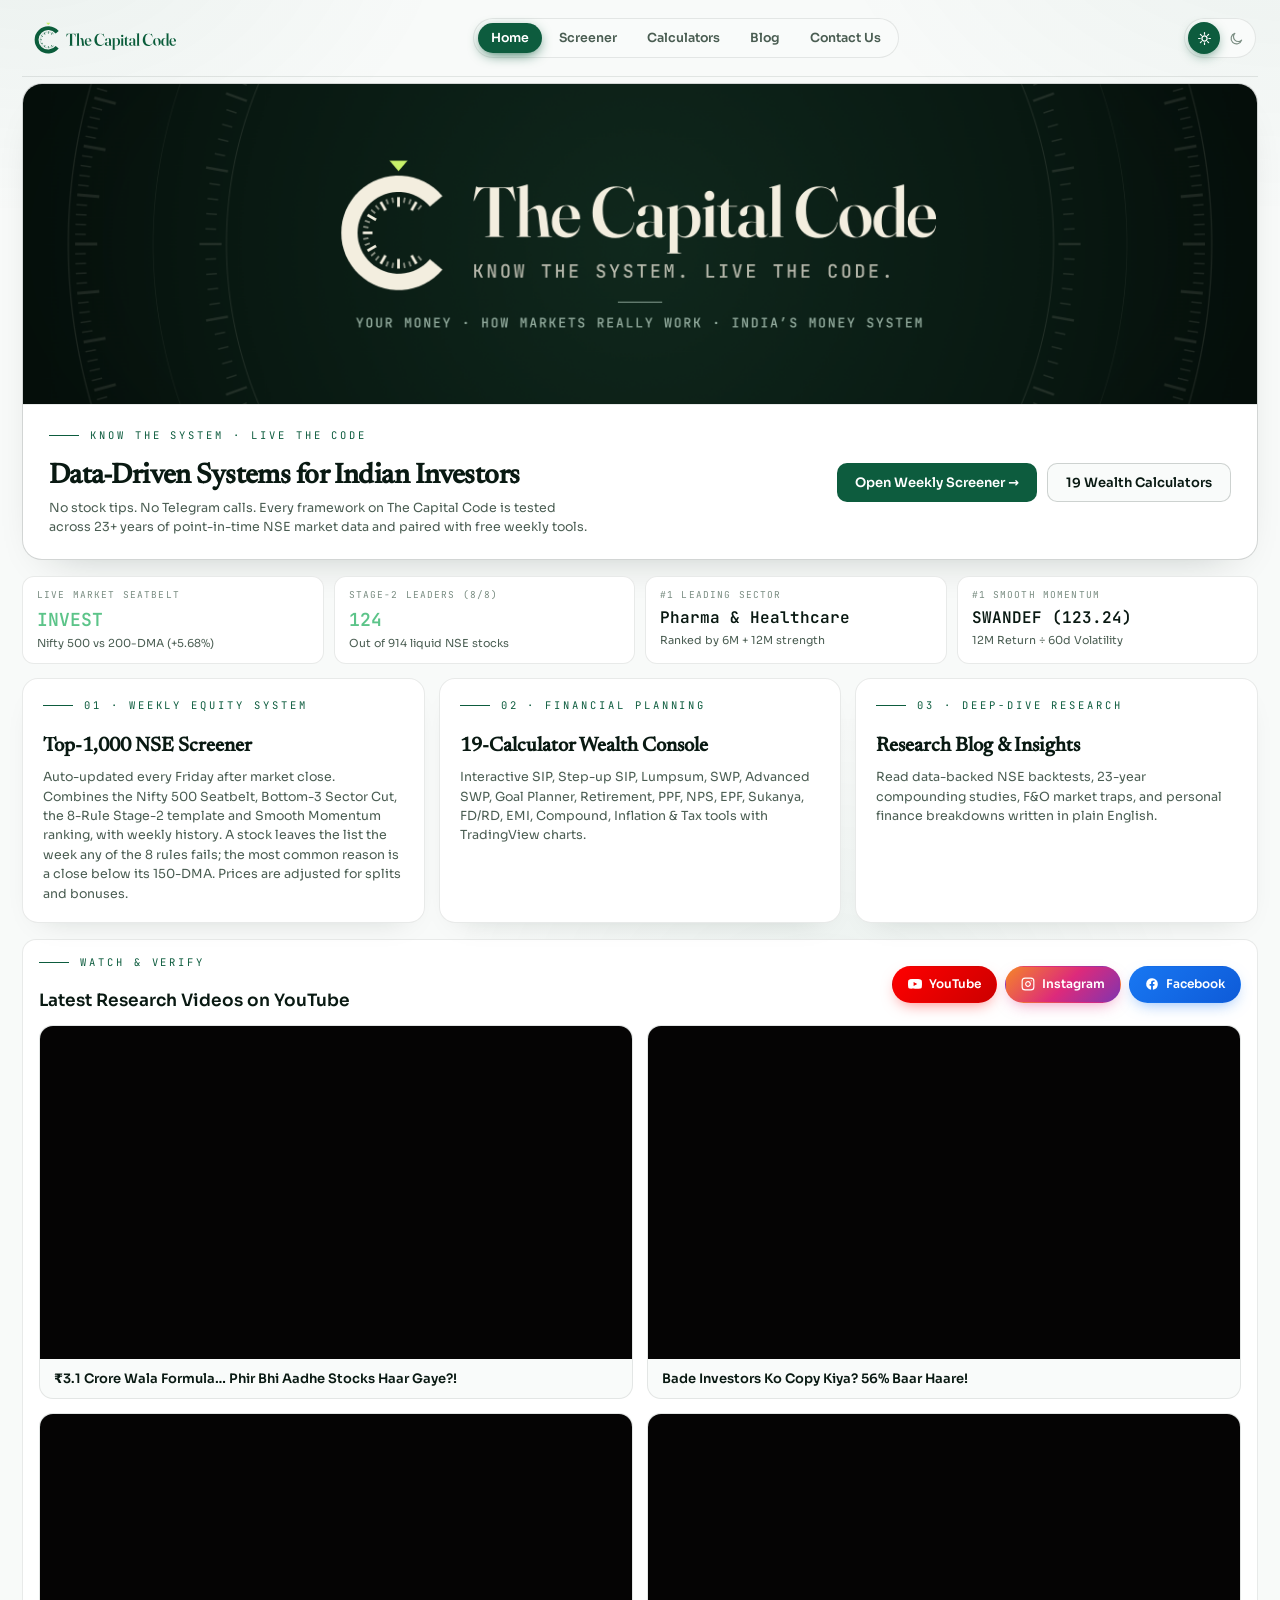
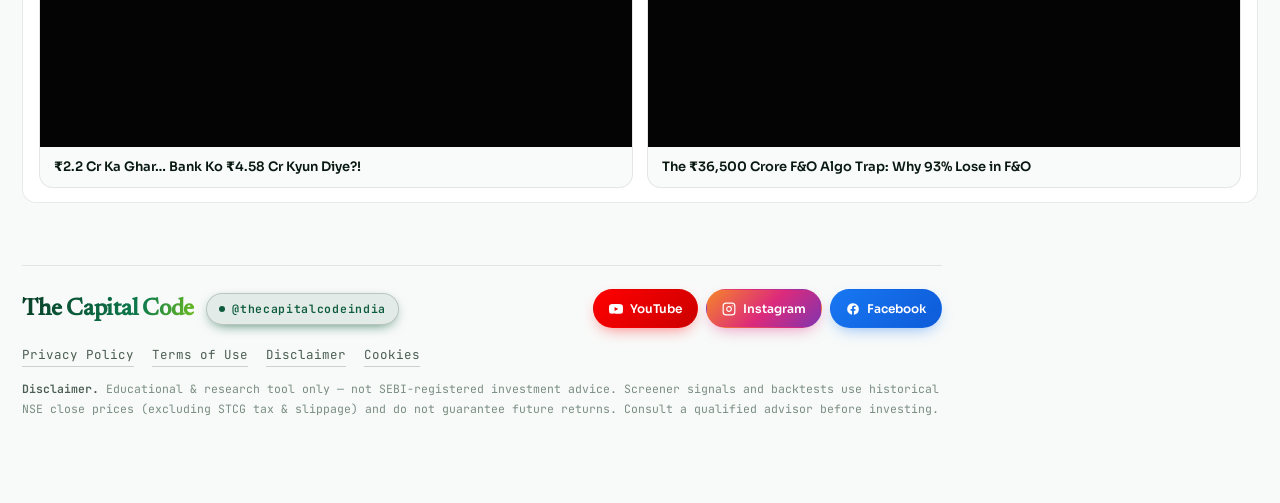
==== commit 50cf0d62: "Stock charts, NSE price store, screener on NSE data with checks, data-health pill, weekly job fixes" ====
--- a/public/index.html
+++ b/public/index.html
@@ -3,7 +3,7 @@
 <head>
 <meta charset="UTF-8">
 <meta name="viewport" content="width=device-width, initial-scale=1.0">
-<title>The Capital Code — Nifty 500 Screener &amp; Investment Console</title>
+<title>The Capital Code — NSE Top-1000 Stock Screener &amp; Investment Console</title>
 <link rel="icon" type="image/svg+xml" href="./assets/tcc_icon.svg">
 <style>
 /* embedded fonts - latin subset */
@@ -166,6 +166,30 @@
   .foot-links{display:flex;gap:6px 18px;flex-wrap:wrap;margin:0 0 12px;font-size:12.5px}
   .foot-links a{color:var(--text-2);text-decoration:none;border-bottom:1px solid var(--line-2)}
   .foot-links a:hover{color:var(--accent)}
+  .cc-health{margin:0 0 10px}
+  .cc-pill{display:inline-flex;align-items:center;gap:8px;border-radius:999px;padding:6px 14px;font:600 12px var(--ui);line-height:1.35;text-align:left}
+  .cc-pill.bad{background:#d1344a;color:#fff;border:0;cursor:pointer;max-width:100%}
+  .cc-pill.bad u{opacity:.85;white-space:nowrap}
+  .cc-pill.ok{background:rgba(23,166,115,.12);color:#12805a;font-weight:500}
+  .cc-pill-detail{margin-top:8px;border:1px solid #d1344a;border-radius:12px;padding:10px 14px;font-size:12.5px;color:var(--text);background:rgba(209,52,74,.07)}
+  .cc-pill-detail ul{margin:0 0 6px;padding-left:18px}.cc-pill-detail p{margin:0;color:var(--text-2);font-size:11.5px}
+  .sc-cash-note{border:1px solid #D4606A;background:rgba(212,96,106,.10);color:var(--text);border-radius:12px;padding:12px 16px;margin-bottom:14px;font-size:13px;line-height:1.5}
+  /* stock chart inside the stock card */
+  .sc-modal.wide{max-width:920px}
+  .cc-chart{margin:2px 0 18px}
+  .cc-ch-bar{display:flex;flex-wrap:wrap;gap:8px;margin-bottom:8px}
+  .cc-ch-seg{display:inline-flex;gap:2px;padding:3px;border-radius:999px;background:var(--surface-2);border:1px solid var(--line)}
+  .cc-ch-seg button{border:0;background:transparent;color:var(--text-2);font:600 11.5px var(--ui);padding:5px 11px;border-radius:999px;cursor:pointer}
+  .cc-ch-seg button:hover{color:var(--text)}
+  .cc-ch-seg button.on{background:var(--accent);color:var(--logo-ink)}
+  .cc-ch-seg[data-g=ma] button{position:relative}
+  .cc-ch-seg[data-g=ma] button:not(.on){opacity:.5}
+  .cc-ch-leg{font:500 11.5px var(--mono);color:var(--text-2);min-height:18px;margin-bottom:4px}
+  .cc-ch-leg b{color:var(--text)}.cc-up{color:#17a673}.cc-dn{color:#e0475b}
+  .cc-ch-box{height:360px;position:relative;border:1px solid var(--line);border-radius:12px;overflow:hidden}
+  .cc-ch-msg{position:absolute;inset:0;display:grid;place-items:center;color:var(--text-3);font-size:13px}
+  .cc-ch-note{font-size:11px;color:var(--text-3);line-height:1.5;margin-top:8px}
+  @media(max-width:640px){.cc-ch-box{height:300px}}
   /* page dust */
   .page-dust{position:fixed;inset:0;z-index:0;pointer-events:none;overflow:hidden}
   .page-dust i{position:absolute;bottom:-12px;border-radius:50%;background:var(--accent);opacity:0;box-shadow:0 0 8px var(--accent);
@@ -771,6 +795,8 @@
 </style>
 <script src="/js/cc-api.js"></script>
 <script src="/js/sites.js"></script>
+<script src="/js/stock-chart.js"></script>
+<script src="/js/health.js"></script>
 </head>
 <body>
 
@@ -1257,7 +1283,7 @@
     title:"Contact Us", lede:"Questions, tool feedback, or research topic suggestions." });
 
 P({ id:"screener", type:"custom", group:"Overview", num:"", tab:"Nifty 500 Screener",
-    title:"Nifty 500 Stage 2 Screener", lede:"Weekly Friday-updated Sector-First, 8-Rule Minervini &amp; 150-DMA Exit system." });
+    title:"NSE Top-1000 Stage 2 Screener", lede:"Weekly Friday-updated Sector-First, 8-Rule Minervini screener. A stock leaves the list the week any rule fails." });
 
 /* ---------- Dashboard ---------- */
 P({ id:"dash", type:"custom", group:"Overview", num:"", tab:"Calculators Hub",
@@ -2069,17 +2095,19 @@
   const exitTag = s.dma150_exit_broken
     ? '<span class="sc-dn">EXIT: BROKE 150-DMA</span>'
     : (s.qualifies ? '<span class="sc-up">QUALIFIES (8/8 &amp; &gt;150-DMA)</span>' : '<span class="sc-dn">'+(s.exit_reason||'OUT OF 8/8')+'</span>');
-  wrap.innerHTML = '<div class="sc-modal">'
+  wrap.innerHTML = '<div class="sc-modal wide">'
     + '<div class="sc-modal-head"><div><div class="kicker">'+escapeHTML(s.sector)+' &middot; '+escapeHTML(d.market_date)+'</div>'
     + '<h2 class="page-title" style="margin:2px 0 4px">'+escapeHTML(s.symbol)+' <span style="font-size:14px;font-weight:400;color:var(--text-2)">'+escapeHTML(s.company||"")+'</span></h2>'
     + '<div style="font-family:var(--mono);font-size:11.5px;color:var(--text-2)">Close ₹'+s.close.toLocaleString("en-IN")+' &middot; Score '+s.score_of_8+'/8 &middot; '+exitTag+'</div></div>'
     + '<button class="sc-btn-ghost" type="button" id="scModalClose">Close</button></div>'
+    + '<div id="scModalChart" class="cc-chart"></div>'
     + '<div class="sc-rule-list">' + checks.map(c =>
       '<div class="sc-rule-row"><div><b>'+escapeHTML(c.name)+'</b><div style="font-size:11px;color:var(--text-2);font-family:var(--mono);margin-top:2px">'+escapeHTML(c.detail)+'</div></div>'
       + '<span class="sc-tag-xs '+(c.ok?'leader':'cut')+'">'+(c.ok?'PASS':'FAIL')+'</span></div>'
     ).join("") + '</div></div>';
   $("scModalClose").addEventListener("click", () => wrap.classList.remove("open"));
   wrap.classList.add("open");
+  if (window.CCChart) CCChart.mount($("scModalChart"), s.symbol, d.market_date);
 }
 
 function buildAIPrompt(d){
@@ -2092,7 +2120,7 @@
 [Paste your holdings here]
 
 Please analyze the uploaded Screener CSV/Excel and give me:
-1. EXIT CHECK: Flag any of my current holdings where Close < SMA150, WeekStatus is REMOVED, or SectorStatus is CUT — so I can exit without emotion.
+1. EXIT CHECK: Flag any of my current holdings that no longer pass all 8 rules (Pass8Rules = FAIL), where Close < SMA150, WeekStatus is REMOVED, or SectorStatus is CUT — so I can exit without emotion.
 2. REGIME CHECK: Confirm whether Market Seatbelt (${d.market_weather.mode}) allows new buys or requires holding Cash.
 3. NEW CANDIDATES (Equal-Weight 15-20 Stocks Max): From rows where Pass8Rules = PASS and SectorStatus = KEEP (prioritizing WeekStatus = ADDED and highest RSPct), list the top candidates to fill open slots, with a 2-line business driver & key balance-sheet/valuation red flag for each.
 4. TRAILING STOP: Output a clean table with Symbol, Close, and exact 150-DMA trailing exit level from the uploaded file.`;
@@ -2138,7 +2166,7 @@
     + '  <div class="home-pillar" id="homeCardScreener">'
     + '    <div class="kicker">01 &middot; Weekly Equity System</div>'
     + '    <h3>Top-1,000 NSE Screener</h3>'
-    + '    <p>Auto-updated every Friday after market close. Combines Nifty 500 Seatbelt, Bottom-3 Sector Cut, 8-Rule Stage-2 template, Smooth Momentum ranking, and 150-DMA trailing exits with weekly history.</p>'
+    + '    <p>Auto-updated every Friday after market close. Combines the Nifty 500 Seatbelt, Bottom-3 Sector Cut, the 8-Rule Stage-2 template and Smooth Momentum ranking, with weekly history. A stock leaves the list the week any of the 8 rules fails; the most common reason is a close below its 150-DMA. Prices are adjusted for splits and bonuses.</p>'
     + '  </div>'
     + '  <div class="home-pillar" id="homeCardCalc">'
     + '    <div class="kicker">02 &middot; Financial Planning</div>'
@@ -2194,7 +2222,8 @@
     body:[
       "Most retail traders think scanning stocks is about finding a magic indicator. Our 23-year point-in-time NSE study (2003–Sep 2026) tested the 8-rule Minervini Stage-2 Trend Template across the top ~1,000 liquid NSE stocks (median turnover >= ₹1 Cr/day, including delisted companies).",
       "Key findings: (1) All 8 rules kept ~15% of the universe (~81 stocks/month) and compounded at 27.4% CAGR (₹1L -> ₹3.10 Cr), though with a -65.2% drawdown in 2008. (2) Adding the Nifty 500 > 200-DMA Market Seatbelt cut max drawdown nearly in half to -37.2% while delivering 26.3% CAGR (₹1L -> ₹2.51 Cr).",
-      "(3) When >20 stocks qualify, ranking by Smooth Momentum (12-Month Return divided by 60-Day Annualized Volatility) for the Top 20 delivered 30.3% CAGR (₹1L -> ₹5.28 Cr) with lower drawdown (-35.6%) than the unfiltered baseline. Note: backtest results use month-end adjusted close prices with 0.1% buy + 0.2% sell/STT costs, before STCG tax and slippage."
+      "(3) When >20 stocks qualify, ranking by Smooth Momentum (12-Month Return divided by 60-Day Annualized Volatility) for the Top 20 delivered 30.3% CAGR (₹1L -> ₹5.28 Cr) with lower drawdown (-35.6%) than the unfiltered baseline. Note: backtest results use month-end adjusted close prices with 0.1% buy + 0.2% sell/STT costs, before STCG tax and slippage.",
+      "What the numbers do not include: trading at the next day's close instead of the signal day's close lowers the Top 20 Smooth result to 28.9% a year (₹4.10 Cr). The strategy sat in cash for 78 of 284 months, earning an assumed 6% a year. Tax is not counted. The screener updates every week so you can watch it, but the tested rule reviews once a month: a weekly version, traded at the next day's close, gave 21.1% a year (-29.8%), because weekly trading costs more and adds noise. Past results do not predict future results."
     ],
     ctaLabel:"Open Live Screener →",
     ctaTarget:"screener"
@@ -2262,13 +2291,13 @@
   {
     id:"smooth-vs-raw-rs",
     kicker:"QUANT RESEARCH · MOMENTUM FACTOR",
-    title:"Smooth Momentum vs Raw Returns: Why Volatility-Adjusted Selection Wins",
+    title:"Smooth Momentum vs Raw Returns: A Smoother Ride, Not a Higher Return",
     date:"Nov 2026",
     readTime:"4 min read",
-    summary:"Raw 12-month winners often include erratic, circuit-driven spikes that crash hard on minor pullbacks. Dividing 12M return by 60-day volatility isolates steady institutional compounders.",
+    summary:"Raw 12-month winners often include erratic, circuit-driven spikes. Dividing 12M return by 60-day volatility favours steadier stocks. In our backtest it gave a slightly shallower drawdown, not a higher return.",
     body:[
       "When 80–150 NSE stocks pass all 8 Stage-2 Trend Template rules in a bull market, retail investors cannot buy all of them equally. You need a disciplined tie-breaker to narrow the list to 15–20 names.",
-      "In our 23-year backtest, picking the Top 20 stocks by Smooth Score (12-Month Return ÷ 60-Day Annualized Volatility) outperformed raw 12M return sorting with both higher CAGR (30.3%) and shallower drawdowns (-35.6%).",
+      "In our 23-year backtest (monthly review, market filter on), the Top 20 by Smooth Score (12-Month Return ÷ 60-Day Annualized Volatility) returned 30.3% a year with a -35.6% worst fall. Ranking the same stocks by raw 12-month return returned more, 32.0% a year, with a slightly deeper -38.5% fall. So Smooth Score bought a smoother ride, not a higher return. These figures assume buying and selling at the signal day's close; trading at the next day's close lowers the Smooth result to 28.9% a year.",
       "Smooth Score rewards stocks that grind steadily higher with tight consolidations rather than volatile news-driven spikes — making it far easier to hold through normal 5%–10% pullbacks."
     ],
     ctaLabel:"View Top 20 Smooth Stocks →",
@@ -2467,6 +2496,8 @@
     .concat(allSectors.map(s => '<option value="'+escapeHTML(s.sector)+'"'+(scState.sector===s.sector?' selected':'')+'>#'+s.rank+' '+escapeHTML(s.sector)+' ('+s.status+')</option>')).join("");
 
   el.innerHTML = ''
+    + '<div id="ccHealth" class="cc-health"></div>'
+    + (isInvest ? '' : '<div class="sc-cash-note"><b>Market filter says CASH.</b> The Nifty 500 is below its 200-day average. In our tested system this means holding cash, so the list below is for watching only, not for buying.</div>')
     + '<div class="sc-head-bar">'
     + '  <div>'
     + '    <div class="kicker" style="margin-bottom:2px">Top 1,000 NSE &middot; Persistent Weekly Memory</div>'
@@ -2547,6 +2578,7 @@
     ));
 
   $("scDateSelect").addEventListener("change", e => { scState.date = e.target.value; renderScreener(); });
+  if (window.CCHealth) CCHealth.render($("ccHealth"));
   Array.from($("scViewToggle").querySelectorAll("button")).forEach(b => {
     b.addEventListener("click", () => { scState.view = b.dataset.v; renderScreener(); });
   });
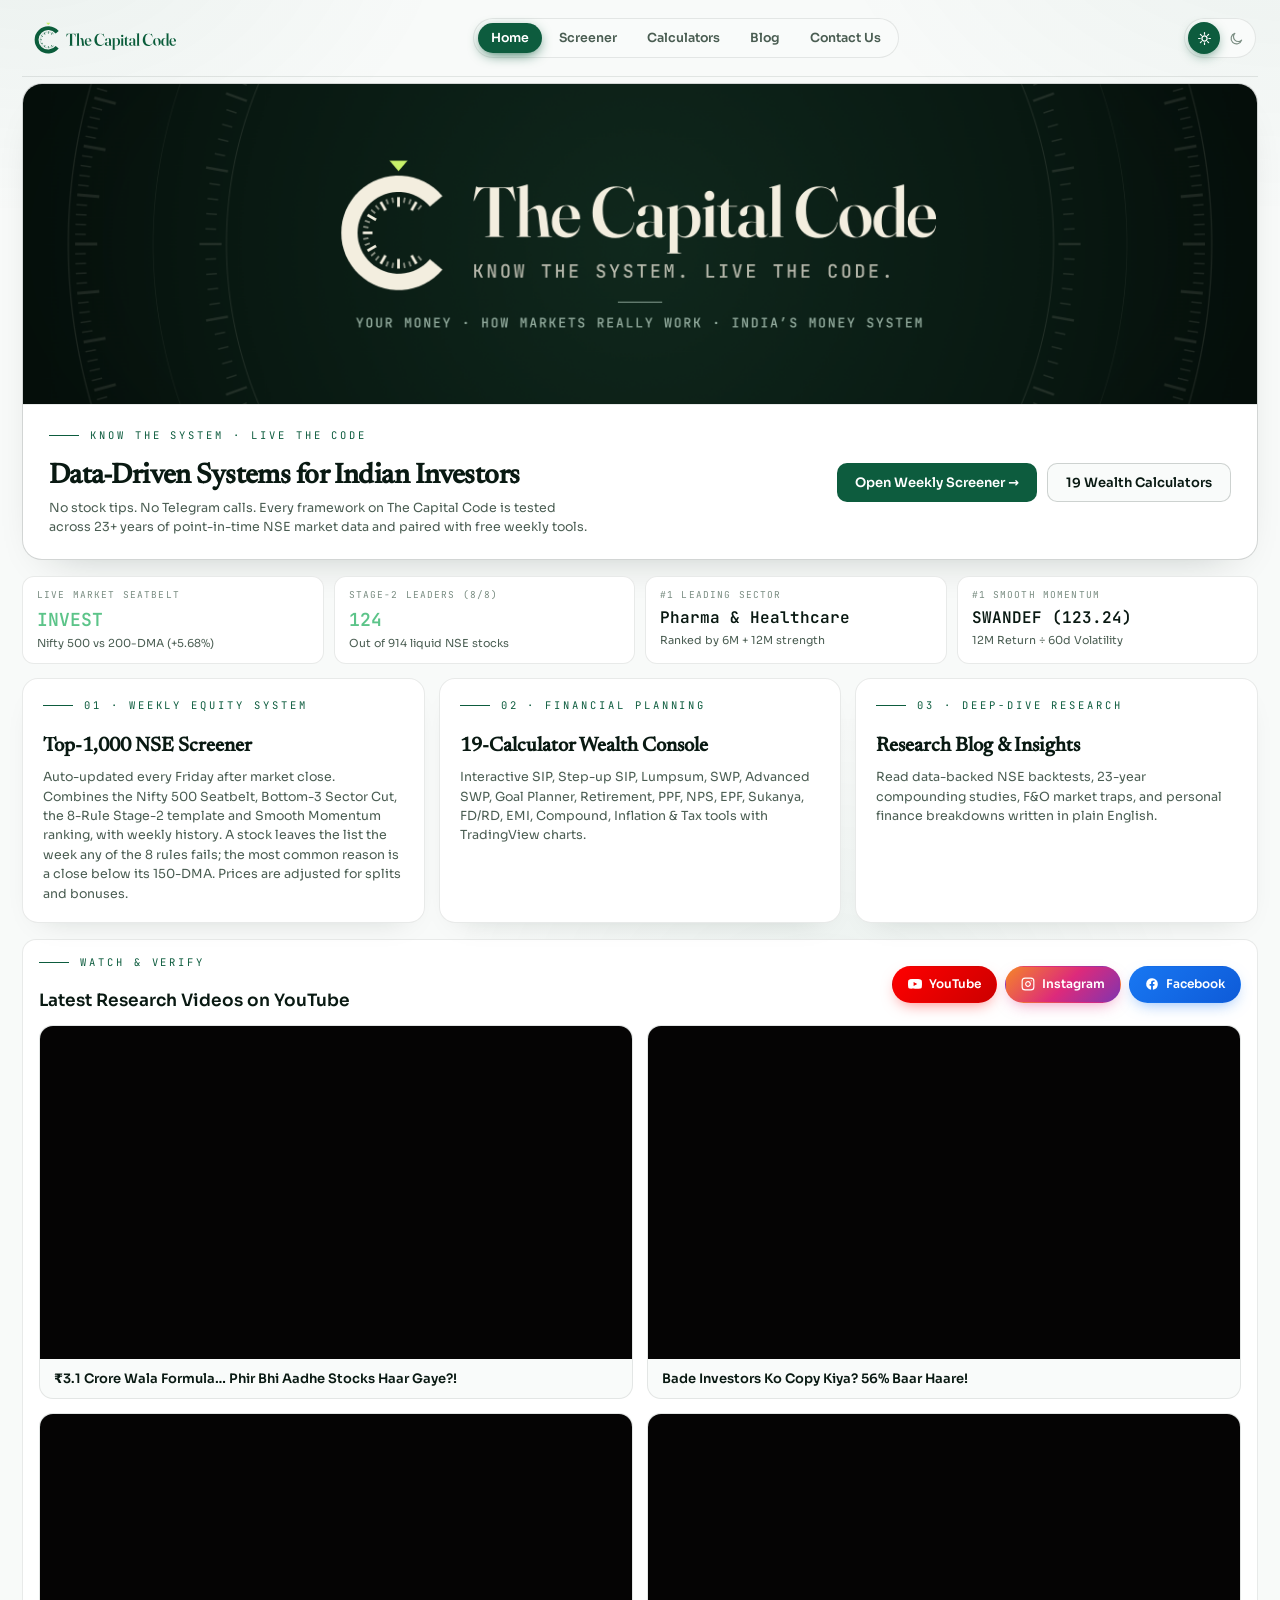
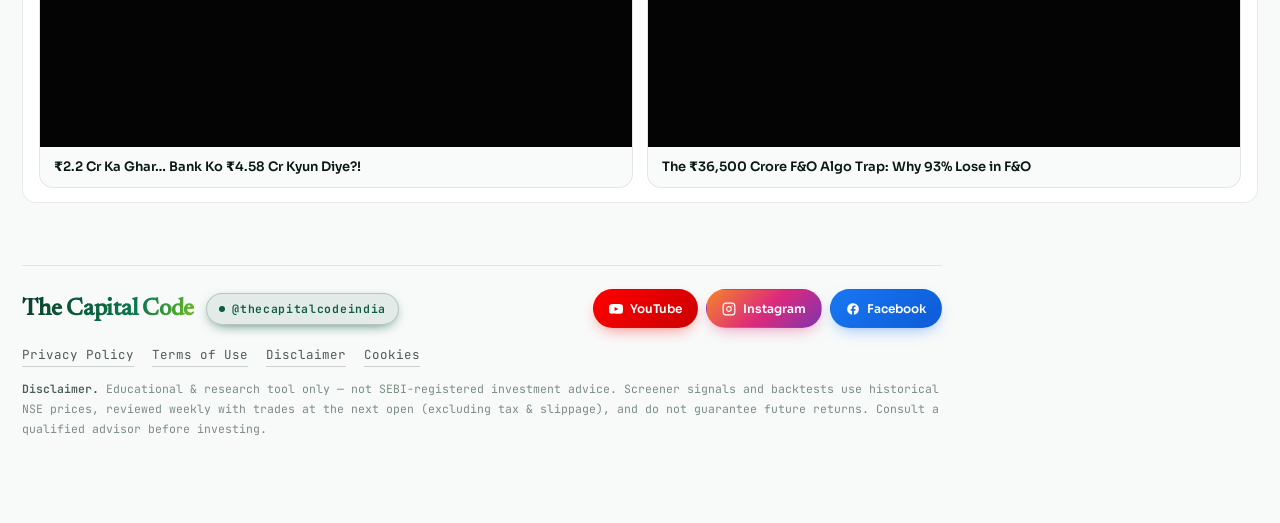
==== commit be2f772d: "Make the stated system weekly (next-day open) and correct the blog numbers" ====
--- a/public/index.html
+++ b/public/index.html
@@ -863,7 +863,7 @@
     </div>
     </div>
     <div class="foot-links no-print"><a href="/privacy/">Privacy Policy</a><a href="/terms/">Terms of Use</a><a href="/disclaimer/">Disclaimer</a><a href="/cookies/">Cookies</a></div>
-    <b>Disclaimer.</b> Educational &amp; research tool only &mdash; not SEBI-registered investment advice. Screener signals and backtests use historical NSE close prices (excluding STCG tax &amp; slippage) and do not guarantee future returns. Consult a qualified advisor before investing.
+    <b>Disclaimer.</b> Educational &amp; research tool only &mdash; not SEBI-registered investment advice. Screener signals and backtests use historical NSE prices, reviewed weekly with trades at the next open (excluding tax &amp; slippage), and do not guarantee future returns. Consult a qualified advisor before investing.
   </footer>
 </div>
 
@@ -2215,15 +2215,14 @@
   {
     id:"stage2-23yr",
     kicker:"23-YEAR NSE BACKTEST · SYSTEM",
-    title:"How ₹1 Lakh Compounded to ₹5.28 Crore Using 8 Rules + Smooth Momentum",
+    title:"How ₹1 Lakh Compounded to ₹9.9 Crore Using 8 Rules + Smooth Momentum",
     date:"Nov 2026",
     readTime:"6 min read",
-    summary:"Across 284 months of point-in-time NSE data (2003–Sep 2026, including delisted stocks), filtering Stage-2 leaders with a Nifty 500 > 200-DMA seatbelt turned ₹1L into ₹2.51 Cr — and ranking the Top 20 by Smooth Momentum (12M ÷ 60d Vol) lifted it to ₹5.28 Cr (30.3% CAGR) with -35.6% max drawdown.",
+    summary:"Across 1,239 weeks of point-in-time NSE data (2003–Sep 2026, including delisted stocks), filtering Stage-2 leaders with a Nifty 500 > 200-DMA seatbelt turned ₹1L into ₹2.36 Cr — and ranking the Top 20 by Smooth Momentum (12M ÷ 60d Vol) lifted it to ₹9.93 Cr (33.6% CAGR) with -39.8% max drawdown.",
     body:[
       "Most retail traders think scanning stocks is about finding a magic indicator. Our 23-year point-in-time NSE study (2003–Sep 2026) tested the 8-rule Minervini Stage-2 Trend Template across the top ~1,000 liquid NSE stocks (median turnover >= ₹1 Cr/day, including delisted companies).",
-      "Key findings: (1) All 8 rules kept ~15% of the universe (~81 stocks/month) and compounded at 27.4% CAGR (₹1L -> ₹3.10 Cr), though with a -65.2% drawdown in 2008. (2) Adding the Nifty 500 > 200-DMA Market Seatbelt cut max drawdown nearly in half to -37.2% while delivering 26.3% CAGR (₹1L -> ₹2.51 Cr).",
-      "(3) When >20 stocks qualify, ranking by Smooth Momentum (12-Month Return divided by 60-Day Annualized Volatility) for the Top 20 delivered 30.3% CAGR (₹1L -> ₹5.28 Cr) with lower drawdown (-35.6%) than the unfiltered baseline. Note: backtest results use month-end adjusted close prices with 0.1% buy + 0.2% sell/STT costs, before STCG tax and slippage.",
-      "What the numbers do not include: trading at the next day's close instead of the signal day's close lowers the Top 20 Smooth result to 28.9% a year (₹4.10 Cr). The strategy sat in cash for 78 of 284 months, earning an assumed 6% a year. Tax is not counted. The screener updates every week so you can watch it, but the tested rule reviews once a month: a weekly version, traded at the next day's close, gave 21.1% a year (-29.8%), because weekly trading costs more and adds noise. Past results do not predict future results."
+      "Key findings: (1) All 8 rules kept ~15% of the universe (~81 stocks) and compounded at 21.0% CAGR (₹1L -> ₹0.95 Cr), though with a -65.8% drawdown in 2008. (2) Adding the Nifty 500 > 200-DMA Market Seatbelt cut max drawdown to -40.1% and lifted the result to 25.8% CAGR (₹1L -> ₹2.36 Cr).",
+      "(3) When >20 stocks qualify, ranking by Smooth Momentum (12-Month Return divided by 60-Day Annualized Volatility) for the Top 20 delivered 33.6% CAGR (₹1L -> ₹9.93 Cr) with a -39.8% drawdown. Note: weekly review, signals after Friday's close, buying at the next trading day's open, 0.1% buy + 0.2% sell/STT costs, before tax and price impact. In cash weeks the system holds cash, assumed to earn 6% a year. Past results do not predict future results."
     ],
     ctaLabel:"Open Live Screener →",
     ctaTarget:"screener"
@@ -2291,13 +2290,13 @@
   {
     id:"smooth-vs-raw-rs",
     kicker:"QUANT RESEARCH · MOMENTUM FACTOR",
-    title:"Smooth Momentum vs Raw Returns: A Smoother Ride, Not a Higher Return",
+    title:"Smooth Momentum vs Raw Returns: Which Top 20 Works Better?",
     date:"Nov 2026",
     readTime:"4 min read",
-    summary:"Raw 12-month winners often include erratic, circuit-driven spikes. Dividing 12M return by 60-day volatility favours steadier stocks. In our backtest it gave a slightly shallower drawdown, not a higher return.",
+    summary:"Raw 12-month winners often include erratic, circuit-driven spikes. Dividing 12M return by 60-day volatility favours steadier stocks. In our weekly backtest it returned more than raw ranking with the same worst fall.",
     body:[
       "When 80–150 NSE stocks pass all 8 Stage-2 Trend Template rules in a bull market, retail investors cannot buy all of them equally. You need a disciplined tie-breaker to narrow the list to 15–20 names.",
-      "In our 23-year backtest (monthly review, market filter on), the Top 20 by Smooth Score (12-Month Return ÷ 60-Day Annualized Volatility) returned 30.3% a year with a -35.6% worst fall. Ranking the same stocks by raw 12-month return returned more, 32.0% a year, with a slightly deeper -38.5% fall. So Smooth Score bought a smoother ride, not a higher return. These figures assume buying and selling at the signal day's close; trading at the next day's close lowers the Smooth result to 28.9% a year.",
+      "In our 23-year weekly backtest (market filter on, buying at the next trading day's open), the Top 20 by Smooth Score (12-Month Return ÷ 60-Day Annualized Volatility) returned 33.6% a year with a -39.8% worst fall. Ranking the same stocks by raw 12-month return gave 29.5% a year with a -39.6% fall. The gap is not constant: in a monthly version of the test raw returns did slightly better.",
       "Smooth Score rewards stocks that grind steadily higher with tight consolidations rather than volatile news-driven spikes — making it far easier to hold through normal 5%–10% pullbacks."
     ],
     ctaLabel:"View Top 20 Smooth Stocks →",
